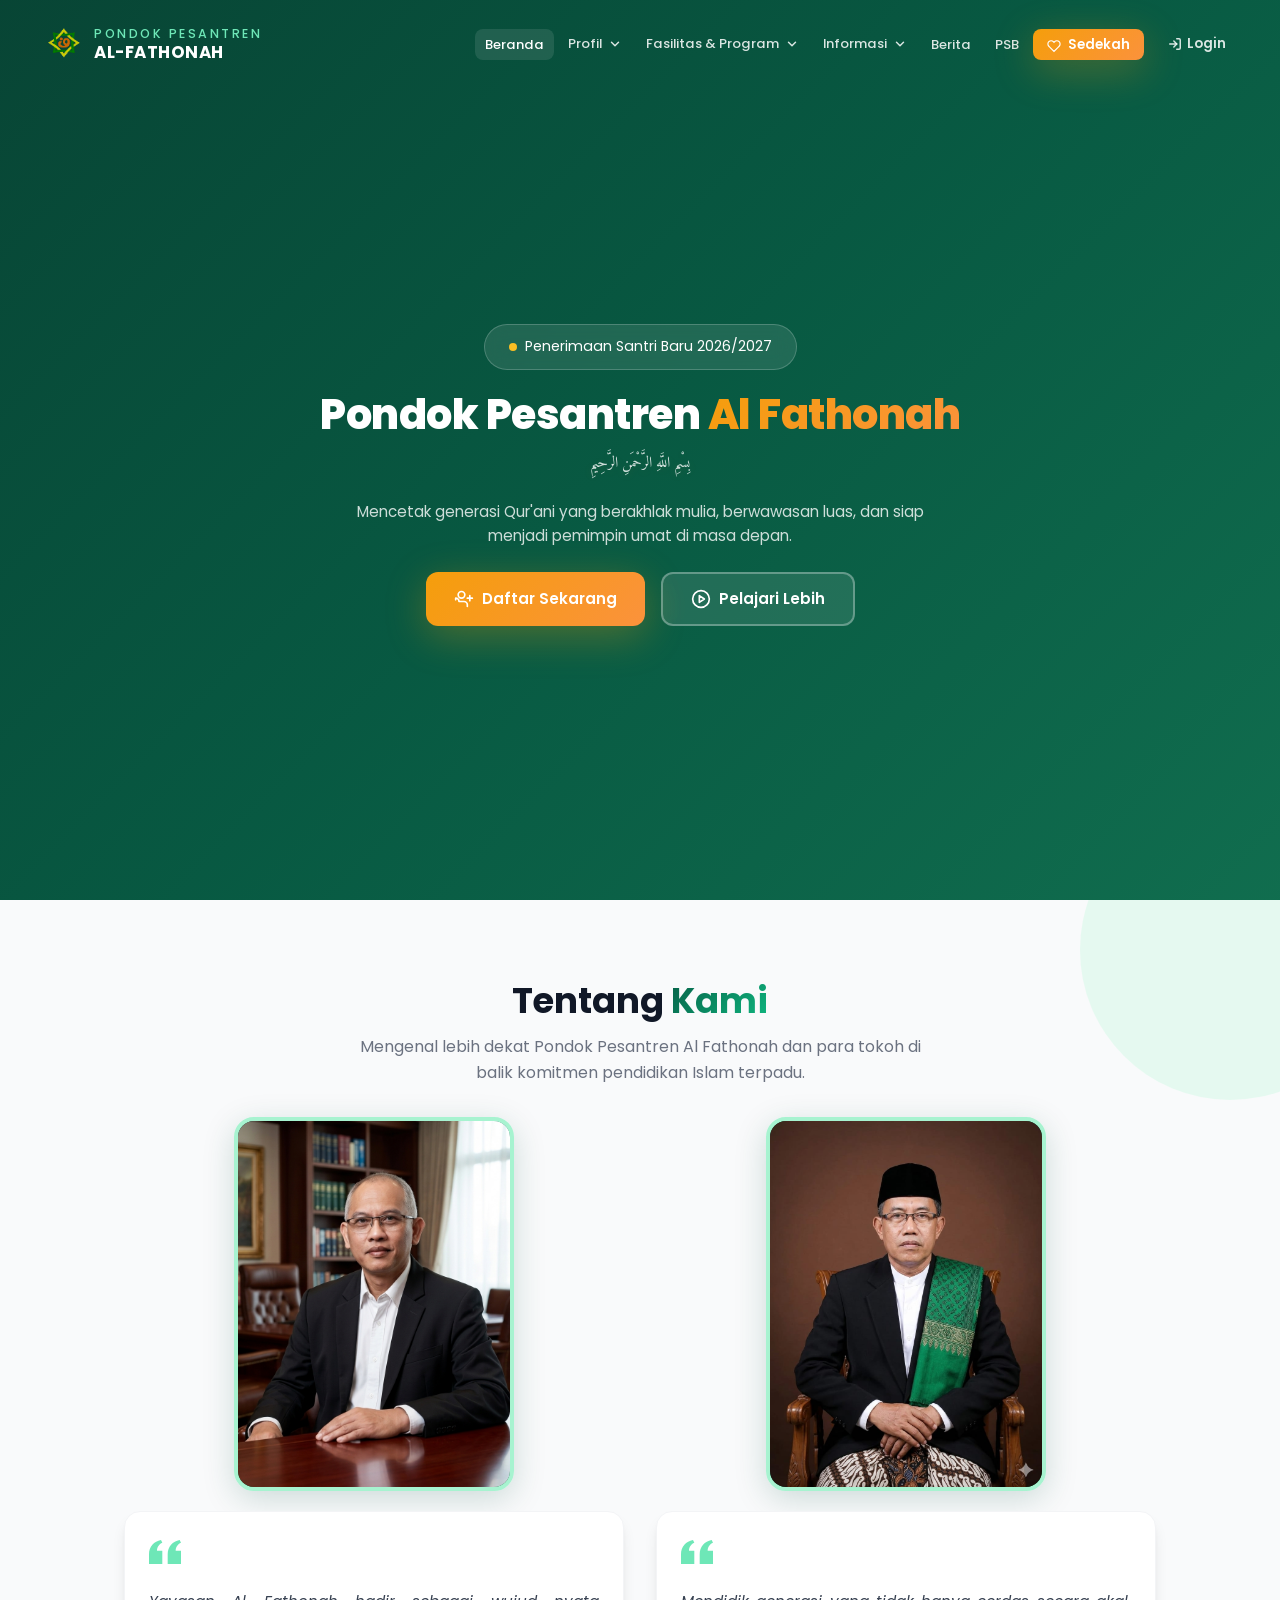
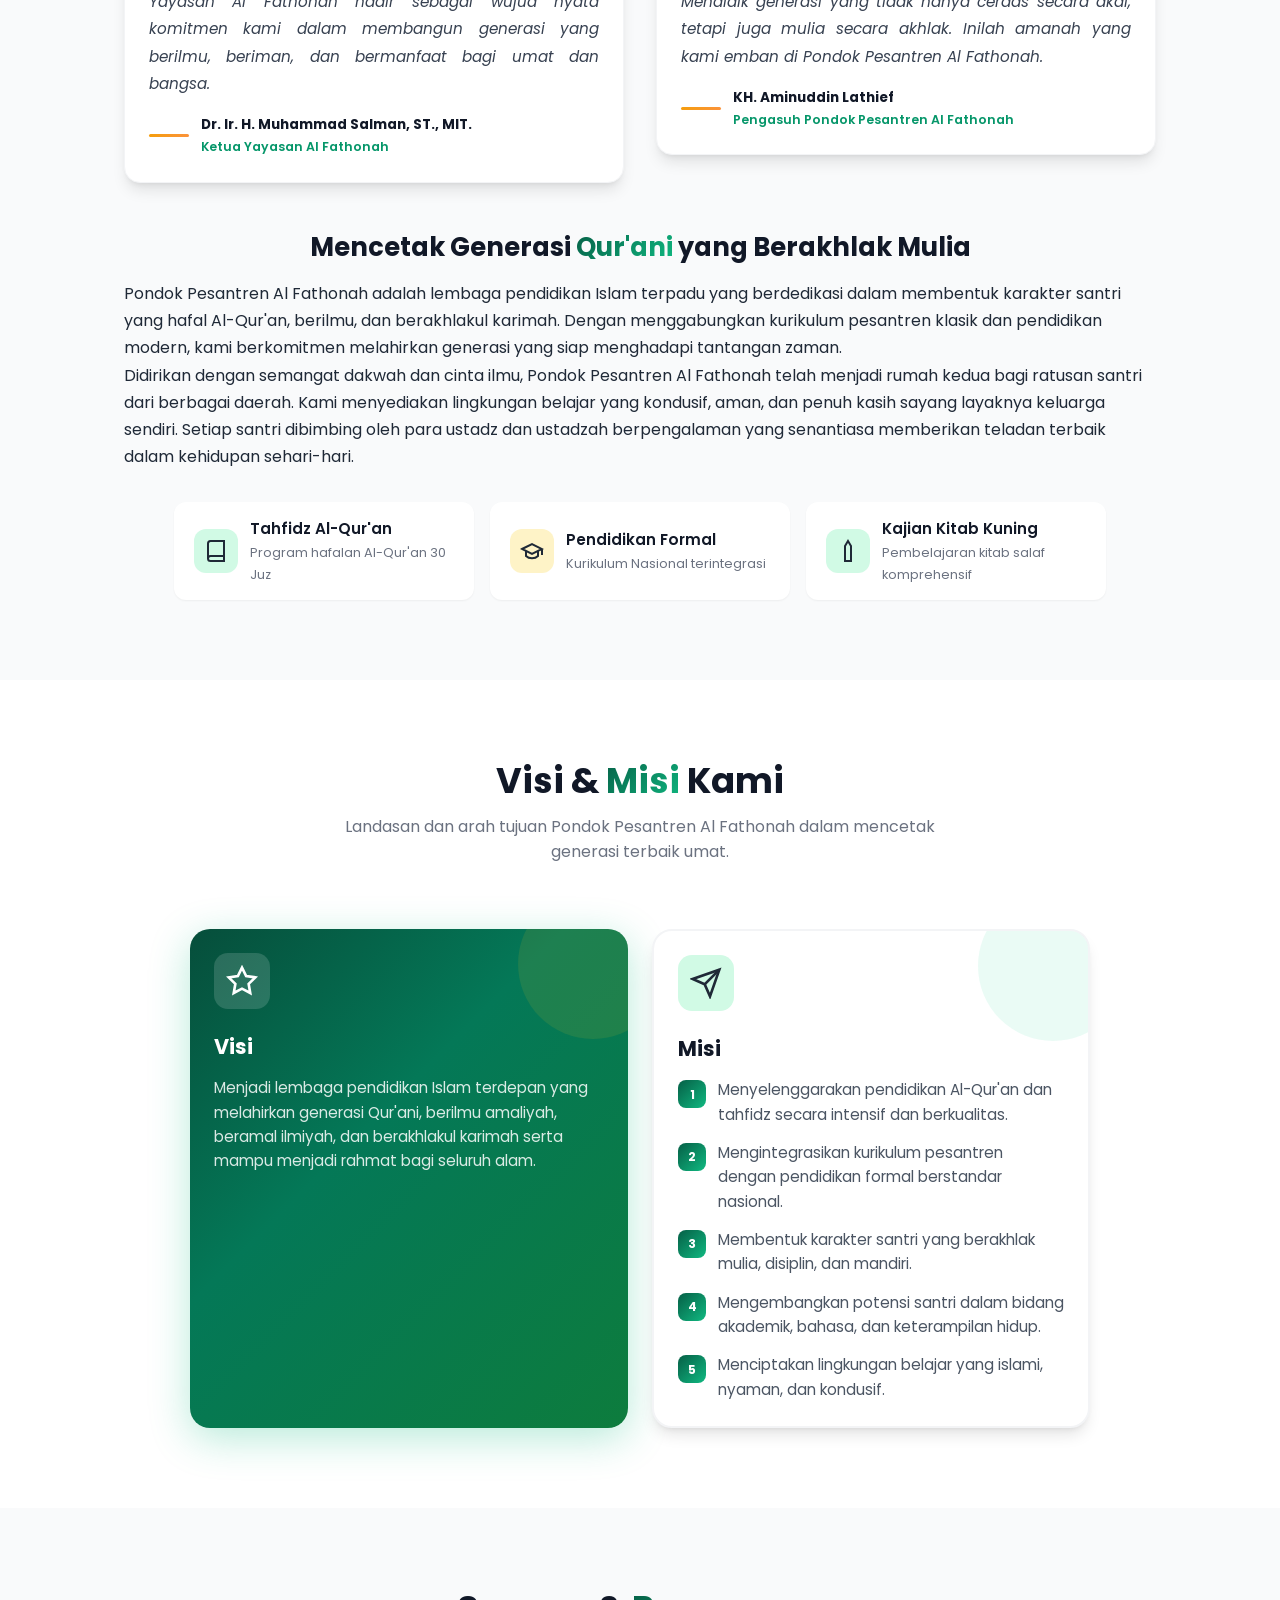
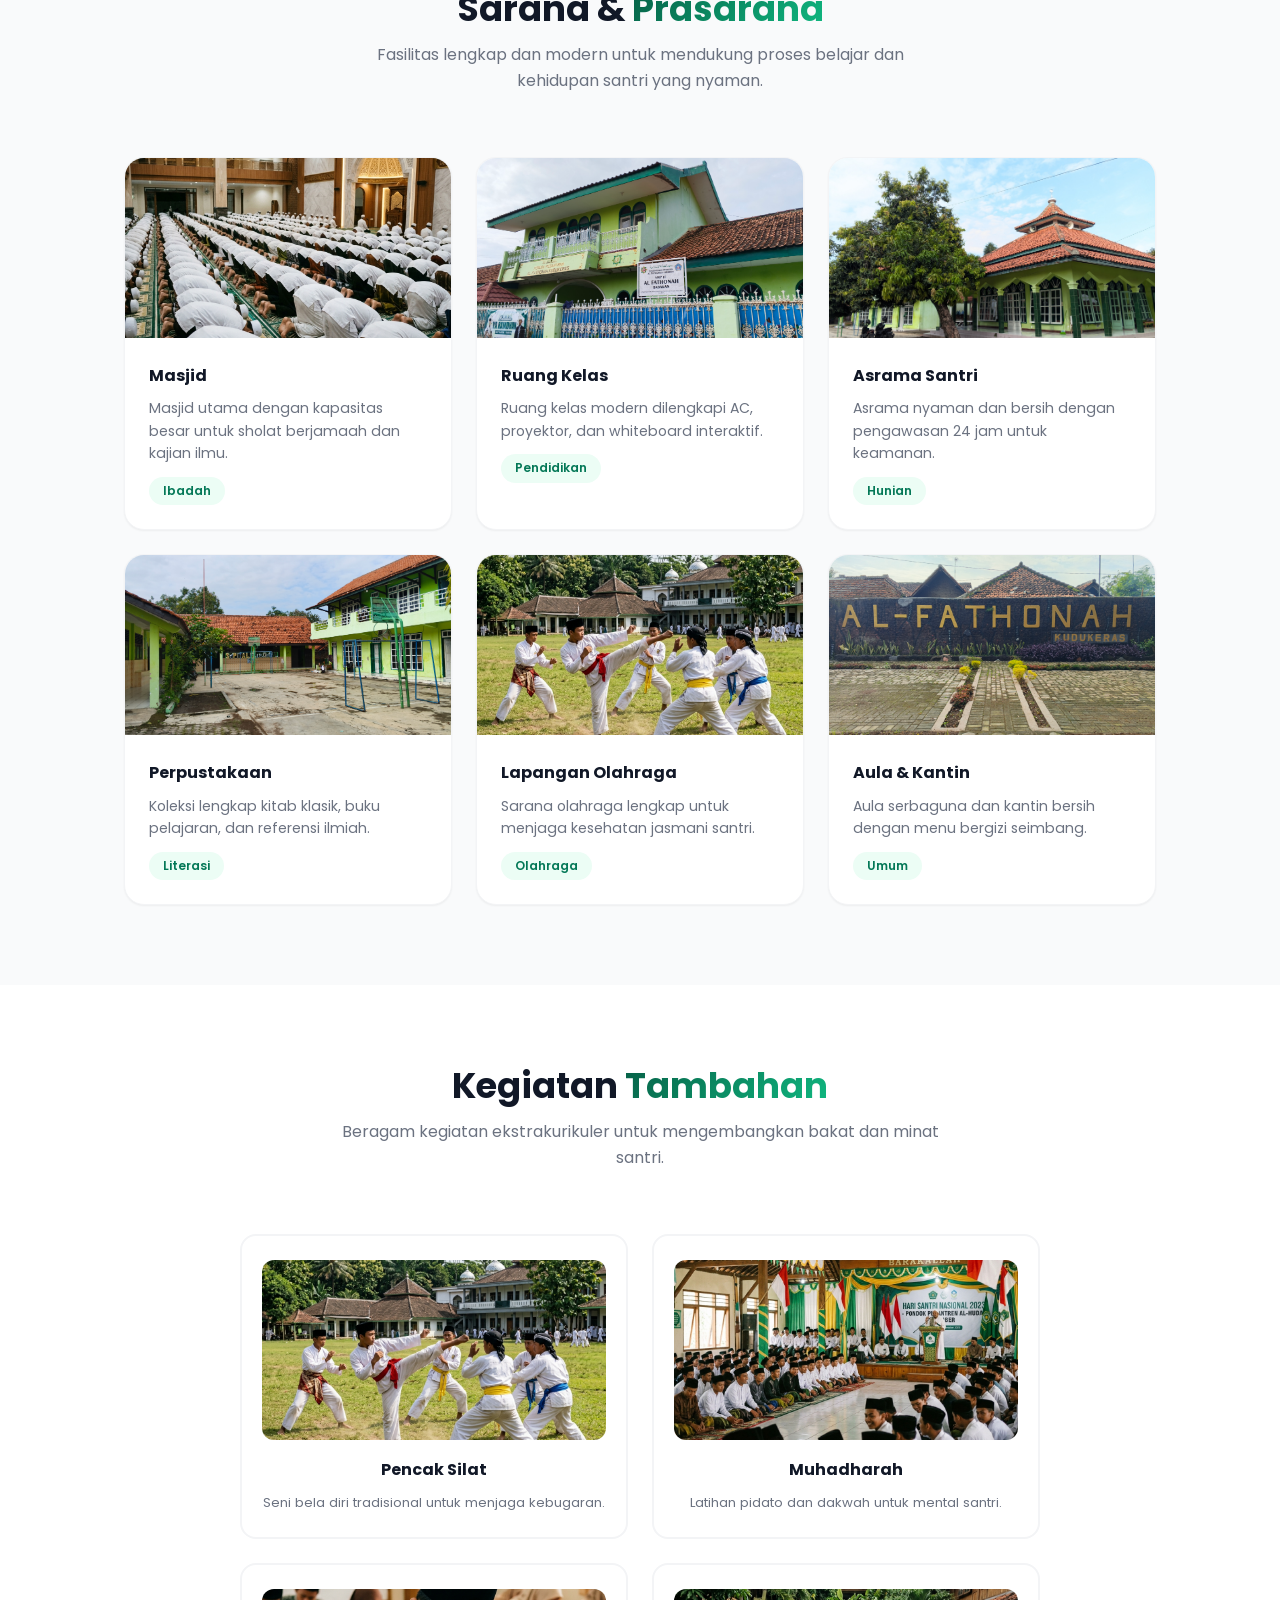
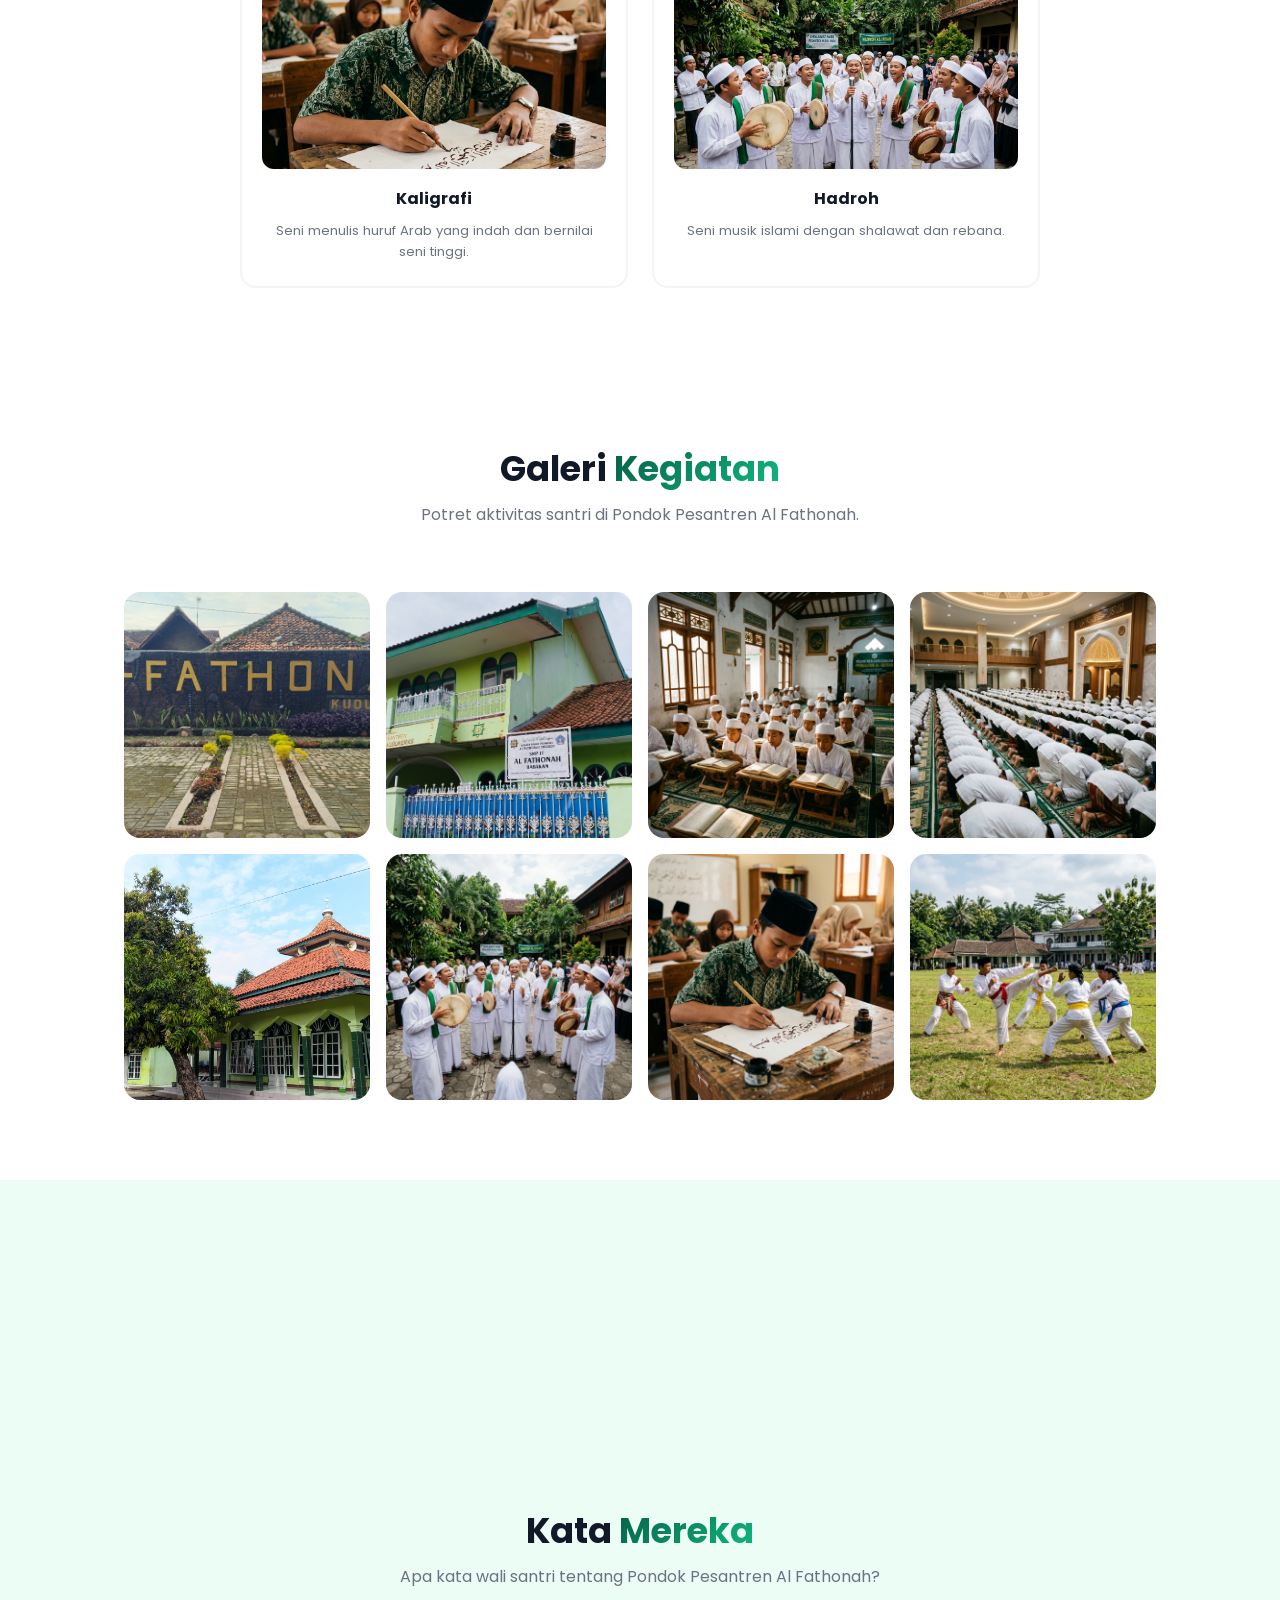
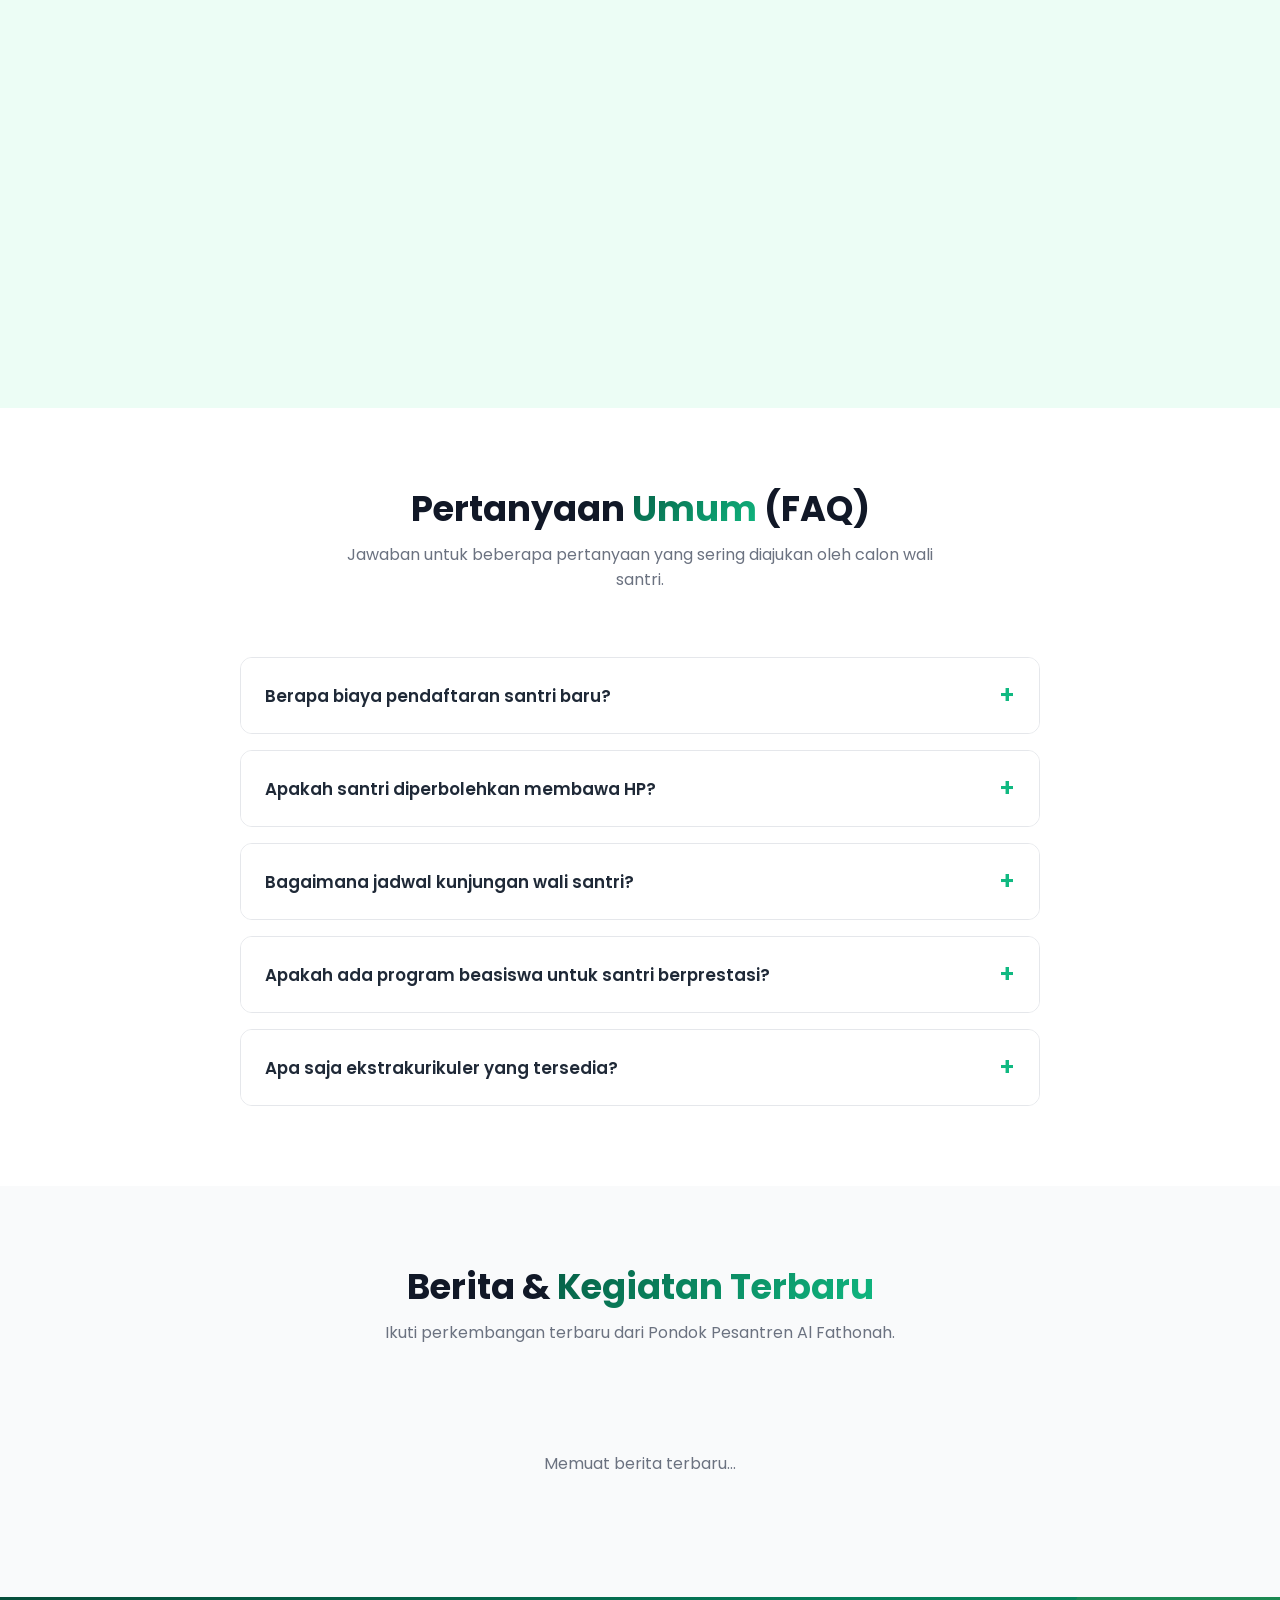
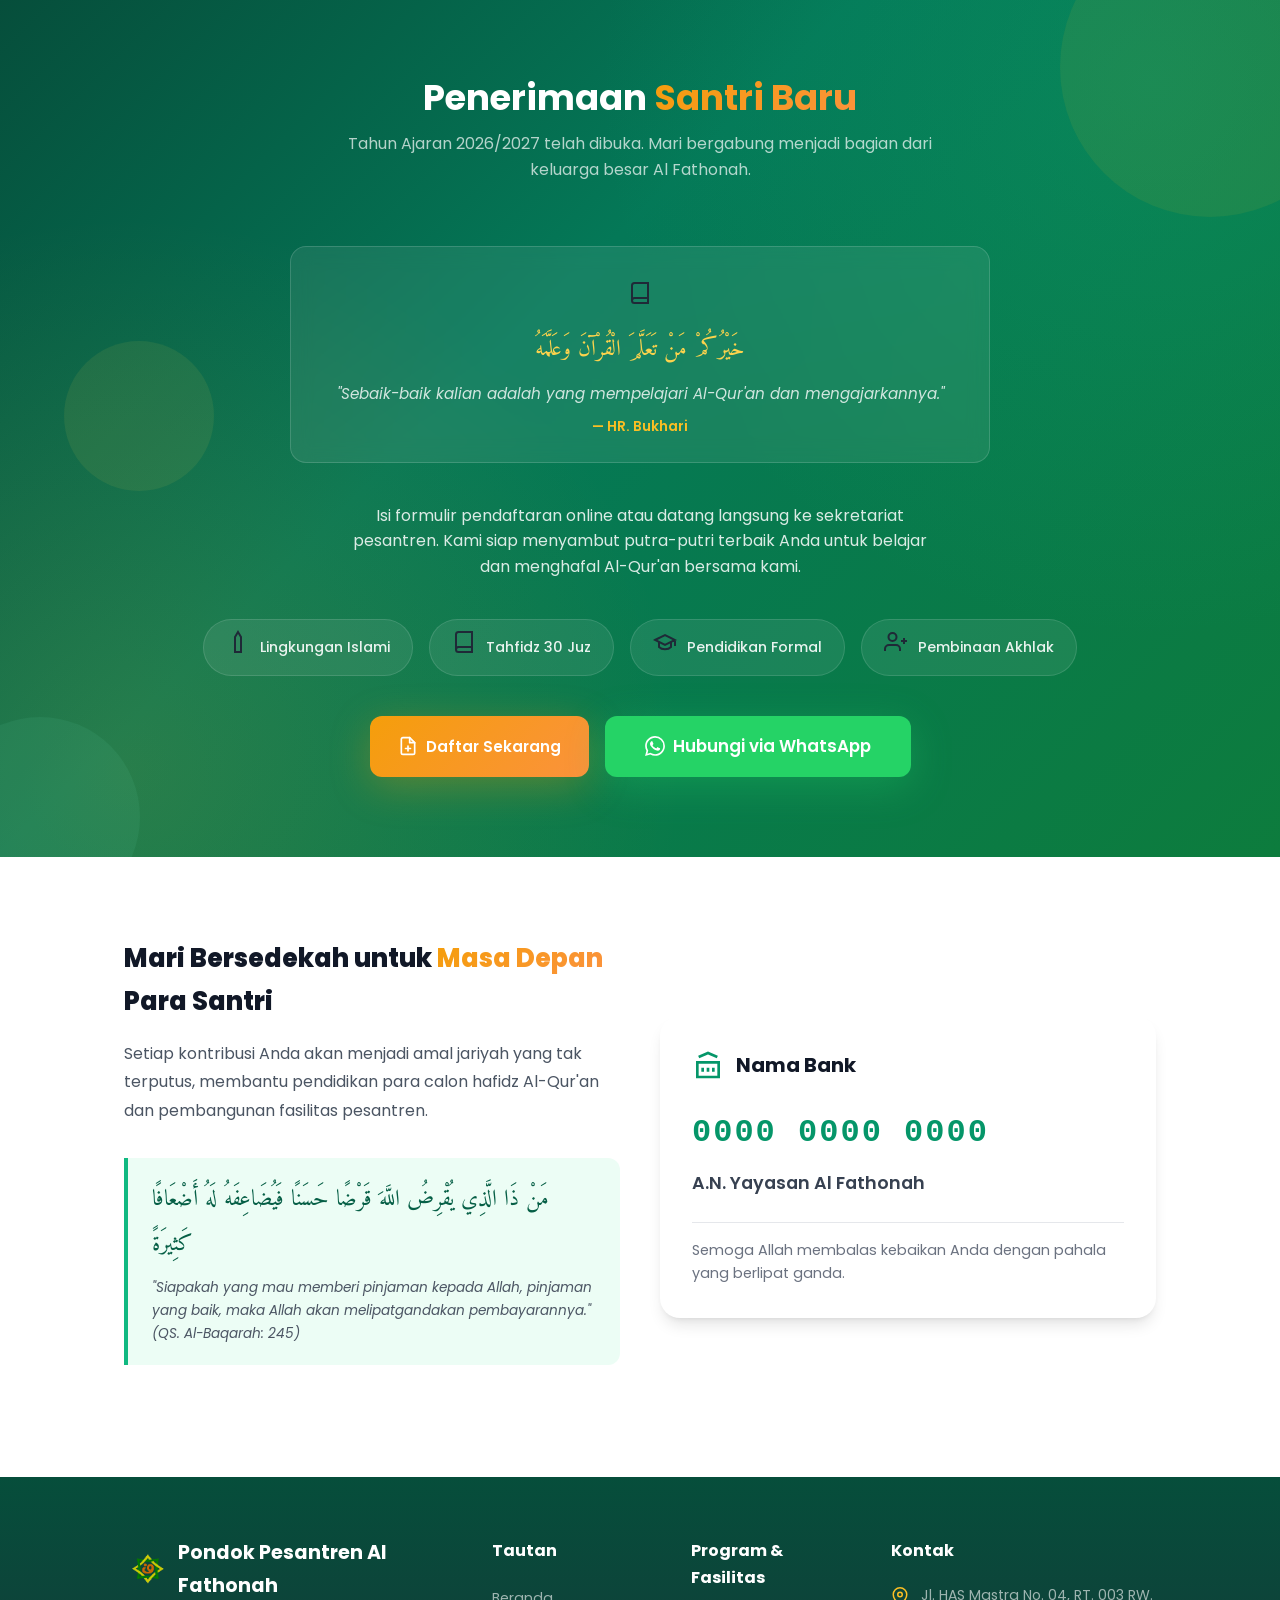
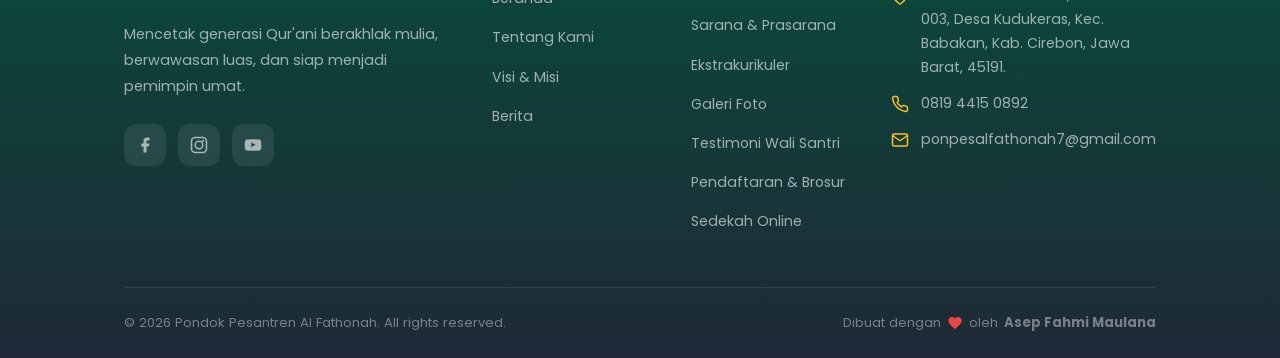
==== index.html @ f6998273 "Update index.html" ====
<!DOCTYPE html>
<html lang="id">

<head>
  <meta charset="UTF-8">
  <meta name="viewport" content="width=device-width, initial-scale=1.0">
  <title>Pondok Pesantren Al Fathonah - Mencetak Generasi Qur'ani Berakhlak Mulia</title>
  <meta name="description"
    content="Pondok Pesantren Al Fathonah - Lembaga pendidikan Islam terpadu yang mencetak generasi Qur'ani berakhlak mulia dengan kurikulum modern dan fasilitas lengkap.">
  <link rel="stylesheet" href="styles.css">
  <link rel="icon" type="image/png" href="img/logo.png">
</head>

<body>

  <!-- PRELOADER -->
  <div id="preloader">
    <div class="loader">
      <div class="loader-logo">
        <img src="img/logo.png" alt="Loading">
      </div>
    </div>
  </div>

  <!-- SCROLL PROGRESS BAR -->
  <div class="scroll-progress-container">
    <div class="scroll-progress-bar" id="scrollProgressBar"></div>
  </div>

  <!-- NAVBAR -->
  <div class="nav-overlay" id="navOverlay"></div>
  <nav class="navbar" id="navbar">
    <div class="container">
      <a href="#beranda" class="nav-logo">
        <img src="img/logo.png" alt="Logo Al Fathonah" class="nav-logo-img">
        <div class="nav-logo-text">
          <span class="tagline">Pondok Pesantren</span>
          <span class="name">AL-FATHONAH</span>
        </div>
      </a>
      <ul class="nav-links" id="navLinks">
        <li>
          <a href="#beranda" class="nav-link active">
            <svg class="nav-link-icon" viewBox="0 0 24 24" fill="none" stroke="currentColor" stroke-width="2" stroke-linecap="round" stroke-linejoin="round"><path d="M3 9l9-7 9 7v11a2 2 0 0 1-2 2H5a2 2 0 0 1-2-2z"/><polyline points="9 22 9 12 15 12 15 22"/></svg>
            Beranda
          </a>
        </li>
        <li class="nav-dropdown">
          <a class="nav-link nav-dropdown-toggle">
            <svg class="nav-link-icon" viewBox="0 0 24 24" fill="none" stroke="currentColor" stroke-width="2" stroke-linecap="round" stroke-linejoin="round"><circle cx="12" cy="12" r="10"/><path d="M12 16v-4M12 8h.01"/></svg>
            Profil
            <svg viewBox="0 0 24 24" fill="none" stroke="currentColor" stroke-width="2.5" stroke-linecap="round" stroke-linejoin="round"><polyline points="6 9 12 15 18 9" /></svg>
          </a>
          <div class="nav-dropdown-menu">
            <a href="#tentang" class="dropdown-item">
              <div class="dropdown-item-icon"><svg viewBox="0 0 24 24" fill="none" stroke="currentColor" stroke-width="2" width="16" height="16"><path d="M4 19.5v-15A2.5 2.5 0 0 1 6.5 2H20v20H6.5a2.5 2.5 0 0 1 0-5H20"></path></svg></div>
              <span>Profil Pesantren</span>
            </a>
            <a href="#visi-misi" class="dropdown-item">
              <div class="dropdown-item-icon"><svg viewBox="0 0 24 24" fill="none" stroke="currentColor" stroke-width="2" width="16" height="16"><circle cx="12" cy="12" r="10"></circle><circle cx="12" cy="12" r="6"></circle><circle cx="12" cy="12" r="2"></circle></svg></div>
              <span>Visi & Misi</span>
            </a>
          </div>
        </li>
        <li class="nav-dropdown">
          <a class="nav-link nav-dropdown-toggle">
            <svg class="nav-link-icon" viewBox="0 0 24 24" fill="none" stroke="currentColor" stroke-width="2" stroke-linecap="round" stroke-linejoin="round"><polygon points="12 2 2 7 12 12 22 7 12 2"/><polyline points="2 17 12 22 22 17"/><polyline points="2 12 12 17 22 12"/></svg>
            Fasilitas & Program
            <svg viewBox="0 0 24 24" fill="none" stroke="currentColor" stroke-width="2.5" stroke-linecap="round" stroke-linejoin="round"><polyline points="6 9 12 15 18 9" /></svg>
          </a>
          <div class="nav-dropdown-menu">
            <a href="#fasilitas" class="dropdown-item">
              <div class="dropdown-item-icon"><svg viewBox="0 0 24 24" fill="none" stroke="currentColor" stroke-width="2" width="16" height="16"><path d="M3 21h18"></path><path d="M9 8h1"></path><path d="M9 12h1"></path><path d="M9 16h1"></path><path d="M14 8h1"></path><path d="M14 12h1"></path><path d="M14 16h1"></path><path d="M5 21V5a2 2 0 0 1 2-2h10a2 2 0 0 1 2 2v16"></path></svg></div>
              <span>Sarana & Prasarana</span>
            </a>
            <a href="#kegiatan" class="dropdown-item">
              <div class="dropdown-item-icon"><svg viewBox="0 0 24 24" fill="none" stroke="currentColor" stroke-width="2" width="16" height="16"><path d="M13 4l-4 6 5 2-4 8"></path></svg></div>
              <span>Ekstrakurikuler</span>
            </a>
          </div>
        </li>
        <li class="nav-dropdown">
          <a class="nav-link nav-dropdown-toggle">
            <svg class="nav-link-icon" viewBox="0 0 24 24" fill="none" stroke="currentColor" stroke-width="2" stroke-linecap="round" stroke-linejoin="round"><circle cx="12" cy="12" r="10"/><line x1="12" y1="16" x2="12" y2="12"/><line x1="12" y1="8" x2="12.01" y2="8"/></svg>
            Informasi
            <svg viewBox="0 0 24 24" fill="none" stroke="currentColor" stroke-width="2.5" stroke-linecap="round" stroke-linejoin="round"><polyline points="6 9 12 15 18 9" /></svg>
          </a>
          <div class="nav-dropdown-menu">
            <a href="#galeri" class="dropdown-item">
              <div class="dropdown-item-icon"><svg viewBox="0 0 24 24" fill="none" stroke="currentColor" stroke-width="2" width="16" height="16"><rect x="3" y="3" width="18" height="18" rx="2" ry="2"></rect><circle cx="8.5" cy="8.5" r="1.5"></circle><polyline points="21 15 16 10 5 21"></polyline></svg></div>
              <span>Galeri Foto</span>
            </a>
            <a href="#testimoni" class="dropdown-item">
              <div class="dropdown-item-icon"><svg viewBox="0 0 24 24" fill="none" stroke="currentColor" stroke-width="2" width="16" height="16"><path d="M21 15a2 2 0 0 1-2 2H7l-4 4V5a2 2 0 0 1 2-2h14a2 2 0 0 1 2 2z"></path></svg></div>
              <span>Testimoni</span>
            </a>
            <a href="#faq" class="dropdown-item">
              <div class="dropdown-item-icon"><svg viewBox="0 0 24 24" fill="none" stroke="currentColor" stroke-width="2" width="16" height="16"><circle cx="12" cy="12" r="10"></circle><path d="M9.09 9a3 3 0 0 1 5.83 1c0 2-3 3-3 3"></path><line x1="12" y1="17" x2="12.01" y2="17"></line></svg></div>
              <span>FAQ</span>
            </a>
          </div>
        </li>
        <li>
          <a href="#berita" class="nav-link">
            <svg class="nav-link-icon" viewBox="0 0 24 24" fill="none" stroke="currentColor" stroke-width="2" stroke-linecap="round" stroke-linejoin="round"><path d="M14 2H6a2 2 0 0 0-2 2v16a2 2 0 0 0 2 2h12a2 2 0 0 0 2-2V8z"/><polyline points="14 2 14 8 20 8"/><line x1="16" y1="13" x2="8" y2="13"/><line x1="16" y1="17" x2="8" y2="17"/></svg>
            Berita
          </a>
        </li>
        <li>
          <a href="#psb" class="nav-link">
            <svg class="nav-link-icon" viewBox="0 0 24 24" fill="none" stroke="currentColor" stroke-width="2" stroke-linecap="round" stroke-linejoin="round"><path d="M16 21v-2a4 4 0 0 0-4-4H6a4 4 0 0 0-4-4v2"/><circle cx="9" cy="7" r="4"/><line x1="19" y1="8" x2="19" y2="14"/><line x1="22" y1="11" x2="16" y2="11"/></svg>
            PSB
          </a>
        </li>
        <li class="nav-mobile-cta">
          <a href="#" class="nav-link nav-login-mobile" onclick="openLoginModal(event)">
            <svg viewBox="0 0 24 24" fill="none" stroke="currentColor" stroke-width="2.5" stroke-linecap="round" stroke-linejoin="round" width="16" height="16"><path d="M15 3h4a2 2 0 012 2v14a2 2 0 01-2 2h-4"/><polyline points="10 17 15 12 10 7"/><line x1="15" y1="12" x2="3" y2="12"/></svg>
            Masuk
          </a>
        </li>
        <li class="nav-mobile-close">
          <button class="nav-close-btn" onclick="closeMenu()" aria-label="Tutup">Tutup</button>
        </li>
        <!-- Desktop-only items -->
        <li class="desktop-only"><a href="#sedekah" class="nav-link nav-cta"><svg viewBox="0 0 24 24" fill="none" stroke="currentColor" stroke-width="2" width="14" height="14" style="vertical-align:middle;margin-right:4px;"><path d="M20.84 4.61a5.5 5.5 0 0 0-7.78 0L12 5.67l-1.06-1.06a5.5 5.5 0 0 0-7.78 7.78l1.06 1.06L12 21.23l7.78-7.78 1.06-1.06a5.5 5.5 0 0 0 0-7.78z"></path></svg> Sedekah</a></li>
        <li class="desktop-only">
          <a href="#" class="nav-link nav-login" onclick="openLoginModal(event)" style="display: inline-flex; align-items: center; gap: 5px; color: rgba(255,255,255,0.85);">
            <svg viewBox="0 0 24 24" fill="none" stroke="currentColor" stroke-width="2.5" stroke-linecap="round" stroke-linejoin="round" width="14" height="14"><path d="M15 3h4a2 2 0 012 2v14a2 2 0 01-2 2h-4"/><polyline points="10 17 15 12 10 7"/><line x1="15" y1="12" x2="3" y2="12"/></svg>
            Login
          </a>
        </li>
      </ul>
      <div class="nav-hamburger" id="navHamburger">
        <span></span><span></span><span></span>
      </div>
    </div>
  </nav>

  <!-- HERO -->
  <section class="hero" id="beranda" style="position: relative; z-index: 1; overflow: hidden;">
    <div class="hero-slider-bg" id="heroSlider">
      <div class="hero-overlay"></div>
    </div>
    <!-- Particles Decoration -->
    <div class="hero-particles">
      <div class="particle p1"></div><div class="particle p2"></div><div class="particle p3"></div><div class="particle p4"></div><div class="particle p5"></div>
      <div class="particle p6"></div><div class="particle p7"></div><div class="particle p8"></div>
    </div>
    <div class="container">
      <div class="hero-content">
        <div class="hero-badge" id="web_hero_psb_badge"><span class="dot"></span> Penerimaan Santri Baru 2026/2027</div>
        <h1>Pondok Pesantren <span class="highlight">Al Fathonah</span></h1>
        <p class="hero-arabic">بِسْمِ اللَّهِ الرَّحْمَنِ الرَّحِيمِ</p>
        <p>Mencetak generasi Qur'ani yang berakhlak mulia, berwawasan luas, dan siap menjadi pemimpin umat di masa
          depan.</p>
        <div class="hero-buttons">
          <a href="#psb" class="btn btn-primary" id="heroBtnDaftar">
            <svg viewBox="0 0 24 24" fill="none" stroke="currentColor" stroke-width="2" stroke-linecap="round"
              stroke-linejoin="round">
              <path d="M16 21v-2a4 4 0 00-4-4H6a4 4 0 00-4-4v2" />
              <circle cx="9" cy="7" r="4" />
              <line x1="19" y1="8" x2="19" y2="14" />
              <line x1="22" y1="11" x2="16" y2="11" />
            </svg>
            Daftar Sekarang
          </a>
          <a href="#tentang" class="btn btn-secondary">
            <svg viewBox="0 0 24 24" fill="none" stroke="currentColor" stroke-width="2" stroke-linecap="round"
              stroke-linejoin="round">
              <circle cx="12" cy="12" r="10" />
              <polygon points="10 8 16 12 10 16 10 8" />
            </svg>
            Pelajari Lebih
          </a>
      </div>
    </div>
    </div>
  </section>

  <!-- TENTANG KAMI -->
  <section class="about" id="tentang">
    <div class="container">
      <div class="section-header reveal" style="text-align: center; margin-bottom: 2rem;">
        <h2 class="section-title">Tentang <span>Kami</span></h2>
        <p class="section-subtitle">Mengenal lebih dekat Pondok Pesantren Al Fathonah dan para tokoh di balik komitmen pendidikan Islam terpadu.</p>
      </div>

      <!-- Baris Atas: 2 Tokoh Sambutan -->
      <div class="about-tokoh-grid reveal">
        <!-- Ketua Yayasan -->
        <div class="tokoh-card">
          <div class="tokoh-photo-frame">
            <img src="img/ketua-yayasan-duduk.png" alt="" class="tokoh-photo" id="web_ketua_foto">
          </div>
          <div class="tokoh-sambutan">
            <div class="sambutan-quote">
              <svg class="quote-icon" viewBox="0 0 24 24" fill="currentColor" width="24" height="24">
                <path d="M14.017 21v-7.391c0-5.704 3.731-9.57 8.983-10.609l.995 2.151c-2.432.917-3.995 3.638-3.995 5.849h4v10h-9.983zm-14.017 0v-7.391c0-5.704 3.748-9.57 9-10.609l.996 2.151c-2.433.917-3.996 3.638-3.996 5.849h3.983v10h-9.983z" />
              </svg>
              <p class="sambutan-text" id="web_ketua_sambutan">Yayasan Al Fathonah hadir sebagai wujud nyata komitmen kami dalam membangun generasi yang berilmu, beriman, dan bermanfaat bagi umat dan bangsa.</p>
              <div class="sambutan-author">
                <div class="sambutan-line"></div>
                <div>
                  <p class="sambutan-name" id="web_ketua_nama">Dr. Ir. H. Muhammad Salman, ST., MIT.</p>
                  <p class="sambutan-title" id="web_ketua_jabatan">Ketua Yayasan Al Fathonah</p>
                </div>
              </div>
            </div>
          </div>
        </div>

        <!-- Pengasuh Ponpes -->
        <div class="tokoh-card">
          <div class="tokoh-photo-frame">
            <img src="img/pengasuh.jpeg" alt="KH. Aminuddin Lathief" class="tokoh-photo" id="web_pengasuh_foto">
          </div>
          <div class="tokoh-sambutan">
            <div class="sambutan-quote">
              <svg class="quote-icon" viewBox="0 0 24 24" fill="currentColor" width="24" height="24">
                <path d="M14.017 21v-7.391c0-5.704 3.731-9.57 8.983-10.609l.995 2.151c-2.432.917-3.995 3.638-3.995 5.849h4v10h-9.983zm-14.017 0v-7.391c0-5.704 3.748-9.57 9-10.609l.996 2.151c-2.433.917-3.996 3.638-3.996 5.849h3.983v10h-9.983z" />
              </svg>
              <p class="sambutan-text" id="web_pengasuh_sambutan">Mendidik generasi yang tidak hanya cerdas secara akal, tetapi juga mulia secara akhlak. Inilah amanah yang kami emban di Pondok Pesantren Al Fathonah.</p>
              <div class="sambutan-author">
                <div class="sambutan-line"></div>
                <div>
                  <p class="sambutan-name" id="web_pengasuh_nama">KH. Aminuddin Lathief</p>
                  <p class="sambutan-title" id="web_pengasuh_jabatan">Pengasuh Pondok Pesantren Al Fathonah</p>
                </div>
              </div>
            </div>
          </div>
        </div>
      </div>

      <!-- Baris Bawah: Profil & Keunggulan Pesantren -->
      <div class="about-content-full reveal" style="margin-top: 48px;">
        <h3>Mencetak Generasi <span>Qur'ani</span> yang Berakhlak Mulia</h3>
        <div id="web_tentang_teks">
          <p>Pondok Pesantren Al Fathonah adalah lembaga pendidikan Islam terpadu yang berdedikasi dalam membentuk
            karakter santri yang hafal Al-Qur'an, berilmu, dan berakhlakul karimah. Dengan menggabungkan kurikulum
            pesantren klasik dan pendidikan modern, kami berkomitmen melahirkan generasi yang siap menghadapi tantangan zaman.</p>
          <p>Didirikan dengan semangat dakwah dan cinta ilmu, Pondok Pesantren Al Fathonah telah menjadi rumah kedua
            bagi ratusan santri dari berbagai daerah. Kami menyediakan lingkungan belajar yang kondusif, aman, dan
            penuh kasih sayang layaknya keluarga sendiri. Setiap santri dibimbing oleh para ustadz dan ustadzah
            berpengalaman yang senantiasa memberikan teladan terbaik dalam kehidupan sehari-hari.</p>
        </div>
        <div class="about-features-row" id="web_program_unggulan_list">
          <div class="about-feature">
            <div class="about-feature-icon"><svg viewBox="0 0 24 24" fill="none" stroke="currentColor" stroke-width="2" width="24" height="24"><path d="M4 19.5v-15A2.5 2.5 0 0 1 6.5 2H20v20H6.5a2.5 2.5 0 0 1 0-5H20"></path></svg></div>
            <div class="about-feature-text">
              <h4>Tahfidz Al-Qur'an</h4>
              <p>Program hafalan Al-Qur'an 30 Juz</p>
            </div>
          </div>
          <div class="about-feature">
            <div class="about-feature-icon"><svg viewBox="0 0 24 24" fill="none" stroke="currentColor" stroke-width="2" width="24" height="24"><path d="M22 10v6M2 10l10-5 10 5-10 5z"></path><path d="M6 12v5c3 3 9 3 12 0v-5"></path></svg></div>
            <div class="about-feature-text">
              <h4>Pendidikan Formal</h4>
              <p>Kurikulum Nasional terintegrasi</p>
            </div>
          </div>
          <div class="about-feature">
            <div class="about-feature-icon"><svg viewBox="0 0 24 24" fill="none" stroke="currentColor" stroke-width="2" width="24" height="24"><path d="M12 2l3 5v15H9V7z"></path></svg></div>
            <div class="about-feature-text">
              <h4>Kajian Kitab Kuning</h4>
              <p>Pembelajaran kitab salaf komprehensif</p>
            </div>
          </div>
        </div>
      </div>
    </div>
  </section>

  <!-- VISI & MISI -->
  <section class="visi-misi" id="visi-misi">
    <div class="container">
      <div class="section-header reveal">
        <h2 class="section-title">Visi & <span>Misi</span> Kami</h2>
        <p class="section-subtitle">Landasan dan arah tujuan Pondok Pesantren Al Fathonah dalam mencetak generasi
          terbaik umat.</p>
      </div>
      <div class="visi-misi-grid">
        <div class="vm-card vm-card-visi reveal delay-1">
          <div class="vm-card-decor"></div>
          <div class="vm-card-icon"><svg viewBox="0 0 24 24" fill="none" stroke="currentColor" stroke-width="2" width="32" height="32"><polygon points="12 2 15.09 8.26 22 9.27 17 14.14 18.18 21.02 12 17.77 5.82 21.02 7 14.14 2 9.27 8.91 8.26 12 2"></polygon></svg></div>
          <h3>Visi</h3>
          <p id="web_visi_teks">Menjadi lembaga pendidikan Islam terdepan yang melahirkan generasi Qur'ani, berilmu amaliyah, beramal
            ilmiyah, dan berakhlakul karimah serta mampu menjadi rahmat bagi seluruh alam.</p>
        </div>
        <div class="vm-card vm-card-misi reveal delay-2">
          <div class="vm-card-decor"></div>
          <div class="vm-card-icon"><svg viewBox="0 0 24 24" fill="none" stroke="currentColor" stroke-width="2" width="32" height="32"><path d="M22 2L11 13"></path><path d="M22 2l-7 20-4-9-9-4 20-7z"></path></svg></div>
          <h3>Misi</h3>
          <div class="misi-list" id="web_misi_list">
            <div class="misi-item"><span class="misi-item-num">1</span><span>Menyelenggarakan pendidikan Al-Qur'an dan
                tahfidz secara intensif dan berkualitas.</span></div>
            <div class="misi-item"><span class="misi-item-num">2</span><span>Mengintegrasikan kurikulum pesantren dengan
                pendidikan formal berstandar nasional.</span></div>
            <div class="misi-item"><span class="misi-item-num">3</span><span>Membentuk karakter santri yang berakhlak
                mulia, disiplin, dan mandiri.</span></div>
            <div class="misi-item"><span class="misi-item-num">4</span><span>Mengembangkan potensi santri dalam bidang
                akademik, bahasa, dan keterampilan hidup.</span></div>
            <div class="misi-item"><span class="misi-item-num">5</span><span>Menciptakan lingkungan belajar yang islami,
                nyaman, dan kondusif.</span></div>
          </div>
        </div>
      </div>
    </div>
  </section>

  <!-- SARANA & PRASARANA -->
  <section class="fasilitas" id="fasilitas">
    <div class="container">
      <div class="section-header reveal">
        <h2 class="section-title">Sarana & <span>Prasarana</span></h2>
        <p class="section-subtitle">Fasilitas lengkap dan modern untuk mendukung proses belajar dan kehidupan santri
          yang nyaman.</p>
      </div>
      <!-- GRID FASILITAS DARI DATABASE -->
      <div class="fasilitas-grid" id="web_sarana_grid">
        <div class="fasilitas-card reveal delay-1">
          <div class="fasilitas-card-image">
            <img src="img/galeri2.png" alt="Masjid" class="facility-visual" style="width: 100%; height: 100%; object-fit: cover; border-radius: 0;">
            <div class="overlay"></div>
          </div>
          <div class="fasilitas-card-body">
            <h4>Masjid</h4>
            <p>Masjid utama dengan kapasitas besar untuk sholat berjamaah dan kajian ilmu.</p><span
              class="tag">Ibadah</span>
          </div>
        </div>
        <div class="fasilitas-card reveal delay-2">
          <div class="fasilitas-card-image">
            <img src="img/hero2.jpg" alt="Ruang Kelas" class="facility-visual" style="width: 100%; height: 100%; object-fit: cover; border-radius: 0;">
            <div class="overlay"></div>
          </div>
          <div class="fasilitas-card-body">
            <h4>Ruang Kelas</h4>
            <p>Ruang kelas modern dilengkapi AC, proyektor, dan whiteboard interaktif.</p><span
              class="tag">Pendidikan</span>
          </div>
        </div>
        <div class="fasilitas-card reveal delay-3">
          <div class="fasilitas-card-image">
            <img src="img/hero3.jpg" alt="Asrama" class="facility-visual" style="width: 100%; height: 100%; object-fit: cover; border-radius: 0;">
            <div class="overlay"></div>
          </div>
          <div class="fasilitas-card-body">
            <h4>Asrama Santri</h4>
            <p>Asrama nyaman dan bersih dengan pengawasan 24 jam untuk keamanan.</p><span class="tag">Hunian</span>
          </div>
        </div>
        <div class="fasilitas-card reveal delay-4">
          <div class="fasilitas-card-image">
            <img src="img/hero4.jpg" alt="Perpustakaan" class="facility-visual" style="width: 100%; height: 100%; object-fit: cover; border-radius: 0;">
            <div class="overlay"></div>
          </div>
          <div class="fasilitas-card-body">
            <h4>Perpustakaan</h4>
            <p>Koleksi lengkap kitab klasik, buku pelajaran, dan referensi ilmiah.</p><span class="tag">Literasi</span>
          </div>
        </div>
        <div class="fasilitas-card reveal delay-5">
          <div class="fasilitas-card-image">
            <img src="img/galeri5.png" alt="Lapangan" class="facility-visual" style="width: 100%; height: 100%; object-fit: cover; border-radius: 0;">
            <div class="overlay"></div>
          </div>
          <div class="fasilitas-card-body">
            <h4>Lapangan Olahraga</h4>
            <p>Sarana olahraga lengkap untuk menjaga kesehatan jasmani santri.</p><span class="tag">Olahraga</span>
          </div>
        </div>
        <div class="fasilitas-card reveal delay-6">
          <div class="fasilitas-card-image">
            <img src="img/hero1.jpg" alt="Aula" class="facility-visual" style="width: 100%; height: 100%; object-fit: cover; border-radius: 0;">
            <div class="overlay"></div>
          </div>
          <div class="fasilitas-card-body">
            <h4>Aula & Kantin</h4>
            <p>Aula serbaguna dan kantin bersih dengan menu bergizi seimbang.</p><span class="tag">Umum</span>
          </div>
        </div>
      </div>
    </div>
  </section>

  <!-- KEGIATAN TAMBAHAN -->
  <section class="kegiatan" id="kegiatan">
    <div class="container">
      <div class="section-header reveal">
        <h2 class="section-title">Kegiatan <span>Tambahan</span></h2>
        <p class="section-subtitle">Beragam kegiatan ekstrakurikuler untuk mengembangkan bakat dan minat santri.</p>
      </div>
      <!-- GRID KEGIATAN DARI DATABASE -->
      <div class="kegiatan-grid" id="web_ekstra_grid">

        <div class="kegiatan-card reveal delay-3">
          <img src="img/galeri5.png" alt="Pencak Silat" style="width: 100%; height: 180px; object-fit: cover; border-radius: 12px; margin-bottom: 16px;">
          <h4>Pencak Silat</h4>
          <p>Seni bela diri tradisional untuk menjaga kebugaran.</p>
        </div>
        <div class="kegiatan-card reveal delay-4">
          <img src="img/galeri6.png" alt="Muhadharah" style="width: 100%; height: 180px; object-fit: cover; border-radius: 12px; margin-bottom: 16px;">
          <h4>Muhadharah</h4>
          <p>Latihan pidato dan dakwah untuk mental santri.</p>
        </div>
        <div class="kegiatan-card reveal delay-1">
          <img src="img/galeri4.png" alt="Kaligrafi" style="width: 100%; height: 180px; object-fit: cover; border-radius: 12px; margin-bottom: 16px;">
          <h4>Kaligrafi</h4>
          <p>Seni menulis huruf Arab yang indah dan bernilai seni tinggi.</p>
        </div>
        <div class="kegiatan-card reveal delay-2">
          <img src="img/galeri3.png" alt="Hadroh" style="width: 100%; height: 180px; object-fit: cover; border-radius: 12px; margin-bottom: 16px;">
          <h4>Hadroh</h4>
          <p>Seni musik islami dengan shalawat dan rebana.</p>
        </div>

      </div>
    </div>
  </section>

  <!-- GALERI FOTO -->
  <section class="galeri" id="galeri">
    <div class="container">
      <div class="section-header reveal">
        <h2 class="section-title">Galeri <span>Kegiatan</span></h2>
        <p class="section-subtitle">Potret aktivitas santri di Pondok Pesantren Al Fathonah.</p>
      </div>
      <!-- GRID GALERI DARI DATABASE -->
      <div class="galeri-grid" id="web_galeri_grid">
        <div class="galeri-item reveal delay-1">
          <img src="img/hero1.jpg" alt="Kegiatan Santri 1" loading="lazy">
          <div class="galeri-overlay">
            <span>Kegiatan Belajar</span>
          </div>
        </div>
        <div class="galeri-item reveal delay-2">
          <img src="img/hero2.jpg" alt="Kegiatan Santri 2" loading="lazy">
          <div class="galeri-overlay">
            <span>Menghafal Al-Qur'an</span>
          </div>
        </div>
        <div class="galeri-item reveal delay-3">
          <img src="img/galeri1.png" alt="Mengaji Bersama" loading="lazy">
          <div class="galeri-overlay">
            <span>Mengaji Bersama</span>
          </div>
        </div>
        <div class="galeri-item reveal delay-4">
          <img src="img/galeri2.png" alt="Sholat Berjamaah" loading="lazy">
          <div class="galeri-overlay">
            <span>Sholat Berjamaah</span>
          </div>
        </div>
        <div class="galeri-item reveal delay-1">
          <img src="img/hero3.jpg" alt="Ekstrakurikuler" loading="lazy">
          <div class="galeri-overlay">
            <span>Ekstrakurikuler</span>
          </div>
        </div>
        <div class="galeri-item reveal delay-2">
          <img src="img/galeri3.png" alt="Hadroh" loading="lazy">
          <div class="galeri-overlay">
            <span>Seni Hadroh</span>
          </div>
        </div>
        <div class="galeri-item reveal delay-3">
          <img src="img/galeri4.png" alt="Kaligrafi" loading="lazy">
          <div class="galeri-overlay">
            <span>Latihan Kaligrafi</span>
          </div>
        </div>
        <div class="galeri-item reveal delay-4">
          <img src="img/galeri5.png" alt="Pencak Silat" loading="lazy">
          <div class="galeri-overlay">
            <span>Pencak Silat</span>
          </div>
        </div>
      </div>
    </div>
  </section>

  <!-- TESTIMONI WALI SANTRI -->
  <section class="testimoni" id="testimoni">
    <div class="container">
      <div class="section-header reveal">
        <h2 class="section-title">Kata <span>Mereka</span></h2>
        <p class="section-subtitle">Apa kata wali santri tentang Pondok Pesantren Al Fathonah?</p>
      </div>
      <div class="testimoni-carousel-container">
        <div class="testimoni-carousel" id="web_testimoni_track">
          <!-- Data akan dimuat dari database -->
        </div>
        <div class="carousel-indicators" id="carouselIndicators"></div>
      </div>
    </div>
  </section>

  <!-- FAQ / PERTANYAAN UMUM -->
  <section class="faq" id="faq">
    <div class="container">
      <div class="section-header reveal">
        <h2 class="section-title">Pertanyaan <span>Umum</span> (FAQ)</h2>
        <p class="section-subtitle">Jawaban untuk beberapa pertanyaan yang sering diajukan oleh calon wali santri.</p>
      </div>
      <div class="faq-container reveal delay-2" id="web_faq_list">
        <div class="faq-item">
          <button class="faq-question">Berapa biaya pendaftaran santri baru?</button>
          <div class="faq-answer">
            <p>Untuk rincian biaya pendaftaran, Anda dapat mengunduh brosur di bagian PSB atau menghubungi kami secara langsung melalui WhatsApp agar mendapatkan informasi terbaru.</p>
          </div>
        </div>
        <div class="faq-item">
          <button class="faq-question">Apakah santri diperbolehkan membawa HP?</button>
          <div class="faq-answer">
            <p>Tidak. Untuk menjaga fokus hafalan dan belajar, santri tidak diperkenankan membawa alat komunikasi. Namun, wali santri disediakan jadwal khusus untuk menelepon via nomor pengurus asrama.</p>
          </div>
        </div>
        <div class="faq-item">
          <button class="faq-question">Bagaimana jadwal kunjungan wali santri?</button>
          <div class="faq-answer">
            <p>Wali santri dapat berkunjung satu bulan sekali. Bagi santri baru, hanya boleh dijenguk setelah melewati masa orientasi selama 40 hari.</p>
          </div>
        </div>
        <div class="faq-item">
          <button class="faq-question">Apakah ada program beasiswa untuk santri berprestasi?</button>
          <div class="faq-answer">
            <p>Ya, Pondok Pesantren Al Fathonah menyediakan beasiswa khusus bagi santri yatim piatu dan santri berprestasi yang mampu menyelesaikan hafalan 30 Juz.</p>
          </div>
        </div>
        <div class="faq-item">
          <button class="faq-question">Apa saja ekstrakurikuler yang tersedia?</button>
          <div class="faq-answer">
            <p>Kami memiliki berbagai ekstrakurikuler unggulan seperti Pencak Silat, Seni Hadroh, Kaligrafi, Muhadharah (latihan pidato), dan kegiatan olahraga lainnya.</p>
          </div>
        </div>
      </div>
    </div>
  </section>

  <!-- BERITA / KEGIATAN TERBARU -->
  <section class="berita" id="berita">
    <div class="container">
      <div class="section-header reveal">
        <h2 class="section-title">Berita & <span>Kegiatan Terbaru</span></h2>
        <p class="section-subtitle">Ikuti perkembangan terbaru dari Pondok Pesantren Al Fathonah.</p>
      </div>
      <div class="berita-grid" id="beritaContainer">
        <!-- Berita akan dimuat melalui JavaScript dari Supabase -->
        <div style="grid-column: 1 / -1; text-align: center; color: var(--gray-500); padding: 40px;">
          Memuat berita terbaru...
        </div>
      </div>
    </div>
  </section>

  <!-- PSB -->
  <section class="psb" id="psb">
    <div class="psb-decor psb-decor-1"></div>
    <div class="psb-decor psb-decor-2"></div>
    <div class="psb-decor psb-decor-3"></div>
    <div class="container psb-content">
      <div class="section-header reveal">
        <h2 class="section-title">Penerimaan <span>Santri Baru</span></h2>
        <p class="section-subtitle">Tahun Ajaran <span id="web_psb_tahun">2026/2027</span> telah dibuka. Mari bergabung menjadi bagian dari keluarga
          besar Al Fathonah.</p>
      </div>
      <div class="psb-quote-card reveal">
        <div class="psb-quote-icon"><svg viewBox="0 0 24 24" fill="none" stroke="currentColor" stroke-width="2" width="24" height="24"><path d="M4 19.5v-15A2.5 2.5 0 0 1 6.5 2H20v20H6.5a2.5 2.5 0 0 1 0-5H20"></path></svg></div>
        <p class="psb-quote-text arabic-accent">خَيْرُكُمْ مَنْ تَعَلَّمَ الْقُرْآنَ وَعَلَّمَهُ</p>
        <p class="psb-quote-translation">"Sebaik-baik kalian adalah yang mempelajari Al-Qur'an dan mengajarkannya."</p>
        <p class="psb-quote-source">— HR. Bukhari</p>
      </div>
      <div class="psb-simple reveal">
        <p class="psb-desc">Isi formulir pendaftaran online atau datang langsung ke sekretariat pesantren. Kami siap
          menyambut putra-putri terbaik Anda untuk belajar dan menghafal Al-Qur'an bersama kami.</p>
      </div>
      <div class="psb-features reveal">
        <div class="psb-feature">
          <div class="psb-feature-icon"><svg viewBox="0 0 24 24" fill="none" stroke="currentColor" stroke-width="2" width="24" height="24"><path d="M12 2l3 5v15H9V7z"></path></svg></div>
          <span>Lingkungan Islami</span>
        </div>
        <div class="psb-feature">
          <div class="psb-feature-icon"><svg viewBox="0 0 24 24" fill="none" stroke="currentColor" stroke-width="2" width="24" height="24"><path d="M4 19.5v-15A2.5 2.5 0 0 1 6.5 2H20v20H6.5a2.5 2.5 0 0 1 0-5H20"></path></svg></div>
          <span>Tahfidz 30 Juz</span>
        </div>
        <div class="psb-feature">
          <div class="psb-feature-icon"><svg viewBox="0 0 24 24" fill="none" stroke="currentColor" stroke-width="2" width="24" height="24"><path d="M22 10v6M2 10l10-5 10 5-10 5z"></path><path d="M6 12v5c3 3 9 3 12 0v-5"></path></svg></div>
          <span>Pendidikan Formal</span>
        </div>
        <div class="psb-feature">
          <div class="psb-feature-icon"><svg viewBox="0 0 24 24" fill="none" stroke="currentColor" stroke-width="2" width="24" height="24"><path d="M16 21v-2a4 4 0 0 0-4-4H5a4 4 0 0 0-4 4v2"></path><circle cx="8.5" cy="7" r="4"></circle><line x1="20" y1="8" x2="20" y2="14"></line><line x1="23" y1="11" x2="17" y2="11"></line></svg></div>
          <span>Pembinaan Akhlak</span>
        </div>
      </div>
      <div class="psb-cta reveal">
        <button class="btn btn-primary" id="btnOpenModal" onclick="openModal()">
          <svg viewBox="0 0 24 24" fill="none" stroke="currentColor" stroke-width="2" stroke-linecap="round"
            stroke-linejoin="round">
            <path d="M14 2H6a2 2 0 00-2 2v16a2 2 0 002 2h12a2 2 0 002-2V8z" />
            <polyline points="14 2 14 8 20 8" />
            <line x1="12" y1="18" x2="12" y2="12" />
            <line x1="9" y1="15" x2="15" y2="15" />
          </svg>
          Daftar Sekarang
        </button>
        <a href="https://wa.me/6281234567890?text=Assalamu'alaikum,%20saya%20ingin%20mendaftar%20di%20Pondok%20Pesantren%20Al%20Fathonah"
          target="_blank" class="btn btn-wa">
          <svg width="22" height="22" viewBox="0 0 24 24" fill="currentColor">
            <path
              d="M17.472 14.382c-.297-.149-1.758-.867-2.03-.967-.273-.099-.471-.148-.67.15-.197.297-.767.966-.94 1.164-.173.199-.347.223-.644.075-.297-.15-1.255-.463-2.39-1.475-.883-.788-1.48-1.761-1.653-2.059-.173-.297-.018-.458.13-.606.134-.133.298-.347.446-.52.149-.174.198-.298.298-.497.099-.198.05-.371-.025-.52-.075-.149-.669-1.612-.916-2.207-.242-.579-.487-.5-.669-.51-.173-.008-.371-.01-.57-.01-.198 0-.52.074-.792.372-.272.297-1.04 1.016-1.04 2.479 0 1.462 1.065 2.875 1.213 3.074.149.198 2.096 3.2 5.077 4.487.709.306 1.262.489 1.694.625.712.227 1.36.195 1.871.118.571-.085 1.758-.719 2.006-1.413.248-.694.248-1.289.173-1.413-.074-.124-.272-.198-.57-.347m-5.421 7.403h-.004a9.87 9.87 0 01-5.031-1.378l-.361-.214-3.741.982.998-3.648-.235-.374a9.86 9.86 0 01-1.51-5.26c.001-5.45 4.436-9.884 9.888-9.884 2.64 0 5.122 1.03 6.988 2.898a9.825 9.825 0 012.893 6.994c-.003 5.45-4.437 9.884-9.885 9.884m8.413-18.297A11.815 11.815 0 0012.05 0C5.495 0 .16 5.335.157 11.892c0 2.096.547 4.142 1.588 5.945L.057 24l6.305-1.654a11.882 11.882 0 005.683 1.448h.005c6.554 0 11.89-5.335 11.893-11.893a11.821 11.821 0 00-3.48-8.413z" />
          </svg>
          Hubungi via WhatsApp
        </a>
      </div>
    </div>
  </section>

  <!-- SEDEKAH ONLINE -->
  <section class="sedekah" id="sedekah">
    <div class="container">
      <div class="sedekah-grid">
        <div class="sedekah-content reveal-left">
          <h3>Mari Bersedekah untuk <span>Masa Depan</span> Para Santri</h3>
          <p>Setiap kontribusi Anda akan menjadi amal jariyah yang tak terputus, membantu pendidikan para calon hafidz
            Al-Qur'an dan pembangunan fasilitas pesantren.</p>
          <div class="sedekah-verse">
            <p class="arabic">مَنْ ذَا الَّذِي يُقْرِضُ اللَّهَ قَرْضًا حَسَنًا فَيُضَاعِفَهُ لَهُ أَضْعَافًا كَثِيرَةً
            </p>
            <p class="translation">"Siapakah yang mau memberi pinjaman kepada Allah, pinjaman yang baik, maka Allah akan
              melipatgandakan pembayarannya." (QS. Al-Baqarah: 245)</p>
          </div>
        </div>
        <div class="sedekah-cards reveal-right">
          <div class="sedekah-account-card">
            <div class="account-header">
              <svg id="web_sedekah_default_svg" viewBox="0 0 24 24" fill="none" stroke="currentColor" stroke-width="2" width="32" height="32" style="color: var(--green-600);"><path d="M3 21h18M3 10h18M5 6l7-3 7 3M4 10v11m16-11v11M8 14v3m4-3v3m4-3v3"/></svg>
              <img id="web_sedekah_logo" src="" alt="Bank Logo" style="height: 32px; display: none;">
              <h4 id="web_sedekah_bank">Nama Bank</h4>
            </div>
            <div class="account-number" id="web_sedekah_rek">
              0000 0000 0000
            </div>
            <div class="account-name" id="web_sedekah_nama">
              A.N. Yayasan Al Fathonah
            </div>
            <p class="account-note">Semoga Allah membalas kebaikan Anda dengan pahala yang berlipat ganda.</p>
          </div>
        </div>
      </div>
    </div>
  </section>

  <!-- FOOTER -->
  <footer class="footer">
    <div class="container">
      <div class="footer-grid">
        <div class="footer-brand">
          <div class="footer-logo">
            <img src="img/logo.png" alt="Logo Al Fathonah" class="footer-logo-img">
            <div class="footer-logo-text">Pondok Pesantren Al Fathonah</div>
          </div>
          <p>Mencetak generasi Qur'ani berakhlak mulia, berwawasan luas, dan siap menjadi pemimpin umat.</p>
          <div class="footer-socials">
            <a href="#" class="footer-social-link" id="web_sosmed_facebook" aria-label="Facebook">
              <svg width="18" height="18" viewBox="0 0 24 24" fill="currentColor">
                <path d="M18 2h-3a5 5 0 00-5 5v3H7v4h3v8h4v-8h3l1-4h-4V7a1 1 0 011-1h3z" />
              </svg>
            </a>
            <a href="#" class="footer-social-link" id="web_sosmed_instagram" aria-label="Instagram">
              <svg width="18" height="18" viewBox="0 0 24 24" fill="none" stroke="currentColor" stroke-width="2"
                stroke-linecap="round" stroke-linejoin="round">
                <rect x="2" y="2" width="20" height="20" rx="5" />
                <circle cx="12" cy="12" r="5" />
                <circle cx="17.5" cy="6.5" r="1.5" fill="currentColor" stroke="none" />
              </svg>
            </a>
            <a href="#" class="footer-social-link" id="web_sosmed_youtube" aria-label="YouTube">
              <svg width="18" height="18" viewBox="0 0 24 24" fill="currentColor">
                <path
                  d="M23 9.71a8.5 8.5 0 00-.91-4.13 2.92 2.92 0 00-1.72-1A78 78 0 0012 4.2a78 78 0 00-8.37.38 2.92 2.92 0 00-1.72 1A8.5 8.5 0 001 9.71a57 57 0 000 4.58 8.5 8.5 0 00.91 4.13 2.92 2.92 0 001.72 1A78 78 0 0012 19.8a78 78 0 008.37-.38 2.92 2.92 0 001.72-1 8.5 8.5 0 00.91-4.13 57 57 0 000-4.58zM9.74 14.85V8.55l5.57 3.15z" />
              </svg>
            </a>
          </div>
        </div>
        <div class="footer-col">
          <h4>Tautan</h4>
          <ul>
            <li><a href="#beranda">Beranda</a></li>
            <li><a href="#tentang">Tentang Kami</a></li>
            <li><a href="#visi-misi">Visi & Misi</a></li>

            <li><a href="#berita">Berita</a></li>
          </ul>
        </div>
        <div class="footer-col">
          <h4>Program & Fasilitas</h4>
          <ul>
            <li><a href="#fasilitas">Sarana & Prasarana</a></li>
            <li><a href="#kegiatan">Ekstrakurikuler</a></li>
            <li><a href="#galeri">Galeri Foto</a></li>
            <li><a href="#testimoni">Testimoni Wali Santri</a></li>
            <li><a href="#psb">Pendaftaran & Brosur</a></li>
            <li><a href="#sedekah">Sedekah Online</a></li>
          </ul>
        </div>
        <div class="footer-col">
          <h4>Kontak</h4>
          <ul class="footer-contact">
            <li>
              <svg viewBox="0 0 24 24" fill="none" stroke="currentColor" stroke-width="2" stroke-linecap="round"
                stroke-linejoin="round">
                <path d="M21 10c0 7-9 13-9 13s-9-6-9-13a9 9 0 0118 0z" />
                <circle cx="12" cy="10" r="3" />
              </svg>
              <span>Jl. HAS Mastra No. 04, RT. 003 RW. 003, Desa Kudukeras, Kec. Babakan, Kab. Cirebon, Jawa Barat, 45191.</span>
            </li>
            <li>
              <svg viewBox="0 0 24 24" fill="none" stroke="currentColor" stroke-width="2" stroke-linecap="round"
                stroke-linejoin="round">
                <path
                  d="M22 16.92v3a2 2 0 01-2.18 2 19.79 19.79 0 01-8.63-3.07 19.5 19.5 0 01-6-6A19.79 19.79 0 012.12 4.18 2 2 0 014.11 2h3a2 2 0 012 1.72c.127.96.361 1.903.7 2.81a2 2 0 01-.45 2.11L8.09 9.91a16 16 0 006 6l1.27-1.27a2 2 0 012.11-.45c.907.339 1.85.573 2.81.7A2 2 0 0122 16.92z" />
              </svg>
              <span>0819 4415 0892</span>
            </li>
            <li>
              <svg viewBox="0 0 24 24" fill="none" stroke="currentColor" stroke-width="2" stroke-linecap="round"
                stroke-linejoin="round">
                <path d="M4 4h16c1.1 0 2 .9 2 2v12c0 1.1-.9 2-2 2H4c-1.1 0-2-.9-2-2V6c0-1.1.9-2 2-2z" />
                <polyline points="22,6 12,13 2,6" />
              </svg>
              <span>ponpesalfathonah7@gmail.com</span>
            </li>
          </ul>
        </div>
      </div>
      <div class="footer-bottom">
        <p>&copy; 2026 Pondok Pesantren Al Fathonah. All rights reserved.</p>
        <p class="footer-credit">Dibuat dengan <svg class="heart-icon pulse" viewBox="0 0 24 24" fill="currentColor"><path d="M12 21.35l-1.45-1.32C5.4 15.36 2 12.28 2 8.5 2 5.42 4.42 3 7.5 3c1.74 0 3.41.81 4.5 2.09C13.09 3.81 14.76 3 16.5 3 19.58 3 22 5.42 22 8.5c0 3.78-3.4 6.86-8.55 11.54L12 21.35z"/></svg> oleh <strong>Asep Fahmi Maulana</strong></p>
      </div>
    </div>
  </footer>

  <!-- Main Content End -->

  <!-- Back to Top -->
  <button class="back-to-top" id="backToTop" aria-label="Back to top">
    <svg viewBox="0 0 24 24" fill="none" stroke="currentColor" stroke-width="2.5" stroke-linecap="round"
      stroke-linejoin="round">
      <polyline points="18 15 12 9 6 15" />
    </svg>
  </button>

  <!-- BERITA MODAL -->
  <div class="modal-overlay" id="beritaModalOverlay">
    <div class="modal" id="beritaModal" style="max-width: 600px; padding: 0; overflow: hidden;">
      <button class="modal-close" onclick="closeBeritaModal()" aria-label="Tutup" style="z-index: 10; background: rgba(0,0,0,0.5); color: white; border-radius: 50%; padding: 8px; top: 16px; right: 16px; position: absolute; border: none; cursor: pointer;">
        <svg viewBox="0 0 24 24" fill="none" stroke="currentColor" stroke-width="2.5" stroke-linecap="round" stroke-linejoin="round" style="width: 20px; height: 20px;">
          <line x1="18" y1="6" x2="6" y2="18" />
          <line x1="6" y1="6" x2="18" y2="18" />
        </svg>
      </button>
      <div id="beritaModalImage" style="height: 250px; background: #e5e7eb; display: flex; align-items: center; justify-content: center; position: relative; background-size: cover; background-position: center;">
        <!-- Image or Icon will go here -->
      </div>
      <div style="padding: 24px;">
        <div style="display: flex; justify-content: space-between; align-items: center; margin-bottom: 12px;">
          <span id="beritaModalKategori" class="berita-card-tag" style="margin: 0; display: inline-block; padding: 4px 14px; background: var(--green-50); color: var(--green-700); border-radius: 50px; font-size: 0.72rem; font-weight: 600;">Kategori</span>
          <span id="beritaModalTanggal" style="font-size: 0.85rem; color: var(--gray-500); font-weight: 500;">Tanggal</span>
        </div>
        <h3 id="beritaModalJudul" style="font-size: 1.4rem; color: var(--gray-900); margin-bottom: 16px; line-height: 1.4; font-weight: 700;">Judul Berita</h3>
        <div id="beritaModalKonten" style="font-size: 0.95rem; color: var(--gray-600); line-height: 1.8;">
          Konten berita akan tampil di sini.
        </div>
      </div>
    </div>
  </div>

  <!-- REGISTRATION MODAL -->
  <div class="modal-overlay" id="modalOverlay">
    <div class="modal" id="registrationModal">
      <button class="modal-close" onclick="closeModal()" aria-label="Tutup">
        <svg viewBox="0 0 24 24" fill="none" stroke="currentColor" stroke-width="2.5" stroke-linecap="round"
          stroke-linejoin="round">
          <line x1="18" y1="6" x2="6" y2="18" />
          <line x1="6" y1="6" x2="18" y2="18" />
        </svg>
      </button>
      <div class="modal-header">
        <div class="modal-icon"><svg viewBox="0 0 24 24" fill="none" stroke="currentColor" stroke-width="2" width="32" height="32"><path d="M11 4H4a2 2 0 0 0-2 2v14a2 2 0 0 0 2 2h14a2 2 0 0 0 2-2v-7"></path><path d="M18.5 2.5a2.121 2.121 0 0 1 3 3L12 15l-4 1 1-4 9.5-9.5z"></path></svg></div>
        <h3>Formulir Pendaftaran Santri Baru</h3>
        <p>Pondok Pesantren Al Fathonah â€” T.A. 2026/2027</p>
      </div>
      <form class="modal-form" id="registrationForm" onsubmit="submitForm(event)">
        <div class="form-row">
          <div class="form-group">
            <label for="regNamaLengkap">1. Nama Lengkap <span style="color:#EF4444">*</span></label>
            <input type="text" id="regNamaLengkap" placeholder="Masukkan nama lengkap" required>
          </div>
          <div class="form-group">
            <label for="regNamaPanggilan">2. Nama Panggilan</label>
            <input type="text" id="regNamaPanggilan" placeholder="Nama panggilan sehari-hari">
          </div>
        </div>
        <div class="form-row">
          <div class="form-group">
            <label for="regJenisKelamin">3. Jenis Kelamin <span style="color:#EF4444">*</span></label>
            <select id="regJenisKelamin" required>
              <option value="" disabled selected>Pilih jenis kelamin</option>
              <option value="Laki-laki">Laki-laki</option>
              <option value="Perempuan">Perempuan</option>
            </select>
          </div>
          <div class="form-group">
            <label for="regTempatTglLahir">4. Tempat, Tanggal Lahir <span style="color:#EF4444">*</span></label>
            <input type="text" id="regTempatTglLahir" placeholder="Contoh: Cirebon, 01 Januari 2012" required>
          </div>
        </div>
        <div class="form-row">
          <div class="form-group">
            <label for="regAnakKe">5. Anak Ke-</label>
            <input type="number" id="regAnakKe" placeholder="Contoh: 2" min="1">
          </div>
          <div class="form-group">
            <label for="regJmlSaudara">6. Jumlah Saudara Kandung</label>
            <input type="number" id="regJmlSaudara" placeholder="Contoh: 3" min="0">
          </div>
        </div>
        <h4 style="margin: 12px 0 8px; color: var(--gray-700); font-size: 0.95rem;">7. Nama Orang Tua</h4>
        <div class="form-row">
          <div class="form-group">
            <label for="regNamaAyah">a. Ayah <span style="color:#EF4444">*</span></label>
            <input type="text" id="regNamaAyah" placeholder="Nama lengkap ayah" required>
          </div>
          <div class="form-group">
            <label for="regNamaIbu">b. Ibu <span style="color:#EF4444">*</span></label>
            <input type="text" id="regNamaIbu" placeholder="Nama lengkap ibu" required>
          </div>
        </div>
        <h4 style="margin: 12px 0 8px; color: var(--gray-700); font-size: 0.95rem;">8. Pekerjaan Orang Tua</h4>
        <div class="form-row">
          <div class="form-group">
            <label for="regPekerjaanAyah">a. Ayah</label>
            <input type="text" id="regPekerjaanAyah" placeholder="Pekerjaan ayah">
          </div>
          <div class="form-group">
            <label for="regPekerjaanIbu">b. Ibu</label>
            <input type="text" id="regPekerjaanIbu" placeholder="Pekerjaan ibu">
          </div>
        </div>
        <h4 style="margin: 12px 0 8px; color: var(--gray-700); font-size: 0.95rem;">9. Alamat Rumah</h4>
        <div class="form-group">
          <label for="regJalan">a. Jalan <span style="color:#EF4444">*</span></label>
          <input type="text" id="regJalan" placeholder="Nama jalan dan nomor rumah" required>
        </div>
        <div class="form-row">
          <div class="form-group">
            <label for="regDesa">b. Desa / Kelurahan</label>
            <input type="text" id="regDesa" placeholder="Desa / Kelurahan">
          </div>
          <div class="form-group">
            <label for="regKecamatan">c. Kecamatan</label>
            <input type="text" id="regKecamatan" placeholder="Kecamatan">
          </div>
        </div>
        <div class="form-row">
          <div class="form-group">
            <label for="regKabProvinsi">d. Kab. / Provinsi</label>
            <input type="text" id="regKabProvinsi" placeholder="Kabupaten / Provinsi">
          </div>
          <div class="form-group">
            <label for="regNoTelp">e. No. Telp / WA <span style="color:#EF4444">*</span></label>
            <input type="tel" id="regNoTelp" placeholder="08xxxxxxxxxx" required>
          </div>
        </div>
        <h4 style="margin: 12px 0 8px; color: var(--gray-700); font-size: 0.95rem;">10. Asal Sekolah</h4>
        <div class="form-group">
          <label for="regNamaSekolah">a. Nama Sekolah</label>
          <input type="text" id="regNamaSekolah" placeholder="Nama sekolah asal">
        </div>
        <div class="form-row">
          <div class="form-group">
            <label for="regKelasSekolah">b. Kelas</label>
            <input type="text" id="regKelasSekolah" placeholder="Contoh: 6 SD">
          </div>
          <div class="form-group">
            <label for="regAlamatSekolah">c. Alamat Sekolah</label>
            <input type="text" id="regAlamatSekolah" placeholder="Alamat sekolah asal">
          </div>
        </div>
        <button type="submit" class="btn btn-primary btn-submit" style="margin-top: 16px;">
          <svg viewBox="0 0 24 24" fill="none" stroke="currentColor" stroke-width="2" stroke-linecap="round"
            stroke-linejoin="round">
            <path d="M22 2L11 13" />
            <polygon points="22 2 15 22 11 13 2 9 22 2" />
          </svg>
          Kirim Pendaftaran
        </button>
      </form>
      <div class="modal-success" id="modalSuccess" style="display:none;">
        <div class="success-icon"><svg viewBox="0 0 24 24" fill="none" stroke="currentColor" stroke-width="2" width="48" height="48"><path d="M22 11.08V12a10 10 0 1 1-5.93-9.14"></path><polyline points="22 4 12 14.01 9 11.01"></polyline></svg></div>
        <h3>Pendaftaran Berhasil!</h3>
        <p>Terima kasih telah mendaftar. Tim kami akan menghubungi Anda melalui WhatsApp untuk informasi selanjutnya.
        </p>
        <button class="btn btn-green" onclick="closeModal()">Tutup</button>
      </div>
    </div>
  </div>

  <!-- LOGIN MODAL -->
  <div class="modal-overlay" id="loginModalOverlay">
    <div class="modal" id="loginModal" style="max-width: 420px; padding: 32px; background: rgba(255, 255, 255, 0.95); backdrop-filter: blur(12px);">
      <button class="modal-close" onclick="closeLoginModal()" aria-label="Tutup" style="top: 16px; right: 16px;">
        <svg viewBox="0 0 24 24" fill="none" stroke="currentColor" stroke-width="2.5" stroke-linecap="round" stroke-linejoin="round">
          <line x1="18" y1="6" x2="6" y2="18" />
          <line x1="6" y1="6" x2="18" y2="18" />
        </svg>
      </button>
      <div class="modal-header" style="margin-bottom: 24px;">
        <div class="modal-icon" style="background: var(--green-100); color: var(--green-600); border-radius: 16px; width: 56px; height: 56px; display: flex; align-items: center; justify-content: center; margin: 0 auto 16px;">
          <svg viewBox="0 0 24 24" width="28" height="28" fill="none" stroke="currentColor" stroke-width="2.2" stroke-linecap="round" stroke-linejoin="round">
            <rect x="3" y="11" width="18" height="11" rx="2" ry="2"></rect>
            <path d="M7 11V7a5 5 0 0 1 10 0v4"></path>
          </svg>
        </div>
        <h3 id="authModalTitle" style="font-size: 1.4rem; color: var(--gray-900);">Selamat Datang</h3>
        <p id="authModalSubtitle" style="color: var(--gray-500); font-size: 0.95rem;">Silakan masuk untuk melanjutkan</p>
      </div>

      <!-- FORM LOGIN -->
      <form class="modal-form" id="loginForm" onsubmit="submitLogin(event)">
        <div class="form-group" style="margin-bottom: 16px;">
          <input type="text" id="loginUsername" placeholder="Email atau Username" required style="width: 100%; padding: 14px 16px; border: 1px solid var(--gray-200); border-radius: 12px; font-size: 0.95rem; background: var(--gray-50); outline: none; transition: all 0.2s;">
        </div>
        <div class="form-group" style="margin-bottom: 16px;">
          <div style="position: relative;">
            <input type="password" id="loginPassword" placeholder="Password" required style="width: 100%; padding: 14px 40px 14px 16px; border: 1px solid var(--gray-200); border-radius: 12px; font-size: 0.95rem; background: var(--gray-50); outline: none; transition: all 0.2s;">
            <span onclick="togglePasswordVisibility('loginPassword', this)" style="position: absolute; right: 14px; top: 50%; transform: translateY(-50%); cursor: pointer; color: var(--gray-400);">
              <svg viewBox="0 0 24 24" width="18" height="18" fill="none" stroke="currentColor" stroke-width="2" stroke-linecap="round" stroke-linejoin="round">
                <path d="M1 12s4-8 11-8 11 8 11 8-4 8-11 8-11-8-11-8z"></path>
                <circle cx="12" cy="12" r="3"></circle>
              </svg>
            </span>
          </div>
        </div>
        
        <div style="display: flex; justify-content: space-between; align-items: center; margin-bottom: 24px; font-size: 0.85rem;">
          <label style="display: flex; align-items: center; gap: 8px; cursor: pointer; color: var(--gray-600); font-weight: normal; margin: 0;">
            <input type="checkbox" style="width: 16px; height: 16px; accent-color: var(--green-600);"> Ingat Saya
          </label>
          <a href="#" onclick="forgotPassword(event)" style="color: var(--green-600); font-weight: 500; text-decoration: none;">Lupa Password?</a>
        </div>

        <button type="submit" class="btn btn-primary btn-submit" style="width: 100%; background: var(--green-600); padding: 14px; border-radius: 12px; font-weight: 600; font-size: 1rem; border: none; margin-bottom: 20px;">
          Masuk
        </button>

        <div style="display: flex; align-items: center; margin-bottom: 20px;">
          <hr style="flex: 1; border: none; border-top: 1px solid var(--gray-200);">
          <span style="padding: 0 16px; font-size: 0.8rem; color: var(--gray-400);">atau masuk dengan</span>
          <hr style="flex: 1; border: none; border-top: 1px solid var(--gray-200);">
        </div>

        <button type="button" class="btn btn-secondary" style="width: 100%; background: white; color: #374151; border: 1px solid #E5E7EB; border-radius: 12px; display: flex; justify-content: center; padding: 12px; gap: 10px; margin-bottom: 24px; font-weight: 500;" onclick="loginWithGoogle()">
          <svg viewBox="0 0 24 24" width="20" height="20" xmlns="http://www.w3.org/2000/svg">
            <path d="M22.56 12.25c0-.78-.07-1.53-.2-2.25H12v4.26h5.92c-.26 1.37-1.04 2.53-2.21 3.31v2.77h3.57c2.08-1.92 3.28-4.74 3.28-8.09z" fill="#4285F4"/>
            <path d="M12 23c2.97 0 5.46-.98 7.28-2.66l-3.57-2.77c-.98.66-2.23 1.06-3.71 1.06-2.86 0-5.29-1.93-6.16-4.53H2.18v2.84C3.99 20.53 7.7 23 12 23z" fill="#34A853"/>
            <path d="M5.84 14.09c-.22-.66-.35-1.36-.35-2.09s.13-1.43.35-2.09V7.07H2.18C1.43 8.55 1 10.22 1 12s.43 3.45 1.18 4.93l2.85-2.22.81-.62z" fill="#FBBC05"/>
            <path d="M12 5.38c1.62 0 3.06.56 4.21 1.64l3.15-3.15C17.45 2.09 14.97 1 12 1 7.7 1 3.99 3.47 2.18 7.07l3.66 2.84c.87-2.6 3.3-4.53 6.16-4.53z" fill="#EA4335"/>
            <path d="M1 1h22v22H1z" fill="none"/>
          </svg>
          Lanjutkan dengan Google
        </button>

        <div style="text-align: center; font-size: 0.9rem; color: var(--gray-600);">
          Belum punya akun? 
          <a href="#" onclick="switchAuthTab('register')" style="color: var(--green-600); font-weight: 600; text-decoration: none;">Daftar Sekarang</a>
        </div>
      </form>

      <!-- FORM REGISTER (Sembunyi by default) -->
      <form class="modal-form" id="registerForm" onsubmit="submitRegister(event)" style="display: none;">
        <div class="form-group">
          <label for="registerNama">Nama Lengkap</label>
          <input type="text" id="registerNama" placeholder="Masukkan nama lengkap" required>
        </div>
        <div class="form-group">
          <label for="registerEmail">Email</label>
          <input type="email" id="registerEmail" placeholder="Masukkan email aktif" required>
        </div>
        <div class="form-group">
          <label for="registerPassword">Password</label>
          <div style="position: relative;">
            <input type="password" id="registerPassword" placeholder="Minimal 6 karakter" minlength="6" required style="width: 100%; padding-right: 36px; box-sizing: border-box;">
            <span onclick="togglePasswordVisibility('registerPassword', this)" style="position: absolute; right: 10px; top: 50%; transform: translateY(-50%); cursor: pointer; color: var(--gray-500); display: flex; align-items: center;">
              <svg viewBox="0 0 24 24" width="18" height="18" fill="none" stroke="currentColor" stroke-width="2" stroke-linecap="round" stroke-linejoin="round">
                <path d="M1 12s4-8 11-8 11 8 11 8-4 8-11 8-11-8-11-8z"></path>
                <circle cx="12" cy="12" r="3"></circle>
              </svg>
            </span>
          </div>
        </div>

        <button type="submit" class="btn btn-primary btn-submit" style="align-self: center; width: 140px; background: #3B82F6; color: white; border: none; margin-top: 0; margin-bottom: 5px; display: flex; justify-content: center; gap: 8px;">
          <svg viewBox="0 0 24 24" width="20" height="20" fill="none" stroke="currentColor" stroke-width="2" stroke-linecap="round" stroke-linejoin="round">
            <path d="M16 21v-2a4 4 0 00-4-4H6a4 4 0 00-4-4v2" />
            <circle cx="9" cy="7" r="4" />
            <line x1="19" y1="8" x2="19" y2="14" />
            <line x1="22" y1="11" x2="16" y2="11" />
          </svg>
          Daftar
        </button>

        <button type="button" class="btn btn-secondary" style="align-self: center; width: auto; background: white; color: #374151; border: 1px solid #D1D5DB; display: flex; justify-content: center; padding: 10px 24px; gap: 10px; margin-bottom: 5px;" onclick="loginWithGoogle()">
          <svg viewBox="0 0 24 24" width="20" height="20" xmlns="http://www.w3.org/2000/svg">
            <path d="M22.56 12.25c0-.78-.07-1.53-.2-2.25H12v4.26h5.92c-.26 1.37-1.04 2.53-2.21 3.31v2.77h3.57c2.08-1.92 3.28-4.74 3.28-8.09z" fill="#4285F4"/>
            <path d="M12 23c2.97 0 5.46-.98 7.28-2.66l-3.57-2.77c-.98.66-2.23 1.06-3.71 1.06-2.86 0-5.29-1.93-6.16-4.53H2.18v2.84C3.99 20.53 7.7 23 12 23z" fill="#34A853"/>
            <path d="M5.84 14.09c-.22-.66-.35-1.36-.35-2.09s.13-1.43.35-2.09V7.07H2.18C1.43 8.55 1 10.22 1 12s.43 3.45 1.18 4.93l2.85-2.22.81-.62z" fill="#FBBC05"/>
            <path d="M12 5.38c1.62 0 3.06.56 4.21 1.64l3.15-3.15C17.45 2.09 14.97 1 12 1 7.7 1 3.99 3.47 2.18 7.07l3.66 2.84c.87-2.6 3.3-4.53 6.16-4.53z" fill="#EA4335"/>
            <path d="M1 1h22v22H1z" fill="none"/>
          </svg>
          Daftar menggunakan Google
        </button>

        <div style="text-align: center; margin-top: 10px; margin-bottom: 5px; font-size: 0.9rem; color: var(--gray-500);">
          Sudah memiliki akun?
        </div>
        <button type="button" class="btn btn-secondary" style="align-self: center; width: 140px; background: #10B981; color: white; border: none; font-weight: 600; padding: 12px; display: flex; justify-content: center;" onclick="switchAuthTab('login')">
          Login
        </button>
      </form>

      <!-- FORM LUPA PASSWORD -->
      <form class="modal-form" id="forgotPasswordForm" onsubmit="submitForgotPassword(event)" style="display: none;">
        <div class="form-group" style="margin-bottom: 24px;">
          <input type="email" id="forgotEmail" placeholder="Masukkan email terdaftar" required style="width: 100%; padding: 14px 16px; border: 1px solid var(--gray-200); border-radius: 12px; font-size: 0.95rem; background: var(--gray-50); outline: none; box-sizing: border-box; transition: all 0.2s;">
        </div>
        
        <button type="submit" class="btn btn-primary btn-submit" style="width: 100%; background: var(--green-600); padding: 14px; border-radius: 12px; font-weight: 600; font-size: 1rem; border: none; margin-bottom: 20px;">
          Kirim Link Pemulihan
        </button>

        <div style="text-align: center; font-size: 0.9rem; color: var(--gray-600);">
          Kembali ke 
          <a href="#" onclick="switchAuthTab('login')" style="color: var(--green-600); font-weight: 600; text-decoration: none;">Halaman Login</a>
        </div>
      </form>
    </div>
  </div>

  <script src="https://cdn.jsdelivr.net/npm/@supabase/supabase-js@2"></script>
  <script src="script.js"></script>
  <script src="fetch-cms.js"></script>
</body>
</html>
---- styles.css ----
/* ===== GOOGLE FONTS ===== */
@import url('https://fonts.googleapis.com/css2?family=Poppins:wght@300;400;500;600;700;800;900&family=Amiri:wght@400;700&display=swap');

/* ===== CSS VARIABLES ===== */
:root {
  /* Primary - Green */
  --green-50: #ECFDF5;
  --green-100: #D1FAE5;
  --green-200: #A7F3D0;
  --green-300: #6EE7B7;
  --green-400: #34D399;
  --green-500: #10B981;
  --green-600: #059669;
  --green-700: #047857;
  --green-800: #065F46;
  --green-900: #064E3B;
  --green-dark: #0D7C3D;

  /* Secondary - Orange */
  --orange-50: #FFFBEB;
  --orange-100: #FEF3C7;
  --orange-200: #FDE68A;
  --orange-300: #FCD34D;
  --orange-400: #FBBF24;
  --orange-500: #F59E0B;
  --orange-600: #D97706;
  --orange-700: #B45309;
  --orange-800: #92400E;
  --orange-900: #78350F;

  /* Neutrals */
  --white: #FFFFFF;
  --gray-50: #F9FAFB;
  --gray-100: #F3F4F6;
  --gray-200: #E5E7EB;
  --gray-300: #D1D5DB;
  --gray-400: #9CA3AF;
  --gray-500: #6B7280;
  --gray-600: #4B5563;
  --gray-700: #374151;
  --gray-800: #1F2937;
  --gray-900: #111827;

  /* Gradients */
  --gradient-green: linear-gradient(135deg, #065F46 0%, #10B981 100%);
  --gradient-orange: linear-gradient(135deg, #F59E0B 0%, #FB923C 100%);
  --gradient-hero: linear-gradient(135deg, #064E3B 0%, #047857 40%, #0D7C3D 100%);
  --gradient-dark: linear-gradient(180deg, #064E3B 0%, #1F2937 100%);

  /* Shadows */
  --shadow-sm: 0 1px 2px rgba(0, 0, 0, 0.05);
  --shadow-md: 0 4px 6px -1px rgba(0, 0, 0, 0.1), 0 2px 4px -2px rgba(0, 0, 0, 0.1);
  --shadow-lg: 0 10px 15px -3px rgba(0, 0, 0, 0.1), 0 4px 6px -4px rgba(0, 0, 0, 0.1);
  --shadow-xl: 0 20px 25px -5px rgba(0, 0, 0, 0.1), 0 8px 10px -6px rgba(0, 0, 0, 0.1);
  --shadow-green: 0 10px 40px rgba(16, 185, 129, 0.3);
  --shadow-orange: 0 10px 40px rgba(245, 158, 11, 0.3);

  /* Spacing */
  --section-padding: 80px 0;
  --container-width: 1080px;

  /* Transitions */
  --transition-fast: 0.2s ease;
  --transition-base: 0.3s ease;
  --transition-slow: 0.5s ease;
  --transition-bounce: 0.4s cubic-bezier(0.68, -0.55, 0.265, 1.55);
}

/* ===== RESET & BASE ===== */
*,
*::before,
*::after {
  margin: 0;
  padding: 0;
  box-sizing: border-box;
}

html {
  scroll-behavior: smooth;
  scroll-padding-top: 72px;
}

body {
  font-family: 'Poppins', sans-serif;
  color: var(--gray-800);
  background: var(--white);
  overflow-x: hidden;
  line-height: 1.7;
}

a {
  text-decoration: none;
  color: inherit;
}

img {
  max-width: 100%;
  display: block;
}

ul {
  list-style: none;
}

.container {
  max-width: var(--container-width);
  margin: 0 auto;
  padding: 0 24px;
}

/* ===== TYPOGRAPHY ===== */
.section-header {
  text-align: center;
  margin-bottom: 64px;
}

.section-badge {
  display: inline-flex;
  align-items: center;
  gap: 8px;
  background: var(--green-50);
  color: var(--green-700);
  padding: 8px 20px;
  border-radius: 50px;
  font-size: 0.85rem;
  font-weight: 600;
  margin-bottom: 16px;
  border: 1px solid var(--green-200);
}

.section-badge svg {
  width: 16px;
  height: 16px;
}

.section-title {
  font-size: 2.2rem;
  font-weight: 700;
  color: var(--gray-900);
  margin-bottom: 12px;
  line-height: 1.2;
}

.section-title span {
  background: var(--gradient-green);
  -webkit-background-clip: text;
  -webkit-text-fill-color: transparent;
  background-clip: text;
}

.section-subtitle {
  font-size: 1rem;
  color: var(--gray-500);
  max-width: 600px;
  margin: 0 auto;
  line-height: 1.6;
}

.arabic-accent {
  font-family: 'Amiri', serif;
}

/* ===== NAVBAR ===== */
.navbar {
  position: fixed;
  top: 0;
  left: 0;
  right: 0;
  z-index: 9999;
  padding: 20px 0;
  transition: all var(--transition-base);
}

.navbar.scrolled {
  padding: 12px 0;
  background: rgba(6, 78, 59, 0.92);
  backdrop-filter: blur(20px);
  -webkit-backdrop-filter: blur(20px);
  box-shadow: 0 4px 30px rgba(0, 0, 0, 0.15);
}

.navbar .container {
  display: flex;
  align-items: center;
  justify-content: space-between;
  max-width: 100%;
  padding: 0 40px;
}

.nav-logo {
  display: flex;
  align-items: center;
  gap: 6px;
  z-index: 1001;
}

.nav-logo-img {
  width: 48px;
  height: 48px;
  border-radius: 10px;
  object-fit: contain;
  transition: transform var(--transition-bounce);
}

.nav-logo:hover .nav-logo-img {
  transform: rotate(-10deg) scale(1.05);
}

.nav-logo-text {
  display: flex;
  flex-direction: column;
}

.nav-logo-text .tagline {
  color: var(--green-300);
  font-size: 0.78rem;
  font-weight: 500;
  letter-spacing: 2.5px;
  text-transform: uppercase;
  line-height: 1.3;
}

.nav-logo-text .name {
  color: var(--white);
  font-weight: 700;
  font-size: 1.05rem;
  line-height: 1.2;
  letter-spacing: 0.5px;
}

/* Nav Links */
.nav-links {
  display: flex;
  align-items: center;
  gap: 4px;
}

.nav-link {
  color: rgba(255, 255, 255, 0.85);
  font-size: 0.82rem;
  font-weight: 500;
  padding: 6px 10px;
  border-radius: 8px;
  transition: all var(--transition-base);
  position: relative;
  white-space: nowrap;
}

.nav-link:hover,
.nav-link.active {
  color: var(--white);
  background: rgba(255, 255, 255, 0.1);
}

/* Dropdown */
.nav-dropdown {
  position: relative;
}

.nav-dropdown-toggle {
  display: flex;
  align-items: center;
  gap: 6px;
  cursor: pointer;
}

.nav-dropdown-toggle svg {
  width: 14px;
  height: 14px;
  transition: transform var(--transition-base);
}

.nav-dropdown.open .nav-dropdown-toggle svg {
  transform: rotate(180deg);
}

.nav-dropdown-menu {
  position: absolute;
  top: calc(100% + 12px);
  left: 50%;
  transform: translateX(-50%) translateY(10px);
  min-width: 240px;
  background: var(--white);
  border-radius: 16px;
  box-shadow: 0 20px 60px rgba(0, 0, 0, 0.15);
  padding: 8px;
  opacity: 0;
  visibility: hidden;
  transition: all var(--transition-base);
  border: 1px solid var(--gray-100);
}

.nav-dropdown-menu::before {
  content: '';
  position: absolute;
  top: -8px;
  left: 50%;
  transform: translateX(-50%) rotate(45deg);
  width: 16px;
  height: 16px;
  background: var(--white);
  border-left: 1px solid var(--gray-100);
  border-top: 1px solid var(--gray-100);
}

.nav-dropdown.open .nav-dropdown-menu {
  opacity: 1;
  visibility: visible;
  transform: translateX(-50%) translateY(0);
}

.dropdown-item {
  display: flex;
  align-items: center;
  gap: 10px;
  padding: 10px 14px;
  border-radius: 8px;
  color: var(--gray-700);
  font-size: 0.85rem;
  font-weight: 500;
  transition: all var(--transition-base);
}

.dropdown-item:hover {
  background: var(--green-50);
  color: var(--green-700);
  transform: translateX(4px);
}

.dropdown-item-icon {
  width: 36px;
  height: 36px;
  border-radius: 10px;
  display: flex;
  align-items: center;
  justify-content: center;
  font-size: 1.1rem;
  flex-shrink: 0;
}

.dropdown-item:nth-child(1) .dropdown-item-icon {
  background: var(--green-100);
}

.dropdown-item:nth-child(2) .dropdown-item-icon {
  background: var(--orange-100);
}

.dropdown-item:nth-child(3) .dropdown-item-icon {
  background: var(--green-100);
}

.dropdown-item:nth-child(4) .dropdown-item-icon {
  background: var(--orange-100);
}

/* Nav CTA */
.nav-cta {
  background: var(--gradient-orange);
  color: var(--white) !important;
  padding: 6px 14px !important;
  border-radius: 8px !important;
  font-size: 0.82rem !important;
  font-weight: 600 !important;
  box-shadow: var(--shadow-orange);
  transition: all var(--transition-base) !important;
}

/* Nav Login */
.nav-login {
  font-size: 0.82rem !important;
  padding: 6px 14px !important;
  border-radius: 8px !important;
  font-weight: 600 !important;
  margin-left: 6px;
  box-sizing: border-box;
}

.nav-cta:hover {
  transform: translateY(-2px);
  box-shadow: 0 15px 40px rgba(245, 158, 11, 0.4) !important;
  background: rgba(255, 255, 255, 0.1) !important;
  background: var(--gradient-orange) !important;
}

/* Hamburger */
.nav-hamburger {
  display: none;
  flex-direction: column;
  gap: 5px;
  cursor: pointer;
  z-index: 1001;
  padding: 8px;
}

.nav-hamburger span {
  display: block;
  width: 28px;
  height: 2.5px;
  background: var(--white);
  border-radius: 4px;
  transition: all var(--transition-base);
}

.nav-hamburger.active span:nth-child(1) {
  transform: rotate(45deg) translate(5px, 5px);
}

.nav-hamburger.active span:nth-child(2) {
  opacity: 0;
  transform: translateX(-10px);
}

.nav-hamburger.active span:nth-child(3) {
  transform: rotate(-45deg) translate(6px, -6px);
}

/* ===== HERO SLIDER BACKGROUND ===== */
.hero-pattern {
  position: absolute;
  inset: 0;
  z-index: 1;
  opacity: 0.15;
  background-size: 400px;
}

.hero-slider-bg {
  position: absolute;
  inset: 0;
  z-index: 0;
}

.hero-slide {
  position: absolute;
  inset: 0;
  opacity: 0;
  transition: opacity 1.5s ease-in-out;
}

.hero-slide.active {
  opacity: 1;
}

.hero-slide picture,
.hero-slide img {
  display: block;
  width: 100%;
  height: 100%;
  object-fit: cover;
}

.hero-overlay {
  position: absolute;
  inset: 0;
  /* Gradien hijau elegan menutupi gambar */
  background: linear-gradient(135deg, rgba(6, 78, 59, 0.85) 0%, rgba(4, 120, 87, 0.7) 50%, rgba(16, 185, 129, 0.55) 100%);
  z-index: 1;
}

/* ===== HERO SECTION ===== */
.hero {
  min-height: 100vh;
  display: flex;
  align-items: center;
  position: relative;
  overflow: hidden;
  background: #111; /* Fallback dark background */
}

/* PARTICLES DECORATION */
.hero-particles {
  position: absolute;
  top: 0; left: 0; width: 100%; height: 100%;
  pointer-events: none;
  z-index: 2; /* Di atas overlay, di bawah konten */
  overflow: hidden;
}

.particle {
  position: absolute;
  background: rgba(255, 255, 255, 0.15); /* Putih transparan */
  border-radius: 50%;
  animation: floatUp linear infinite;
}

.particle.p1 { width: 40px; height: 40px; left: 10%; bottom: -40px; animation-duration: 15s; }
.particle.p2 { width: 80px; height: 80px; left: 30%; bottom: -80px; animation-duration: 25s; animation-delay: 2s; }
.particle.p3 { width: 50px; height: 50px; left: 50%; bottom: -50px; animation-duration: 20s; animation-delay: 4s; }
.particle.p4 { width: 30px; height: 30px; left: 70%; bottom: -30px; animation-duration: 12s; animation-delay: 1s; }
.particle.p5 { width: 60px; height: 60px; left: 85%; bottom: -60px; animation-duration: 18s; animation-delay: 3s; }
.particle.p6 { width: 45px; height: 45px; left: 20%; bottom: -50px; animation-duration: 22s; animation-delay: 5s; }
.particle.p7 { width: 70px; height: 70px; left: 60%; bottom: -70px; animation-duration: 19s; animation-delay: 7s; }
.particle.p8 { width: 35px; height: 35px; left: 90%; bottom: -35px; animation-duration: 16s; animation-delay: 0s; }

@keyframes floatUp {
  0% { transform: translateY(0) rotate(0deg); opacity: 1; }
  100% { transform: translateY(-1000px) rotate(360deg); opacity: 0; }
}

@keyframes gradientBg {
  0% { background-position: 0% 50%; }
  50% { background-position: 100% 50%; }
  100% { background-position: 0% 50%; }
}

/* Islamic Pattern Overlay - Disabled to remove lines */
.hero::after {
  content: '';
  position: absolute;
  inset: 0;
  z-index: 1;
  opacity: 0;
}




.hero .container {
  position: relative;
  z-index: 2;
  display: flex;
  flex-direction: column;
  align-items: center;
  justify-content: center;
  text-align: center;
  padding-top: 100px;
  padding-bottom: 50px;
  min-height: 100vh;
}

.hero-content {
  color: var(--white);
  display: flex;
  flex-direction: column;
  align-items: center;
  max-width: 800px;
}

.hero-badge {
  display: inline-flex;
  align-items: center;
  gap: 8px;
  background: rgba(255, 255, 255, 0.1);
  backdrop-filter: blur(10px);
  border: 1px solid rgba(255, 255, 255, 0.2);
  padding: 10px 24px;
  border-radius: 50px;
  font-size: 0.88rem;
  margin-bottom: 20px;
  animation: fadeInUp 0.8s ease forwards;
  width: fit-content;
}

.hero-badge .dot {
  width: 8px;
  height: 8px;
  border-radius: 50%;
  background: var(--orange-400);
  animation: pulse 2s ease-in-out infinite;
}

@keyframes pulse {

  0%,
  100% {
    opacity: 1;
    transform: scale(1);
  }

  50% {
    opacity: 0.5;
    transform: scale(1.5);
  }
}

.hero h1 {
  font-size: 2.6rem;
  font-weight: 800;
  line-height: 1.2;
  margin-bottom: 10px;
  animation: fadeInUp 0.8s ease 0.1s forwards;
  opacity: 0;
  letter-spacing: -0.5px;
}

.hero h1 .highlight {
  background: var(--gradient-orange);
  -webkit-background-clip: text;
  -webkit-text-fill-color: transparent;
  background-clip: text;
}

.hero-arabic {
  font-family: 'Amiri', serif;
  font-size: 1.4rem;
  color: var(--orange-300);
  margin-top: 2px;
  margin-bottom: 10px;
  animation: fadeInUp 0.8s ease 0.2s forwards;
  opacity: 0;
  text-shadow: 0 2px 10px rgba(245, 158, 11, 0.2);
}

.hero p {
  font-size: 0.95rem;
  color: rgba(255, 255, 255, 0.8);
  line-height: 1.6;
  margin-bottom: 24px;
  max-width: 580px;
  animation: fadeInUp 0.8s ease 0.3s forwards;
  opacity: 0;
}

.hero-buttons {
  display: flex;
  gap: 16px;
  flex-wrap: wrap;
  animation: fadeInUp 0.8s ease 0.4s forwards;
  opacity: 0;
}

@keyframes fadeInUp {
  from {
    opacity: 0;
    transform: translateY(30px);
  }

  to {
    opacity: 1;
    transform: translateY(0);
  }
}

/* Buttons */
.btn {
  display: inline-flex;
  align-items: center;
  gap: 8px;
  padding: 12px 28px;
  border-radius: 12px;
  font-family: 'Poppins', sans-serif;
  font-size: 0.95rem;
  font-weight: 600;
  border: none;
  cursor: pointer;
  transition: all var(--transition-base);
  position: relative;
  overflow: hidden;
}

.btn-primary {
  background: var(--gradient-orange);
  color: var(--white);
  box-shadow: var(--shadow-orange);
}

.btn-primary:hover {
  transform: translateY(-3px);
  box-shadow: 0 20px 40px rgba(245, 158, 11, 0.4);
}

.btn-secondary {
  background: rgba(255, 255, 255, 0.1);
  color: var(--white);
  border: 2px solid rgba(255, 255, 255, 0.3);
  backdrop-filter: blur(10px);
}

.btn-secondary:hover {
  background: rgba(255, 255, 255, 0.2);
  border-color: rgba(255, 255, 255, 0.5);
  transform: translateY(-3px);
}

.btn-green {
  background: var(--gradient-green);
  color: var(--white);
  box-shadow: var(--shadow-green);
}

.btn-green:hover {
  transform: translateY(-3px);
  box-shadow: 0 20px 40px rgba(16, 185, 129, 0.4);
}

.btn-wa {
  background: #25D366;
  color: var(--white);
  box-shadow: 0 10px 40px rgba(37, 211, 102, 0.3);
  padding: 16px 40px;
  font-size: 1.05rem;
}

.btn-wa:hover {
  transform: translateY(-3px);
  box-shadow: 0 20px 40px rgba(37, 211, 102, 0.4);
  background: #20bd5a;
}

.btn svg {
  width: 20px;
  height: 20px;
}

/* Hero Visual */
.hero-visual {
  position: absolute;
  top: 50%;
  left: 50%;
  transform: translate(-50%, -50%);
  opacity: 0.15;
  pointer-events: none;
  z-index: 0;
  width: 100%;
  max-width: 550px;
  display: flex;
  justify-content: center;
}

.hero-mosque-svg {
  width: 100%;
  max-width: 500px;
  filter: drop-shadow(0 20px 60px rgba(0, 0, 0, 0.3));
}

/* Hero Stats */
.hero-stats {
  display: flex;
  gap: 40px;
  margin-top: 48px;
  animation: fadeInUp 0.8s ease 0.5s forwards;
  opacity: 0;
}

.hero-stat {
  text-align: center;
}

.hero-stat-number {
  font-size: 2rem;
  font-weight: 800;
  color: var(--orange-400);
  line-height: 1;
}

.hero-stat-label {
  font-size: 0.8rem;
  color: rgba(255, 255, 255, 0.6);
  margin-top: 4px;
  text-transform: uppercase;
  letter-spacing: 1px;
}

/* ===== ABOUT / TENTANG KAMI SECTION ===== */
.about {
  padding: var(--section-padding);
  background: var(--gray-50);
  position: relative;
  overflow: hidden;
}

.about::before {
  content: '';
  position: absolute;
  top: -100px;
  right: -100px;
  width: 300px;
  height: 300px;
  border-radius: 50%;
  background: var(--green-100);
  opacity: 0.5;
}

/* Tokoh Grid - 2 sambutan berdampingan */
.about-tokoh-grid {
  display: grid;
  grid-template-columns: 1fr 1fr;
  gap: 32px;
  align-items: start;
}

.tokoh-card {
  display: flex;
  flex-direction: column;
  align-items: center;
  gap: 20px;
}

.tokoh-photo-frame {
  position: relative;
  width: 280px;
  aspect-ratio: 3/4;
  border-radius: 20px;
  overflow: hidden;
  box-shadow: 0 8px 32px rgba(6, 78, 59, 0.18);
  border: 4px solid var(--green-200);
  background: var(--gradient-hero);
  flex-shrink: 0;
}

.tokoh-photo {
  width: 100%;
  height: 100%;
  object-fit: cover;
}

.tokoh-sambutan {
  width: 100%;
}

/* Sambutan Quote - shared styling */
.sambutan-quote {
  background: var(--white);
  padding: 24px;
  border-radius: 16px;
  box-shadow: var(--shadow-lg);
  border: 1px solid var(--gray-100);
  position: relative;
}

.sambutan-quote .quote-icon {
  width: 32px;
  height: 32px;
  color: var(--green-300);
  margin-bottom: 12px;
}

.sambutan-text {
  font-size: 0.95rem;
  color: var(--gray-700);
  line-height: 1.8;
  font-style: italic;
  margin-bottom: 16px;
  text-align: justify;
}

.sambutan-author {
  display: flex;
  align-items: center;
  gap: 12px;
}

.sambutan-line {
  width: 40px;
  height: 3px;
  background: var(--gradient-orange);
  border-radius: 4px;
}

.sambutan-name {
  font-size: 0.85rem;
  font-weight: 700;
  color: var(--gray-900);
  font-style: normal;
}

.sambutan-title {
  font-size: 0.78rem;
  color: var(--green-600);
  font-weight: 600;
  font-style: normal;
}

/* About Content Full Width (Profil teks di bawah tokoh) */
.about-content-full h3 {
  font-size: 1.6rem;
  font-weight: 700;
  color: var(--gray-900);
  margin-bottom: 16px;
  line-height: 1.3;
  margin-top: 0;
  text-align: center;
}

.about-content-full h3 span {
  background: var(--gradient-green);
  -webkit-background-clip: text;
  -webkit-text-fill-color: transparent;
  background-clip: text;
}

.about-content-full>p {
  color: var(--gray-600);
  margin-bottom: 20px;
  line-height: 1.8;
  font-size: 0.95rem;
  text-align: justify;
  max-width: 800px;
  margin-inline: auto;
}

.about-features-row {
  display: flex;
  gap: 16px;
  margin-top: 32px;
  justify-content: center;
  flex-wrap: wrap;
}

.about-feature {
  display: flex;
  align-items: center;
  gap: 12px;
  padding: 14px 20px;
  background: var(--white);
  border-radius: 12px;
  box-shadow: var(--shadow-sm);
  transition: all var(--transition-base);
  flex: 1;
  min-width: 220px;
  max-width: 300px;
}

.about-feature:hover {
  transform: translateY(-4px);
  box-shadow: var(--shadow-md);
}

.about-feature-icon {
  width: 44px;
  height: 44px;
  border-radius: 12px;
  display: flex;
  align-items: center;
  justify-content: center;
  font-size: 1.2rem;
  flex-shrink: 0;
}

.about-feature:nth-child(1) .about-feature-icon {
  background: var(--green-100);
}

.about-feature:nth-child(2) .about-feature-icon {
  background: var(--orange-100);
}

.about-feature:nth-child(3) .about-feature-icon {
  background: var(--green-100);
}

.about-feature-text h4 {
  font-size: 0.95rem;
  font-weight: 600;
  color: var(--gray-900);
}

.about-feature-text p {
  font-size: 0.8rem;
  color: var(--gray-500);
}

/* ===== VISI MISI SECTION ===== */
.visi-misi {
  padding: var(--section-padding);
  background: var(--white);
}

.visi-misi-grid {
  display: grid;
  grid-template-columns: 1fr 1fr;
  gap: 24px;
  max-width: 900px;
  margin-inline: auto;
}

.vm-card {
  padding: 24px;
  border-radius: 20px;
  position: relative;
  overflow: hidden;
  transition: all var(--transition-slow);
}

.vm-card:hover {
  transform: translateY(-8px);
}

.vm-card-visi {
  background: var(--gradient-hero);
  color: var(--white);
  box-shadow: var(--shadow-green);
}

.vm-card-misi {
  background: var(--white);
  border: 2px solid var(--gray-100);
  box-shadow: var(--shadow-lg);
}

.vm-card-misi:hover {
  border-color: var(--green-200);
}

.vm-card-decor {
  position: absolute;
  top: -40px;
  right: -40px;
  width: 150px;
  height: 150px;
  border-radius: 50%;
  opacity: 0.1;
}

.vm-card-visi .vm-card-decor {
  background: var(--orange-400);
}

.vm-card-misi .vm-card-decor {
  background: var(--green-400);
}

.vm-card-icon {
  width: 56px;
  height: 56px;
  border-radius: 14px;
  display: flex;
  align-items: center;
  justify-content: center;
  font-size: 1.5rem;
  margin-bottom: 20px;
}

.vm-card-visi .vm-card-icon {
  background: rgba(255, 255, 255, 0.15);
}

.vm-card-misi .vm-card-icon {
  background: var(--green-100);
}

.vm-card h3 {
  font-size: 1.3rem;
  font-weight: 700;
  margin-bottom: 12px;
}

.vm-card-visi h3 {
  color: var(--white);
}

.vm-card-misi h3 {
  color: var(--gray-900);
}

.vm-card-visi p {
  color: rgba(255, 255, 255, 0.85);
  line-height: 1.6;
  font-size: 0.95rem;
}

.vm-card-misi .misi-list {
  display: flex;
  flex-direction: column;
  gap: 14px;
}

.misi-item {
  display: flex;
  align-items: flex-start;
  gap: 12px;
  color: var(--gray-600);
  font-size: 0.95rem;
  line-height: 1.6;
}

.misi-item-num {
  width: 28px;
  height: 28px;
  min-width: 28px;
  border-radius: 8px;
  background: var(--gradient-green);
  color: var(--white);
  display: flex;
  align-items: center;
  justify-content: center;
  font-size: 0.75rem;
  font-weight: 700;
  margin-top: 2px;
}

/* ===== SARANA & PRASARANA ===== */
/* ===== KELUARGA BESAR YAYASAN ===== */
.keluarga-yayasan {
  padding: var(--section-padding);
  background: var(--white);
  position: relative;
  overflow: hidden;
}

.family-tree {
  display: flex;
  flex-direction: column;
  align-items: center;
  width: 100%;
  overflow-x: auto; /* Allow horizontal scroll for many children */
  padding: 40px 20px;
}

/* Base Tree Structure */
.tree-level {
  display: flex;
  justify-content: center;
  position: relative;
  padding-top: 20px;
  gap: 40px;
}

/* Connecting Lines (Vertical) */
.tree-level::before {
  content: '';
  position: absolute;
  top: 0;
  left: 50%;
  transform: translateX(-50%);
  width: 2px;
  height: 20px;
  background-color: var(--green-300);
}

/* No vertical line for top level */
.tree-level.level-1::before {
  display: none;
}

/* Node Container */
.tree-node-container {
  display: flex;
  flex-direction: column;
  align-items: center;
  position: relative;
  padding-top: 20px;
}

/* Connecting Lines (Horizontal) */
.tree-level > .tree-node-container::before {
  content: '';
  position: absolute;
  top: 0;
  right: 50%;
  width: 50%;
  height: 2px;
  background-color: var(--green-300);
}
.tree-level > .tree-node-container::after {
  content: '';
  position: absolute;
  top: 0;
  left: 50%;
  width: 50%;
  height: 2px;
  background-color: var(--green-300);
}

/* Connecting Lines (Vertical to Child) */
.tree-level > .tree-node-container > .tree-node::before {
  content: '';
  position: absolute;
  top: 0;
  left: 50%;
  transform: translateX(-50%);
  width: 2px;
  height: 20px;
  background-color: var(--green-300);
}

/* Fix for first/last children horizontal lines */
.tree-level > .tree-node-container:first-child::before,
.tree-level > .tree-node-container:last-child::after {
  display: none;
}
/* If there's only 1 child, don't show horizontal lines */
.tree-level > .tree-node-container:only-child::before,
.tree-level > .tree-node-container:only-child::after {
  display: none;
}

/* The Node Card */
.tree-node {
  display: flex;
  flex-direction: column;
  align-items: center;
  position: relative;
  text-align: center;
  z-index: 2;
  width: 120px;
}

.tree-node:hover .tree-avatar-frame {
  transform: translateY(-5px);
  box-shadow: var(--shadow-lg);
  border-color: var(--green-400);
}

.tree-avatar-frame {
  width: 100px;
  height: 100px;
  border-radius: 50%;
  border: 3px solid var(--green-300);
  overflow: hidden;
  background: var(--gray-100);
  display: flex;
  align-items: center;
  justify-content: center;
  box-shadow: var(--shadow-md);
  transition: all var(--transition-base);
  flex-shrink: 0;
}

.tree-avatar {
  width: 100%;
  height: 100%;
  object-fit: cover;
}

.tree-name {
  font-size: 0.82rem;
  font-weight: 700;
  color: var(--gray-900);
  margin-top: 10px;
  margin-bottom: 4px;
  line-height: 1.3;
  word-break: break-word;
}

.tree-status {
  font-size: 0.72rem;
  color: var(--green-600);
  font-weight: 600;
  background: var(--green-50);
  padding: 3px 10px;
  border-radius: 20px;
}

/* Loading State */
.tree-loading {
  display: flex;
  flex-direction: column;
  align-items: center;
  gap: 16px;
  padding: 40px;
}
.tree-loading-spinner {
  width: 40px;
  height: 40px;
  border: 4px solid var(--green-100);
  border-top: 4px solid var(--green-500);
  border-radius: 50%;
  animation: spin 1s linear infinite;
}

/* Hide scrollbar for webkit but keep it scrollable */
.family-tree::-webkit-scrollbar {
  height: 8px;
}
.family-tree::-webkit-scrollbar-track {
  background: var(--gray-100);
  border-radius: 4px;
}
.family-tree::-webkit-scrollbar-thumb {
  background: var(--green-200);
  border-radius: 4px;
}

/* Pendiri Khusus (Level 1) */
.level-1 .tree-node {
  width: 140px;
}
.level-1 .tree-avatar-frame {
  width: 120px;
  height: 120px;
  border-width: 4px;
  border-color: var(--green-400);
}

/* ===== FASILITAS ===== */
.fasilitas {
  padding: var(--section-padding);
  background: var(--gray-50);
}

.fasilitas-grid {
  display: grid;
  grid-template-columns: repeat(3, 1fr);
  gap: 24px;
}

.fasilitas-card {
  background: var(--white);
  border-radius: 20px;
  overflow: hidden;
  box-shadow: var(--shadow-sm);
  transition: all var(--transition-slow);
  border: 1px solid var(--gray-100);
}

.fasilitas-card:hover {
  transform: translateY(-10px);
  box-shadow: var(--shadow-xl);
  border-color: var(--green-200);
}

.fasilitas-card-image {
  height: 180px;
  position: relative;
  overflow: hidden;
}

.fasilitas-card-image .facility-visual {
  width: 100%;
  height: 100%;
  display: flex;
  align-items: center;
  justify-content: center;
  font-size: 2.5rem;
  transition: transform var(--transition-slow);
}

.fasilitas-card:hover .facility-visual {
  transform: scale(1.08);
}

.fasilitas-card-image .overlay {
  position: absolute;
  inset: 0;
  background: linear-gradient(to top, rgba(0, 0, 0, 0.4), transparent);
  opacity: 0;
  transition: opacity var(--transition-base);
}

.fasilitas-card:hover .overlay {
  opacity: 1;
}

.fasilitas-card-body {
  padding: 24px;
}

.fasilitas-card-body h4 {
  font-size: 1rem;
  font-weight: 700;
  color: var(--gray-900);
  margin-bottom: 8px;
}

.fasilitas-card-body p {
  font-size: 0.88rem;
  color: var(--gray-500);
  line-height: 1.6;
}

.fasilitas-card-body .tag {
  display: inline-block;
  margin-top: 12px;
  padding: 4px 14px;
  background: var(--green-50);
  color: var(--green-700);
  border-radius: 50px;
  font-size: 0.75rem;
  font-weight: 600;
}

/* ===== KEGIATAN SECTION ===== */
.kegiatan {
  padding: var(--section-padding);
  background: var(--white);
}

.kegiatan-grid {
  display: grid;
  grid-template-columns: repeat(2, 1fr);
  gap: 24px;
  max-width: 800px;
  margin: 0 auto;
}

.kegiatan-card {
  background: var(--white);
  border-radius: 16px;
  padding: 24px 20px;
  text-align: center;
  border: 2px solid var(--gray-100);
  transition: all var(--transition-slow);
  position: relative;
  overflow: hidden;
}

.kegiatan-card::before {
  content: '';
  position: absolute;
  inset: 0;
  background: var(--gradient-green);
  opacity: 0;
  transition: opacity var(--transition-base);
}

.kegiatan-card:hover {
  transform: translateY(-8px);
  border-color: transparent;
  box-shadow: var(--shadow-green);
}

.kegiatan-card:hover::before {
  opacity: 1;
}

.kegiatan-card>* {
  position: relative;
  z-index: 1;
}

.kegiatan-icon {
  width: 60px;
  height: 60px;
  border-radius: 16px;
  display: flex;
  align-items: center;
  justify-content: center;
  font-size: 1.6rem;
  margin: 0 auto 16px;
  transition: all var(--transition-base);
}

.kegiatan-card:nth-child(odd) .kegiatan-icon {
  background: var(--green-100);
}

.kegiatan-card:nth-child(even) .kegiatan-icon {
  background: var(--orange-100);
}

.kegiatan-card:hover .kegiatan-icon {
  background: rgba(255, 255, 255, 0.2);
}

.kegiatan-card h4 {
  font-size: 1rem;
  font-weight: 700;
  color: var(--gray-900);
  margin-bottom: 8px;
  transition: color var(--transition-base);
}

.kegiatan-card p {
  font-size: 0.82rem;
  color: var(--gray-500);
  line-height: 1.6;
  transition: color var(--transition-base);
}

.kegiatan-card:hover h4 {
  color: var(--white);
}

.kegiatan-card:hover p {
  color: rgba(255, 255, 255, 0.8);
}

/* ===== BERITA / NEWS SECTION ===== */
.berita {
  padding: var(--section-padding);
  background: var(--gray-50);
}

.berita-grid {
  display: grid;
  grid-template-columns: repeat(4, 1fr);
  gap: 24px;
}

.berita-card {
  background: var(--white);
  border-radius: 20px;
  overflow: hidden;
  border: 1px solid var(--gray-100);
  box-shadow: var(--shadow-sm);
  transition: all var(--transition-slow);
  display: flex;
  flex-direction: column;
}

.berita-card:hover {
  transform: translateY(-8px);
  box-shadow: var(--shadow-xl);
  border-color: var(--green-200);
}

.berita-card-featured {
  grid-column: 1;
  grid-row: 1 / 3;
}

.berita-card-featured .berita-card-image {
  height: 180px;
}

.berita-card-featured .berita-card-body h4 {
  font-size: 1.15rem;
}

.berita-card-image {
  height: 180px;
  position: relative;
  display: flex;
  align-items: center;
  justify-content: center;
  overflow: hidden;
}

.berita-card-image-icon {
  font-size: 2.5rem;
  opacity: 0.6;
  transition: transform var(--transition-slow);
}

.berita-card:hover .berita-card-image-icon {
  transform: scale(1.2);
}

.berita-card-date {
  position: absolute;
  top: 14px;
  right: 14px;
  background: rgba(255, 255, 255, 0.95);
  border-radius: 12px;
  padding: 8px 12px;
  text-align: center;
  box-shadow: var(--shadow-md);
}

.berita-card-date .day {
  display: block;
  font-size: 1.2rem;
  font-weight: 800;
  color: var(--green-700);
  line-height: 1;
}

.berita-card-date .month {
  display: block;
  font-size: 0.7rem;
  font-weight: 600;
  color: var(--gray-500);
  text-transform: uppercase;
}

.berita-card-body {
  padding: 24px;
  flex: 1;
  display: flex;
  flex-direction: column;
}

.berita-card-tag {
  display: inline-block;
  padding: 4px 14px;
  background: var(--green-50);
  color: var(--green-700);
  border-radius: 50px;
  font-size: 0.72rem;
  font-weight: 600;
  margin-bottom: 12px;
  width: fit-content;
}

.berita-card-body h4 {
  font-size: 1.05rem;
  font-weight: 700;
  color: var(--gray-900);
  margin-bottom: 8px;
  line-height: 1.4;
}

.berita-card-body p {
  font-size: 0.85rem;
  color: var(--gray-500);
  line-height: 1.7;
}

/* ===== PSB SECTION ===== */
.psb {
  padding: var(--section-padding);
  background: var(--gradient-hero);
  position: relative;
  overflow: hidden;
}

.psb::before {
  content: '';
  position: absolute;
  inset: 0;
  background:
    radial-gradient(circle at 10% 90%, rgba(245, 158, 11, 0.15) 0%, transparent 40%),
    radial-gradient(circle at 90% 10%, rgba(16, 185, 129, 0.2) 0%, transparent 40%);
}

.psb .section-title {
  color: var(--white);
}

.psb .section-title span {
  background: var(--gradient-orange);
  -webkit-background-clip: text;
  -webkit-text-fill-color: transparent;
  background-clip: text;
}

.psb .section-subtitle {
  color: rgba(255, 255, 255, 0.7);
}

.psb .section-badge {
  background: rgba(255, 255, 255, 0.1);
  color: var(--green-300);
  border-color: rgba(255, 255, 255, 0.2);
}

.psb-content {
  position: relative;
  z-index: 2;
}

.psb-timeline {
  display: grid;
  grid-template-columns: repeat(4, 1fr);
  gap: 24px;
  margin-bottom: 48px;
}

.psb-step {
  background: rgba(255, 255, 255, 0.08);
  backdrop-filter: blur(10px);
  border: 1px solid rgba(255, 255, 255, 0.1);
  border-radius: 20px;
  padding: 32px 24px;
  text-align: center;
  transition: all var(--transition-slow);
  position: relative;
}

.psb-step:hover {
  background: rgba(255, 255, 255, 0.15);
  transform: translateY(-8px);
  box-shadow: 0 20px 40px rgba(0, 0, 0, 0.2);
}

.psb-step-number {
  width: 48px;
  height: 48px;
  border-radius: 14px;
  background: var(--gradient-orange);
  color: var(--white);
  display: flex;
  align-items: center;
  justify-content: center;
  font-size: 1.2rem;
  font-weight: 800;
  margin: 0 auto 16px;
  box-shadow: var(--shadow-orange);
}

.psb-step h4 {
  color: var(--white);
  font-size: 1rem;
  font-weight: 700;
  margin-bottom: 8px;
}

.psb-step p {
  color: rgba(255, 255, 255, 0.6);
  font-size: 0.82rem;
  line-height: 1.6;
}

.psb-info {
  display: grid;
  grid-template-columns: repeat(3, 1fr);
  gap: 24px;
  margin-bottom: 48px;
}

.psb-info-card {
  background: rgba(255, 255, 255, 0.06);
  border: 1px solid rgba(255, 255, 255, 0.1);
  border-radius: 16px;
  padding: 24px;
  display: flex;
  align-items: center;
  gap: 16px;
}

.psb-info-icon {
  width: 52px;
  height: 52px;
  border-radius: 14px;
  display: flex;
  align-items: center;
  justify-content: center;
  font-size: 1.5rem;
  flex-shrink: 0;
}

.psb-info-card:nth-child(1) .psb-info-icon {
  background: rgba(245, 158, 11, 0.2);
}

.psb-info-card:nth-child(2) .psb-info-icon {
  background: rgba(16, 185, 129, 0.2);
}

.psb-info-card:nth-child(3) .psb-info-icon {
  background: rgba(245, 158, 11, 0.2);
}

.psb-info-text h4 {
  color: var(--white);
  font-size: 0.95rem;
  font-weight: 600;
}

.psb-info-text p {
  color: rgba(255, 255, 255, 0.6);
  font-size: 0.82rem;
}

.psb-cta {
  text-align: center;
}

.psb-simple {
  text-align: center;
  margin-bottom: 40px;
}

.psb-desc {
  font-size: 1rem;
  color: rgba(255, 255, 255, 0.85);
  line-height: 1.6;
  max-width: 600px;
  margin: 0 auto;
}

/* PSB Decorative Elements */
.psb-decor {
  position: absolute;
  border-radius: 50%;
  opacity: 0.08;
  animation: float 8s ease-in-out infinite;
}

.psb-decor-1 {
  width: 300px;
  height: 300px;
  background: var(--orange-400);
  top: -80px;
  right: -80px;
}

.psb-decor-2 {
  width: 200px;
  height: 200px;
  background: var(--green-300);
  bottom: -60px;
  left: -60px;
  animation-delay: 3s;
}

.psb-decor-3 {
  width: 150px;
  height: 150px;
  background: var(--orange-300);
  top: 40%;
  left: 5%;
  animation-delay: 5s;
}

/* PSB Quote Card */
.psb-quote-card {
  background: rgba(255, 255, 255, 0.08);
  backdrop-filter: blur(10px);
  border: 1px solid rgba(255, 255, 255, 0.15);
  border-radius: 16px;
  padding: 24px 32px;
  text-align: center;
  max-width: 700px;
  margin: 0 auto 40px;
}

.psb-quote-icon {
  font-size: 1.8rem;
  margin-bottom: 10px;
}

.psb-quote-text {
  font-size: 1.4rem;
  color: var(--orange-300);
  margin-bottom: 10px;
  line-height: 1.8;
}

.psb-quote-translation {
  color: rgba(255, 255, 255, 0.8);
  font-size: 0.95rem;
  font-style: italic;
  margin-bottom: 8px;
}

.psb-quote-source {
  color: var(--orange-400);
  font-size: 0.85rem;
  font-weight: 600;
}

/* PSB Feature Badges */
.psb-features {
  display: flex;
  justify-content: center;
  flex-wrap: wrap;
  gap: 16px;
  margin-bottom: 40px;
}

.psb-feature {
  display: flex;
  align-items: center;
  gap: 10px;
  background: rgba(255, 255, 255, 0.08);
  border: 1px solid rgba(255, 255, 255, 0.12);
  border-radius: 50px;
  padding: 10px 22px;
  transition: all var(--transition-base);
}

.psb-feature:hover {
  background: rgba(255, 255, 255, 0.15);
  transform: translateY(-3px);
}

.psb-feature-icon {
  font-size: 1.2rem;
}

.psb-feature span {
  color: rgba(255, 255, 255, 0.9);
  font-size: 0.88rem;
  font-weight: 500;
}

/* PSB CTA Buttons */
.psb-cta {
  text-align: center;
  display: flex;
  justify-content: center;
  gap: 16px;
  flex-wrap: wrap;
}

.sedekah {
  padding: var(--section-padding);
  background: var(--white);
}

/* ===== REGISTRATION MODAL ===== */
.modal-overlay {
  position: fixed;
  inset: 0;
  background: rgba(0, 0, 0, 0.6);
  backdrop-filter: blur(8px);
  z-index: 10000; /* Above navbar (9999) */
  display: flex;
  align-items: center;
  justify-content: center;
  opacity: 0;
  visibility: hidden;
  transition: all var(--transition-base);
  padding: 20px;
}

.modal-overlay.active {
  opacity: 1;
  visibility: visible;
}

.modal {
  background: var(--white);
  border-radius: 20px;
  max-width: 580px;
  width: 100%;
  max-height: 90vh;
  overflow-y: auto;
  /* Hide scrollbar for cleaner look */
  scrollbar-width: none; /* Firefox */
  -ms-overflow-style: none; /* IE and Edge */
  padding: 40px;
  position: relative;
  box-shadow: 0 40px 80px rgba(0, 0, 0, 0.3);
  transform: translateY(30px) scale(0.95);
  transition: all var(--transition-base);
}

.modal::-webkit-scrollbar {
  display: none; /* Chrome, Safari, Opera */
}

.modal-overlay.active .modal {
  transform: translateY(0) scale(1);
}

#loginModal {
  max-width: 360px;
  padding: 24px 24px;
}

#loginModal .modal-header {
  margin-bottom: 8px;
}

#loginModal .modal-header h3 {
  font-size: 1.1rem;
  margin-bottom: 2px;
}

#loginModal .modal-header p {
  font-size: 0.75rem;
}

#loginModal .modal-icon {
  width: 36px !important;
  height: 36px !important;
  margin: 0 auto 6px !important;
}
#loginModal .modal-icon svg {
  width: 18px !important;
  height: 18px !important;
}

#loginModal .modal-form {
  gap: 10px;
}

#loginModal .form-group {
  gap: 4px;
}

#loginModal .form-group label {
  font-size: 0.75rem;
}

#loginModal .form-group input {
  padding: 6px 10px;
  font-size: 0.8rem;
}

#loginModal .btn,
#loginModal .btn-submit,
#loginModal .btn-secondary {
  padding: 8px 16px !important;
  font-size: 0.85rem !important;
  min-height: 36px;
}

#loginModal .modal-close {
  top: 10px;
  right: 10px;
  width: 32px;
  height: 32px;
}

.modal-close {
  position: absolute;
  top: 16px;
  right: 16px;
  width: 40px;
  height: 40px;
  border: none;
  background: var(--gray-100);
  border-radius: 12px;
  cursor: pointer;
  display: flex;
  align-items: center;
  justify-content: center;
  color: var(--gray-500);
  transition: all var(--transition-base);
}

.modal-close:hover {
  background: var(--gray-200);
  color: var(--gray-800);
  transform: rotate(90deg);
}

.modal-close svg {
  width: 20px;
  height: 20px;
}

.modal-header {
  text-align: center;
  margin-bottom: 32px;
}

.modal-icon {
  font-size: 2.5rem;
  margin-bottom: 12px;
}

.modal-header h3 {
  font-size: 1.3rem;
  font-weight: 700;
  color: var(--gray-900);
  margin-bottom: 6px;
}

.modal-header p {
  font-size: 0.88rem;
  color: var(--gray-500);
}

.modal-form {
  display: flex;
  flex-direction: column;
  gap: 14px;
}

.form-row {
  display: grid;
  grid-template-columns: 1fr 1fr;
  gap: 16px;
}

.form-group {
  display: flex;
  flex-direction: column;
  gap: 6px;
}

.form-group label {
  font-size: 0.85rem;
  font-weight: 600;
  color: var(--gray-700);
}

.form-group input,
.form-group select,
.form-group textarea {
  padding: 10px 14px;
  border: 2px solid var(--gray-200);
  border-radius: 10px;
  font-family: 'Poppins', sans-serif;
  font-size: 0.9rem;
  color: var(--gray-800);
  outline: none;
  transition: border-color var(--transition-base);
  background: var(--gray-50);
}

.form-group input:focus,
.form-group select:focus,
.form-group textarea:focus {
  border-color: var(--green-500);
  background: var(--white);
}

.form-group textarea {
  resize: vertical;
}

.btn-submit {
  width: 100%;
  justify-content: center;
  padding: 12px;
  font-size: 0.95rem;
  margin-top: 8px;
}

/* Modal Success */
.modal-success {
  text-align: center;
  padding: 40px 20px;
}

.success-icon {
  font-size: 3.5rem;
  margin-bottom: 16px;
}

.modal-success h3 {
  font-size: 1.5rem;
  font-weight: 800;
  color: var(--gray-900);
  margin-bottom: 12px;
}

.modal-success p {
  color: var(--gray-600);
  line-height: 1.8;
  margin-bottom: 24px;
}

/* PSB/Modal 768px rules merged into main responsive block below */

.sedekah-grid {
  display: grid;
  grid-template-columns: 1fr 1fr;
  gap: 40px;
  align-items: center;
}

.sedekah-content h3 {
  font-size: 1.6rem;
  font-weight: 800;
  color: var(--gray-900);
  margin-bottom: 16px;
}

.sedekah-content h3 span {
  background: var(--gradient-orange);
  -webkit-background-clip: text;
  -webkit-text-fill-color: transparent;
  background-clip: text;
}

.sedekah-content>p {
  color: var(--gray-600);
  line-height: 1.8;
  margin-bottom: 32px;
}

.sedekah-verse {
  background: var(--green-50);
  border-left: 4px solid var(--green-500);
  padding: 20px 24px;
  border-radius: 0 12px 12px 0;
  margin-bottom: 32px;
}

.sedekah-verse .arabic {
  font-family: 'Amiri', serif;
  font-size: 1.4rem;
  color: var(--green-800);
  margin-bottom: 8px;
  line-height: 2;
}

.sedekah-verse .translation {
  font-size: 0.85rem;
  color: var(--gray-600);
  font-style: italic;
}

.sedekah-cards {
  display: flex;
  flex-direction: column;
  gap: 16px;
}

.sedekah-card {
  background: var(--white);
  border: 2px solid var(--gray-100);
  border-radius: 18px;
  padding: 24px;
  display: flex;
  align-items: center;
  justify-content: space-between;
  transition: all var(--transition-base);
}

.sedekah-card:hover {
  border-color: var(--green-300);
  box-shadow: var(--shadow-md);
}

.sedekah-card-info {
  display: flex;
  align-items: center;
  gap: 16px;
}

.sedekah-bank-logo {
  width: 56px;
  height: 56px;
  border-radius: 14px;
  display: flex;
  align-items: center;
  justify-content: center;
  font-weight: 800;
  font-size: 0.7rem;
  color: var(--white);
}

.sedekah-card:nth-child(1) .sedekah-bank-logo {
  background: #003d79;
}

.sedekah-card:nth-child(2) .sedekah-bank-logo {
  background: #f5a623;
}

.sedekah-card:nth-child(3) .sedekah-bank-logo {
  background: #00a650;
}

.sedekah-card-details h4 {
  font-size: 1rem;
  font-weight: 700;
  color: var(--gray-900);
}

.sedekah-card-details .account-number {
  font-size: 1.1rem;
  font-weight: 600;
  color: var(--green-600);
  letter-spacing: 2px;
  font-family: 'Poppins', monospace;
}

.sedekah-card-details .account-name {
  font-size: 0.8rem;
  color: var(--gray-500);
}

.btn-copy {
  display: flex;
  align-items: center;
  gap: 8px;
  padding: 10px 20px;
  background: var(--green-50);
  color: var(--green-700);
  border: 1px solid var(--green-200);
  border-radius: 12px;
  cursor: pointer;
  font-family: 'Poppins', sans-serif;
  font-size: 0.82rem;
  font-weight: 600;
  transition: all var(--transition-base);
}

.btn-copy:hover {
  background: var(--green-100);
}

.btn-copy.copied {
  background: var(--green-600);
  color: var(--white);
  border-color: var(--green-600);
}

.btn-copy svg {
  width: 16px;
  height: 16px;
}

/* ===== FOOTER ===== */
.footer {
  background: var(--gradient-dark);
  padding: 60px 0 0;
  color: var(--white);
}

.footer-grid {
  display: grid;
  grid-template-columns: 2fr 1fr 1fr 1.5fr;
  gap: 32px;
  margin-bottom: 40px;
}

.footer-brand .footer-logo {
  display: flex;
  align-items: center;
  gap: 6px;
  margin-bottom: 20px;
}

.footer-brand .footer-logo-img {
  width: 48px;
  height: 48px;
  border-radius: 14px;
  object-fit: cover;
}

.footer-brand .footer-logo-text {
  font-size: 1.2rem;
  font-weight: 700;
}

.footer-brand p {
  color: rgba(255, 255, 255, 0.6);
  font-size: 0.9rem;
  line-height: 1.8;
  margin-bottom: 24px;
}

.footer-socials {
  display: flex;
  gap: 12px;
}

.footer-social-link {
  width: 42px;
  height: 42px;
  border-radius: 12px;
  background: rgba(255, 255, 255, 0.08);
  display: flex;
  align-items: center;
  justify-content: center;
  color: rgba(255, 255, 255, 0.6);
  transition: all var(--transition-base);
}

.footer-social-link:hover {
  background: var(--gradient-orange);
  color: var(--white);
  transform: translateY(-4px);
}

.footer-col h4 {
  font-size: 1rem;
  font-weight: 700;
  margin-bottom: 20px;
  color: var(--white);
}

.footer-col ul li {
  margin-bottom: 12px;
}

.footer-col ul li a {
  color: rgba(255, 255, 255, 0.6);
  font-size: 0.88rem;
  transition: all var(--transition-base);
}

.footer-col ul li a:hover {
  color: var(--orange-400);
  padding-left: 6px;
}

.footer-contact li {
  display: flex;
  align-items: flex-start;
  gap: 12px;
  margin-bottom: 16px;
  color: rgba(255, 255, 255, 0.6);
  font-size: 0.88rem;
}

.footer-contact li svg {
  width: 18px;
  height: 18px;
  margin-top: 3px;
  color: var(--orange-400);
  flex-shrink: 0;
}

.footer-bottom {
  border-top: 1px solid rgba(255, 255, 255, 0.08);
  padding: 24px 0;
  display: flex;
  align-items: center;
  justify-content: space-between;
}

.footer-bottom p {
  color: rgba(255, 255, 255, 0.4);
  font-size: 0.82rem;
}

/* ===== SCROLL ANIMATIONS ===== */
.reveal {
  opacity: 0;
  transform: translateY(40px);
  transition: all 0.8s cubic-bezier(0.16, 1, 0.3, 1);
}

.reveal.revealed {
  opacity: 1;
  transform: translateY(0);
}

.reveal-left {
  opacity: 0;
  transform: translateX(-40px);
  transition: all 0.8s cubic-bezier(0.16, 1, 0.3, 1);
}

.reveal-left.revealed {
  opacity: 1;
  transform: translateX(0);
}

.reveal-right {
  opacity: 0;
  transform: translateX(40px);
  transition: all 0.8s cubic-bezier(0.16, 1, 0.3, 1);
}

.reveal-right.revealed {
  opacity: 1;
  transform: translateX(0);
}

.reveal-scale {
  opacity: 0;
  transform: scale(0.9);
  transition: all 0.8s cubic-bezier(0.16, 1, 0.3, 1);
}

.reveal-scale.revealed {
  opacity: 1;
  transform: scale(1);
}

/* Stagger delays */
.delay-1 {
  transition-delay: 0.1s;
}

.delay-2 {
  transition-delay: 0.2s;
}

.delay-3 {
  transition-delay: 0.3s;
}

.delay-4 {
  transition-delay: 0.4s;
}

.delay-5 {
  transition-delay: 0.5s;
}

.delay-6 {
  transition-delay: 0.6s;
}

/* ===== BACK TO TOP ===== */
.back-to-top {
  position: fixed;
  bottom: 30px;
  right: 30px;
  width: 48px;
  height: 48px;
  background: var(--gradient-green);
  color: var(--white);
  border: none;
  border-radius: 14px;
  display: flex;
  align-items: center;
  justify-content: center;
  cursor: pointer;
  box-shadow: var(--shadow-green);
  opacity: 0;
  visibility: hidden;
  transform: translateY(20px);
  transition: all var(--transition-base);
  z-index: 999;
}

.back-to-top.visible {
  opacity: 1;
  visibility: visible;
  transform: translateY(0);
}

.back-to-top:hover {
  transform: translateY(-4px);
  box-shadow: 0 15px 40px rgba(16, 185, 129, 0.4);
}

.back-to-top svg {
  width: 22px;
  height: 22px;
}

/* ===== NAV LINK ICONS (visible on mobile only) ===== */
.nav-link-icon {
  display: none;
  width: 20px;
  height: 20px;
  flex-shrink: 0;
}

/* ===== MOBILE / DESKTOP VISIBILITY ===== */
.nav-mobile-cta,
.nav-mobile-close {
  display: none;
}

.desktop-only {
  display: list-item;
}

/* ===== SEDEKAH COMING SOON ===== */
.sedekah-account-card {
  background: var(--white);
  border-radius: 20px;
  padding: 32px;
  box-shadow: var(--shadow-lg);
  color: var(--gray-900);
}

.account-header {
  display: flex;
  align-items: center;
  gap: 12px;
  margin-bottom: 24px;
}

.account-header h4 {
  font-size: 1.25rem;
  font-weight: 700;
  color: var(--gray-900);
}

.account-number {
  font-family: monospace;
  font-size: 2rem;
  font-weight: 700;
  color: var(--green-600);
  letter-spacing: 2px;
  margin-bottom: 8px;
}

.account-name {
  font-size: 1.1rem;
  font-weight: 600;
  color: var(--gray-700);
  margin-bottom: 24px;
}

.account-note {
  font-size: 0.9rem;
  color: var(--gray-500);
  line-height: 1.6;
  border-top: 1px solid var(--gray-200);
  padding-top: 16px;
}

.coming-soon-badge svg {
  color: var(--orange-300);
}

/* ===== PRELOADER ===== */
#preloader {
  position: fixed;
  inset: 0;
  background: var(--white);
  z-index: 99999;
  display: flex;
  align-items: center;
  justify-content: center;
  transition: opacity 0.5s ease;
}

.loader {
  display: flex;
  flex-direction: column;
  align-items: center;
  gap: 16px;
}

.loader-logo img {
  width: 80px;
  height: 80px;
  animation: pulse 2s infinite;
}

.loader-spinner {
  width: 40px;
  height: 40px;
  border: 4px solid var(--green-100);
  border-top-color: var(--green-500);
  border-radius: 50%;
  animation: spin 1s linear infinite;
}

@keyframes spin {
  to { transform: rotate(360deg); }
}

/* ===== SCROLL PROGRESS BAR ===== */
.scroll-progress-container {
  position: fixed;
  top: 0;
  left: 0;
  width: 100%;
  height: 4px;
  background: transparent;
  z-index: 10000;
}

.scroll-progress-bar {
  height: 100%;
  background: var(--gradient-orange);
  width: 0%;
  transition: width 0.1s ease;
}

/* ===== GALERI FOTO ===== */
.galeri {
  padding: var(--section-padding);
  background: var(--white);
}

.galeri-grid {
  display: grid;
  grid-template-columns: repeat(4, 1fr);
  gap: 16px;
}

.galeri-item {
  position: relative;
  border-radius: 16px;
  overflow: hidden;
  aspect-ratio: 1;
  cursor: pointer;
}

.galeri-item img {
  width: 100%;
  height: 100%;
  object-fit: cover;
  transition: transform 0.5s ease;
}

.galeri-overlay {
  position: absolute;
  inset: 0;
  background: linear-gradient(to top, rgba(0,0,0,0.8), transparent);
  display: flex;
  align-items: flex-end;
  padding: 20px;
  opacity: 0;
  transition: opacity 0.3s ease;
}

.galeri-overlay span {
  color: var(--white);
  font-weight: 600;
  font-size: 1.1rem;
  transform: translateY(20px);
  transition: transform 0.3s ease;
}

.galeri-item:hover img {
  transform: scale(1.1);
}

.galeri-item:hover .galeri-overlay {
  opacity: 1;
}

.galeri-item:hover .galeri-overlay span {
  transform: translateY(0);
}

/* ===== TESTIMONI ===== */
.testimoni {
  padding: var(--section-padding);
  background: var(--green-50);
}

@media (min-width: 992px) {
  .testimoni {
    min-height: calc(100vh - 72px);
    display: flex;
    flex-direction: column;
    justify-content: center;
  }
}

.testimoni-carousel-container {
  position: relative;
  width: 100%;
  max-width: 800px;
  margin: 0 auto;
  overflow: hidden;
  padding: 0 20px;
  box-sizing: border-box;
}

.testimoni-carousel {
  display: flex;
  transition: transform 0.5s ease-in-out;
}

.testimoni-carousel .testimoni-card {
  flex: 0 0 100%;
  width: 100%;
  box-sizing: border-box;
  margin: 0;
  padding: 32px;
  animation: none;
  opacity: 1;
  visibility: visible;
  transform: none;
}

.carousel-indicators {
  display: flex;
  justify-content: center;
  gap: 8px;
  margin-top: 24px;
}

.carousel-dot {
  width: 10px;
  height: 10px;
  border-radius: 50%;
  background: var(--gray-300);
  cursor: pointer;
  transition: all 0.3s ease;
}

.carousel-dot.active {
  background: var(--green-500);
  width: 24px;
  border-radius: 5px;
}

.testimoni-card {
  background: var(--white);
  padding: 32px;
  border-radius: 20px;
  box-shadow: var(--shadow-md);
  position: relative;
}

.testimoni-card::before {
  content: '"';
  position: absolute;
  top: 10px;
  right: 24px;
  font-size: 5rem;
  color: var(--green-100);
  font-family: serif;
  line-height: 1;
}

.testimoni-quote {
  font-size: 1rem;
  color: var(--gray-700);
  font-style: italic;
  margin-bottom: 24px;
  position: relative;
  z-index: 1;
}

.testimoni-author {
  display: flex;
  align-items: center;
  gap: 12px;
}

.author-info h4 {
  font-size: 1rem;
  color: var(--gray-900);
}

.author-info p {
  font-size: 0.85rem;
  color: var(--gray-500);
}

/* ===== FAQ ===== */
.faq {
  padding: var(--section-padding);
  background: var(--white);
}

.faq-container {
  max-width: 800px;
  margin: 0 auto;
  display: flex;
  flex-direction: column;
  gap: 16px;
}

.faq-item {
  border: 1px solid var(--gray-200);
  border-radius: 12px;
  overflow: hidden;
}

.faq-question {
  width: 100%;
  text-align: left;
  padding: 20px 24px;
  background: var(--white);
  border: none;
  font-size: 1.05rem;
  font-weight: 600;
  color: var(--gray-800);
  cursor: pointer;
  display: flex;
  justify-content: space-between;
  align-items: center;
  font-family: 'Poppins', sans-serif;
}

.faq-question::after {
  content: '+';
  font-size: 1.5rem;
  color: var(--green-500);
  transition: transform 0.3s ease;
}

.faq-item.active .faq-question::after {
  transform: rotate(45deg);
}

.faq-item.active .faq-question {
  color: var(--green-700);
  background: var(--green-50);
}

.faq-answer {
  max-height: 0;
  overflow: hidden;
  transition: max-height 0.3s ease-out;
  background: var(--white);
}

.faq-answer p {
  padding: 0 24px 20px;
  color: var(--gray-600);
  font-size: 0.95rem;
  line-height: 1.7;
}

/* ===== PETA LOKASI ===== */
.peta-lokasi {
  padding: var(--section-padding);
  background: var(--gray-50);
}

/* ===== WA FLOAT ===== */
.wa-float {
  position: fixed;
  bottom: 90px;
  right: 30px;
  width: 56px;
  height: 56px;
  background: #25D366;
  color: white;
  border-radius: 50%;
  display: flex;
  align-items: center;
  justify-content: center;
  box-shadow: 0 10px 25px rgba(37, 211, 102, 0.4);
  z-index: 998;
  transition: all var(--transition-base);
}

.wa-float:hover {
  transform: scale(1.1);
  background: #1ebe59;
}

.wa-float svg {
  width: 32px;
  height: 32px;
}

/* ===== FOOTER CREDIT ===== */
.footer-credit {
  display: flex;
  align-items: center;
  gap: 6px;
  justify-content: center;
}

.heart-icon {
  width: 16px;
  height: 16px;
  color: #EF4444;
}

.heart-icon.pulse {
  animation: pulse-heart 1.5s infinite;
}

@keyframes pulse-heart {
  0% { transform: scale(1); }
  50% { transform: scale(1.2); }
  100% { transform: scale(1); }
}

/* ===== RESPONSIVE ===== */

/* --- Tablet / Small Laptop (≤1024px) --- */
@media (max-width: 1024px) {
  :root {
    --section-padding: 80px 0;
  }

  /* Navbar */
  .navbar .container {
    padding: 0 40px;
  }

  .nav-logo-img {
    width: 48px;
    height: 48px;
  }

  .nav-logo-text .name {
    font-size: 1rem;
  }

  .nav-logo-text .tagline {
    font-size: 0.7rem;
    letter-spacing: 1.5px;
  }

  .nav-links {
    position: fixed;
    top: 0;
    bottom: 0;
    right: -100%;
    width: 65%;
    max-width: 250px;
    height: 100%;
    background: #FFFFFF;
    flex-direction: column;
    align-items: stretch;
    justify-content: flex-start;
    padding: 40px 20px 30px;
    gap: 4px;
    transition: right 0.4s cubic-bezier(0.4, 0, 0.2, 1);
    box-shadow: -10px 0 40px rgba(0, 0, 0, 0.15);
    border-radius: 0;
    overflow-y: auto;
    z-index: 9999;
  }

  .nav-links.open {
    right: 0;
  }

  .nav-hamburger {
    display: flex;
  }

  /* Show icons on mobile */
  .nav-link-icon {
    display: block;
  }

  .nav-link {
    width: 100%;
    font-size: 0.88rem;
    font-weight: 500;
    padding: 12px 16px;
    color: #1E3A5F !important;
    display: flex;
    align-items: center;
    gap: 12px;
    border-radius: 12px;
    transition: all 0.2s;
  }

  .nav-link:hover,
  .nav-link.active {
    background: #F0F4FF;
    color: #1E3A5F !important;
  }

  .nav-link-icon {
    color: #1E3A5F;
    width: 22px;
    height: 22px;
  }

  /* Hide desktop items */
  .desktop-only {
    display: none !important;
  }

  /* Show mobile items */
  .nav-mobile-cta {
    display: block;
    margin-top: 12px;
  }
  .nav-mobile-close {
    display: block;
    margin-top: 4px;
  }

  /* Mobile Masuk button - Yellow/Orange */
  .nav-login-mobile {
    background: linear-gradient(135deg, #F59E0B, #FB923C) !important;
    color: #FFFFFF !important;
    font-weight: 600 !important;
    justify-content: center;
    padding: 12px 16px !important;
    border-radius: 12px !important;
    gap: 8px !important;
    box-shadow: 0 4px 15px rgba(245, 158, 11, 0.3);
  }

  .nav-login-mobile:hover {
    transform: translateY(-1px);
    box-shadow: 0 6px 20px rgba(245, 158, 11, 0.4) !important;
  }

  /* Close button - Red */
  .nav-close-btn {
    width: 100%;
    padding: 12px 16px;
    background: #EF4444;
    color: white;
    border: none;
    border-radius: 12px;
    font-family: 'Poppins', sans-serif;
    font-size: 0.88rem;
    font-weight: 600;
    cursor: pointer;
    transition: all 0.2s;
  }

  .nav-close-btn:hover {
    background: #DC2626;
    transform: translateY(-1px);
  }

  /* Dropdown in mobile */
  .nav-dropdown-toggle {
    color: #1E3A5F !important;
  }

  .nav-dropdown-toggle svg:last-child {
    width: 14px;
    height: 14px;
    margin-left: auto;
    color: #9CA3AF;
  }

  .nav-dropdown-menu {
    position: static;
    transform: none;
    width: 100%;
    box-shadow: none;
    background: #F8FAFC;
    border: 1px solid #E2E8F0;
    border-radius: 12px;
    max-height: 0;
    overflow: hidden;
    transition: max-height var(--transition-base), padding var(--transition-base);
    padding: 0 8px;
    opacity: 1;
    visibility: visible;
  }

  .nav-dropdown-menu::before {
    display: none;
  }

  .nav-dropdown.open .nav-dropdown-menu {
    max-height: 300px;
    padding: 8px;
    transform: none;
  }

  .dropdown-item {
    color: #374151;
    font-size: 0.82rem;
    padding: 10px 12px;
  }

  .dropdown-item:hover {
    background: #EFF6FF;
    color: #1E3A5F;
  }

  .dropdown-item-icon {
    background: #F0F4FF !important;
  }

  .nav-cta {
    width: 100%;
    text-align: center;
    justify-content: center;
    margin-top: 16px;
  }

  /* Mobile overlay */
  .nav-overlay {
    position: fixed;
    inset: 0;
    background: rgba(0, 0, 0, 0.5);
    z-index: 9998;
    opacity: 0;
    visibility: hidden;
    transition: all var(--transition-base);
  }

  .nav-overlay.active {
    opacity: 1;
    visibility: visible;
  }

  /* Hero */


  /* Hero */
  .hero .container {
    padding-top: 100px;
    padding-bottom: 48px;
  }

  .hero h1 {
    font-size: 2.8rem;
  }

  .hero p {
    margin: 0 auto 28px;
  }

  .hero-buttons {
    justify-content: center;
  }

  .hero-stats {
    justify-content: center;
  }

  .hero-visual {
    max-width: 400px;
    opacity: 0.1;
  }

  /* About */
  .about-tokoh-grid {
    grid-template-columns: 1fr 1fr;
    gap: 24px;
  }

  .tokoh-photo-frame {
    width: 200px;
  }

  .about-content-full h3 {
    font-size: 1.6rem;
  }

  /* Visi Misi */
  .visi-misi-grid {
    grid-template-columns: 1fr;
  }

  /* Fasilitas */
  .fasilitas-grid {
    grid-template-columns: repeat(2, 1fr);
  }

  /* Kegiatan */
  .kegiatan-grid {
    grid-template-columns: repeat(2, 1fr);
  }

  /* Berita */
  .berita-grid {
    grid-template-columns: 1fr 1fr;
  }

  .berita-card-featured {
    grid-column: 1 / -1;
    grid-row: auto;
  }

  .berita-card-featured .berita-card-image {
    height: 200px;
  }

  /* PSB */
  .psb-timeline {
    grid-template-columns: repeat(2, 1fr);
  }

  .psb-info {
    grid-template-columns: 1fr;
  }

  .psb-desc {
    font-size: 1.05rem;
  }

  /* Sedekah */
  .sedekah-grid {
    grid-template-columns: 1fr;
    gap: 40px;
  }

  /* Footer */
  .footer-grid {
    grid-template-columns: repeat(2, 1fr);
    gap: 36px;
  }

  /* Galeri & Testimoni */
  .galeri-grid {
    grid-template-columns: repeat(2, 1fr);
  }
  
  .testimoni-grid {
    grid-template-columns: repeat(2, 1fr);
  }

  /* Section Header */
  .section-header {
    margin-bottom: 48px;
  }

  .section-title {
    font-size: 2.2rem;
  }

  .section-subtitle {
    font-size: 1rem;
  }
}

/* --- Portrait Tablet / Large Phone (≤768px) --- */
@media (max-width: 768px) {
  :root {
    --section-padding: 60px 0;
  }

  /* Navbar */
  .navbar .container {
    padding: 0 20px;
  }

  .nav-logo-img {
    width: 48px;
    height: 48px;
  }

  .nav-logo-text .name {
    font-size: 1rem;
  }

  .nav-logo-text .tagline {
    font-size: 0.7rem;
    letter-spacing: 1.5px;
  }



  /* Hero */
  .hero {
    min-height: auto;
    padding-bottom: 60px;
  }

  .hero-slide {
    background-position: center 20%;
  }

  .hero .container {
    padding-top: 100px;
  }

  .hero h1 {
    font-size: 2.2rem;
  }

  .hero-arabic {
    font-size: 1.2rem;
  }

  .hero p {
    font-size: 1rem;
  }

  .hero-stats {
    flex-wrap: wrap;
    gap: 24px;
  }

  .hero-buttons {
    flex-direction: column;
    align-items: center;
    gap: 12px;
  }

  .hero-buttons .btn {
    width: 100%;
    max-width: 260px;
    justify-content: center;
  }

  /* Section Header */
  .section-header {
    margin-bottom: 40px;
  }

  .section-title {
    font-size: 1.8rem;
  }

  .section-subtitle {
    font-size: 0.95rem;
  }

  /* About */
  .about-tokoh-grid {
    grid-template-columns: 1fr;
    gap: 32px;
  }

  .tokoh-card {
    max-width: 400px;
    margin: 0 auto;
  }

  .tokoh-photo-frame {
    width: 240px;
  }

  .about-content-full h3 {
    font-size: 1.5rem;
  }

  .about-features-row {
    flex-direction: column;
    align-items: center;
  }

  .about-feature {
    max-width: 100%;
    width: 100%;
  }

  .sambutan-quote {
    padding: 22px;
  }

  /* Visi Misi */
  .vm-card {
    padding: 32px 24px;
  }

  .vm-card h3 {
    font-size: 1.3rem;
  }

  .vm-card-visi p {
    font-size: 0.95rem;
  }

  /* Fasilitas */
  .fasilitas-grid {
    grid-template-columns: 1fr;
  }

  .fasilitas-card-image {
    height: 180px;
  }

  /* Kegiatan */
  .kegiatan-grid {
    grid-template-columns: 1fr;
    max-width: 100%;
  }

  /* Galeri & Testimoni */
  .galeri-grid {
    grid-template-columns: 1fr 1fr;
  }
  
  .testimoni-grid {
    grid-template-columns: 1fr;
  }

  /* Berita */
  .berita-grid {
    grid-template-columns: 1fr;
  }

  .berita-card-featured {
    grid-column: auto;
    grid-row: auto;
  }

  .berita-card-featured .berita-card-image {
    height: 180px;
  }

  .berita-card-featured .berita-card-body h4 {
    font-size: 1.1rem;
  }

  /* PSB */
  .psb-timeline {
    grid-template-columns: 1fr;
  }

  .psb-cta {
    flex-direction: column;
    align-items: center;
    gap: 12px;
  }

  .psb-cta .btn {
    width: 100%;
    max-width: 260px;
    justify-content: center;
  }

  .psb-quote-text {
    font-size: 1.2rem;
  }

  .psb-quote-card {
    padding: 24px 20px;
  }

  .psb-desc {
    font-size: 1rem;
  }

  .psb-features {
    flex-direction: column;
    align-items: stretch;
    gap: 12px;
  }

  .psb-feature {
    padding: 8px 16px;
    font-size: 0.82rem;
  }

  /* Sedekah */
  .sedekah-content h3 {
    font-size: 1.5rem;
  }

  .sedekah-card {
    flex-direction: column;
    text-align: center;
    gap: 16px;
    padding: 20px;
  }

  .sedekah-card-info {
    flex-direction: column;
  }

  .sedekah-card-details .account-number {
    font-size: 1rem;
    letter-spacing: 1px;
  }

  .sedekah-verse .arabic {
    font-size: 1.2rem;
  }

  /* Footer */
  .footer {
    padding: 60px 0 0;
  }

  .footer-grid {
    grid-template-columns: 1fr;
    gap: 32px;
  }

  .footer-bottom {
    flex-direction: column;
    gap: 12px;
    text-align: center;
  }

  /* Modal */
  .modal {
    padding: 28px 20px;
    border-radius: 20px;
    max-height: 85vh;
  }

  .modal-header h3 {
    font-size: 1.25rem;
  }

  .form-row {
    grid-template-columns: 1fr;
  }
}

/* --- Phone (≤480px) --- */
@media (max-width: 480px) {
  :root {
    --section-padding: 48px 0;
  }

  .container {
    padding: 0 16px;
  }

  /* Navbar */
  .navbar .container {
    padding: 0 16px;
  }

  .nav-logo-img {
    width: 42px;
    height: 42px;
    border-radius: 10px;
  }

  .nav-logo-text .name {
    font-size: 0.95rem;
  }

  .nav-logo-text .tagline {
    font-size: 0.65rem;
    letter-spacing: 1px;
  }

  /* Hero */
  .hero .container {
    padding-top: 90px;
  }

  .hero h1 {
    font-size: 1.8rem;
  }

  .hero-badge {
    font-size: 0.75rem;
    padding: 6px 14px;
  }

  .hero-arabic {
    font-size: 1rem;
  }

  .hero p {
    font-size: 0.9rem;
    line-height: 1.7;
  }

  .hero-buttons {
    flex-direction: column;
    width: 100%;
  }

  .hero-buttons .btn {
    width: 100%;
    justify-content: center;
    padding: 12px 24px;
    font-size: 0.9rem;
  }

  .hero-stat-number {
    font-size: 1.8rem;
  }

  /* Section Header */
  .section-header {
    margin-bottom: 32px;
  }

  .section-title {
    font-size: 1.5rem;
  }

  .section-subtitle {
    font-size: 0.88rem;
  }

  .section-badge {
    font-size: 0.78rem;
    padding: 6px 16px;
  }

  /* About */
  .about-content-full h3 {
    font-size: 1.4rem;
  }

  .about-content-full>p {
    font-size: 0.9rem;
  }

  .tokoh-photo-frame {
    width: 200px;
  }

  .sambutan-quote {
    padding: 18px;
  }

  .sambutan-text {
    font-size: 0.88rem;
  }

  /* Visi Misi */
  .vm-card {
    padding: 24px 20px;
  }

  .vm-card h3 {
    font-size: 1.2rem;
  }

  .vm-card-visi p {
    font-size: 0.9rem;
  }

  .vm-card-icon {
    width: 52px;
    height: 52px;
    font-size: 1.5rem;
  }

  .misi-item {
    font-size: 0.88rem;
  }

  /* Kegiatan */
  .kegiatan-grid {
    grid-template-columns: 1fr;
    gap: 16px;
  }

  .kegiatan-card {
    padding: 24px 16px;
  }

  .kegiatan-icon {
    width: 56px;
    height: 56px;
    font-size: 1.6rem;
    margin-bottom: 14px;
  }

  /* Berita */
  .berita-card-body {
    padding: 18px;
  }

  .berita-card-body h4 {
    font-size: 0.95rem;
  }

  .berita-card-body p {
    font-size: 0.82rem;
  }

  /* PSB */
  .psb-quote-card {
    padding: 20px 16px;
  }

  .psb-quote-text {
    font-size: 1.1rem;
  }

  .psb-quote-translation {
    font-size: 0.88rem;
  }

  .psb-desc {
    font-size: 0.95rem;
  }

  .psb-feature {
    padding: 8px 14px;
  }

  .psb-feature span {
    font-size: 0.8rem;
  }

  .btn-wa {
    padding: 10px 18px;
    font-size: 0.85rem;
  }

  /* Sedekah */
  .sedekah-content h3 {
    font-size: 1.3rem;
  }

  .sedekah-content>p {
    font-size: 0.9rem;
  }

  .sedekah-verse .arabic {
    font-size: 1.1rem;
  }

  .sedekah-verse .translation {
    font-size: 0.8rem;
  }

  .sedekah-card {
    padding: 18px;
  }

  .sedekah-bank-logo {
    width: 48px;
    height: 48px;
  }

  .sedekah-card-details h4 {
    font-size: 0.9rem;
  }

  .sedekah-card-details .account-number {
    font-size: 0.9rem;
    letter-spacing: 1px;
  }

  .btn-copy {
    padding: 8px 16px;
    font-size: 0.78rem;
  }

  /* Footer */
  .footer {
    padding: 48px 0 0;
  }

  .footer-grid {
    gap: 28px;
  }

  .footer-brand .footer-logo-text {
    font-size: 1rem;
  }

  .footer-brand p {
    font-size: 0.85rem;
  }

  .footer-col h4 {
    font-size: 0.95rem;
    margin-bottom: 14px;
  }

  /* Modal */
  .modal {
    padding: 24px 16px;
    border-radius: 18px;
  }

  .modal-header h3 {
    font-size: 1.15rem;
  }

  .modal-header p {
    font-size: 0.8rem;
  }

  .modal-icon {
    font-size: 2rem;
  }

  .form-group label {
    font-size: 0.8rem;
  }

  .form-group input,
  .form-group select,
  .form-group textarea {
    padding: 10px 14px;
    font-size: 0.85rem;
  }

  .btn-submit {
    padding: 14px;
    font-size: 0.9rem;
  }

  /* Back to Top */
  .back-to-top {
    bottom: 20px;
    right: 20px;
    width: 42px;
    height: 42px;
    border-radius: 12px;
  }

  .back-to-top svg {
    width: 18px;
    height: 18px;
  }

  /* WA Float */
  .wa-float {
    bottom: 72px;
    right: 16px;
    width: 48px;
    height: 48px;
  }

  .wa-float svg {
    width: 26px;
    height: 26px;
  }

  /* Galeri */
  .galeri-grid {
    grid-template-columns: 1fr;
    gap: 10px;
  }

  /* Peta */
  .peta-container iframe {
    height: 280px;
    border-radius: 14px;
  }

  /* FAQ */
  .faq-question {
    font-size: 0.92rem;
    padding: 16px 18px;
  }

  .faq-answer p {
    padding: 0 18px 16px;
    font-size: 0.88rem;
  }

  /* Hero Stats */
  .hero-stats {
    gap: 12px;
    flex-wrap: nowrap;
    justify-content: space-between;
  }

  .hero-stat-number {
    font-size: 1.5rem;
  }

  .hero-stat-label {
    font-size: 0.7rem;
  }
}

/* --- Small Phone (≤360px) --- */
@media (max-width: 360px) {
  .hero h1 {
    font-size: 1.5rem;
  }

  .hero-badge {
    font-size: 0.7rem;
    padding: 5px 12px;
  }

  .hero-arabic {
    font-size: 0.9rem;
  }

  .hero p {
    font-size: 0.85rem;
  }

  .section-title {
    font-size: 1.3rem;
  }

  .section-subtitle {
    font-size: 0.82rem;
  }

  .about-content-full h3 {
    font-size: 1.25rem;
  }

  .tokoh-photo-frame {
    width: 170px;
    border-width: 3px;
  }

  .sedekah-content h3 {
    font-size: 1.15rem;
  }

  .vm-card {
    padding: 20px 16px;
  }

  .vm-card h3 {
    font-size: 1.1rem;
  }

  .kegiatan-grid {
    grid-template-columns: 1fr;
  }

  .galeri-grid {
    grid-template-columns: 1fr;
  }

  .kegiatan-card {
    padding: 24px 20px;
  }

  .psb-quote-text {
    font-size: 1rem;
    line-height: 1.8;
  }

  .psb-feature {
    padding: 6px 12px;
  }

  .psb-feature span {
    font-size: 0.75rem;
  }

  .psb-feature-icon {
    font-size: 1rem;
  }

  .nav-links {
    padding: 30px 16px 24px;
    width: 75%;
    max-width: 240px;
  }

  .nav-logo-img {
    width: 36px;
    height: 36px;
  }

  .nav-logo-text .name {
    font-size: 0.85rem;
  }

  .nav-logo-text .tagline {
    font-size: 0.6rem;
  }

  .modal {
    padding: 20px 14px;
  }

  .modal-header h3 {
    font-size: 1.05rem;
  }

  .hero-stats {
    gap: 8px;
    flex-wrap: nowrap;
    justify-content: space-between;
  }

  .hero-stat-number {
    font-size: 1.1rem;
  }
}

/* ===== PERFORMANCE: PREFERS-REDUCED-MOTION ===== */
@media (prefers-reduced-motion: reduce) {
  *,
  *::before,
  *::after {
    animation-duration: 0.01ms !important;
    animation-iteration-count: 1 !important;
    transition-duration: 0.01ms !important;
    scroll-behavior: auto !important;
  }

  .reveal,
  .reveal-left,
  .reveal-right,
  .reveal-scale {
    opacity: 1;
    transform: none;
    transition: none;
  }

  .hero-slide {
    transition: none;
  }

  .loader-spinner {
    animation: none;
  }

  .heart-icon.pulse {
    animation: none;
  }
}

/* ===== CUSTOM FIXES FOR CMS IMAGES ===== */

/* Kegiatan Tambahan Image Styles */
.kegiatan-img-wrapper {
  width: 100%;
  height: 180px;
  border-radius: 12px;
  overflow: hidden;
  margin-bottom: 20px;
  box-shadow: 0 4px 15px rgba(0,0,0,0.05);
  transition: transform var(--transition-slow);
}
.kegiatan-card:hover .kegiatan-img-wrapper {
  transform: translateY(-5px) scale(1.02);
  box-shadow: 0 8px 25px rgba(0,0,0,0.1);
}
.kegiatan-img-wrapper img {
  width: 100%;
  height: 100%;
  object-fit: cover;
  transition: transform var(--transition-slow);
}
.kegiatan-card:hover .kegiatan-img-wrapper img {
  transform: scale(1.1);
}

/* Ensure the tag inside fasilitas-card is positioned correctly over the image */
.fasilitas-card-image .tag {
  position: absolute;
  bottom: 12px;
  left: 12px;
  background: var(--green-500);
  color: white;
  padding: 4px 12px;
  border-radius: 50px;
  font-size: 0.75rem;
  font-weight: 600;
  z-index: 2;
  box-shadow: 0 2px 8px rgba(0,0,0,0.2);
  display: flex;
  align-items: center;
}
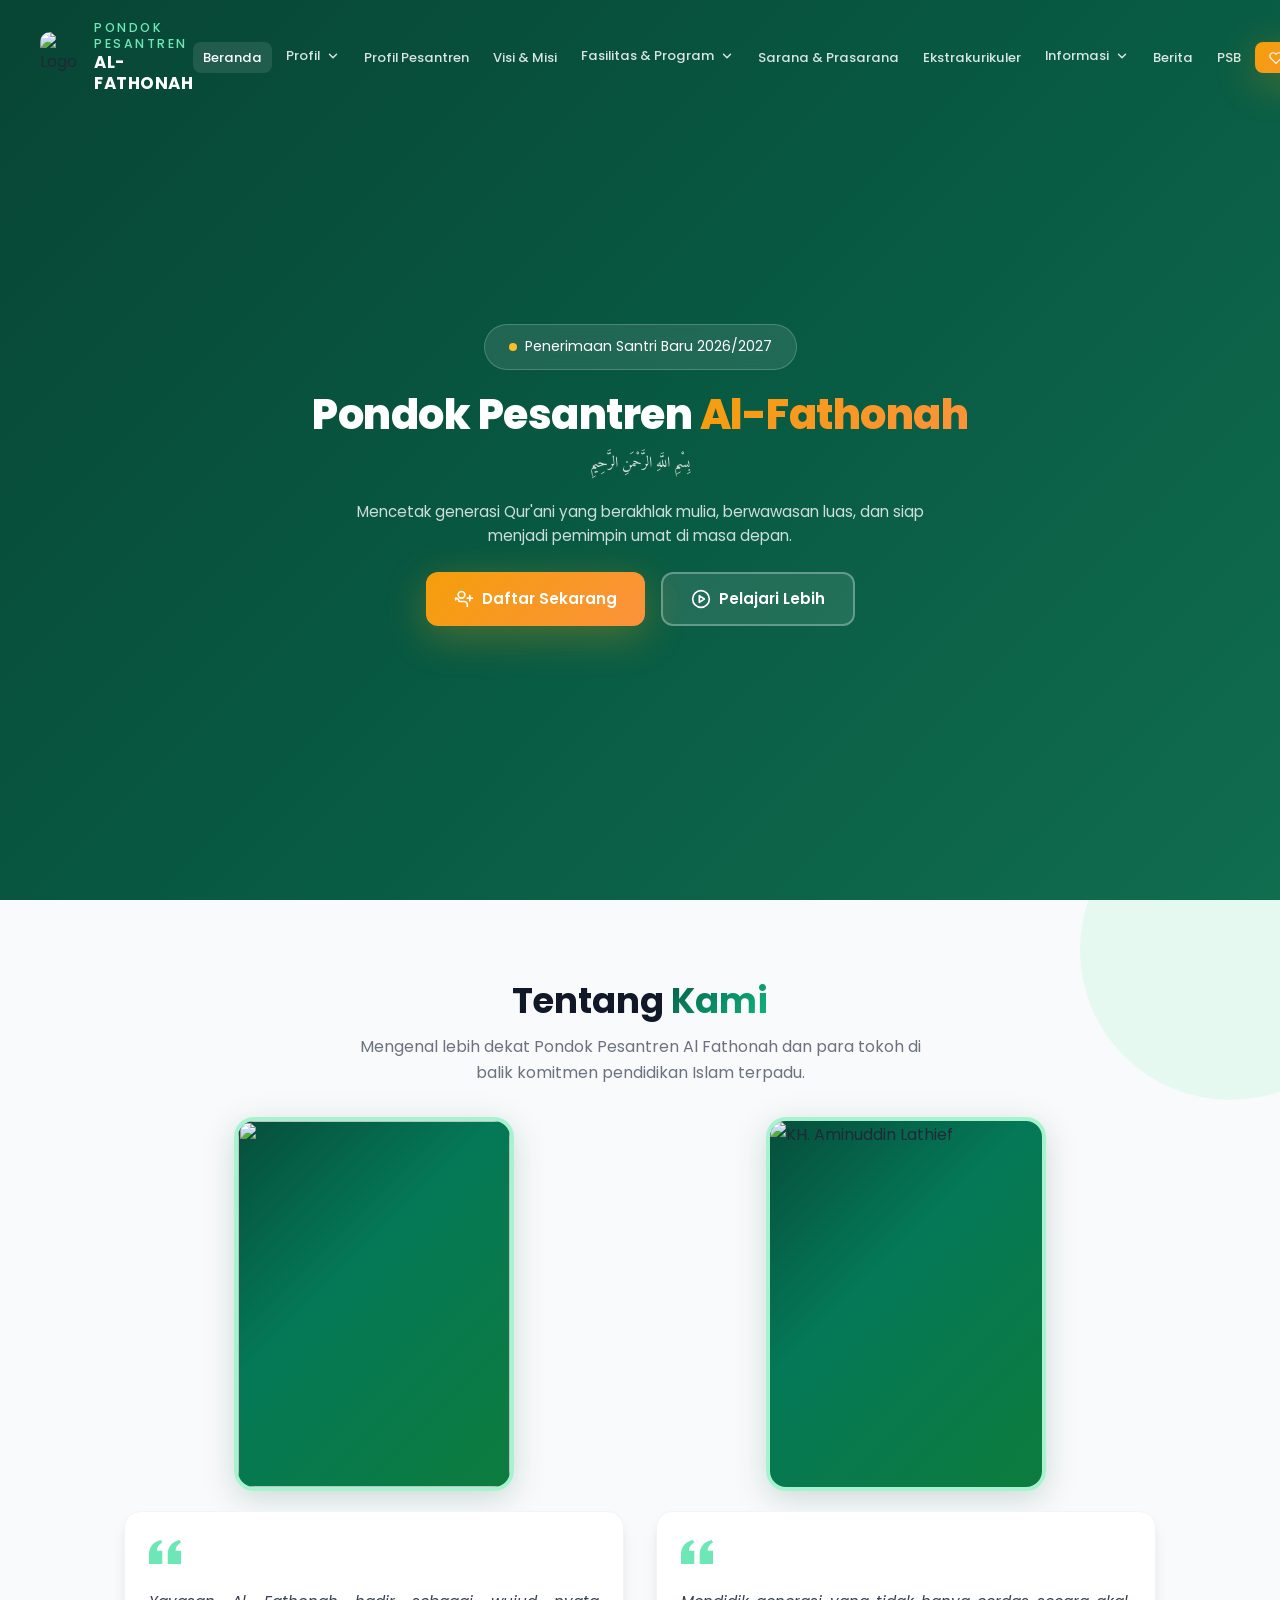
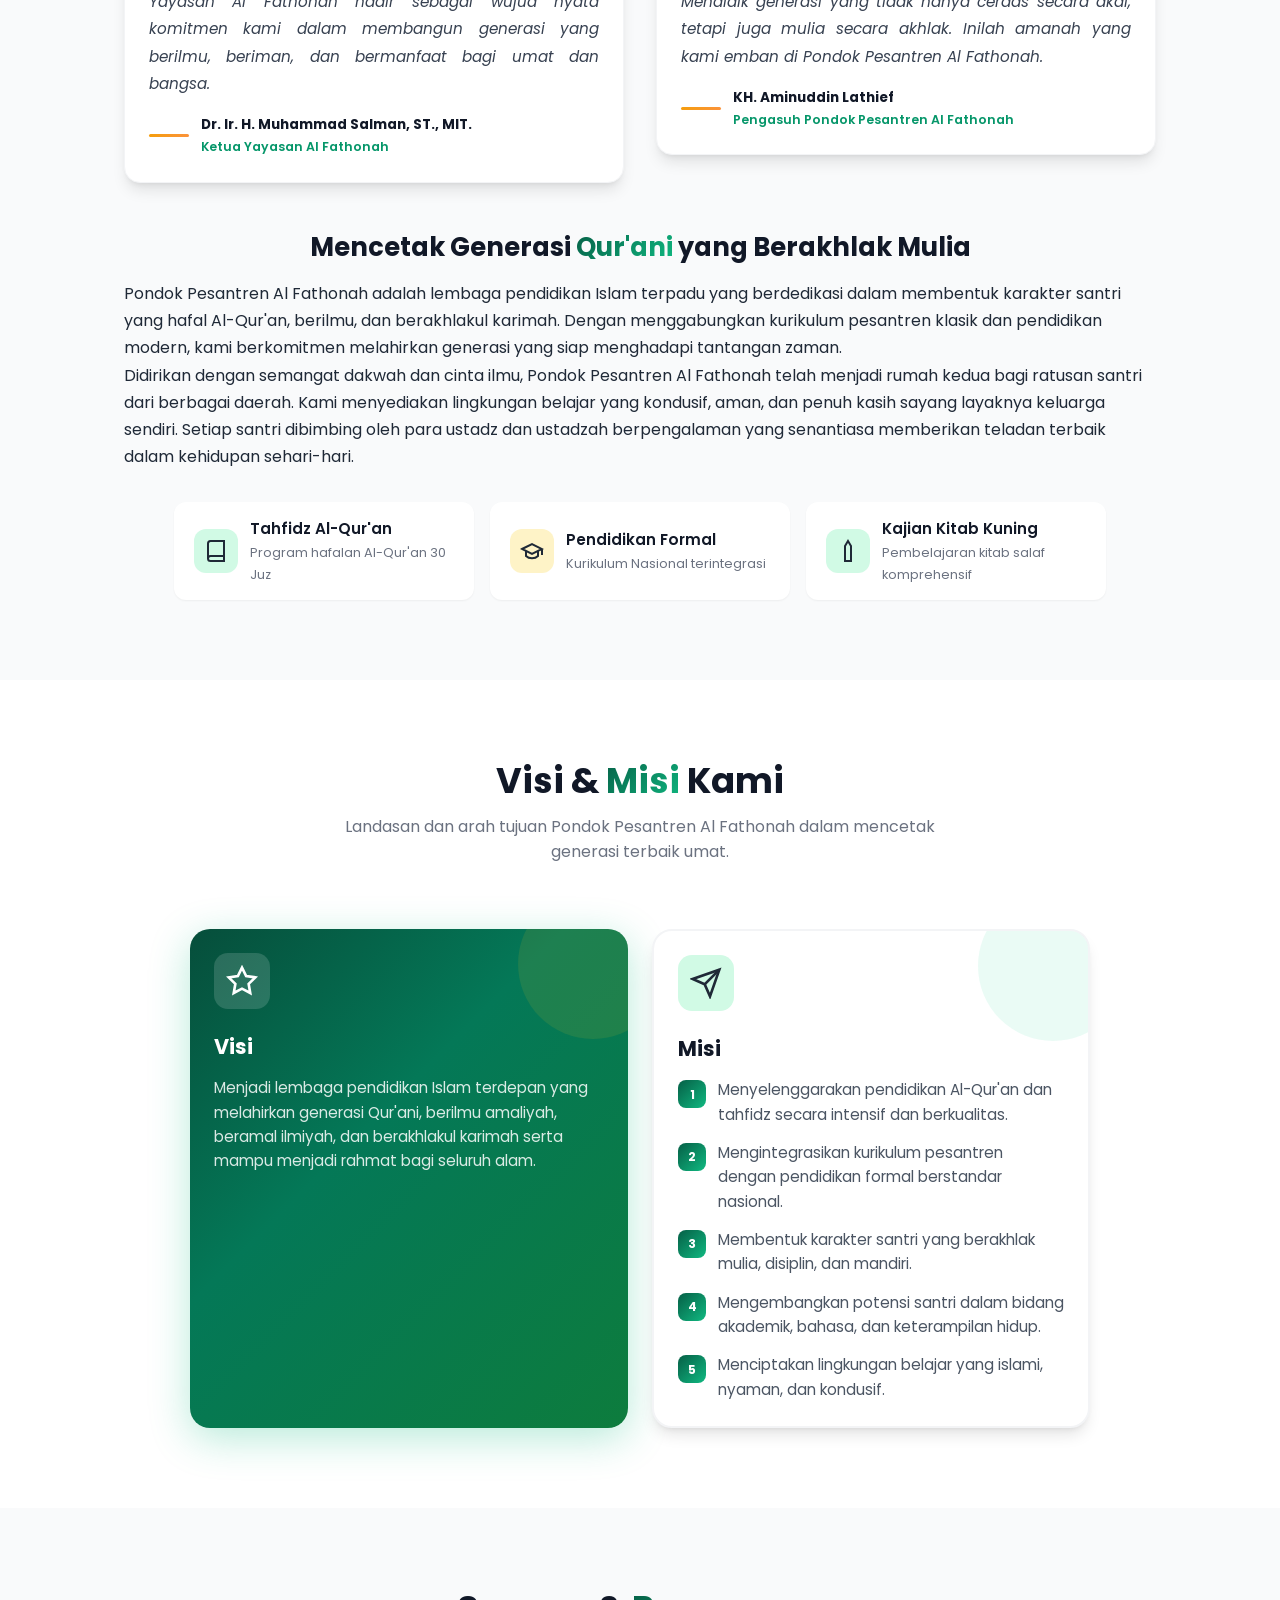
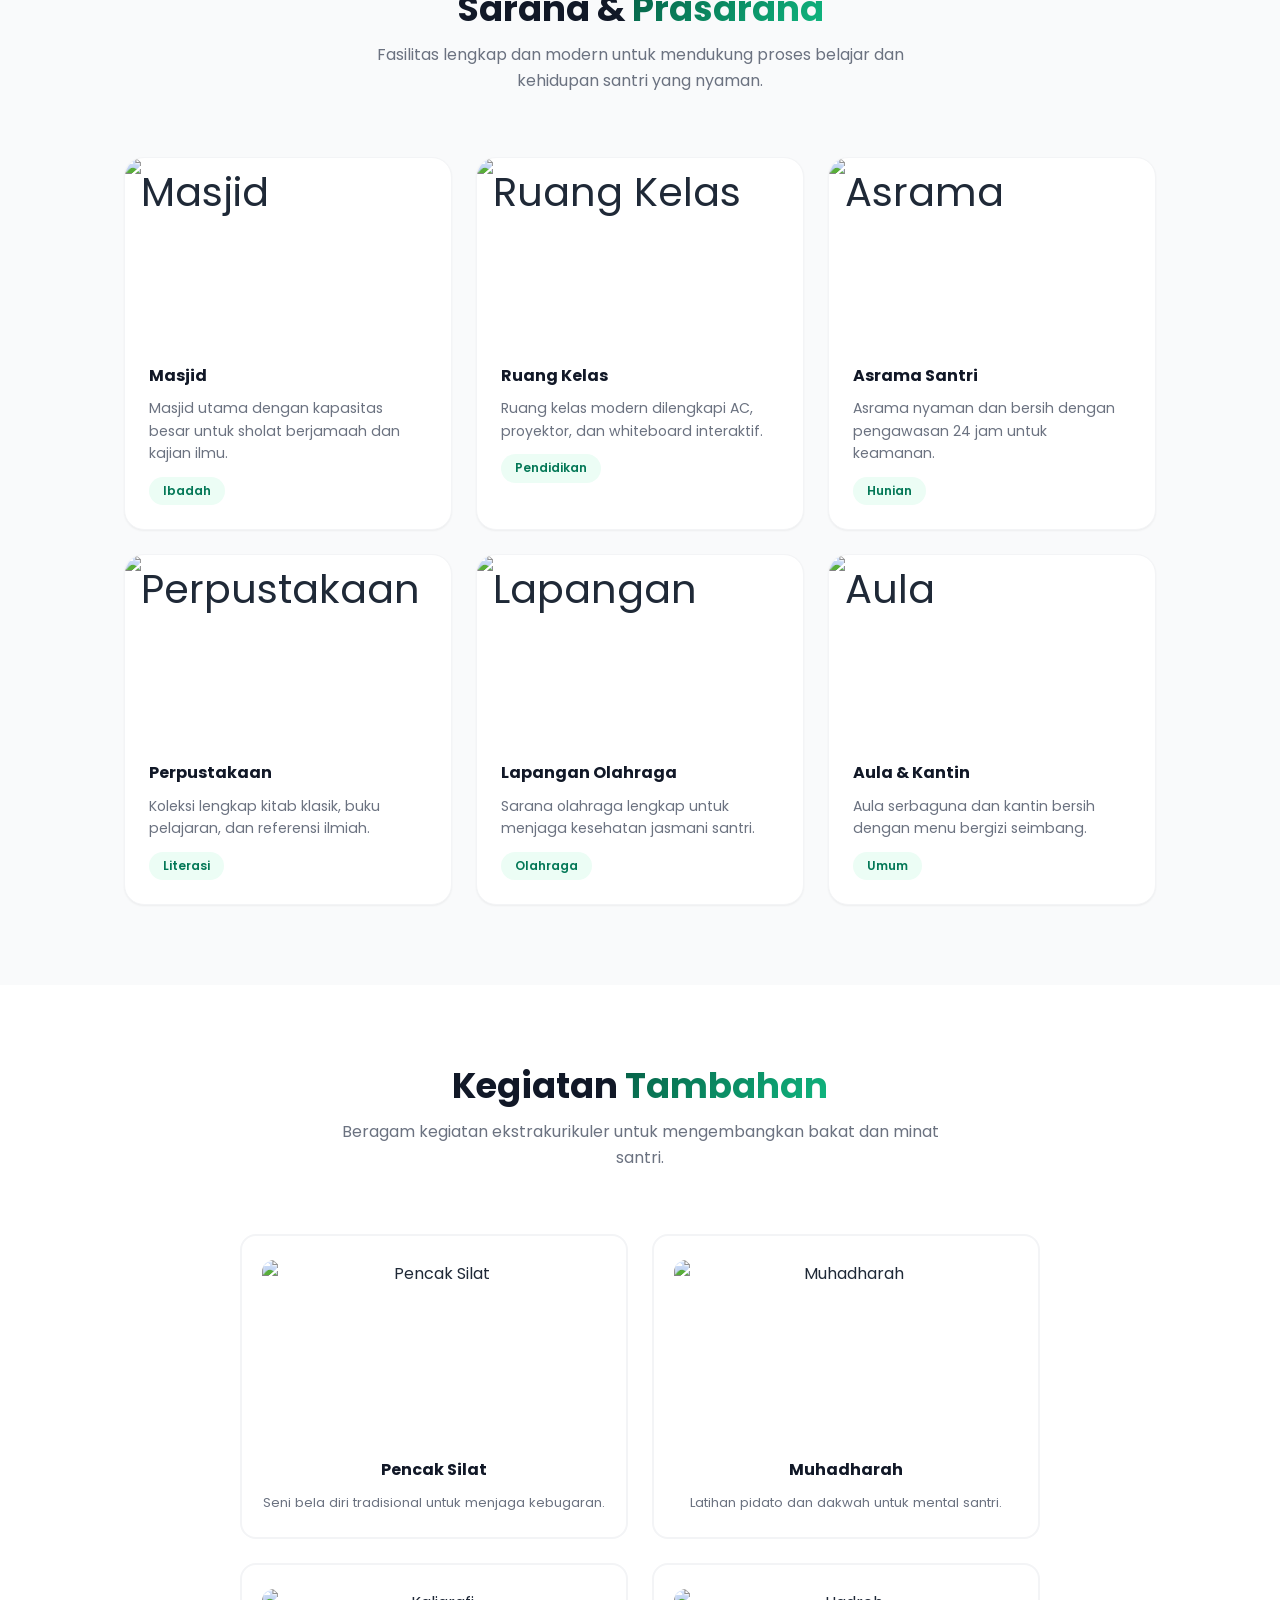
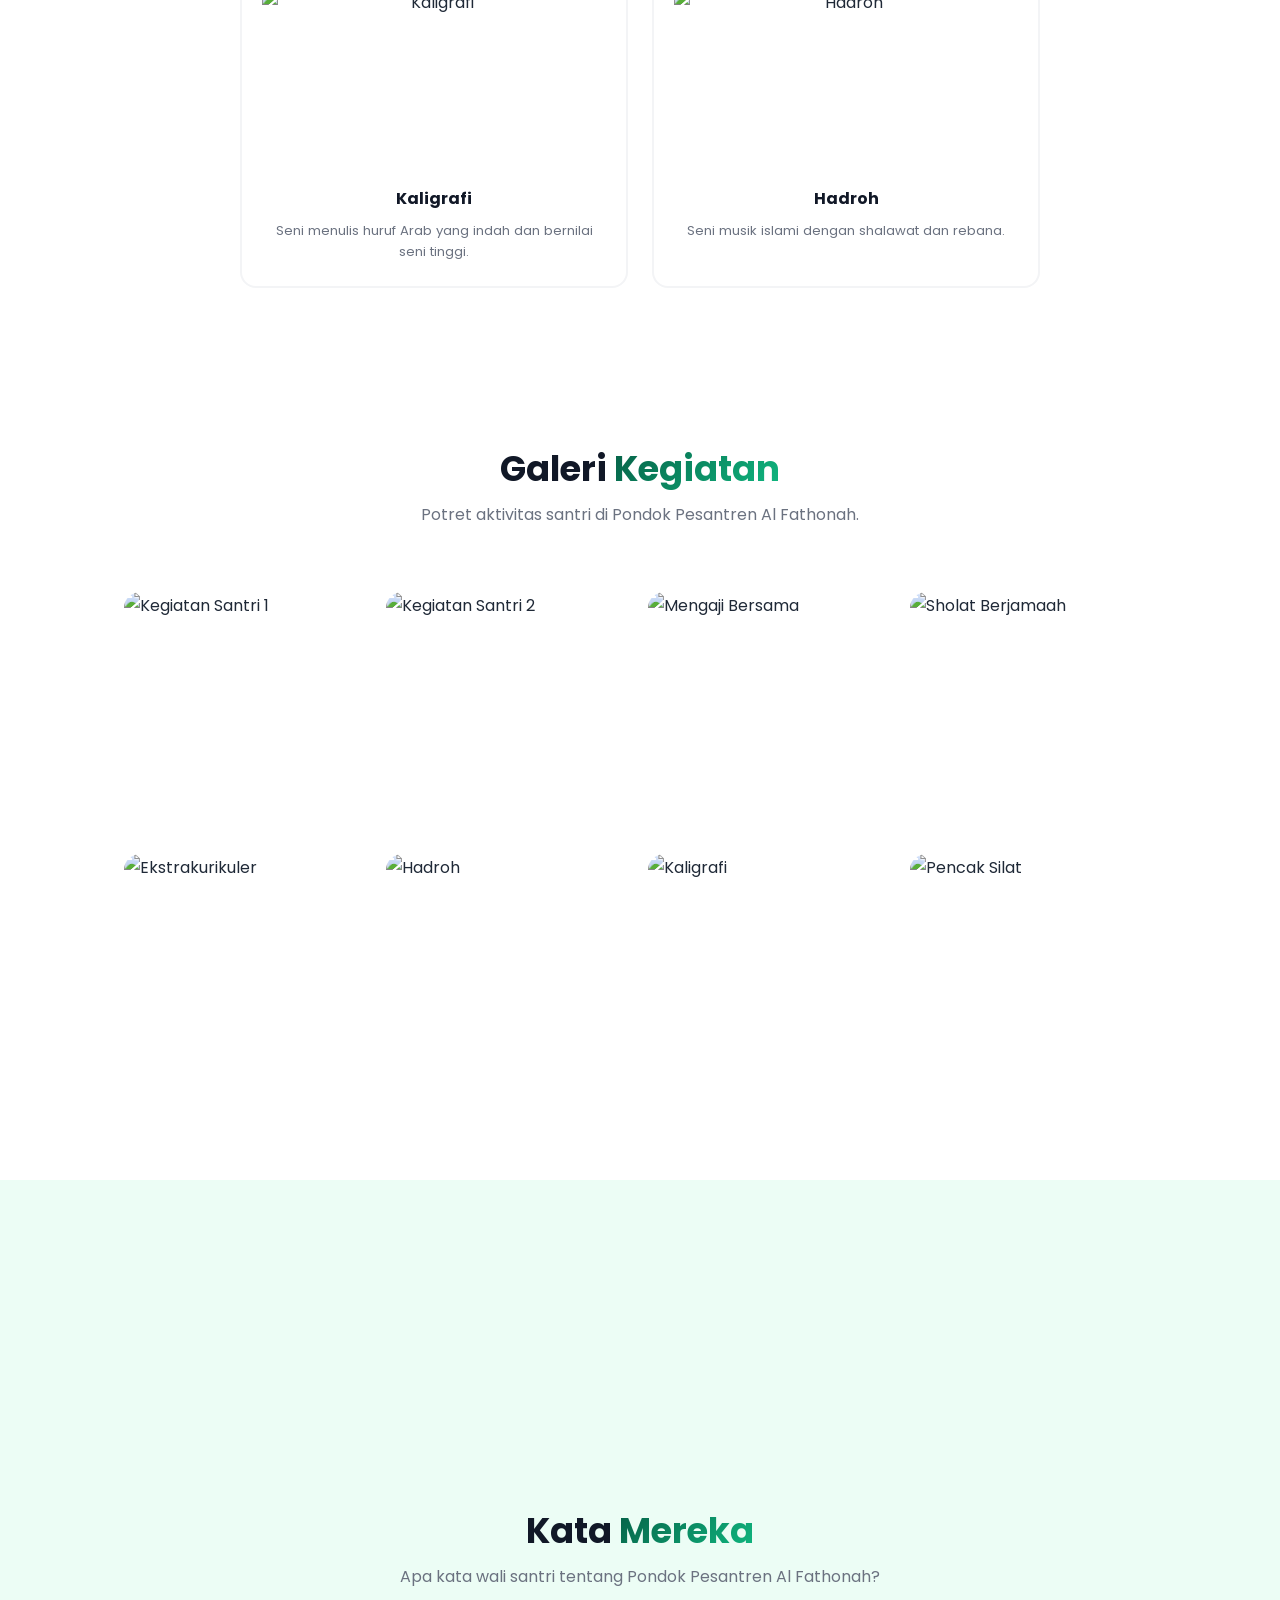
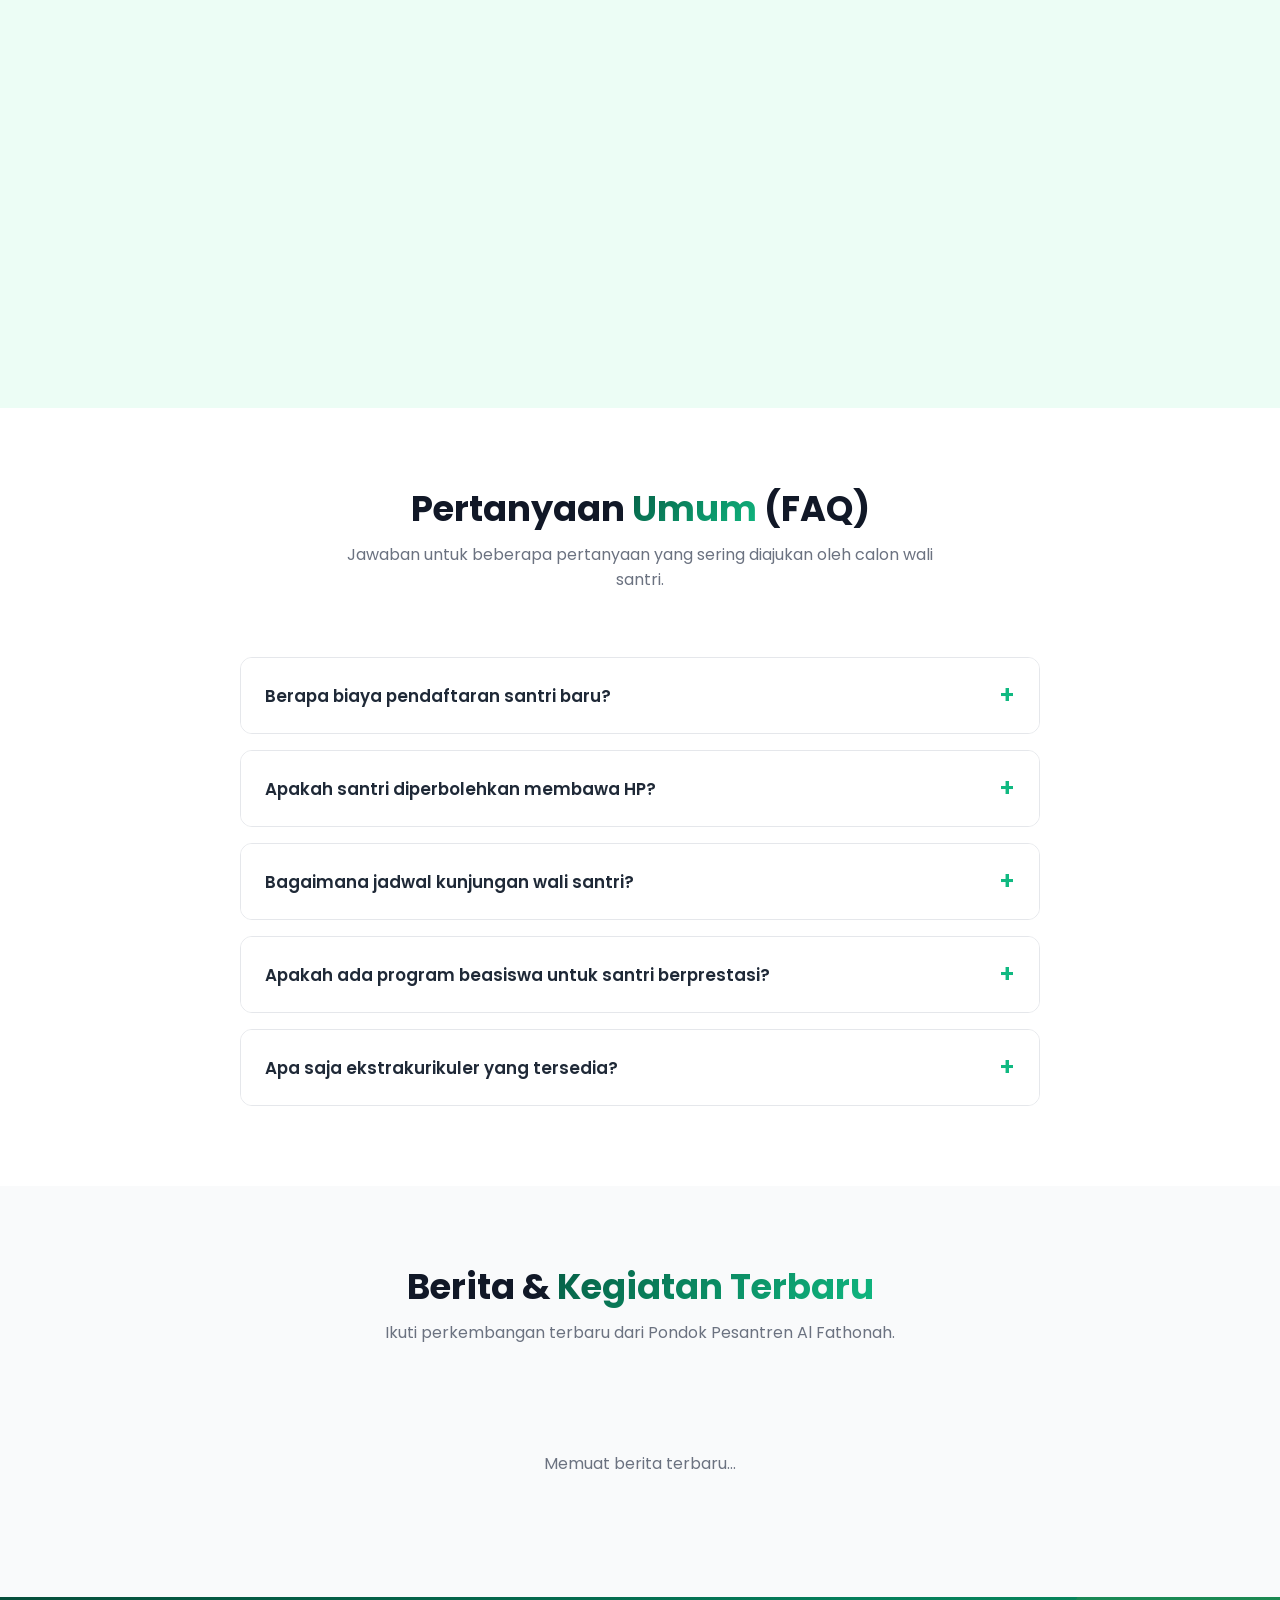
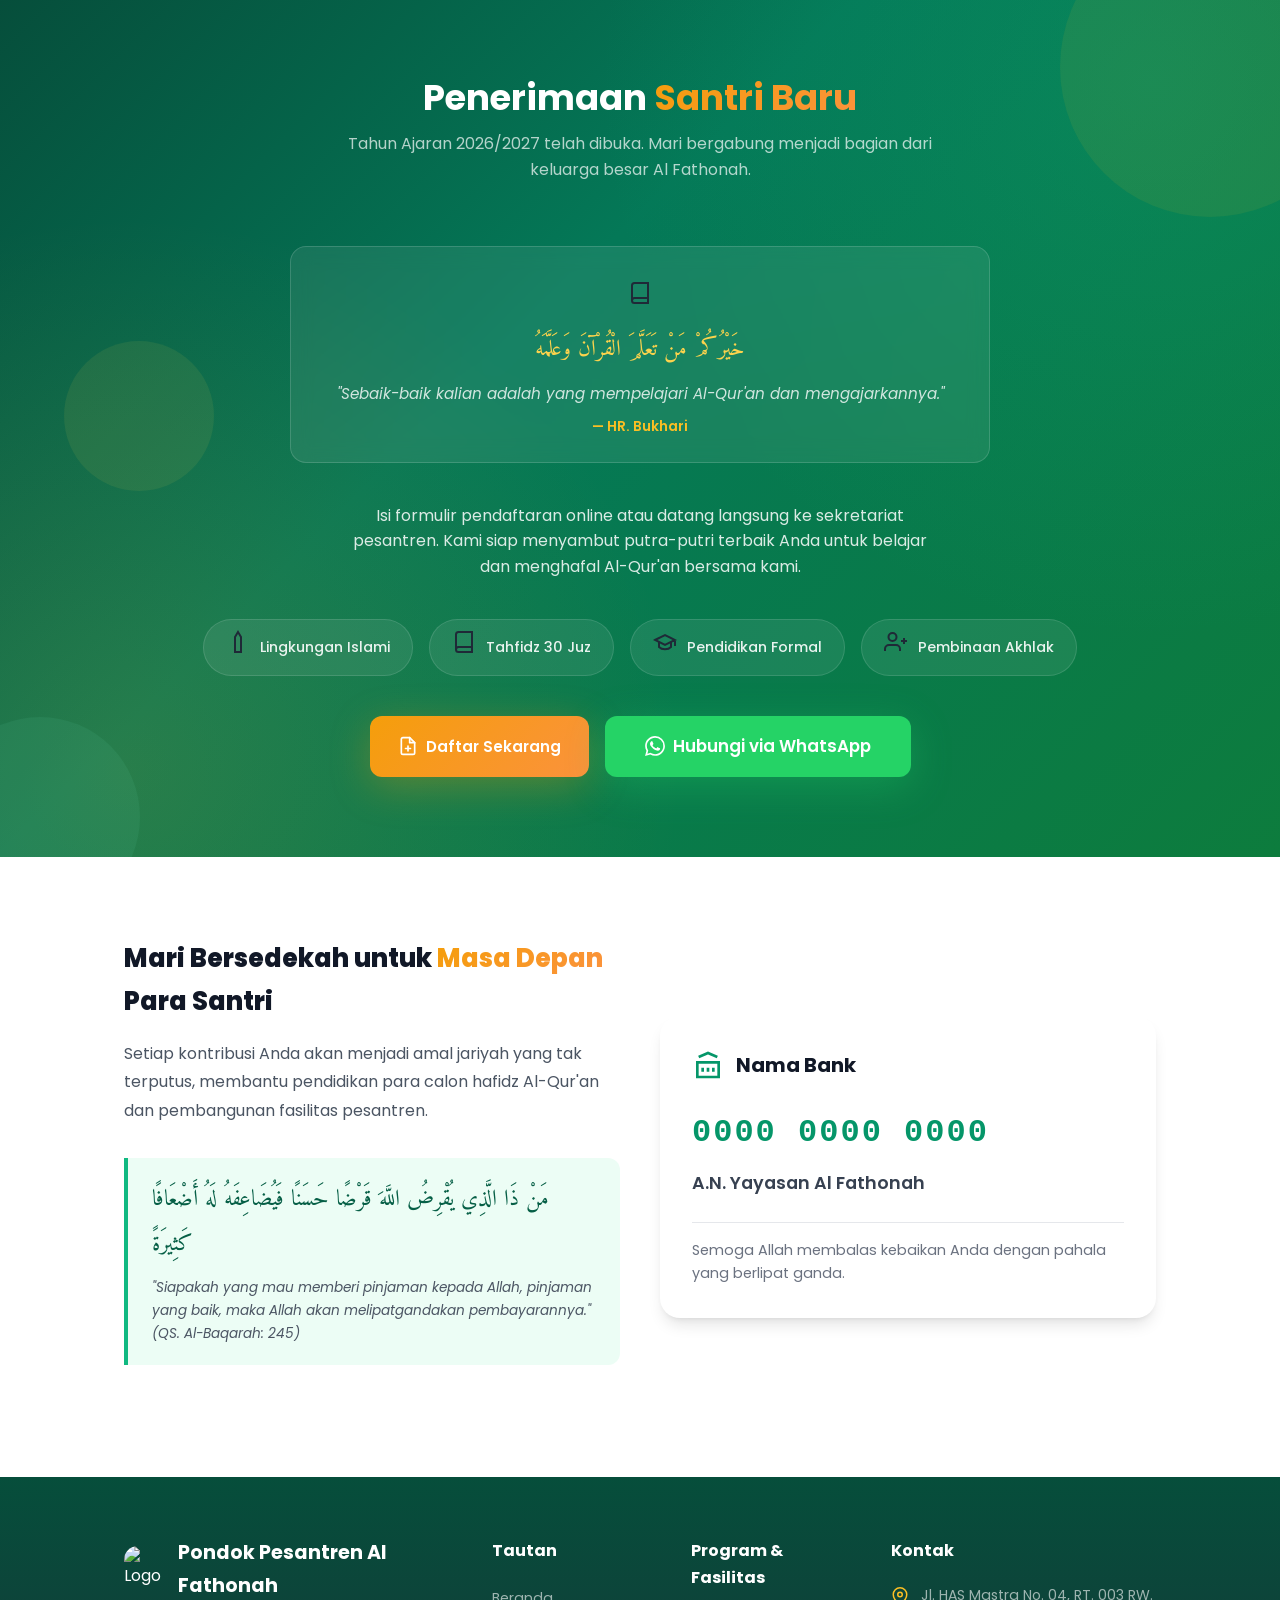
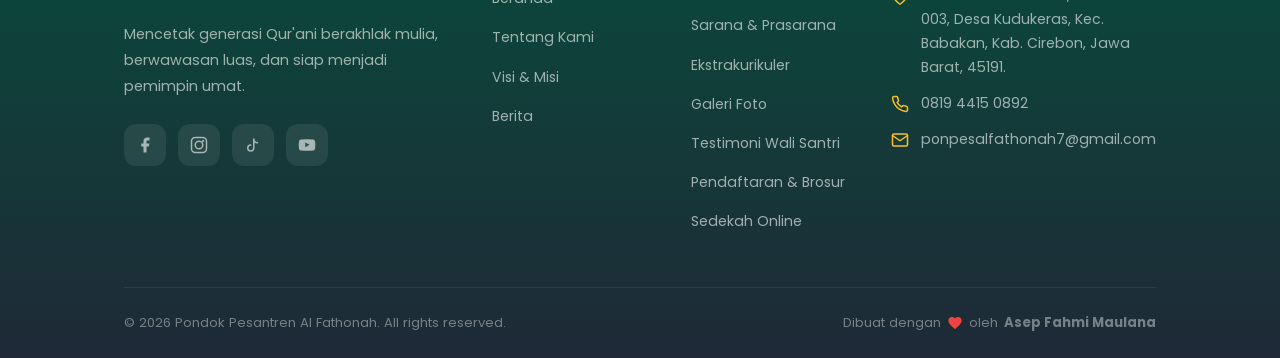
==== commit b0e09bf9: "Update index.html" ====
--- a/index.html
+++ b/index.html
@@ -45,7 +45,7 @@
             Beranda
           </a>
         </li>
-        <li class="nav-dropdown">
+        <li class="nav-dropdown desktop-only">
           <a class="nav-link nav-dropdown-toggle">
             <svg class="nav-link-icon" viewBox="0 0 24 24" fill="none" stroke="currentColor" stroke-width="2" stroke-linecap="round" stroke-linejoin="round"><circle cx="12" cy="12" r="10"/><path d="M12 16v-4M12 8h.01"/></svg>
             Profil
@@ -62,7 +62,19 @@
             </a>
           </div>
         </li>
-        <li class="nav-dropdown">
+        <li class="mobile-only">
+          <a href="#tentang" class="nav-link">
+            <svg class="nav-link-icon" viewBox="0 0 24 24" fill="none" stroke="currentColor" stroke-width="2" stroke-linecap="round" stroke-linejoin="round"><path d="M4 19.5v-15A2.5 2.5 0 0 1 6.5 2H20v20H6.5a2.5 2.5 0 0 1 0-5H20"></path></svg>
+            Profil Pesantren
+          </a>
+        </li>
+        <li class="mobile-only">
+          <a href="#visi-misi" class="nav-link">
+            <svg class="nav-link-icon" viewBox="0 0 24 24" fill="none" stroke="currentColor" stroke-width="2" stroke-linecap="round" stroke-linejoin="round"><circle cx="12" cy="12" r="10"></circle><circle cx="12" cy="12" r="6"></circle><circle cx="12" cy="12" r="2"></circle></svg>
+            Visi & Misi
+          </a>
+        </li>
+        <li class="nav-dropdown desktop-only">
           <a class="nav-link nav-dropdown-toggle">
             <svg class="nav-link-icon" viewBox="0 0 24 24" fill="none" stroke="currentColor" stroke-width="2" stroke-linecap="round" stroke-linejoin="round"><polygon points="12 2 2 7 12 12 22 7 12 2"/><polyline points="2 17 12 22 22 17"/><polyline points="2 12 12 17 22 12"/></svg>
             Fasilitas & Program
@@ -78,6 +90,18 @@
               <span>Ekstrakurikuler</span>
             </a>
           </div>
+        </li>
+        <li class="mobile-only">
+          <a href="#fasilitas" class="nav-link">
+            <svg class="nav-link-icon" viewBox="0 0 24 24" fill="none" stroke="currentColor" stroke-width="2" stroke-linecap="round" stroke-linejoin="round"><path d="M3 21h18"></path><path d="M5 21V5a2 2 0 0 1 2-2h10a2 2 0 0 1 2 2v16"></path></svg>
+            Sarana & Prasarana
+          </a>
+        </li>
+        <li class="mobile-only">
+          <a href="#kegiatan" class="nav-link">
+            <svg class="nav-link-icon" viewBox="0 0 24 24" fill="none" stroke="currentColor" stroke-width="2" stroke-linecap="round" stroke-linejoin="round"><path d="M13 4l-4 6 5 2-4 8"></path></svg>
+            Ekstrakurikuler
+          </a>
         </li>
         <li class="nav-dropdown">
           <a class="nav-link nav-dropdown-toggle">
@@ -149,7 +173,7 @@
     <div class="container">
       <div class="hero-content">
         <div class="hero-badge" id="web_hero_psb_badge"><span class="dot"></span> Penerimaan Santri Baru 2026/2027</div>
-        <h1>Pondok Pesantren <span class="highlight">Al Fathonah</span></h1>
+        <h1>Pondok Pesantren <span class="highlight">Al-Fathonah</span></h1>
         <p class="hero-arabic">بِسْمِ اللَّهِ الرَّحْمَنِ الرَّحِيمِ</p>
         <p>Mencetak generasi Qur'ani yang berakhlak mulia, berwawasan luas, dan siap menjadi pemimpin umat di masa
           depan.</p>
@@ -658,7 +682,7 @@
         <div class="footer-brand">
           <div class="footer-logo">
             <img src="img/logo.png" alt="Logo Al Fathonah" class="footer-logo-img">
-            <div class="footer-logo-text">Pondok Pesantren Al Fathonah</div>
+        <div class="footer-logo-text">Pondok Pesantren Al Fathonah</div>
           </div>
           <p>Mencetak generasi Qur'ani berakhlak mulia, berwawasan luas, dan siap menjadi pemimpin umat.</p>
           <div class="footer-socials">
@@ -673,6 +697,11 @@
                 <rect x="2" y="2" width="20" height="20" rx="5" />
                 <circle cx="12" cy="12" r="5" />
                 <circle cx="17.5" cy="6.5" r="1.5" fill="currentColor" stroke="none" />
+              </svg>
+            </a>
+            <a href="#" class="footer-social-link" id="web_sosmed_tiktok" aria-label="TikTok">
+              <svg width="18" height="18" viewBox="0 0 24 24" fill="none" stroke="currentColor" stroke-width="2" stroke-linecap="round" stroke-linejoin="round">
+                <path d="M9 12a4 4 0 1 0 4 4V4a5 5 0 0 0 5 5"></path>
               </svg>
             </a>
             <a href="#" class="footer-social-link" id="web_sosmed_youtube" aria-label="YouTube">
--- a/styles.css
+++ b/styles.css
@@ -78,6 +78,8 @@
 html {
   scroll-behavior: smooth;
   scroll-padding-top: 72px;
+  overflow-x: hidden;
+  width: 100%;
 }
 
 body {
@@ -85,7 +87,9 @@
   color: var(--gray-800);
   background: var(--white);
   overflow-x: hidden;
+  width: 100%;
   line-height: 1.7;
+  -webkit-font-smoothing: antialiased;
 }
 
 a {
@@ -2562,18 +2566,15 @@
 }
 
 .loader-logo img {
-  width: 80px;
-  height: 80px;
-  animation: pulse 2s infinite;
-}
-
-.loader-spinner {
-  width: 40px;
-  height: 40px;
-  border: 4px solid var(--green-100);
-  border-top-color: var(--green-500);
-  border-radius: 50%;
-  animation: spin 1s linear infinite;
+  width: 90px;
+  height: 90px;
+  animation: pulse-logo 1.5s ease-in-out infinite;
+}
+
+@keyframes pulse-logo {
+  0% { transform: scale(1); opacity: 0.8; }
+  50% { transform: scale(1.15); opacity: 1; }
+  100% { transform: scale(1); opacity: 0.8; }
 }
 
 @keyframes spin {
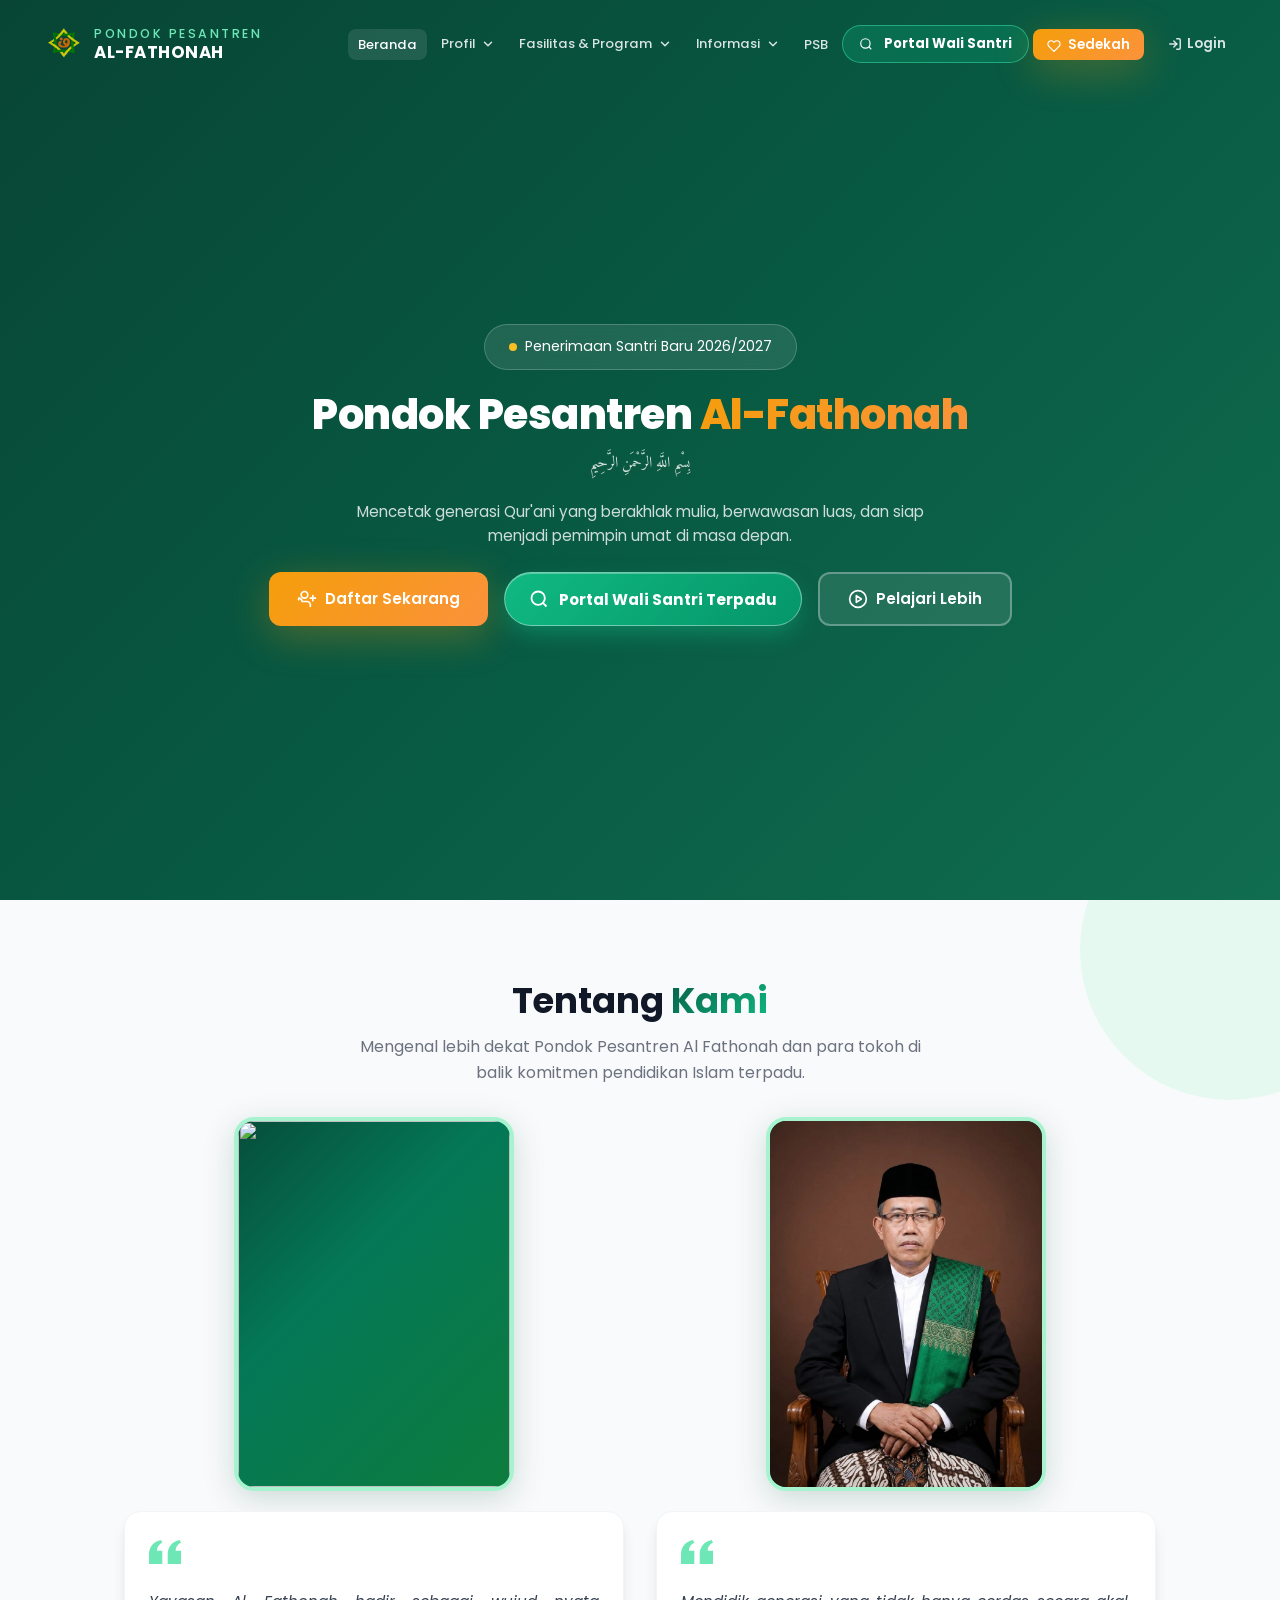
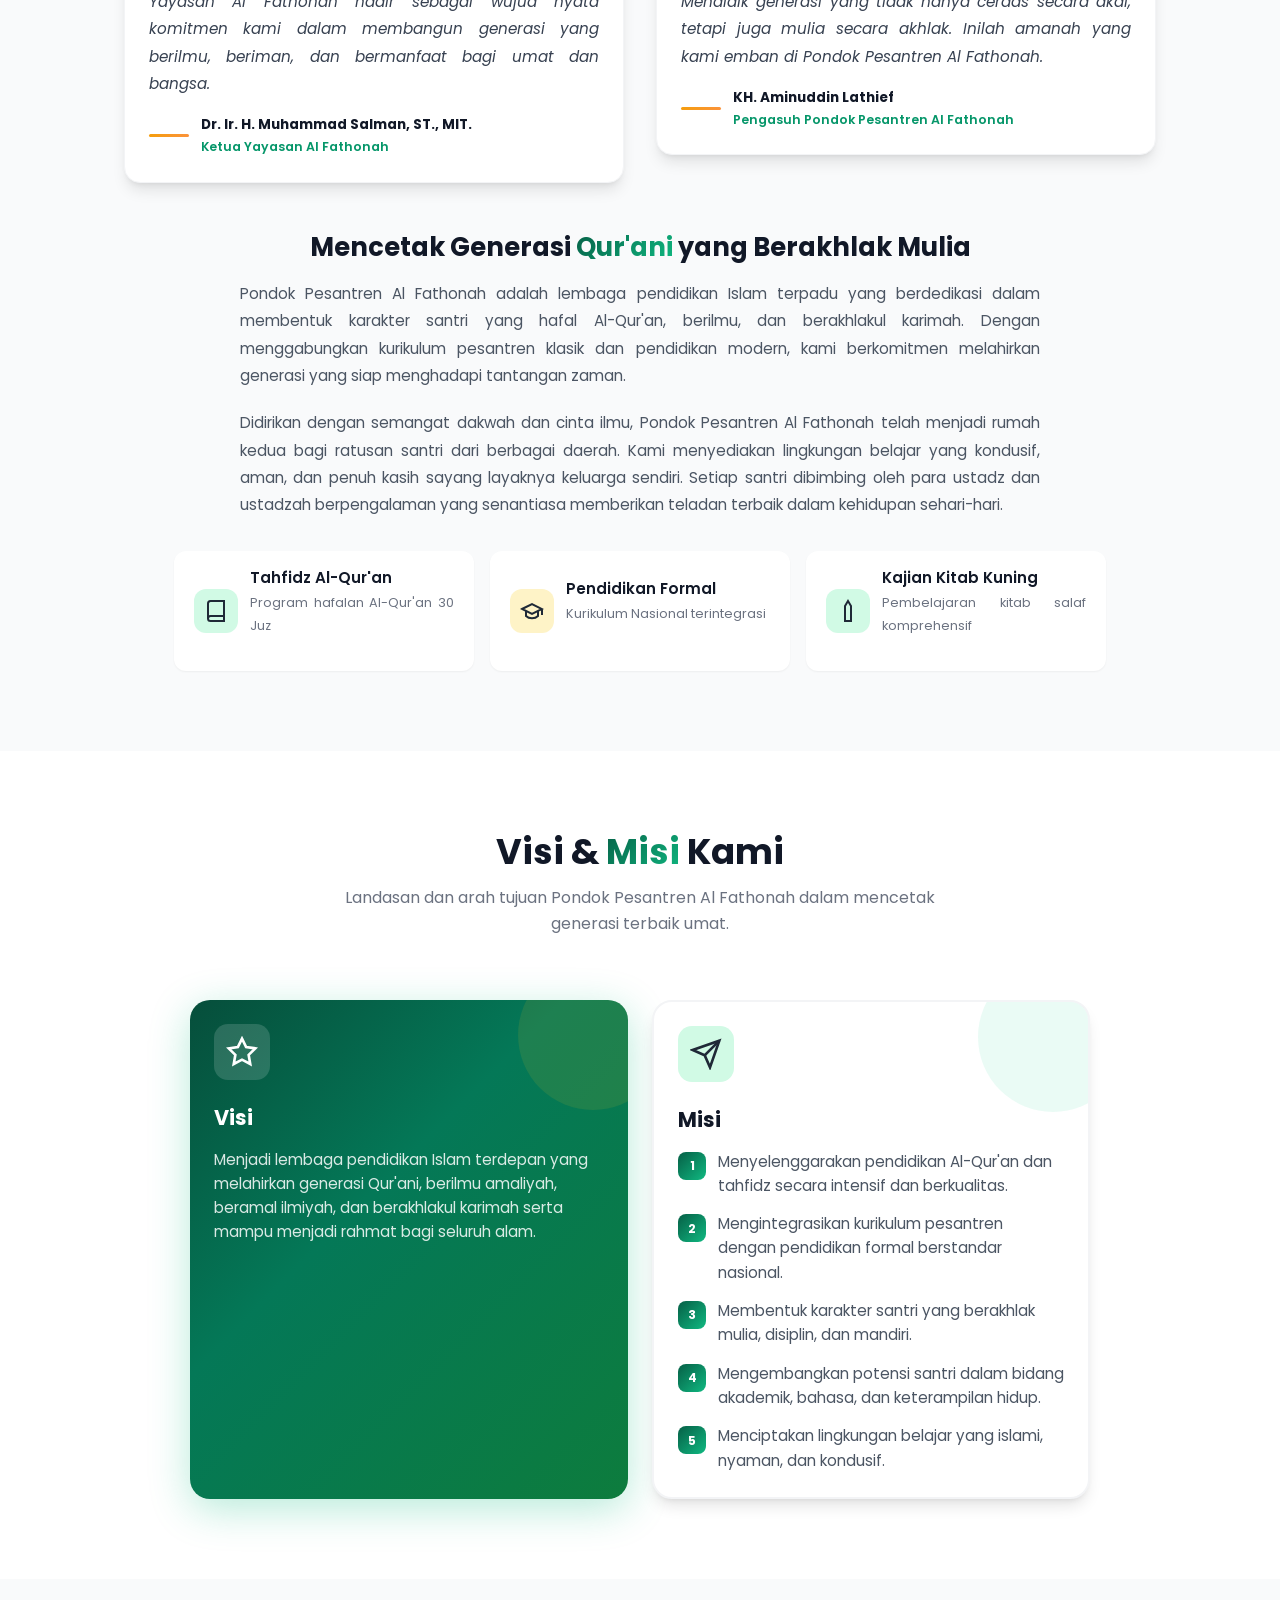
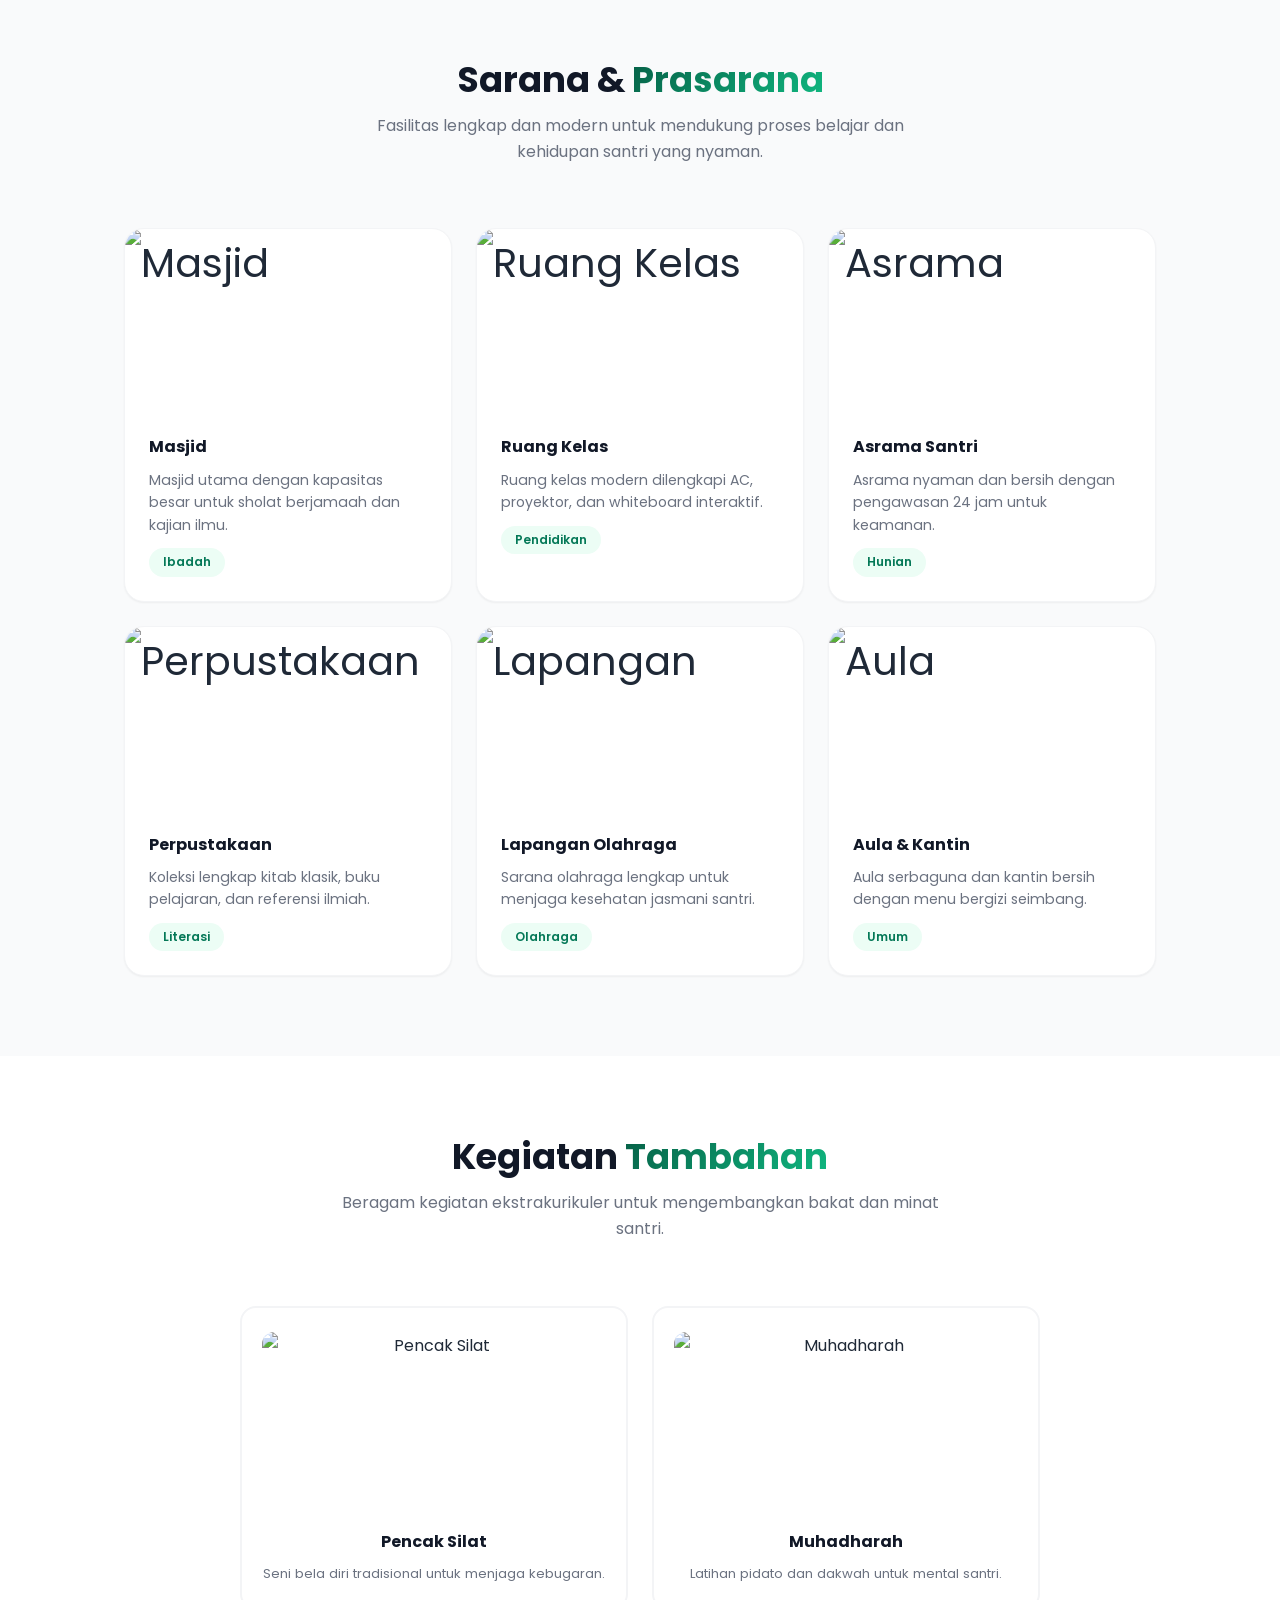
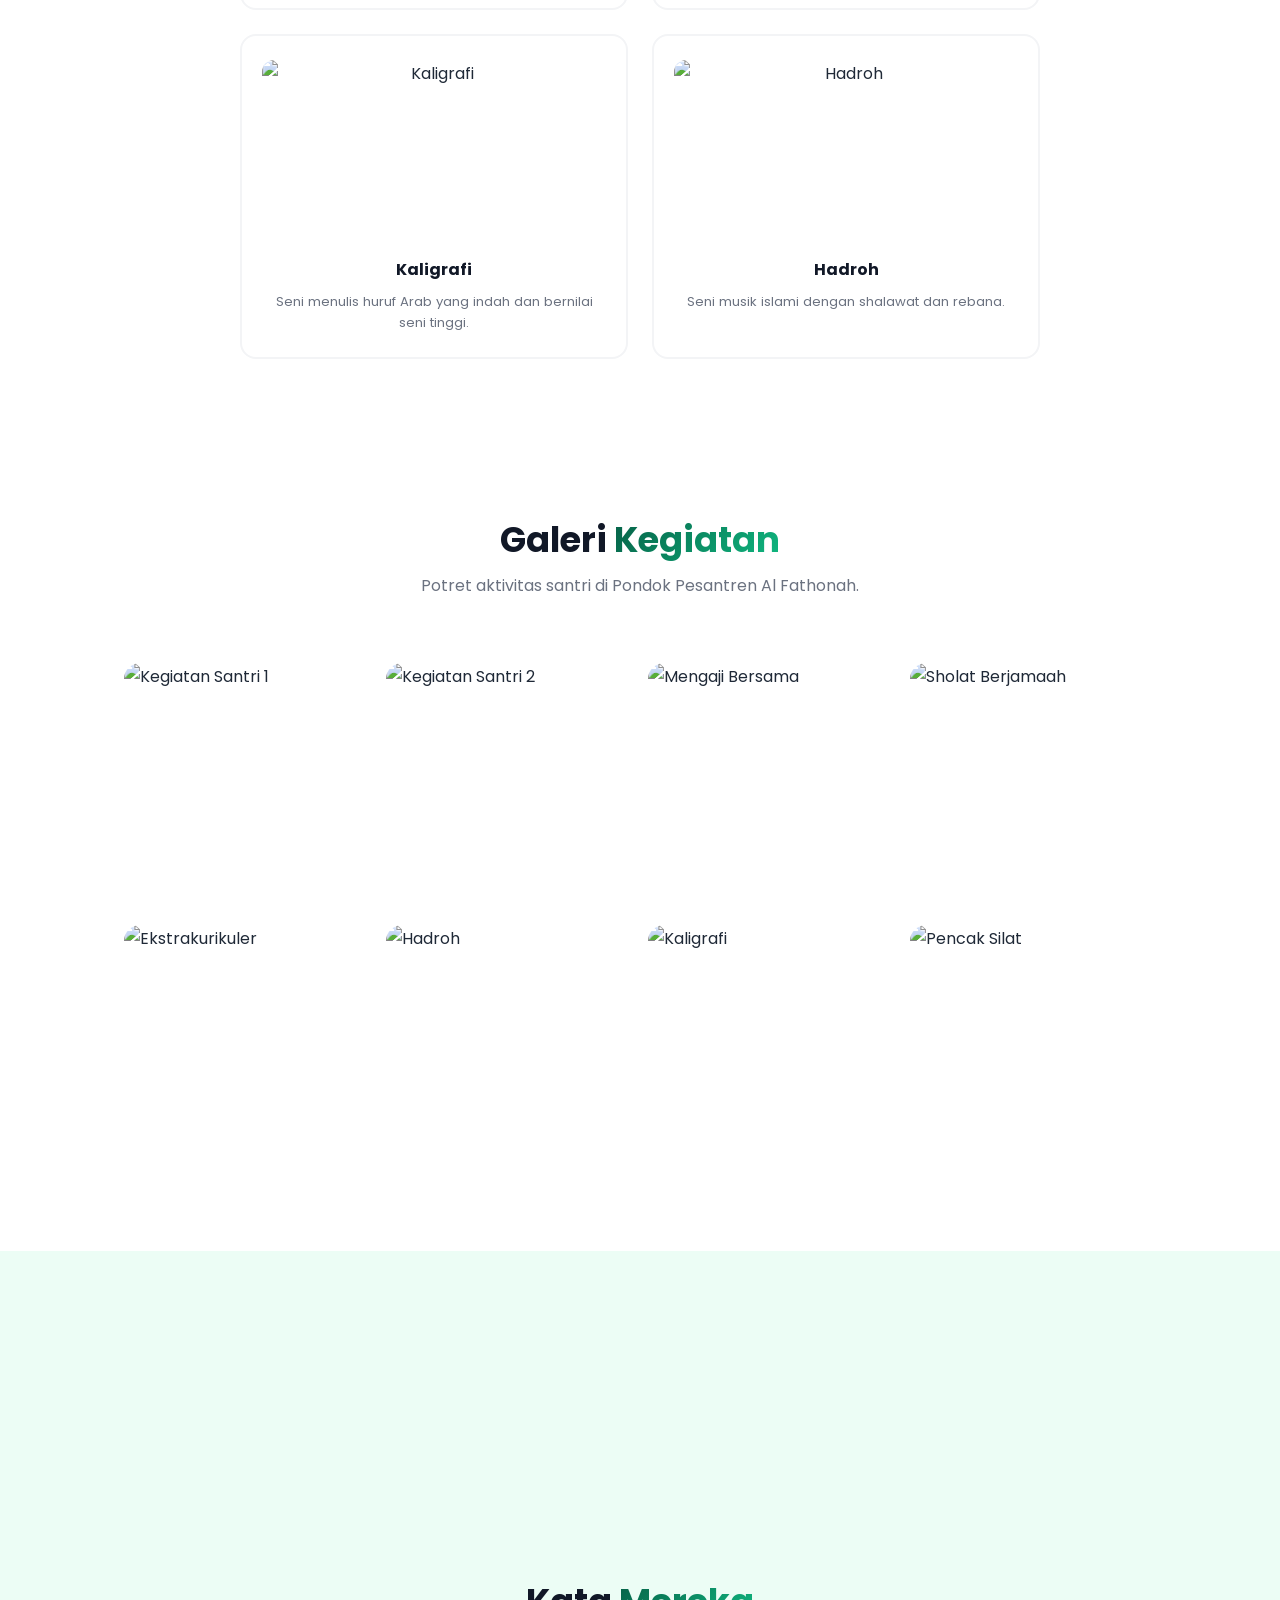
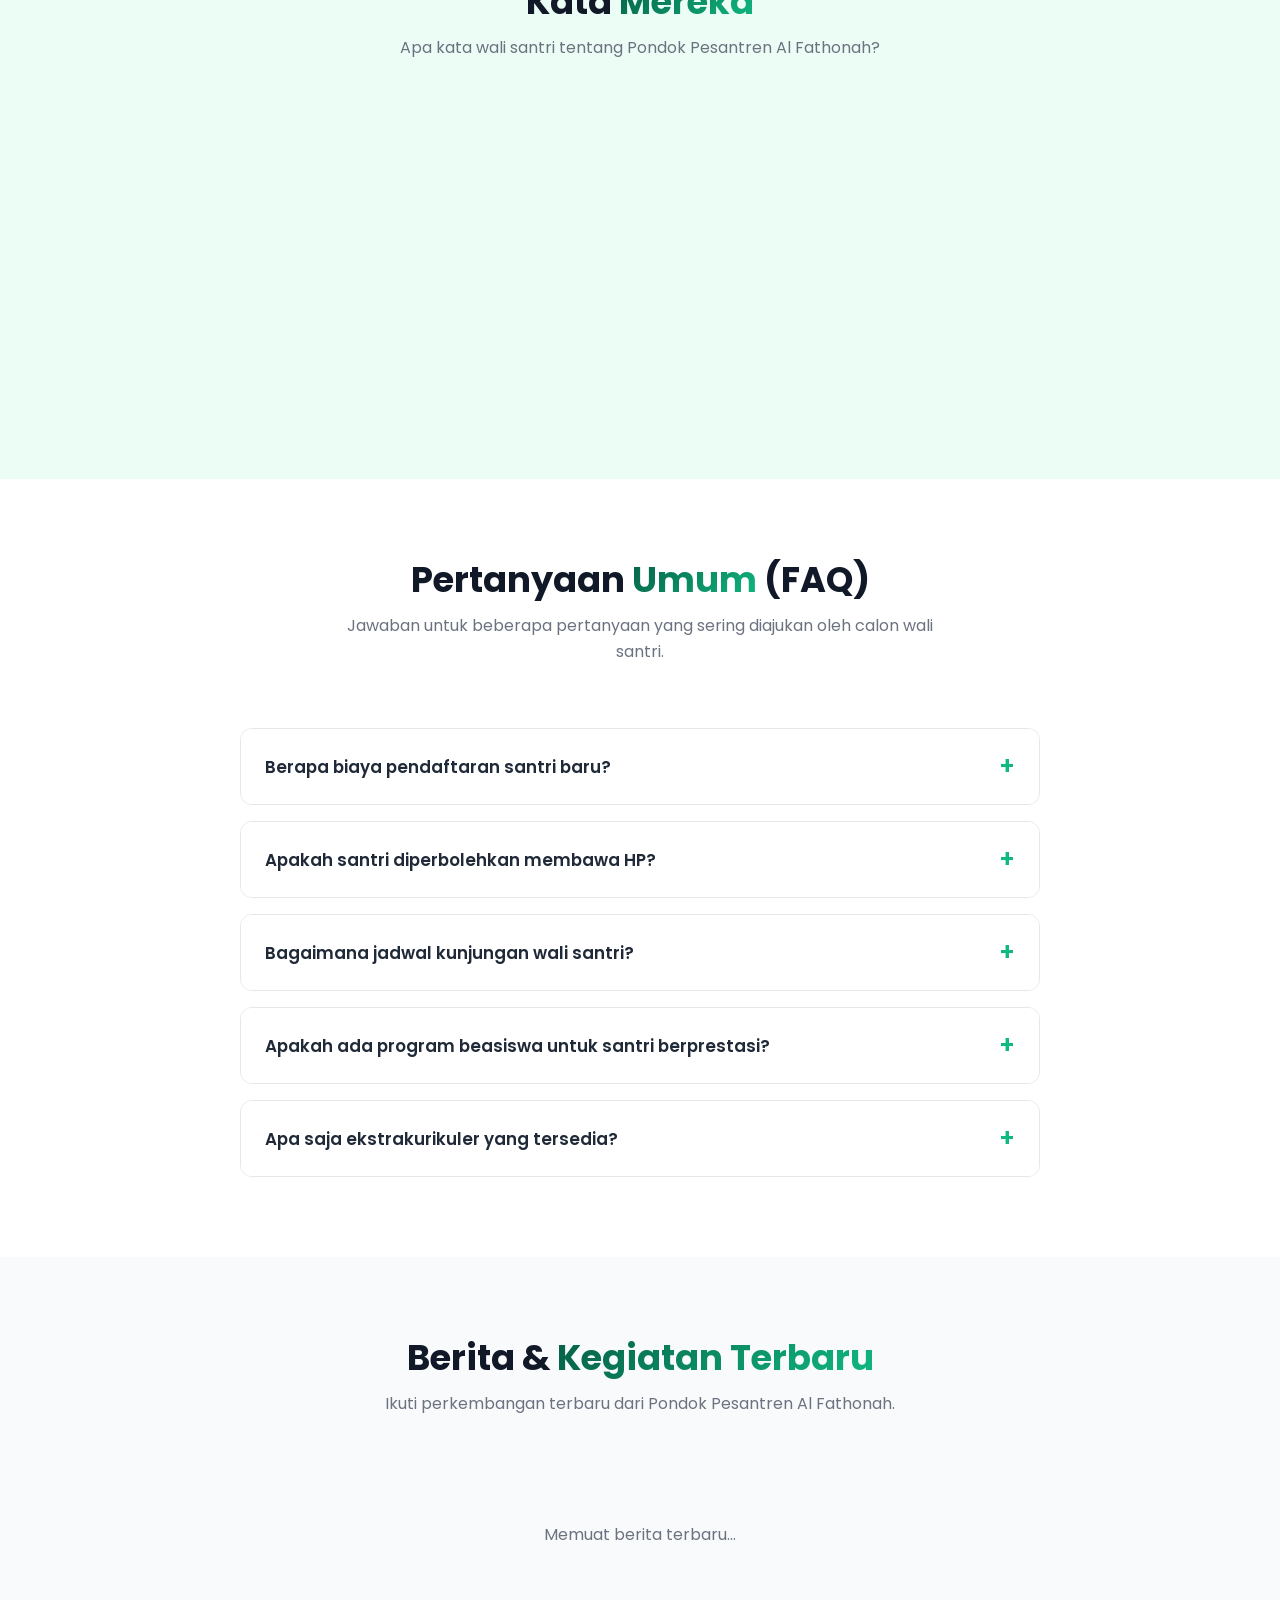
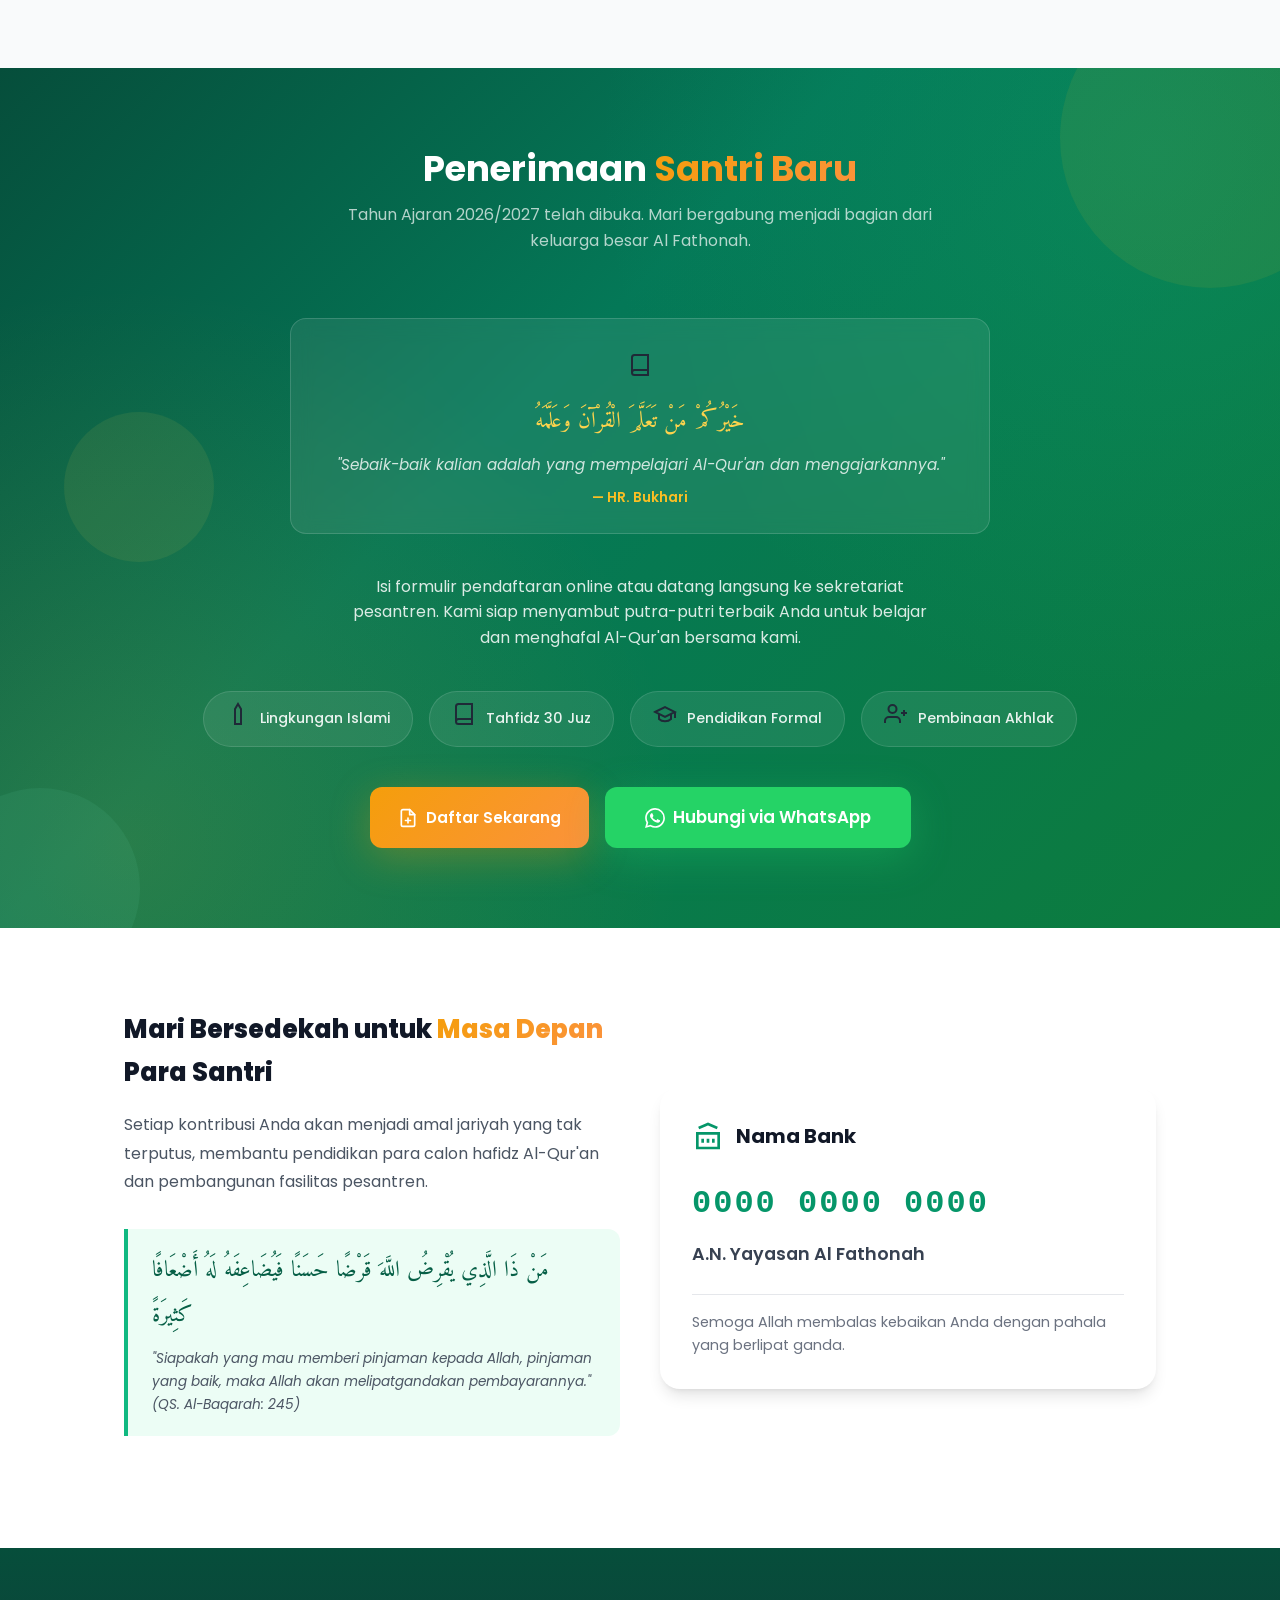
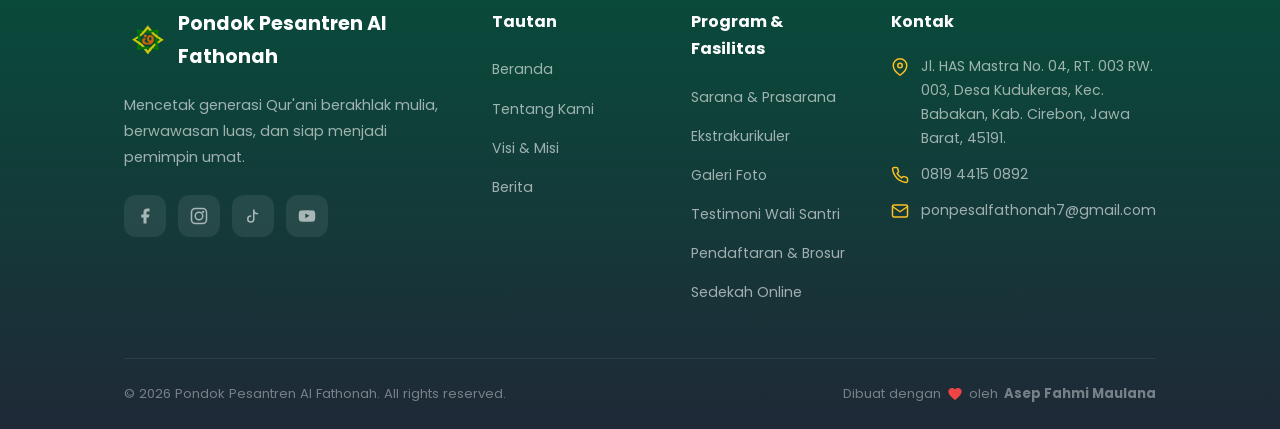
==== commit 90cf4553: "Add files via upload" ====
--- a/index.html
+++ b/index.html
@@ -8,7 +8,22 @@
   <meta name="description"
     content="Pondok Pesantren Al Fathonah - Lembaga pendidikan Islam terpadu yang mencetak generasi Qur'ani berakhlak mulia dengan kurikulum modern dan fasilitas lengkap.">
   <link rel="stylesheet" href="styles.css">
+  <link rel="stylesheet" href="portal-santri.css">
   <link rel="icon" type="image/png" href="img/logo.png">
+  <link rel="manifest" href="manifest.json">
+  <meta name="theme-color" content="#065F46">
+  <meta name="apple-mobile-web-app-capable" content="yes">
+  <meta name="apple-mobile-web-app-status-bar-style" content="black-translucent">
+  <script>
+    // Jika aplikasi dibuka sebagai PWA Android / standalone app, langsung arahkan ke login.html
+    if (window.matchMedia('(display-mode: standalone)').matches || window.navigator.standalone === true) {
+      window.location.replace('login.html');
+    }
+    // Daftarkan service worker
+    if ('serviceWorker' in navigator) {
+      navigator.serviceWorker.register('sw.js').catch(err => console.log('SW reg error:', err));
+    }
+  </script>
 </head>
 
 <body>
@@ -122,12 +137,22 @@
               <div class="dropdown-item-icon"><svg viewBox="0 0 24 24" fill="none" stroke="currentColor" stroke-width="2" width="16" height="16"><circle cx="12" cy="12" r="10"></circle><path d="M9.09 9a3 3 0 0 1 5.83 1c0 2-3 3-3 3"></path><line x1="12" y1="17" x2="12.01" y2="17"></line></svg></div>
               <span>FAQ</span>
             </a>
-          </div>
-        </li>
-        <li>
+            <a href="#berita" class="dropdown-item">
+              <div class="dropdown-item-icon"><svg viewBox="0 0 24 24" fill="none" stroke="currentColor" stroke-width="2" width="16" height="16"><path d="M14 2H6a2 2 0 0 0-2 2v16a2 2 0 0 0 2 2h12a2 2 0 0 0 2-2V8z"/><polyline points="14 2 14 8 20 8"/><line x1="16" y1="13" x2="8" y2="13"/><line x1="16" y1="17" x2="8" y2="17"/></svg></div>
+              <span>Berita Pesantren</span>
+            </a>
+          </div>
+        </li>
+        <li class="mobile-only">
           <a href="#berita" class="nav-link">
             <svg class="nav-link-icon" viewBox="0 0 24 24" fill="none" stroke="currentColor" stroke-width="2" stroke-linecap="round" stroke-linejoin="round"><path d="M14 2H6a2 2 0 0 0-2 2v16a2 2 0 0 0 2 2h12a2 2 0 0 0 2-2V8z"/><polyline points="14 2 14 8 20 8"/><line x1="16" y1="13" x2="8" y2="13"/><line x1="16" y1="17" x2="8" y2="17"/></svg>
             Berita
+          </a>
+        </li>
+        <li class="mobile-only">
+          <a href="javascript:void(0)" class="nav-link" onclick="openPortalSearchModal(); closeMenu();">
+            <svg class="nav-link-icon" viewBox="0 0 24 24" fill="none" stroke="currentColor" stroke-width="2" stroke-linecap="round" stroke-linejoin="round"><circle cx="11" cy="11" r="8"/><line x1="21" y1="21" x2="16.65" y2="16.65"/></svg>
+            Portal Wali Santri
           </a>
         </li>
         <li>
@@ -146,6 +171,7 @@
           <button class="nav-close-btn" onclick="closeMenu()" aria-label="Tutup">Tutup</button>
         </li>
         <!-- Desktop-only items -->
+        <li class="desktop-only"><a href="javascript:void(0)" class="nav-link nav-portal-btn" onclick="openPortalSearchModal()"><svg viewBox="0 0 24 24" fill="none" stroke="currentColor" stroke-width="2" width="14" height="14" style="vertical-align:middle;margin-right:4px;"><circle cx="11" cy="11" r="8"/><line x1="21" y1="21" x2="16.65" y2="16.65"/></svg> Portal Wali Santri</a></li>
         <li class="desktop-only"><a href="#sedekah" class="nav-link nav-cta"><svg viewBox="0 0 24 24" fill="none" stroke="currentColor" stroke-width="2" width="14" height="14" style="vertical-align:middle;margin-right:4px;"><path d="M20.84 4.61a5.5 5.5 0 0 0-7.78 0L12 5.67l-1.06-1.06a5.5 5.5 0 0 0-7.78 7.78l1.06 1.06L12 21.23l7.78-7.78 1.06-1.06a5.5 5.5 0 0 0 0-7.78z"></path></svg> Sedekah</a></li>
         <li class="desktop-only">
           <a href="#" class="nav-link nav-login" onclick="openLoginModal(event)" style="display: inline-flex; align-items: center; gap: 5px; color: rgba(255,255,255,0.85);">
@@ -188,6 +214,13 @@
             </svg>
             Daftar Sekarang
           </a>
+          <button type="button" class="btn btn-portal-wali" onclick="openPortalSearchModal()">
+            <svg viewBox="0 0 24 24" fill="none" stroke="currentColor" stroke-width="2.2" width="18" height="18">
+              <circle cx="11" cy="11" r="8"></circle>
+              <line x1="21" y1="21" x2="16.65" y2="16.65"></line>
+            </svg>
+            Portal Wali Santri Terpadu
+          </button>
           <a href="#tentang" class="btn btn-secondary">
             <svg viewBox="0 0 24 24" fill="none" stroke="currentColor" stroke-width="2" stroke-linecap="round"
               stroke-linejoin="round">
@@ -628,7 +661,7 @@
           </svg>
           Daftar Sekarang
         </button>
-        <a href="https://wa.me/6281234567890?text=Assalamu'alaikum,%20saya%20ingin%20mendaftar%20di%20Pondok%20Pesantren%20Al%20Fathonah"
+        <a href="https://wa.me/6281944150892?text=Assalamu'alaikum,%20saya%20ingin%20mendaftar%20di%20Pondok%20Pesantren%20Al%20Fathonah"
           target="_blank" class="btn btn-wa">
           <svg width="22" height="22" viewBox="0 0 24 24" fill="currentColor">
             <path
@@ -1077,8 +1110,89 @@
     </div>
   </div>
 
+  <!-- MODAL INFORMASI SANTRI (PORTAL WALI SANTRI - VIEW ONLY) -->
+  <div id="portalSantriModal" class="portal-modal-overlay">
+    <div class="portal-modal-container">
+      <!-- Header -->
+      <div class="portal-modal-header">
+        <div class="portal-header-left">
+          <div class="portal-avatar-wrap" id="portalAvatarWrap">
+            <span class="portal-avatar-initials">S</span>
+          </div>
+          <div class="portal-header-meta">
+            <h3 id="portalModalHeaderTitle">Nama Santri</h3>
+            <div class="portal-header-tags" id="portalModalHeaderTags">
+              <span class="portal-meta-tag">NIS: -</span>
+              <span class="portal-meta-tag">Kelas: -</span>
+            </div>
+          </div>
+        </div>
+        <div class="portal-header-actions">
+          <button type="button" class="portal-btn-print" id="portalBtnBackSearch" onclick="openPortalSearchModal()" style="display: none;" title="Kembali ke Pencarian">
+            <svg viewBox="0 0 24 24" fill="none" stroke="currentColor" stroke-width="2" width="16" height="16"><circle cx="11" cy="11" r="8"></circle><line x1="21" y1="21" x2="16.65" y2="16.65"></line></svg>
+            <span>Cari Lain</span>
+          </button>
+          <button type="button" class="portal-btn-print" id="portalBtnPrint" onclick="printPortalStudentInfo()" style="display: none;" title="Cetak Lembar Informasi Santri">
+            <svg viewBox="0 0 24 24" fill="none" stroke="currentColor" stroke-width="2" width="16" height="16"><polyline points="6 9 6 2 18 2 18 9"></polyline><path d="M6 18H4a2 2 0 0 1-2-2v-5a2 2 0 0 1 2-2h16a2 2 0 0 1 2 2v5a2 2 0 0 1-2 2h-2"></path><rect x="6" y="14" width="12" height="8"></rect></svg>
+            <span>Cetak / PDF</span>
+          </button>
+          <button type="button" class="portal-btn-icon-head" onclick="closePortalModal()" title="Tutup Modal" aria-label="Tutup">
+            <svg viewBox="0 0 24 24" fill="none" stroke="currentColor" stroke-width="2.5" width="20" height="20"><line x1="18" y1="6" x2="6" y2="18"></line><line x1="6" y1="6" x2="18" y2="18"></line></svg>
+          </button>
+        </div>
+      </div>
+
+      <!-- Readonly Notice Ribbon -->
+      <div class="portal-readonly-notice">
+        <div class="portal-readonly-notice-text">
+          <svg viewBox="0 0 24 24" fill="none" stroke="currentColor" stroke-width="2" width="16" height="16"><rect x="3" y="11" width="18" height="11" rx="2" ry="2"></rect><path d="M7 11V7a5 5 0 0 1 10 0v4"></path></svg>
+          <span>Mode Hanya Lihat (Khusus Wali Santri) — Terhubung langsung ke data resmi pesantren</span>
+        </div>
+        <span style="font-weight: 600; color: #1E40AF; font-size: 0.78rem;">Al-Fathonah System</span>
+      </div>
+
+      <!-- Segmented Tabs Navigation -->
+      <div style="padding: 16px 28px 0 28px; background: #FFFFFF;">
+        <div class="portal-tabs-nav" id="portalTabsNav">
+          <button type="button" class="portal-tab-btn active" id="portalTabBtnSpp" onclick="switchPortalTab('spp')">
+            <svg viewBox="0 0 24 24" fill="none" stroke="currentColor" stroke-width="2" width="16" height="16"><rect x="2" y="5" width="20" height="14" rx="2"></rect><line x1="2" y1="10" x2="22" y2="10"></line></svg>
+            <span>Status SPP</span>
+          </button>
+          <button type="button" class="portal-tab-btn" id="portalTabBtnJajan" onclick="switchPortalTab('jajan')">
+            <svg viewBox="0 0 24 24" fill="none" stroke="currentColor" stroke-width="2" width="16" height="16"><circle cx="12" cy="12" r="10"></circle><path d="M16 8h-6a2 2 0 1 0 0 4h4a2 2 0 1 1 0 4H8"></path><line x1="12" y1="6" x2="12" y2="18"></line></svg>
+            <span>Saldo Uang Jajan</span>
+          </button>
+          <button type="button" class="portal-tab-btn" id="portalTabBtnHafalan" onclick="switchPortalTab('hafalan')">
+            <svg viewBox="0 0 24 24" fill="none" stroke="currentColor" stroke-width="2" width="16" height="16"><path d="M4 19.5A2.5 2.5 0 0 1 6.5 17H20"></path><path d="M6.5 2H20v20H6.5A2.5 2.5 0 0 1 4 19.5v-15A2.5 2.5 0 0 1 6.5 2z"></path></svg>
+            <span>Setoran Hafalan</span>
+          </button>
+          <button type="button" class="portal-tab-btn" id="portalTabBtnBiodata" onclick="switchPortalTab('biodata')">
+            <svg viewBox="0 0 24 24" fill="none" stroke="currentColor" stroke-width="2" width="16" height="16"><path d="M20 21v-2a4 4 0 0 0-4-4H8a4 4 0 0 0-4 4v2"></path><circle cx="12" cy="7" r="4"></circle></svg>
+            <span>Biodata Santri</span>
+          </button>
+        </div>
+      </div>
+
+      <!-- Modal Body Content -->
+      <div class="portal-modal-body" id="portalModalBodyContent">
+        <!-- Content will be injected dynamically by portal-santri.js -->
+      </div>
+
+      <!-- Modal Footer -->
+      <div class="portal-modal-footer">
+        <div class="portal-footer-note">
+          Jika terdapat ketidaksesuaian data, silakan hubungi bagian administrasi & bendahara Pondok Pesantren Al-Fathonah.
+        </div>
+        <button type="button" class="portal-btn-close-modal" onclick="closePortalModal()">
+          Tutup
+        </button>
+      </div>
+    </div>
+  </div>
+
   <script src="https://cdn.jsdelivr.net/npm/@supabase/supabase-js@2"></script>
   <script src="script.js"></script>
   <script src="fetch-cms.js"></script>
+  <script src="portal-santri.js"></script>
 </body>
 </html>
--- a/styles.css
+++ b/styles.css
@@ -177,10 +177,17 @@
 
 .navbar.scrolled {
   padding: 12px 0;
+  box-shadow: 0 4px 30px rgba(0, 0, 0, 0.15);
+}
+
+.navbar.scrolled::before {
+  content: '';
+  position: absolute;
+  inset: 0;
   background: rgba(6, 78, 59, 0.92);
   backdrop-filter: blur(20px);
   -webkit-backdrop-filter: blur(20px);
-  box-shadow: 0 4px 30px rgba(0, 0, 0, 0.15);
+  z-index: -1;
 }
 
 .navbar .container {
@@ -189,6 +196,7 @@
   justify-content: space-between;
   max-width: 100%;
   padding: 0 40px;
+  overflow: visible;
 }
 
 .nav-logo {
@@ -230,6 +238,9 @@
   font-size: 1.05rem;
   line-height: 1.2;
   letter-spacing: 0.5px;
+  overflow: hidden;
+  text-overflow: ellipsis;
+  white-space: nowrap;
 }
 
 /* Nav Links */
@@ -883,7 +894,8 @@
   background-clip: text;
 }
 
-.about-content-full>p {
+.about-content-full p,
+#web_tentang_teks {
   color: var(--gray-600);
   margin-bottom: 20px;
   line-height: 1.8;
@@ -2899,12 +2911,28 @@
 
   /* Navbar */
   .navbar .container {
-    padding: 0 40px;
+    padding: 0 16px;
+  }
+
+  .nav-logo {
+    flex: 1;
+    min-width: 0;
+    overflow: hidden;
+  }
+
+  .nav-logo-text {
+    min-width: 0;
+    overflow: hidden;
+  }
+
+  .nav-hamburger {
+    flex-shrink: 0;
   }
 
   .nav-logo-img {
-    width: 48px;
-    height: 48px;
+    width: 42px;
+    height: 42px;
+    flex-shrink: 0;
   }
 
   .nav-logo-text .name {
@@ -3115,6 +3143,10 @@
   .hero h1 {
     font-size: 2.8rem;
   }
+  
+  .hero h1 .highlight {
+    display: block;
+  }
 
   .hero p {
     margin: 0 auto 28px;
@@ -4035,3 +4067,13 @@
   display: flex;
   align-items: center;
 }
+
+.mobile-only {
+  display: none !important;
+}
+
+@media (max-width: 1024px) {
+  .mobile-only {
+    display: list-item !important;
+  }
+}
--- a/portal-santri.css
+++ b/portal-santri.css
@@ -0,0 +1,1012 @@
+/* ===== DEDICATED TRIGGER BUTTONS ===== */
+.btn-portal-wali {
+  display: inline-flex;
+  align-items: center;
+  gap: 10px;
+  background: linear-gradient(135deg, #10B981 0%, #059669 100%);
+  color: #FFFFFF !important;
+  font-weight: 700;
+  font-size: 0.95rem;
+  padding: 13px 24px;
+  border-radius: 50px;
+  border: 1.5px solid rgba(255, 255, 255, 0.4);
+  box-shadow: 0 10px 25px -5px rgba(16, 185, 129, 0.5), inset 0 1px 0 rgba(255, 255, 255, 0.3);
+  cursor: pointer;
+  transition: all 0.25s cubic-bezier(0.16, 1, 0.3, 1);
+  text-decoration: none;
+  font-family: inherit;
+}
+
+.btn-portal-wali:hover {
+  background: linear-gradient(135deg, #059669 0%, #047857 100%);
+  transform: translateY(-2px) scale(1.02);
+  box-shadow: 0 14px 30px -5px rgba(16, 185, 129, 0.6);
+}
+
+.btn-portal-wali:active {
+  transform: translateY(0) scale(0.99);
+}
+
+.nav-portal-btn {
+  background: linear-gradient(135deg, rgba(16, 185, 129, 0.25) 0%, rgba(5, 150, 105, 0.35) 100%) !important;
+  border: 1.5px solid rgba(52, 211, 153, 0.6) !important;
+  color: #FFFFFF !important;
+  font-weight: 700 !important;
+  padding: 7px 16px !important;
+  border-radius: 9999px !important;
+  display: inline-flex !important;
+  align-items: center !important;
+  gap: 7px !important;
+  cursor: pointer;
+  transition: all 0.2s ease !important;
+  text-decoration: none;
+}
+
+.nav-portal-btn:hover {
+  background: linear-gradient(135deg, #10B981 0%, #059669 100%) !important;
+  border-color: #34D399 !important;
+  transform: translateY(-1px) !important;
+  box-shadow: 0 4px 14px rgba(16, 185, 129, 0.4) !important;
+}
+
+/* ===== MAIN SEARCH CARD ===== */
+.portal-santri-card {
+  position: relative;
+  z-index: 2;
+  background: #FFFFFF;
+  border-radius: 24px;
+  padding: 40px 36px;
+  box-shadow: 0 20px 45px -10px rgba(6, 95, 70, 0.12), 0 0 0 1px rgba(16, 185, 129, 0.12);
+  border: 1px solid rgba(16, 185, 129, 0.15);
+  max-width: 960px;
+  margin: 0 auto;
+  transition: transform 0.3s ease, box-shadow 0.3s ease;
+}
+
+.portal-santri-card:hover {
+  box-shadow: 0 25px 50px -10px rgba(6, 95, 70, 0.18), 0 0 0 1px rgba(16, 185, 129, 0.25);
+}
+
+/* Header Elements inside Card */
+.portal-badge-pill {
+  display: inline-flex;
+  align-items: center;
+  gap: 8px;
+  padding: 6px 14px;
+  background: rgba(16, 185, 129, 0.12);
+  color: #065F46;
+  border-radius: 9999px;
+  font-size: 0.82rem;
+  font-weight: 700;
+  letter-spacing: 0.4px;
+  text-transform: uppercase;
+  margin-bottom: 14px;
+}
+
+.portal-pulse-dot {
+  width: 8px;
+  height: 8px;
+  border-radius: 50%;
+  background-color: #10B981;
+  box-shadow: 0 0 0 0 rgba(16, 185, 129, 0.7);
+  animation: portalPulse 2s infinite;
+}
+
+@keyframes portalPulse {
+  0% { transform: scale(0.95); box-shadow: 0 0 0 0 rgba(16, 185, 129, 0.7); }
+  70% { transform: scale(1); box-shadow: 0 0 0 8px rgba(16, 185, 129, 0); }
+  100% { transform: scale(0.95); box-shadow: 0 0 0 0 rgba(16, 185, 129, 0); }
+}
+
+.portal-title {
+  font-size: 2rem;
+  font-weight: 800;
+  color: #064E3B;
+  margin: 0 0 10px 0;
+  line-height: 1.25;
+}
+
+.portal-desc {
+  font-size: 1rem;
+  color: #4B5563;
+  margin: 0 0 28px 0;
+  line-height: 1.6;
+  max-width: 780px;
+}
+
+/* ===== FORM CONTROLS ===== */
+.portal-search-form {
+  margin-top: 10px;
+}
+
+.portal-form-grid {
+  display: grid;
+  grid-template-columns: 1.3fr 1fr;
+  gap: 18px;
+  margin-bottom: 20px;
+}
+
+.portal-input-group {
+  display: flex;
+  flex-direction: column;
+  gap: 6px;
+}
+
+.portal-label {
+  display: flex;
+  align-items: center;
+  gap: 6px;
+  font-size: 0.88rem;
+  font-weight: 600;
+  color: #374151;
+}
+
+.portal-label svg {
+  color: #059669;
+}
+
+.portal-input-wrapper {
+  position: relative;
+  display: flex;
+  align-items: center;
+}
+
+.portal-input {
+  width: 100%;
+  padding: 13px 40px 13px 16px;
+  background: #F9FAFB;
+  border: 1.5px solid #D1D5DB;
+  border-radius: 12px;
+  font-size: 0.95rem;
+  font-family: inherit;
+  color: #111827;
+  transition: all 0.25s ease;
+  outline: none;
+  box-sizing: border-box;
+}
+
+.portal-input:focus {
+  background: #FFFFFF;
+  border-color: #059669;
+  box-shadow: 0 0 0 3.5px rgba(16, 185, 129, 0.2);
+}
+
+.portal-toggle-pwd,
+.portal-input-clear {
+  position: absolute;
+  right: 12px;
+  background: none;
+  border: none;
+  cursor: pointer;
+  padding: 4px;
+  color: #6B7280;
+  display: flex;
+  align-items: center;
+  justify-content: center;
+  border-radius: 6px;
+  transition: color 0.2s;
+}
+
+.portal-toggle-pwd:hover,
+.portal-input-clear:hover {
+  color: #111827;
+}
+
+.portal-input-hint {
+  font-size: 0.78rem;
+  color: #6B7280;
+  line-height: 1.4;
+}
+
+.portal-input-hint strong {
+  color: #065F46;
+  background: #ECFDF5;
+  padding: 2px 6px;
+  border-radius: 4px;
+  font-weight: 700;
+  letter-spacing: 0.5px;
+}
+
+/* Button & Action Row */
+.portal-action-row {
+  display: flex;
+  align-items: center;
+  gap: 14px;
+  margin-top: 6px;
+}
+
+.portal-submit-btn {
+  display: inline-flex;
+  align-items: center;
+  justify-content: center;
+  gap: 10px;
+  background: linear-gradient(135deg, #059669 0%, #047857 100%);
+  color: #FFFFFF;
+  border: none;
+  padding: 14px 30px;
+  border-radius: 12px;
+  font-size: 1rem;
+  font-weight: 700;
+  font-family: inherit;
+  cursor: pointer;
+  box-shadow: 0 10px 20px -5px rgba(5, 150, 105, 0.4);
+  transition: all 0.25s ease;
+  min-width: 200px;
+}
+
+.portal-submit-btn:hover {
+  background: linear-gradient(135deg, #047857 0%, #064E3B 100%);
+  transform: translateY(-2px);
+  box-shadow: 0 14px 24px -5px rgba(5, 150, 105, 0.45);
+}
+
+.portal-submit-btn:active {
+  transform: translateY(0);
+}
+
+.portal-submit-btn:disabled {
+  opacity: 0.7;
+  cursor: not-allowed;
+  transform: none;
+}
+
+/* Feature Chips below form */
+.portal-features-chips {
+  display: flex;
+  flex-wrap: wrap;
+  gap: 10px;
+  margin-top: 26px;
+  padding-top: 22px;
+  border-top: 1px dashed #E5E7EB;
+}
+
+.portal-chip {
+  display: inline-flex;
+  align-items: center;
+  gap: 8px;
+  padding: 7px 13px;
+  background: #F3F4F6;
+  color: #374151;
+  border-radius: 8px;
+  font-size: 0.82rem;
+  font-weight: 500;
+  transition: all 0.2s ease;
+}
+
+.portal-chip svg {
+  color: #059669;
+}
+
+.portal-chip:hover {
+  background: #ECFDF5;
+  color: #065F46;
+}
+
+/* ===== MODAL OVERLAY & CONTAINER ===== */
+.portal-modal-overlay {
+  position: fixed;
+  top: 0;
+  left: 0;
+  width: 100%;
+  height: 100%;
+  background: rgba(15, 23, 42, 0.75);
+  backdrop-filter: blur(8px);
+  z-index: 99999;
+  display: none;
+  align-items: center;
+  justify-content: center;
+  padding: 16px;
+  box-sizing: border-box;
+  opacity: 0;
+  transition: opacity 0.3s ease;
+}
+
+.portal-modal-overlay.active {
+  display: flex;
+  opacity: 1;
+}
+
+.portal-modal-container {
+  background: #FFFFFF;
+  border-radius: 22px;
+  width: 100%;
+  max-width: 940px;
+  max-height: 92vh;
+  display: flex;
+  flex-direction: column;
+  box-shadow: 0 25px 60px -15px rgba(0, 0, 0, 0.35);
+  overflow: hidden;
+  transform: scale(0.96) translateY(15px);
+  transition: transform 0.3s cubic-bezier(0.16, 1, 0.3, 1);
+  border: 1px solid rgba(229, 231, 235, 0.8);
+}
+
+.portal-modal-overlay.active .portal-modal-container {
+  transform: scale(1) translateY(0);
+}
+
+/* Modal Header */
+.portal-modal-header {
+  padding: 22px 28px;
+  background: linear-gradient(135deg, #064E3B 0%, #065F46 70%, #047857 100%);
+  color: #FFFFFF;
+  display: flex;
+  align-items: center;
+  justify-content: space-between;
+  gap: 16px;
+  border-bottom: 1px solid rgba(255, 255, 255, 0.1);
+  position: relative;
+}
+
+.portal-header-left {
+  display: flex;
+  align-items: center;
+  gap: 16px;
+}
+
+.portal-avatar-wrap {
+  width: 58px;
+  height: 58px;
+  border-radius: 16px;
+  overflow: hidden;
+  background: #FFFFFF;
+  border: 2px solid rgba(255, 255, 255, 0.3);
+  box-shadow: 0 4px 10px rgba(0, 0, 0, 0.15);
+  display: flex;
+  align-items: center;
+  justify-content: center;
+  flex-shrink: 0;
+}
+
+.portal-avatar-img {
+  width: 100%;
+  height: 100%;
+  object-fit: cover;
+}
+
+.portal-avatar-initials {
+  font-size: 1.3rem;
+  font-weight: 800;
+  color: #065F46;
+  text-transform: uppercase;
+}
+
+.portal-header-meta h3 {
+  margin: 0;
+  font-size: 1.35rem;
+  font-weight: 700;
+  color: #FFFFFF;
+  display: flex;
+  align-items: center;
+  gap: 8px;
+  line-height: 1.3;
+}
+
+.portal-verified-icon {
+  color: #FBBF24;
+}
+
+.portal-header-tags {
+  display: flex;
+  flex-wrap: wrap;
+  gap: 6px;
+  margin-top: 6px;
+}
+
+.portal-meta-tag {
+  display: inline-flex;
+  align-items: center;
+  gap: 4px;
+  background: rgba(255, 255, 255, 0.15);
+  padding: 3px 8px;
+  border-radius: 6px;
+  font-size: 0.78rem;
+  font-weight: 500;
+  color: #E6FFFA;
+}
+
+.portal-header-actions {
+  display: flex;
+  align-items: center;
+  gap: 8px;
+}
+
+.portal-btn-icon-head {
+  background: rgba(255, 255, 255, 0.15);
+  border: none;
+  color: #FFFFFF;
+  width: 38px;
+  height: 38px;
+  border-radius: 10px;
+  display: inline-flex;
+  align-items: center;
+  justify-content: center;
+  cursor: pointer;
+  transition: all 0.2s ease;
+}
+
+.portal-btn-icon-head:hover {
+  background: rgba(255, 255, 255, 0.3);
+  transform: translateY(-1px);
+}
+
+.portal-btn-print {
+  display: inline-flex;
+  align-items: center;
+  gap: 6px;
+  background: rgba(255, 255, 255, 0.2);
+  border: 1px solid rgba(255, 255, 255, 0.25);
+  color: #FFFFFF;
+  padding: 8px 14px;
+  border-radius: 10px;
+  font-size: 0.85rem;
+  font-weight: 600;
+  cursor: pointer;
+  transition: all 0.2s ease;
+  font-family: inherit;
+}
+
+.portal-btn-print:hover {
+  background: #FFFFFF;
+  color: #065F46;
+}
+
+/* Readonly Notice Ribbon */
+.portal-readonly-notice {
+  background: #EFF6FF;
+  border-bottom: 1px solid #DBEAFE;
+  padding: 8px 24px;
+  display: flex;
+  align-items: center;
+  justify-content: space-between;
+  font-size: 0.82rem;
+  color: #1E40AF;
+}
+
+.portal-readonly-notice-text {
+  display: flex;
+  align-items: center;
+  gap: 6px;
+  font-weight: 500;
+}
+
+.portal-readonly-notice-text svg {
+  color: #2563EB;
+}
+
+/* Modal Body */
+.portal-modal-body {
+  padding: 24px 28px;
+  overflow-y: auto;
+  flex: 1;
+}
+
+/* Quick Summary Stat Grid */
+.portal-stats-grid {
+  display: grid;
+  grid-template-columns: repeat(3, 1fr);
+  gap: 16px;
+  margin-bottom: 24px;
+}
+
+.portal-stat-card {
+  background: #F9FAFB;
+  border: 1px solid #E5E7EB;
+  border-radius: 16px;
+  padding: 16px 18px;
+  display: flex;
+  align-items: center;
+  gap: 14px;
+  transition: all 0.2s ease;
+}
+
+.portal-stat-card:hover {
+  background: #FFFFFF;
+  box-shadow: 0 4px 12px rgba(0, 0, 0, 0.05);
+}
+
+.portal-stat-icon {
+  width: 44px;
+  height: 44px;
+  border-radius: 12px;
+  display: flex;
+  align-items: center;
+  justify-content: center;
+  flex-shrink: 0;
+}
+
+.portal-stat-icon.spp {
+  background: #ECFDF5;
+  color: #059669;
+}
+
+.portal-stat-icon.jajan {
+  background: #FEF3C7;
+  color: #D97706;
+}
+
+.portal-stat-icon.hafalan {
+  background: #EDE9FE;
+  color: #7C3AED;
+}
+
+.portal-stat-details {
+  display: flex;
+  flex-direction: column;
+}
+
+.portal-stat-label {
+  font-size: 0.78rem;
+  color: #6B7280;
+  font-weight: 600;
+  text-transform: uppercase;
+  letter-spacing: 0.3px;
+}
+
+.portal-stat-value {
+  font-size: 1.25rem;
+  font-weight: 800;
+  color: #111827;
+  line-height: 1.3;
+}
+
+.portal-stat-sub {
+  font-size: 0.75rem;
+  color: #6B7280;
+  margin-top: 2px;
+}
+
+/* Segmented Tab Navigation */
+.portal-tabs-nav {
+  display: flex;
+  gap: 8px;
+  background: #F3F4F6;
+  padding: 5px;
+  border-radius: 14px;
+  margin-bottom: 20px;
+  overflow-x: auto;
+  scrollbar-width: none;
+}
+
+.portal-tabs-nav::-webkit-scrollbar {
+  display: none;
+}
+
+.portal-tab-btn {
+  flex: 1;
+  display: inline-flex;
+  align-items: center;
+  justify-content: center;
+  gap: 8px;
+  padding: 10px 16px;
+  border: none;
+  background: transparent;
+  color: #4B5563;
+  border-radius: 10px;
+  font-size: 0.88rem;
+  font-weight: 600;
+  font-family: inherit;
+  cursor: pointer;
+  transition: all 0.2s ease;
+  white-space: nowrap;
+}
+
+.portal-tab-btn:hover {
+  color: #111827;
+}
+
+.portal-tab-btn.active {
+  background: #FFFFFF;
+  color: #065F46;
+  font-weight: 700;
+  box-shadow: 0 2px 8px rgba(0, 0, 0, 0.08);
+}
+
+.portal-tab-btn svg {
+  color: inherit;
+}
+
+/* Tab Panels */
+.portal-tab-content {
+  display: none;
+  animation: portalFadeIn 0.25s ease;
+}
+
+.portal-tab-content.active {
+  display: block;
+}
+
+@keyframes portalFadeIn {
+  from { opacity: 0; transform: translateY(6px); }
+  to { opacity: 1; transform: translateY(0); }
+}
+
+/* Tables & Cards inside tabs */
+.portal-table-wrapper {
+  overflow-x: auto;
+  border-radius: 14px;
+  border: 1px solid #E5E7EB;
+  background: #FFFFFF;
+}
+
+.portal-table {
+  width: 100%;
+  border-collapse: collapse;
+  font-size: 0.88rem;
+  text-align: left;
+}
+
+.portal-table th {
+  background: #F9FAFB;
+  padding: 12px 16px;
+  font-weight: 700;
+  color: #374151;
+  border-bottom: 1px solid #E5E7EB;
+  white-space: nowrap;
+}
+
+.portal-table td {
+  padding: 13px 16px;
+  border-bottom: 1px solid #F3F4F6;
+  color: #1F2937;
+  vertical-align: middle;
+}
+
+.portal-table tr:last-child td {
+  border-bottom: none;
+}
+
+.portal-table tr:hover td {
+  background: #F9FAFB;
+}
+
+/* Status Badges */
+.portal-badge {
+  display: inline-flex;
+  align-items: center;
+  gap: 5px;
+  padding: 4px 10px;
+  border-radius: 6px;
+  font-size: 0.76rem;
+  font-weight: 700;
+  white-space: nowrap;
+}
+
+.portal-badge.success {
+  background: #D1FAE5;
+  color: #065F46;
+}
+
+.portal-badge.warning {
+  background: #FEF3C7;
+  color: #92400E;
+}
+
+.portal-badge.danger {
+  background: #FEE2E2;
+  color: #991B1B;
+}
+
+.portal-badge.info {
+  background: #E0E7FF;
+  color: #3730A3;
+}
+
+/* Uang Jajan Highlights */
+.portal-jajan-hero {
+  background: linear-gradient(135deg, #065F46 0%, #047857 100%);
+  color: #FFFFFF;
+  border-radius: 16px;
+  padding: 22px 24px;
+  margin-bottom: 20px;
+  display: flex;
+  align-items: center;
+  justify-content: space-between;
+  flex-wrap: wrap;
+  gap: 16px;
+}
+
+.portal-jajan-main-val {
+  font-size: 2.1rem;
+  font-weight: 800;
+  color: #FFFFFF;
+  line-height: 1.1;
+  margin-top: 4px;
+}
+
+.portal-jajan-sub-stats {
+  display: flex;
+  gap: 20px;
+}
+
+.portal-jajan-sub-box {
+  background: rgba(255, 255, 255, 0.15);
+  padding: 10px 16px;
+  border-radius: 10px;
+  backdrop-filter: blur(4px);
+}
+
+.portal-jajan-sub-box span {
+  display: block;
+  font-size: 0.75rem;
+  opacity: 0.85;
+}
+
+.portal-jajan-sub-box strong {
+  font-size: 1.05rem;
+  font-weight: 700;
+}
+
+/* Hafalan Filter Pills */
+.portal-hafalan-filters {
+  display: flex;
+  gap: 8px;
+  margin-bottom: 14px;
+  flex-wrap: wrap;
+}
+
+.portal-hfilter-btn {
+  background: #F3F4F6;
+  border: 1px solid #E5E7EB;
+  padding: 6px 14px;
+  border-radius: 8px;
+  font-size: 0.82rem;
+  font-weight: 600;
+  cursor: pointer;
+  color: #4B5563;
+  transition: all 0.2s;
+}
+
+.portal-hfilter-btn:hover {
+  background: #E5E7EB;
+  color: #111827;
+}
+
+.portal-hfilter-btn.active {
+  background: #059669;
+  color: #FFFFFF;
+  border-color: #059669;
+}
+
+/* Profile Tab Grid */
+.portal-profile-grid {
+  display: grid;
+  grid-template-columns: repeat(2, 1fr);
+  gap: 14px;
+}
+
+.portal-profile-item {
+  background: #F9FAFB;
+  border: 1px solid #E5E7EB;
+  padding: 12px 16px;
+  border-radius: 12px;
+}
+
+.portal-profile-label {
+  font-size: 0.78rem;
+  color: #6B7280;
+  font-weight: 500;
+  margin-bottom: 3px;
+}
+
+.portal-profile-val {
+  font-size: 0.95rem;
+  font-weight: 600;
+  color: #111827;
+}
+
+/* Student Selection List (When multiple found) */
+.portal-selection-list {
+  display: flex;
+  flex-direction: column;
+  gap: 12px;
+  margin-top: 10px;
+}
+
+.portal-selection-item {
+  display: flex;
+  align-items: center;
+  justify-content: space-between;
+  padding: 16px 20px;
+  background: #F9FAFB;
+  border: 1.5px solid #E5E7EB;
+  border-radius: 14px;
+  cursor: pointer;
+  transition: all 0.2s ease;
+}
+
+.portal-selection-item:hover {
+  background: #ECFDF5;
+  border-color: #10B981;
+  transform: translateX(4px);
+}
+
+.portal-selection-left {
+  display: flex;
+  align-items: center;
+  gap: 14px;
+}
+
+.portal-selection-name {
+  font-size: 1.05rem;
+  font-weight: 700;
+  color: #111827;
+  margin-bottom: 2px;
+}
+
+.portal-selection-sub {
+  font-size: 0.82rem;
+  color: #6B7280;
+}
+
+.portal-selection-btn {
+  display: inline-flex;
+  align-items: center;
+  gap: 6px;
+  background: #059669;
+  color: #FFFFFF;
+  padding: 8px 16px;
+  border-radius: 8px;
+  font-size: 0.85rem;
+  font-weight: 600;
+}
+
+/* Empty State & Alerts */
+.portal-empty-state {
+  text-align: center;
+  padding: 40px 20px;
+  color: #6B7280;
+}
+
+.portal-empty-state svg {
+  color: #9CA3AF;
+  margin-bottom: 12px;
+}
+
+.portal-empty-state h4 {
+  margin: 0 0 6px 0;
+  color: #374151;
+  font-size: 1.1rem;
+}
+
+.portal-alert {
+  padding: 14px 18px;
+  border-radius: 12px;
+  display: flex;
+  align-items: center;
+  gap: 12px;
+  font-size: 0.9rem;
+  margin-bottom: 18px;
+}
+
+.portal-alert.warning {
+  background: #FEF3C7;
+  color: #92400E;
+  border: 1px solid #FCD34D;
+}
+
+.portal-alert.error {
+  background: #FEE2E2;
+  color: #991B1B;
+  border: 1px solid #FCA5A5;
+}
+
+/* Modal Footer */
+.portal-modal-footer {
+  padding: 16px 28px;
+  background: #F9FAFB;
+  border-top: 1px solid #E5E7EB;
+  display: flex;
+  align-items: center;
+  justify-content: space-between;
+}
+
+.portal-footer-note {
+  font-size: 0.8rem;
+  color: #6B7280;
+}
+
+.portal-btn-close-modal {
+  background: #E5E7EB;
+  color: #374151;
+  border: none;
+  padding: 10px 20px;
+  border-radius: 10px;
+  font-weight: 600;
+  font-size: 0.88rem;
+  font-family: inherit;
+  cursor: pointer;
+  transition: all 0.2s;
+}
+
+.portal-btn-close-modal:hover {
+  background: #D1D5DB;
+  color: #111827;
+}
+
+/* ===== PRINT STYLES ===== */
+@media print {
+  body * {
+    visibility: hidden;
+  }
+
+  #portalPrintContainer,
+  #portalPrintContainer * {
+    visibility: visible;
+  }
+
+  #portalPrintContainer {
+    position: absolute;
+    left: 0;
+    top: 0;
+    width: 100%;
+    background: #FFFFFF;
+    color: #000000;
+    padding: 20px;
+    font-family: sans-serif;
+  }
+
+  .no-print {
+    display: none !important;
+  }
+}
+
+/* ===== RESPONSIVE BREAKPOINTS ===== */
+@media (max-width: 768px) {
+  .portal-santri-card {
+    padding: 28px 20px;
+    border-radius: 20px;
+  }
+
+  .portal-title {
+    font-size: 1.55rem;
+  }
+
+  .portal-form-grid {
+    grid-template-columns: 1fr;
+    gap: 14px;
+  }
+
+  .portal-submit-btn {
+    width: 100%;
+  }
+
+  .portal-modal-container {
+    max-height: 96vh;
+    border-radius: 18px;
+  }
+
+  .portal-modal-header {
+    padding: 18px 20px;
+    flex-direction: column;
+    align-items: flex-start;
+  }
+
+  .portal-header-actions {
+    align-self: flex-end;
+    margin-top: -46px;
+  }
+
+  .portal-modal-body {
+    padding: 18px 16px;
+  }
+
+  .portal-stats-grid {
+    grid-template-columns: 1fr;
+    gap: 10px;
+  }
+
+  .portal-jajan-hero {
+    flex-direction: column;
+    align-items: flex-start;
+  }
+
+  .portal-jajan-sub-stats {
+    width: 100%;
+    justify-content: space-between;
+  }
+
+  .portal-profile-grid {
+    grid-template-columns: 1fr;
+  }
+}
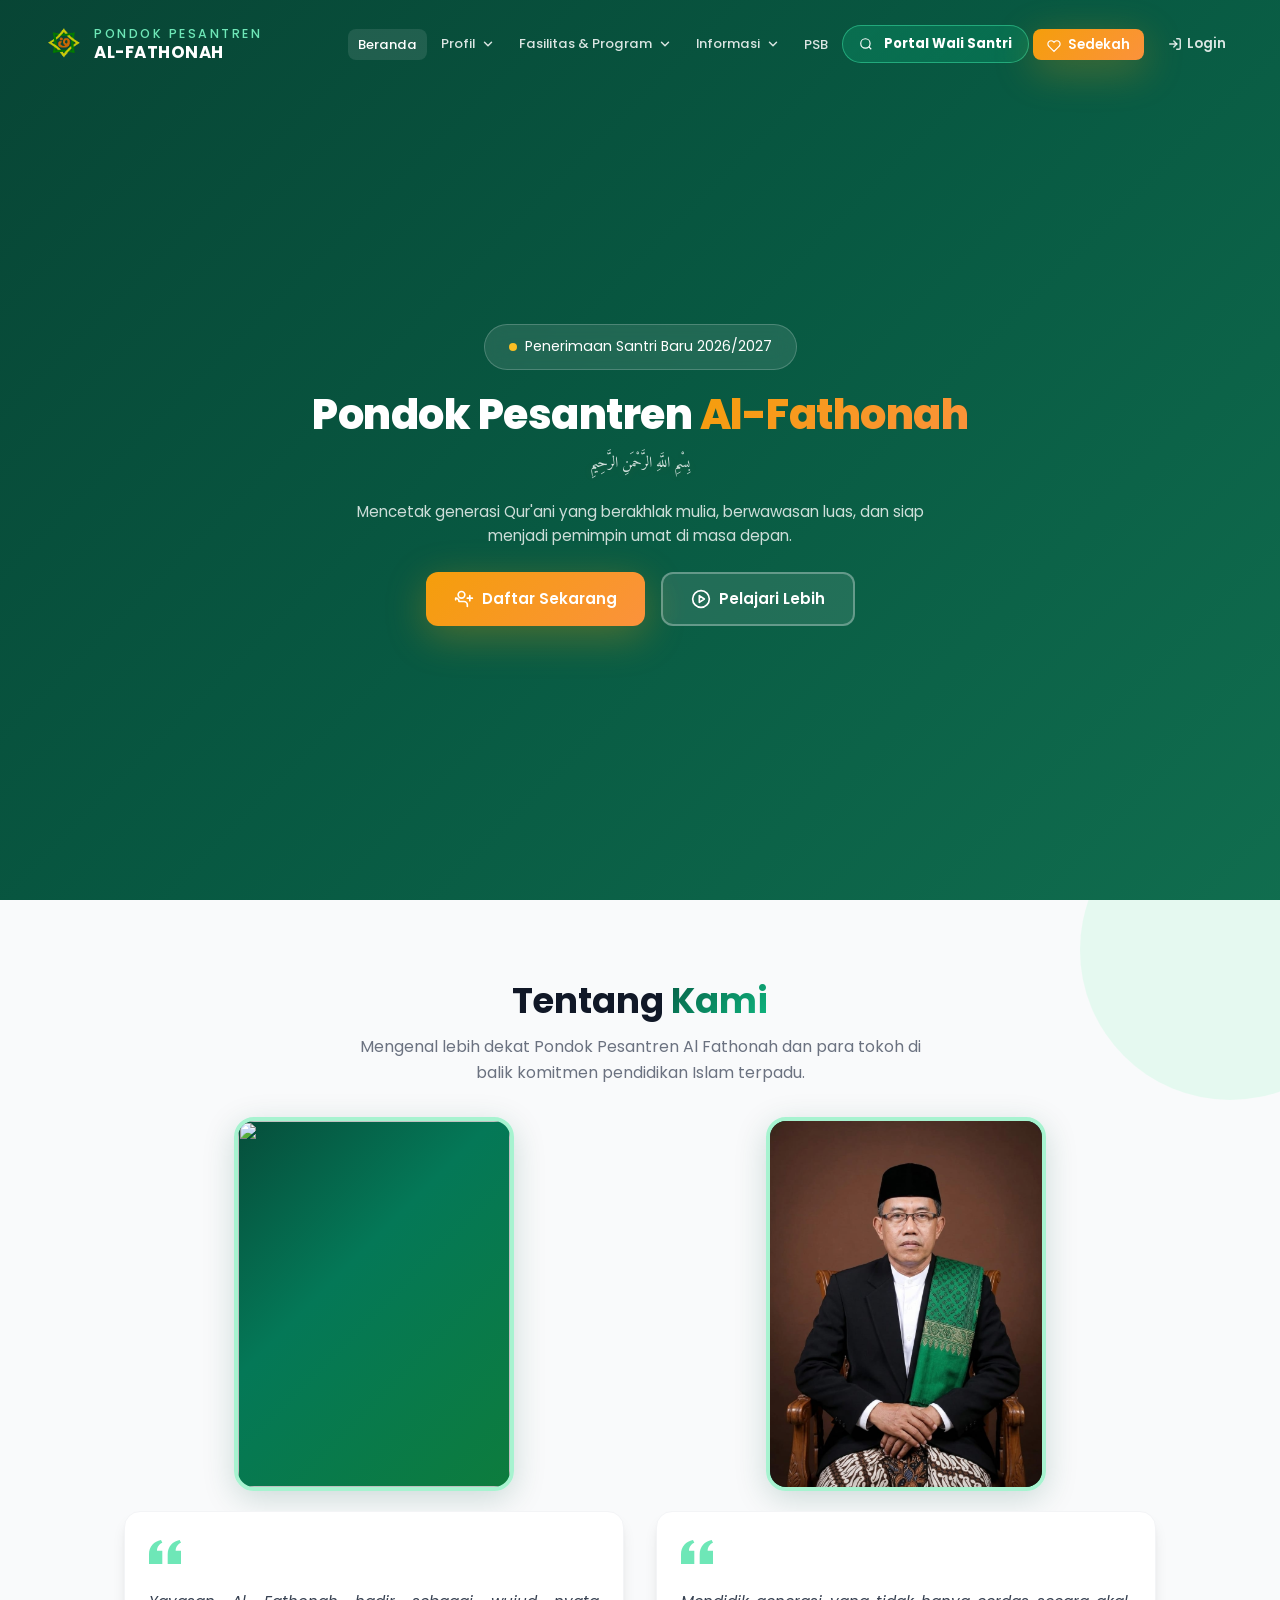
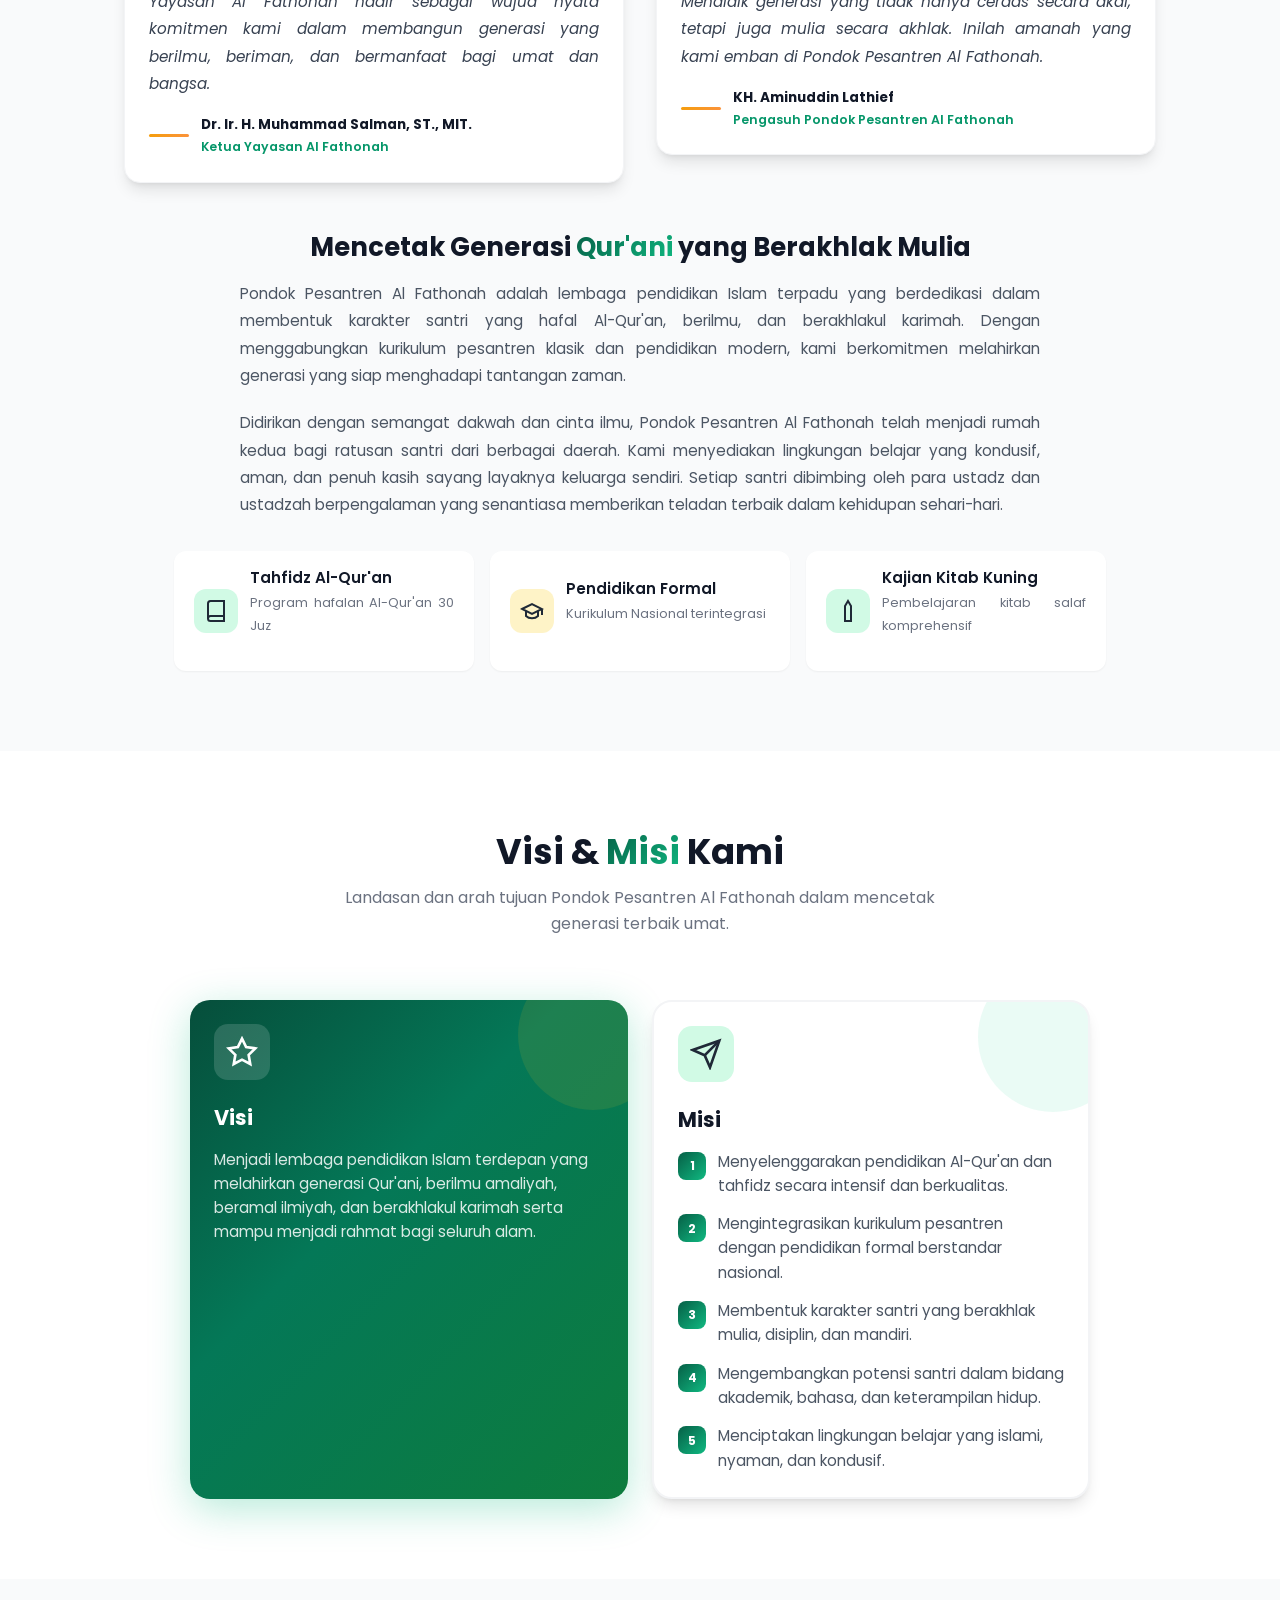
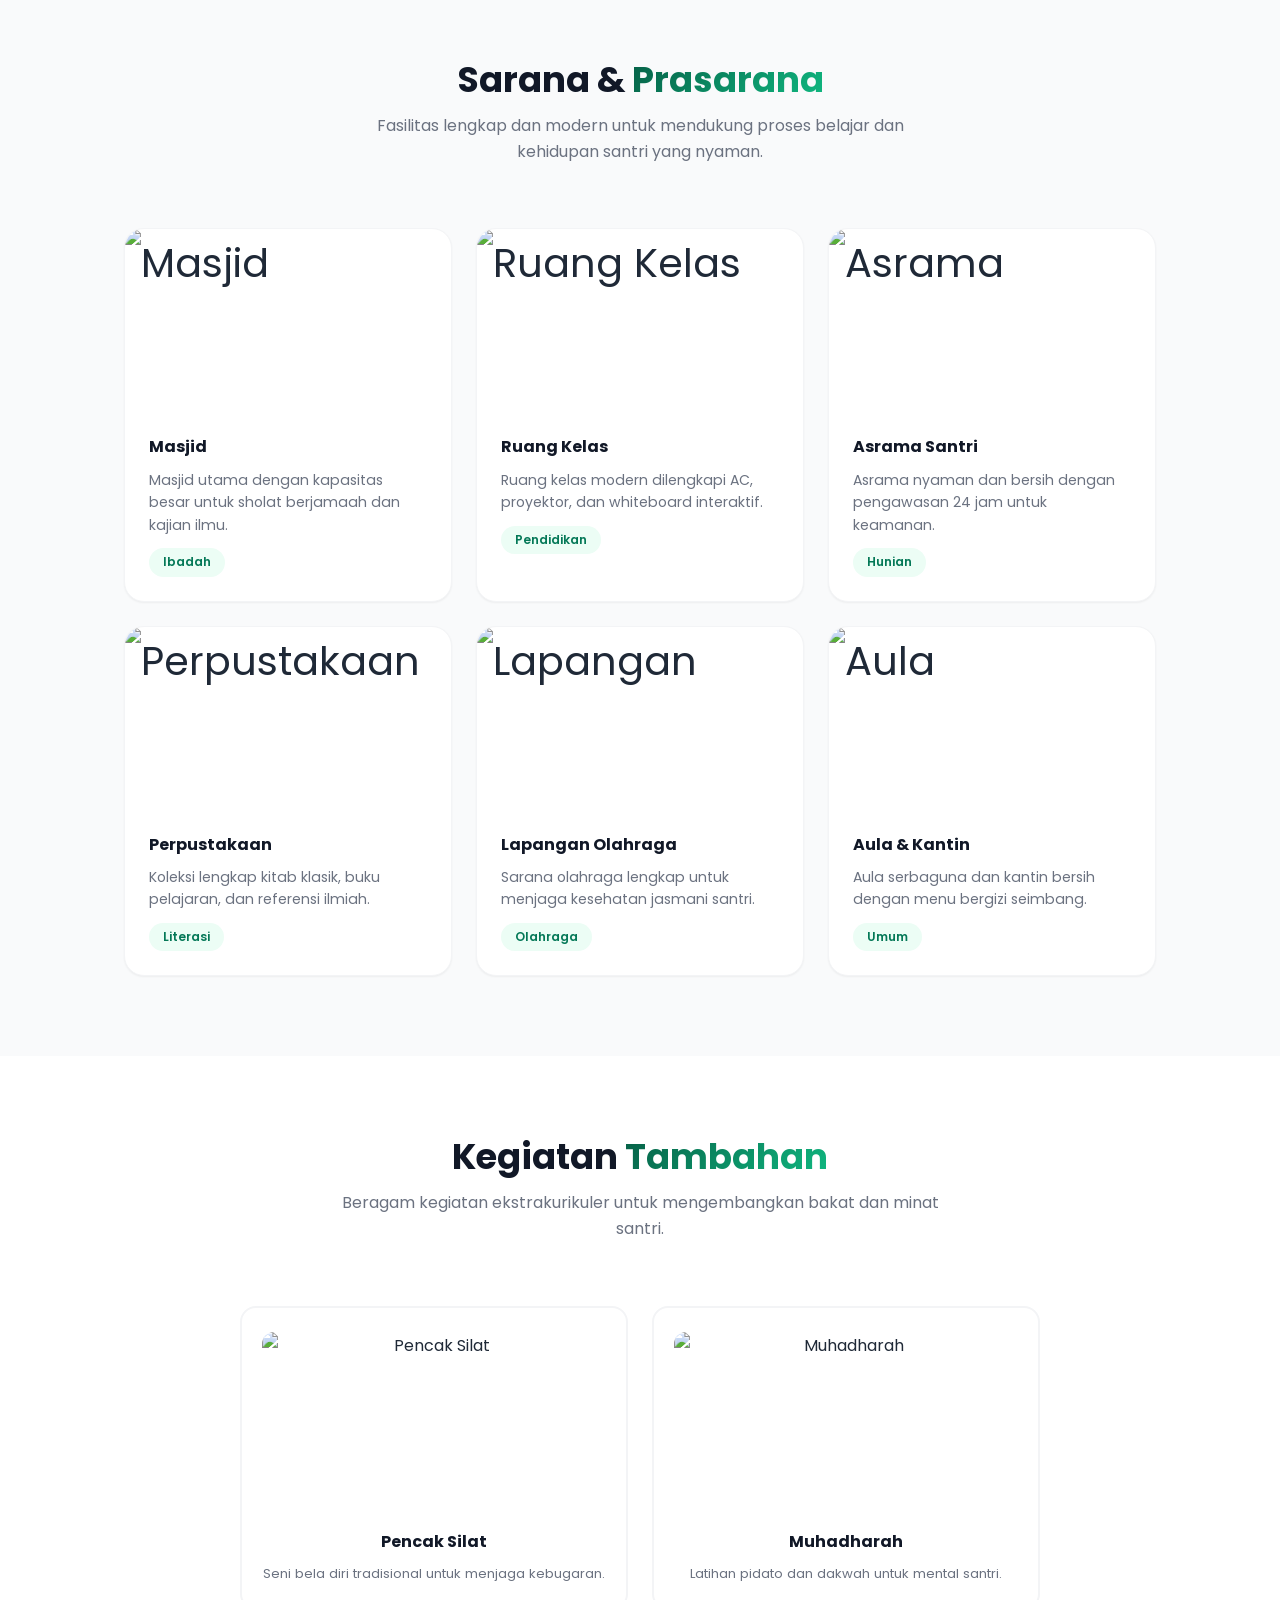
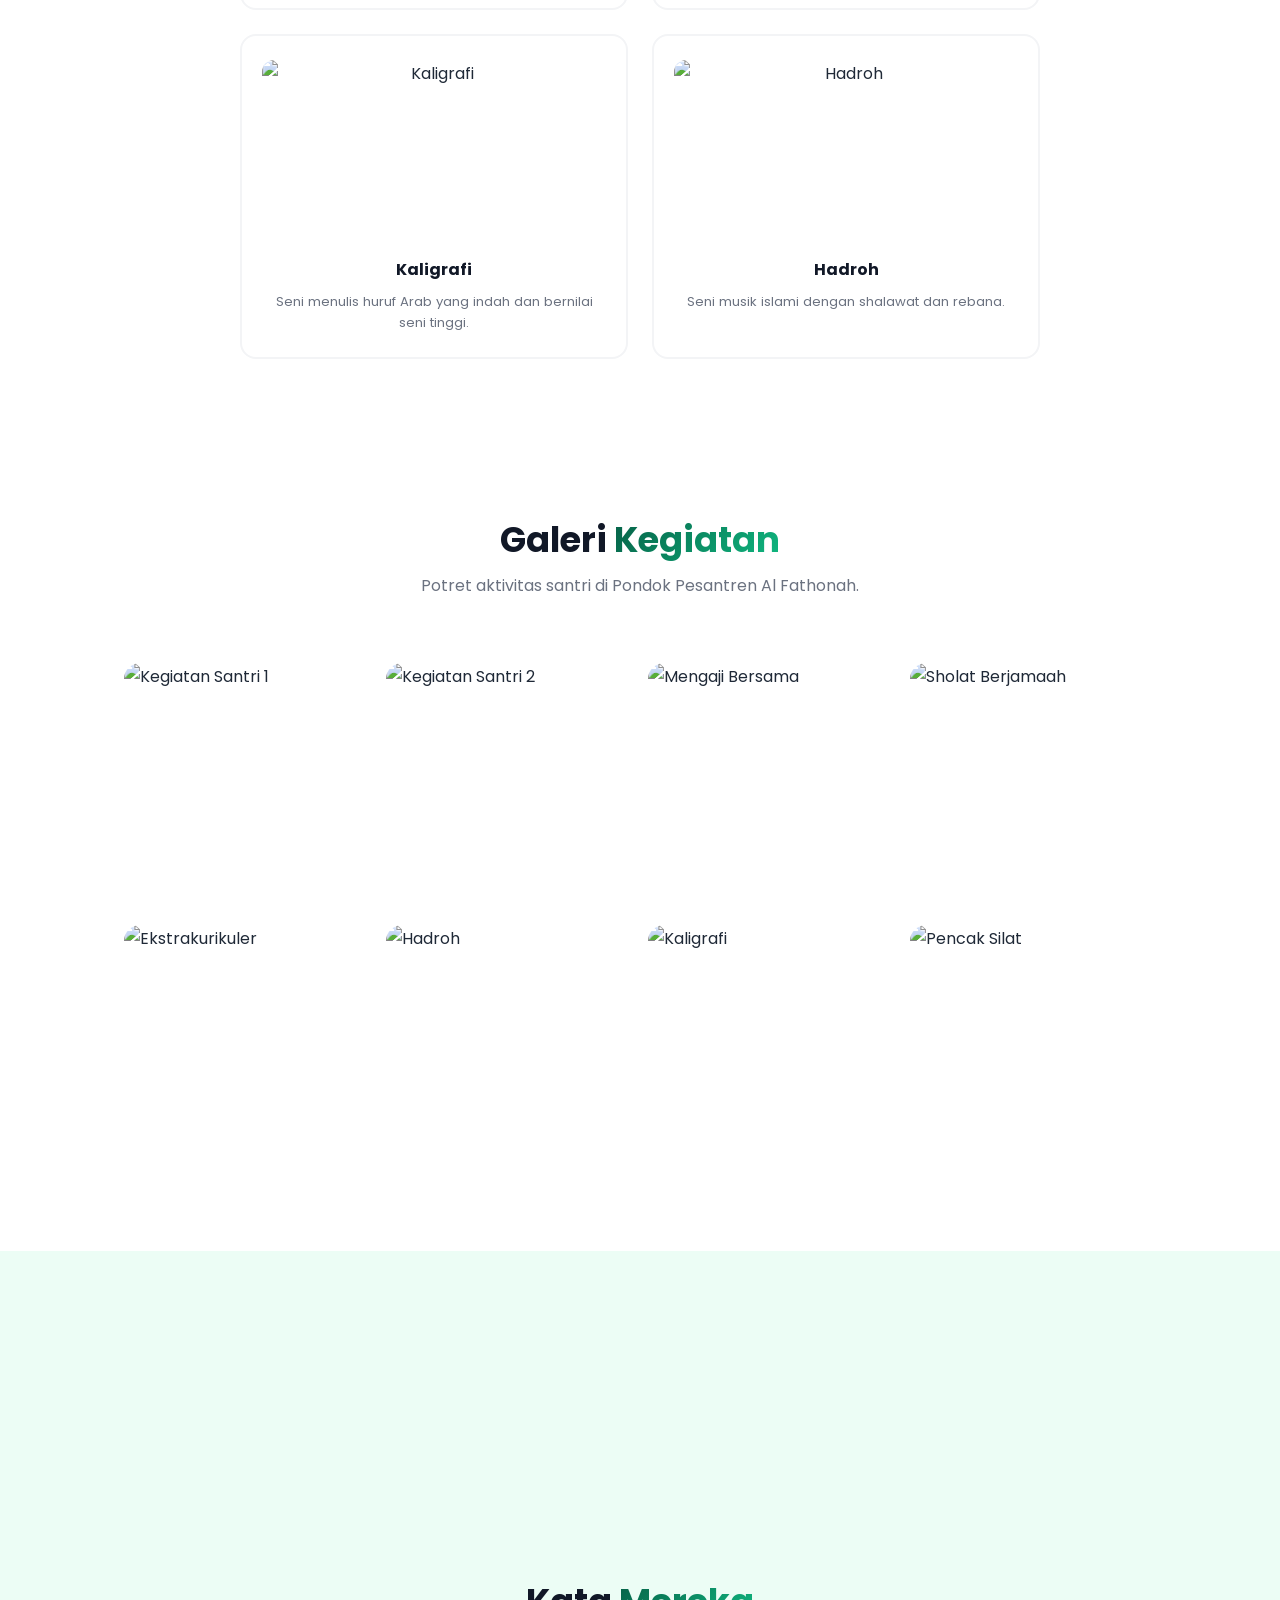
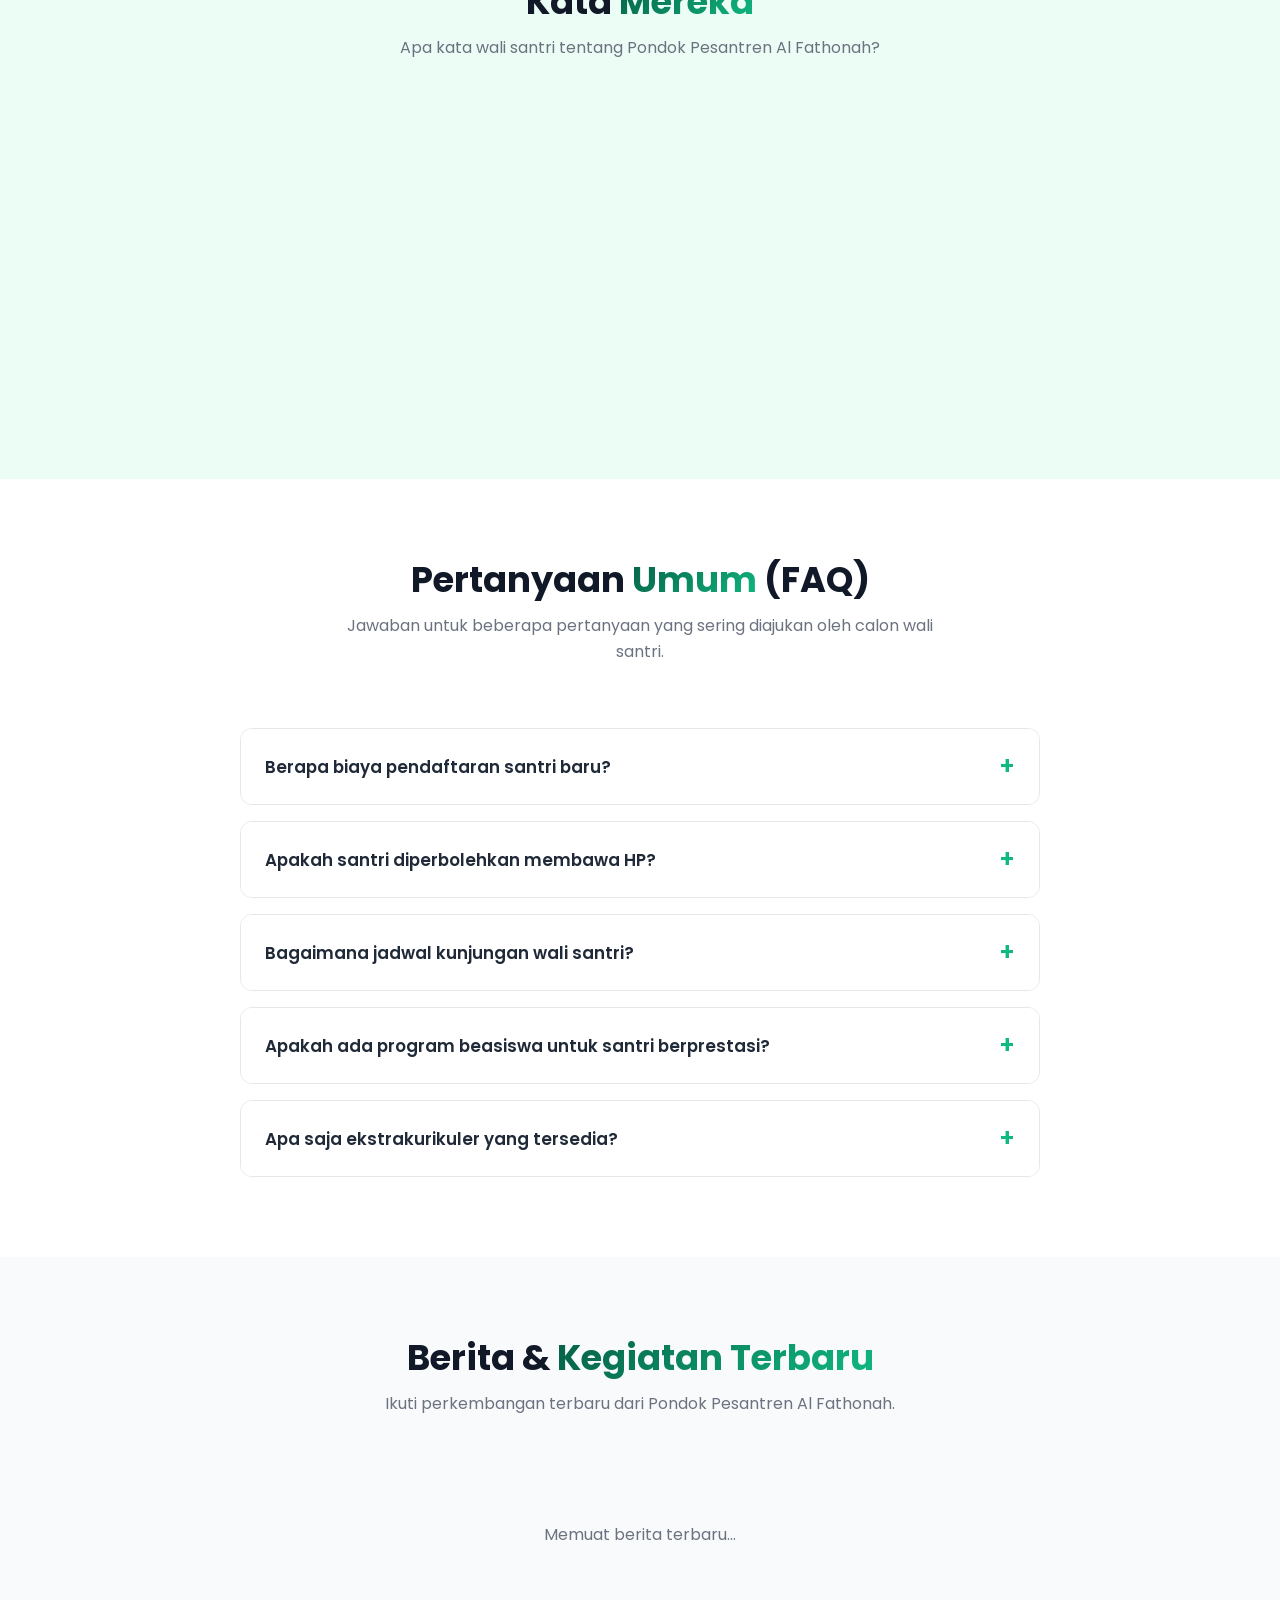
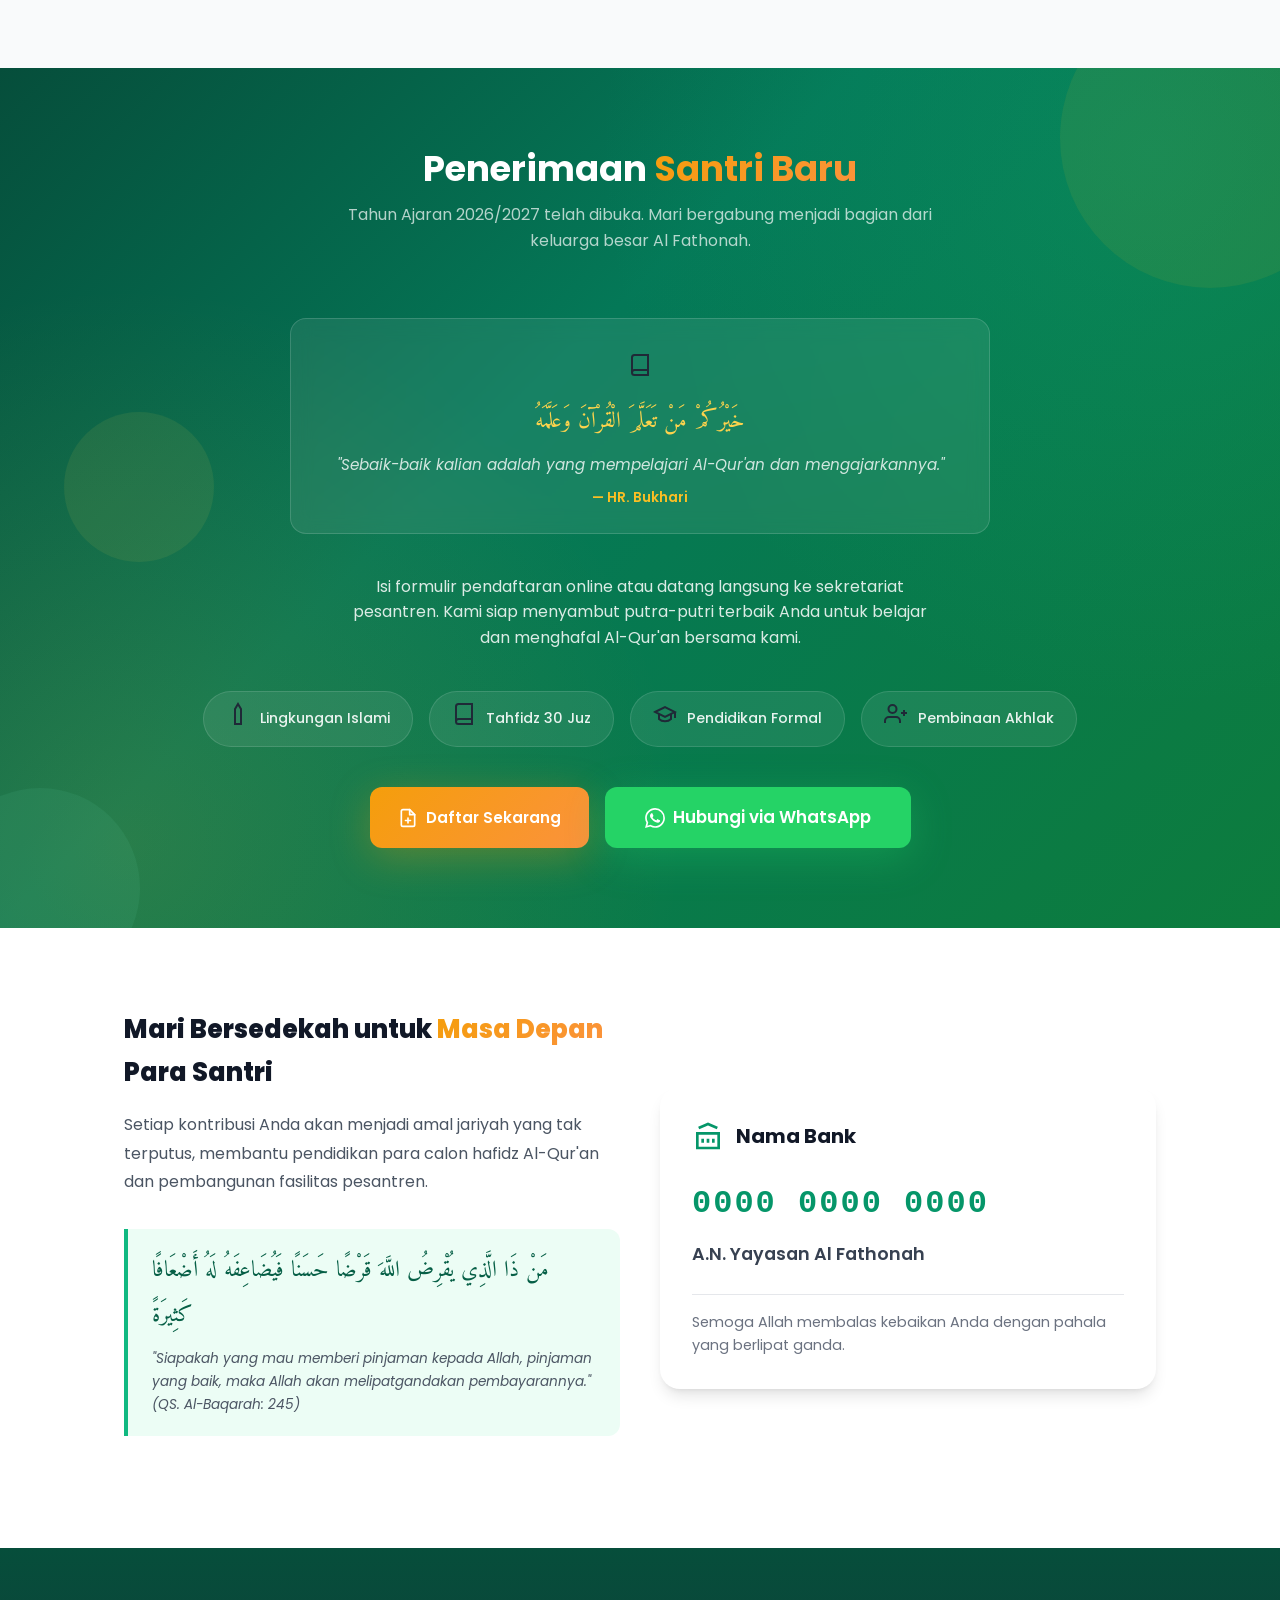
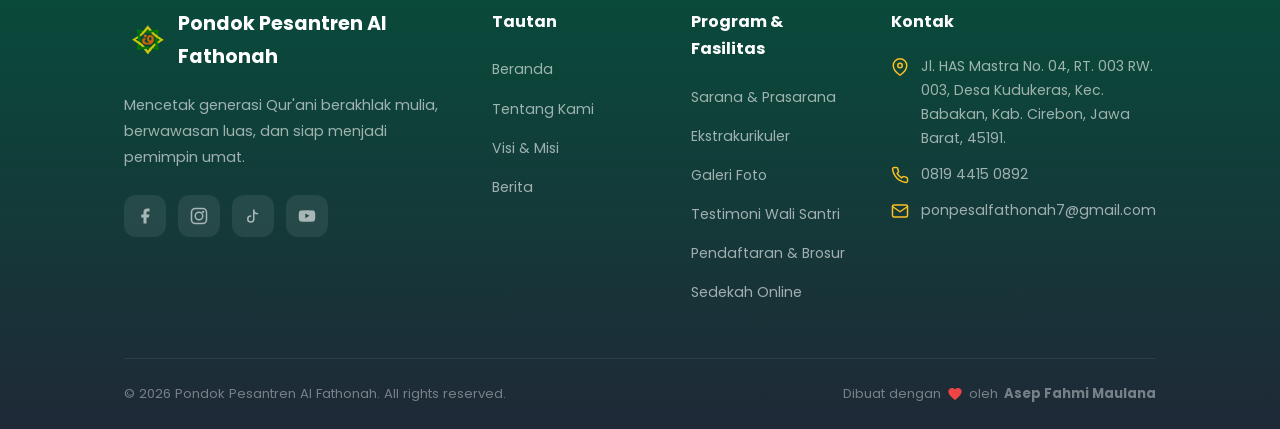
==== commit 02413e26: "Update index.html" ====
--- a/index.html
+++ b/index.html
@@ -161,6 +161,12 @@
             PSB
           </a>
         </li>
+        <li class="mobile-only">
+          <a href="#sedekah" class="nav-link" onclick="closeMenu()">
+            <svg class="nav-link-icon" viewBox="0 0 24 24" fill="none" stroke="currentColor" stroke-width="2" stroke-linecap="round" stroke-linejoin="round"><path d="M20.84 4.61a5.5 5.5 0 0 0-7.78 0L12 5.67l-1.06-1.06a5.5 5.5 0 0 0-7.78 7.78l1.06 1.06L12 21.23l7.78-7.78 1.06-1.06a5.5 5.5 0 0 0 0-7.78z"></path></svg>
+            Sedekah
+          </a>
+        </li>
         <li class="nav-mobile-cta">
           <a href="#" class="nav-link nav-login-mobile" onclick="openLoginModal(event)">
             <svg viewBox="0 0 24 24" fill="none" stroke="currentColor" stroke-width="2.5" stroke-linecap="round" stroke-linejoin="round" width="16" height="16"><path d="M15 3h4a2 2 0 012 2v14a2 2 0 01-2 2h-4"/><polyline points="10 17 15 12 10 7"/><line x1="15" y1="12" x2="3" y2="12"/></svg>
@@ -214,13 +220,6 @@
             </svg>
             Daftar Sekarang
           </a>
-          <button type="button" class="btn btn-portal-wali" onclick="openPortalSearchModal()">
-            <svg viewBox="0 0 24 24" fill="none" stroke="currentColor" stroke-width="2.2" width="18" height="18">
-              <circle cx="11" cy="11" r="8"></circle>
-              <line x1="21" y1="21" x2="16.65" y2="16.65"></line>
-            </svg>
-            Portal Wali Santri Terpadu
-          </button>
           <a href="#tentang" class="btn btn-secondary">
             <svg viewBox="0 0 24 24" fill="none" stroke="currentColor" stroke-width="2" stroke-linecap="round"
               stroke-linejoin="round">
@@ -719,12 +718,12 @@
           </div>
           <p>Mencetak generasi Qur'ani berakhlak mulia, berwawasan luas, dan siap menjadi pemimpin umat.</p>
           <div class="footer-socials">
-            <a href="#" class="footer-social-link" id="web_sosmed_facebook" aria-label="Facebook">
+            <a href="javascript:void(0)" class="footer-social-link" id="web_sosmed_facebook" aria-label="Facebook">
               <svg width="18" height="18" viewBox="0 0 24 24" fill="currentColor">
                 <path d="M18 2h-3a5 5 0 00-5 5v3H7v4h3v8h4v-8h3l1-4h-4V7a1 1 0 011-1h3z" />
               </svg>
             </a>
-            <a href="#" class="footer-social-link" id="web_sosmed_instagram" aria-label="Instagram">
+            <a href="javascript:void(0)" class="footer-social-link" id="web_sosmed_instagram" aria-label="Instagram">
               <svg width="18" height="18" viewBox="0 0 24 24" fill="none" stroke="currentColor" stroke-width="2"
                 stroke-linecap="round" stroke-linejoin="round">
                 <rect x="2" y="2" width="20" height="20" rx="5" />
@@ -732,12 +731,12 @@
                 <circle cx="17.5" cy="6.5" r="1.5" fill="currentColor" stroke="none" />
               </svg>
             </a>
-            <a href="#" class="footer-social-link" id="web_sosmed_tiktok" aria-label="TikTok">
+            <a href="javascript:void(0)" class="footer-social-link" id="web_sosmed_tiktok" aria-label="TikTok">
               <svg width="18" height="18" viewBox="0 0 24 24" fill="none" stroke="currentColor" stroke-width="2" stroke-linecap="round" stroke-linejoin="round">
                 <path d="M9 12a4 4 0 1 0 4 4V4a5 5 0 0 0 5 5"></path>
               </svg>
             </a>
-            <a href="#" class="footer-social-link" id="web_sosmed_youtube" aria-label="YouTube">
+            <a href="javascript:void(0)" class="footer-social-link" id="web_sosmed_youtube" aria-label="YouTube">
               <svg width="18" height="18" viewBox="0 0 24 24" fill="currentColor">
                 <path
                   d="M23 9.71a8.5 8.5 0 00-.91-4.13 2.92 2.92 0 00-1.72-1A78 78 0 0012 4.2a78 78 0 00-8.37.38 2.92 2.92 0 00-1.72 1A8.5 8.5 0 001 9.71a57 57 0 000 4.58 8.5 8.5 0 00.91 4.13 2.92 2.92 0 001.72 1A78 78 0 0012 19.8a78 78 0 008.37-.38 2.92 2.92 0 001.72-1 8.5 8.5 0 00.91-4.13 57 57 0 000-4.58zM9.74 14.85V8.55l5.57 3.15z" />
@@ -1142,17 +1141,8 @@
         </div>
       </div>
 
-      <!-- Readonly Notice Ribbon -->
-      <div class="portal-readonly-notice">
-        <div class="portal-readonly-notice-text">
-          <svg viewBox="0 0 24 24" fill="none" stroke="currentColor" stroke-width="2" width="16" height="16"><rect x="3" y="11" width="18" height="11" rx="2" ry="2"></rect><path d="M7 11V7a5 5 0 0 1 10 0v4"></path></svg>
-          <span>Mode Hanya Lihat (Khusus Wali Santri) — Terhubung langsung ke data resmi pesantren</span>
-        </div>
-        <span style="font-weight: 600; color: #1E40AF; font-size: 0.78rem;">Al-Fathonah System</span>
-      </div>
-
       <!-- Segmented Tabs Navigation -->
-      <div style="padding: 16px 28px 0 28px; background: #FFFFFF;">
+      <div class="portal-tabs-wrapper" id="portalTabsWrapper">
         <div class="portal-tabs-nav" id="portalTabsNav">
           <button type="button" class="portal-tab-btn active" id="portalTabBtnSpp" onclick="switchPortalTab('spp')">
             <svg viewBox="0 0 24 24" fill="none" stroke="currentColor" stroke-width="2" width="16" height="16"><rect x="2" y="5" width="20" height="14" rx="2"></rect><line x1="2" y1="10" x2="22" y2="10"></line></svg>
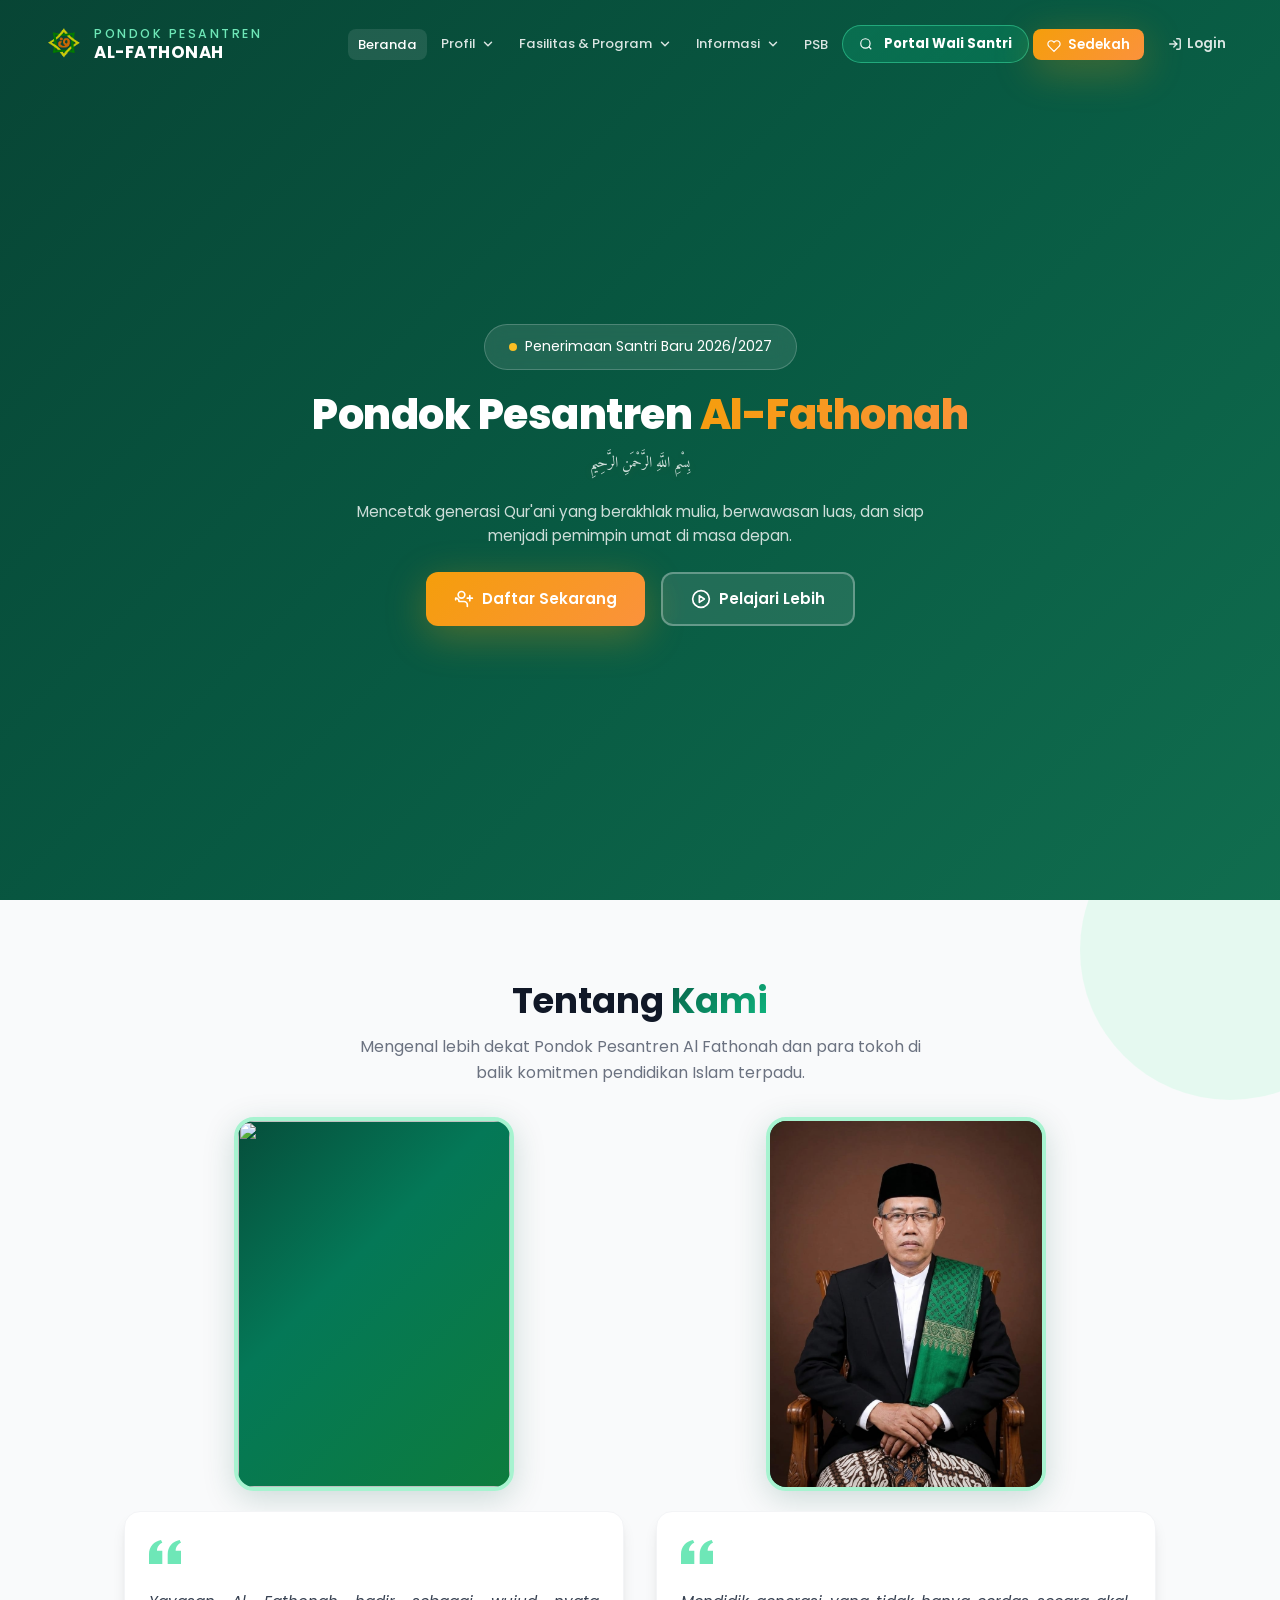
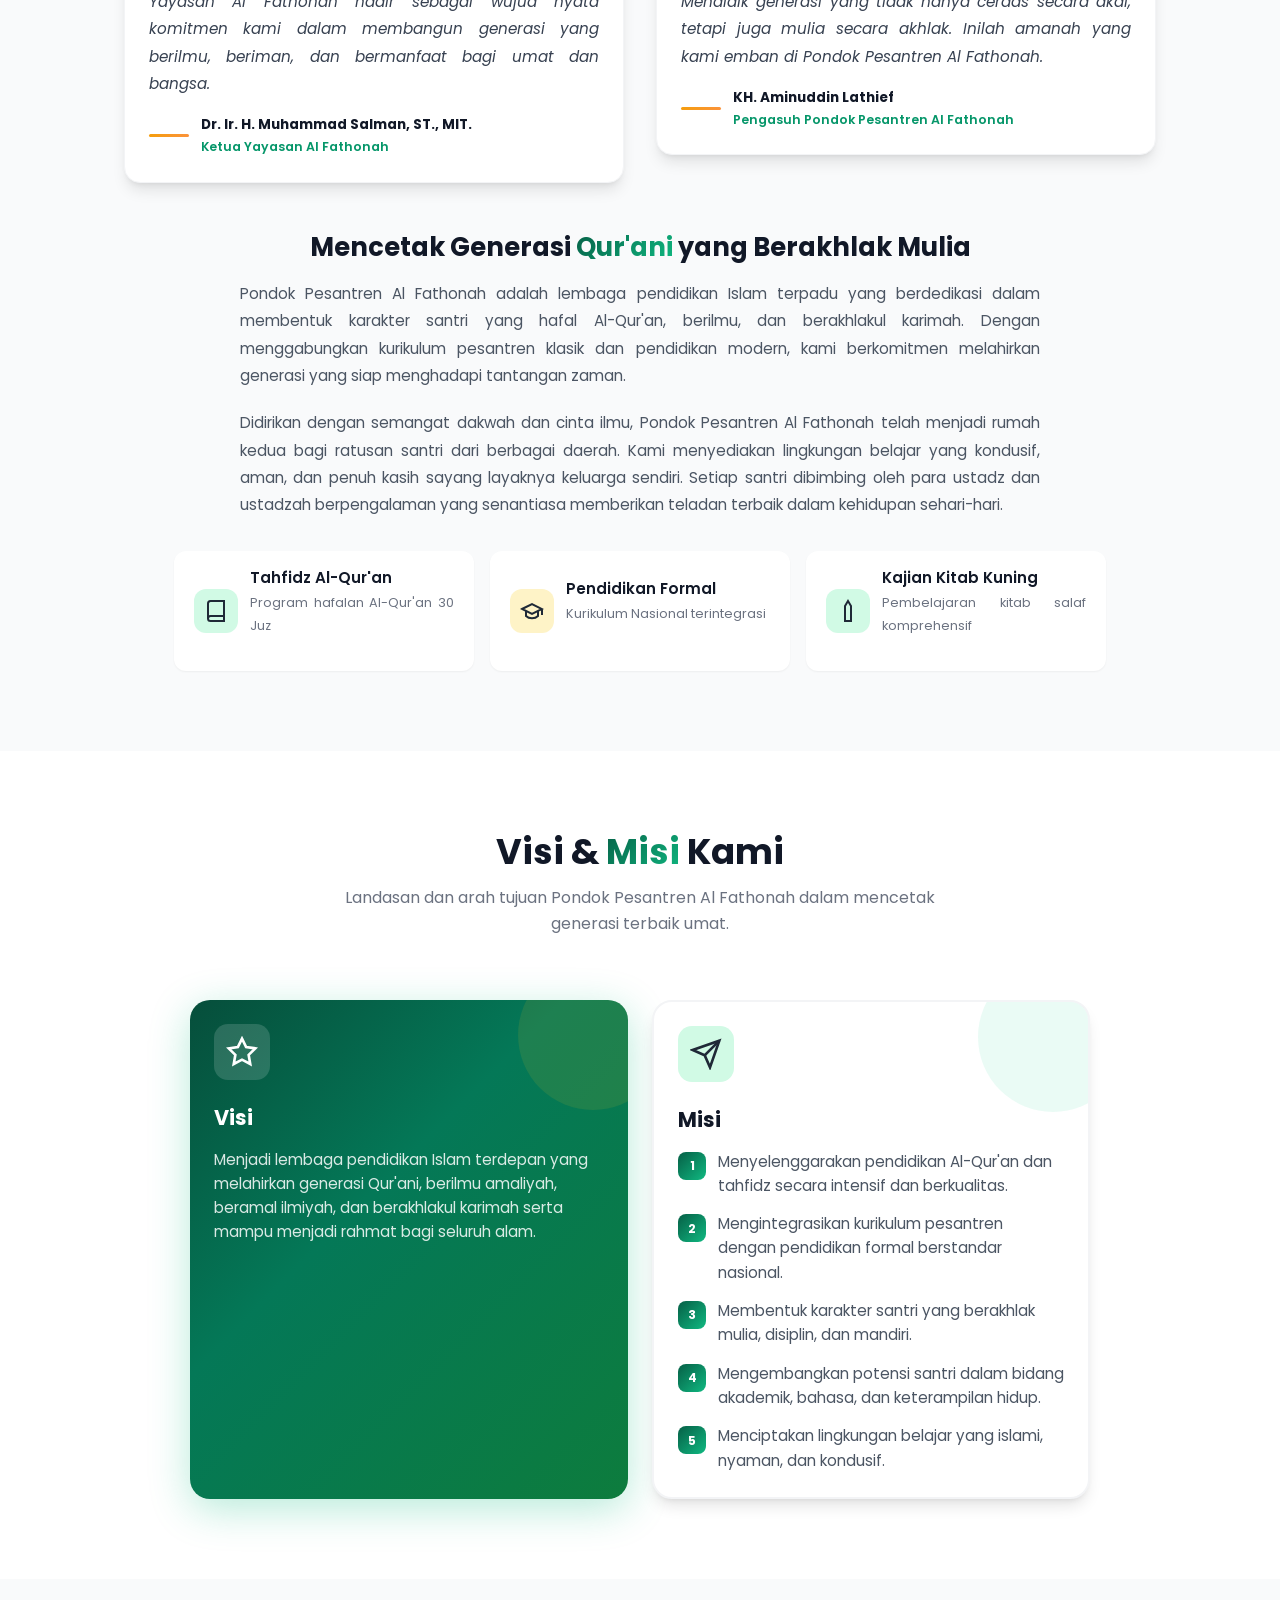
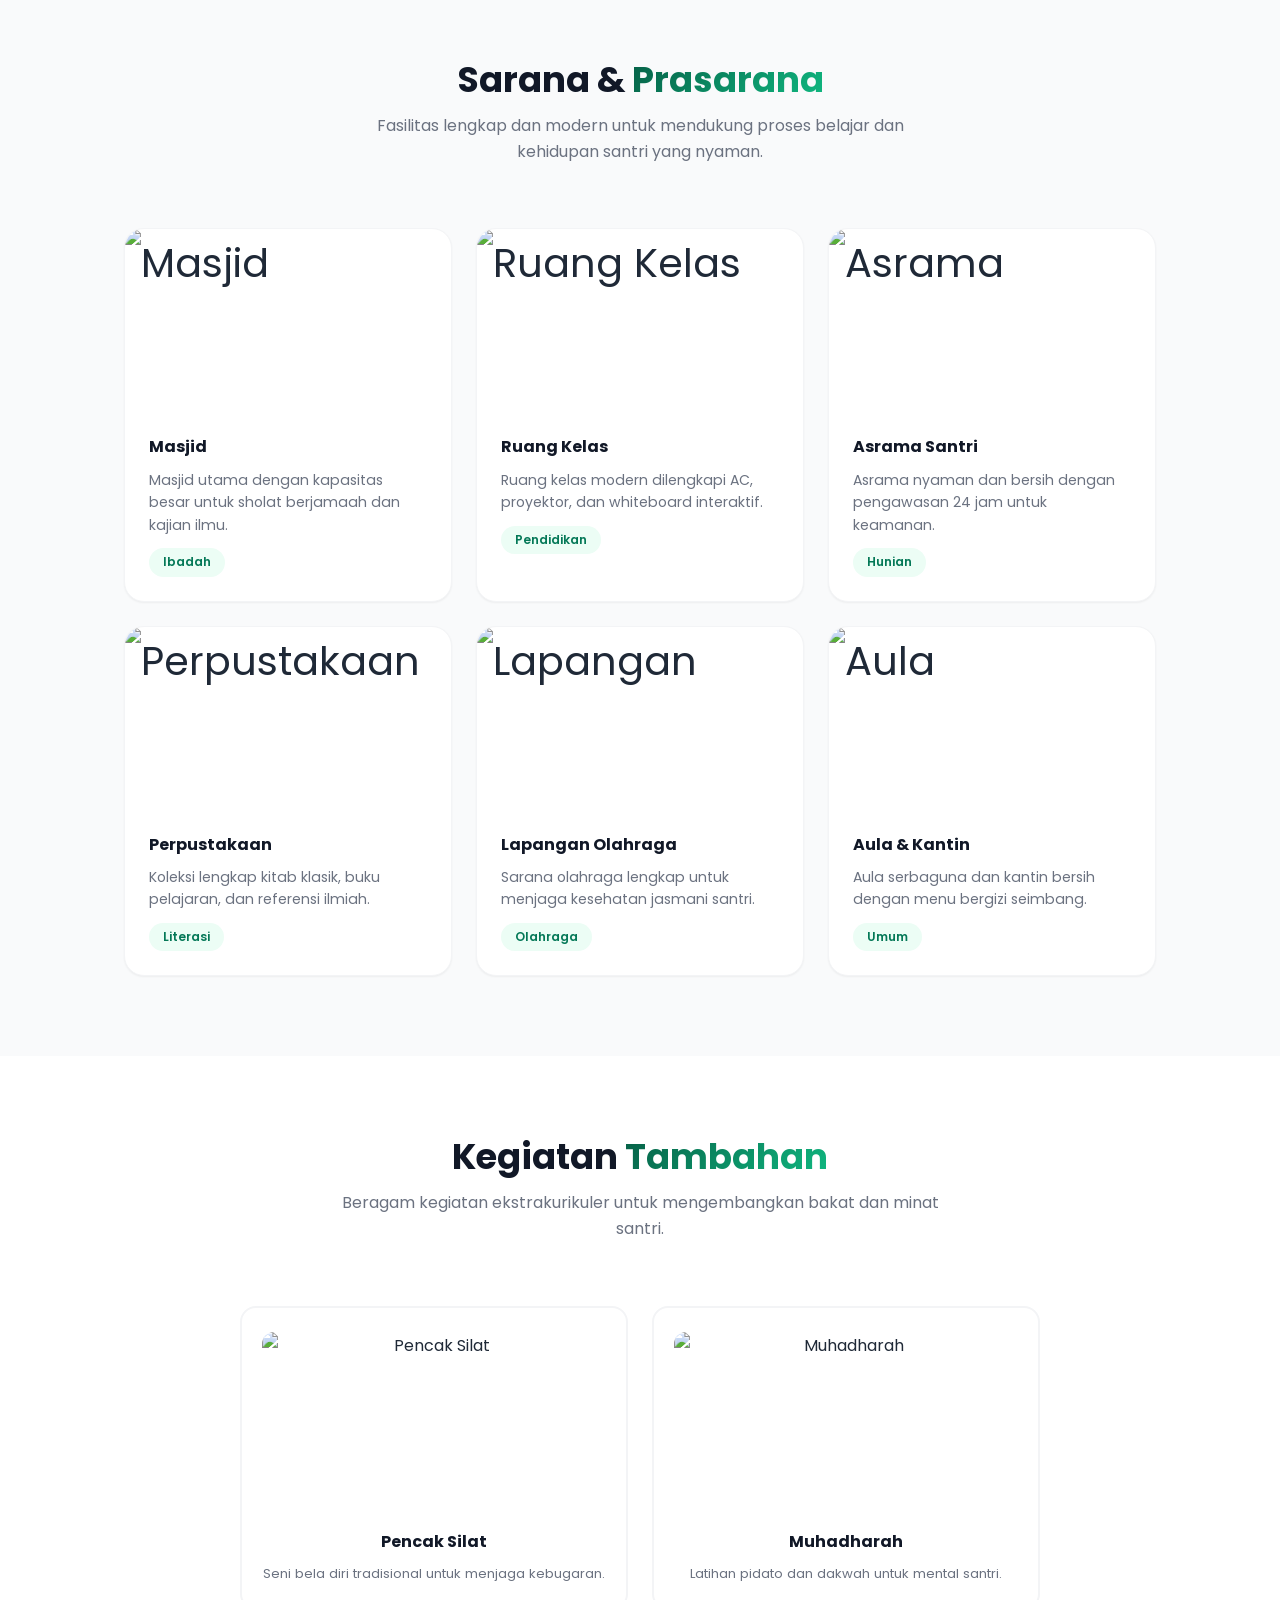
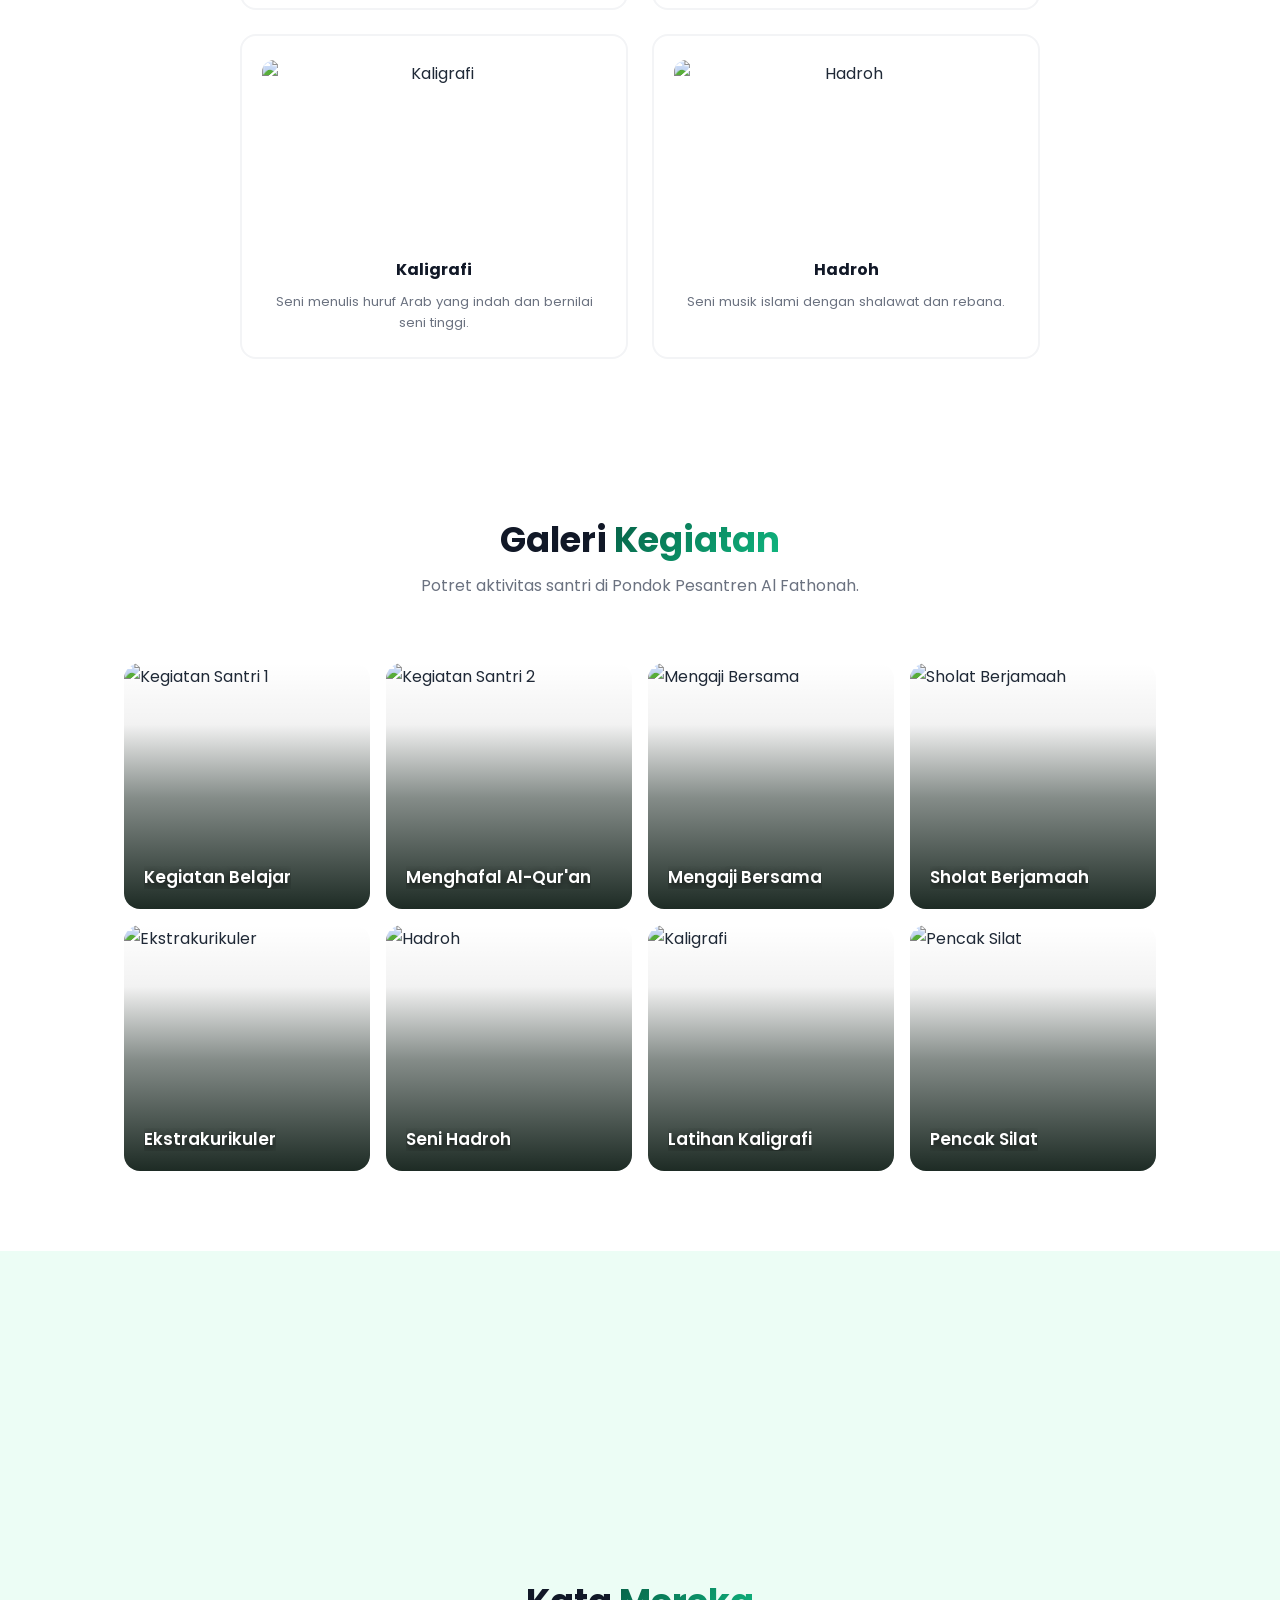
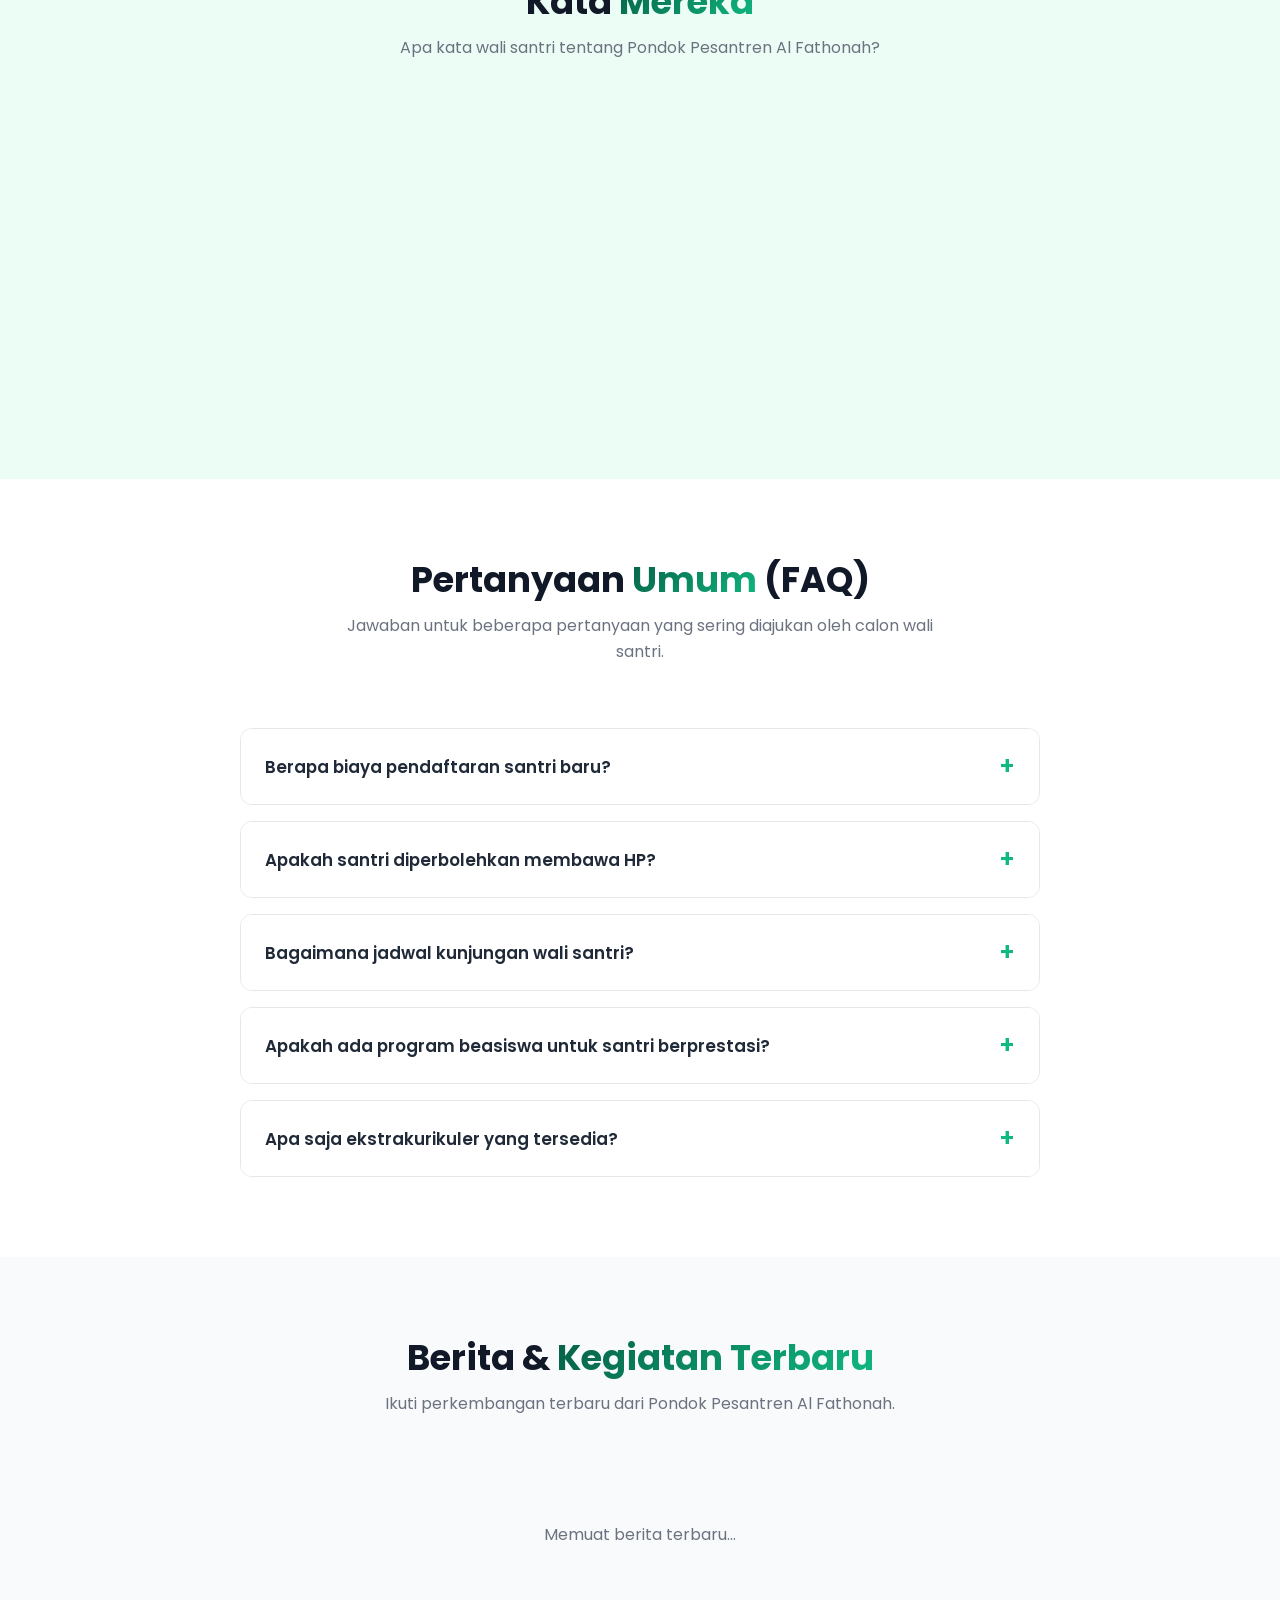
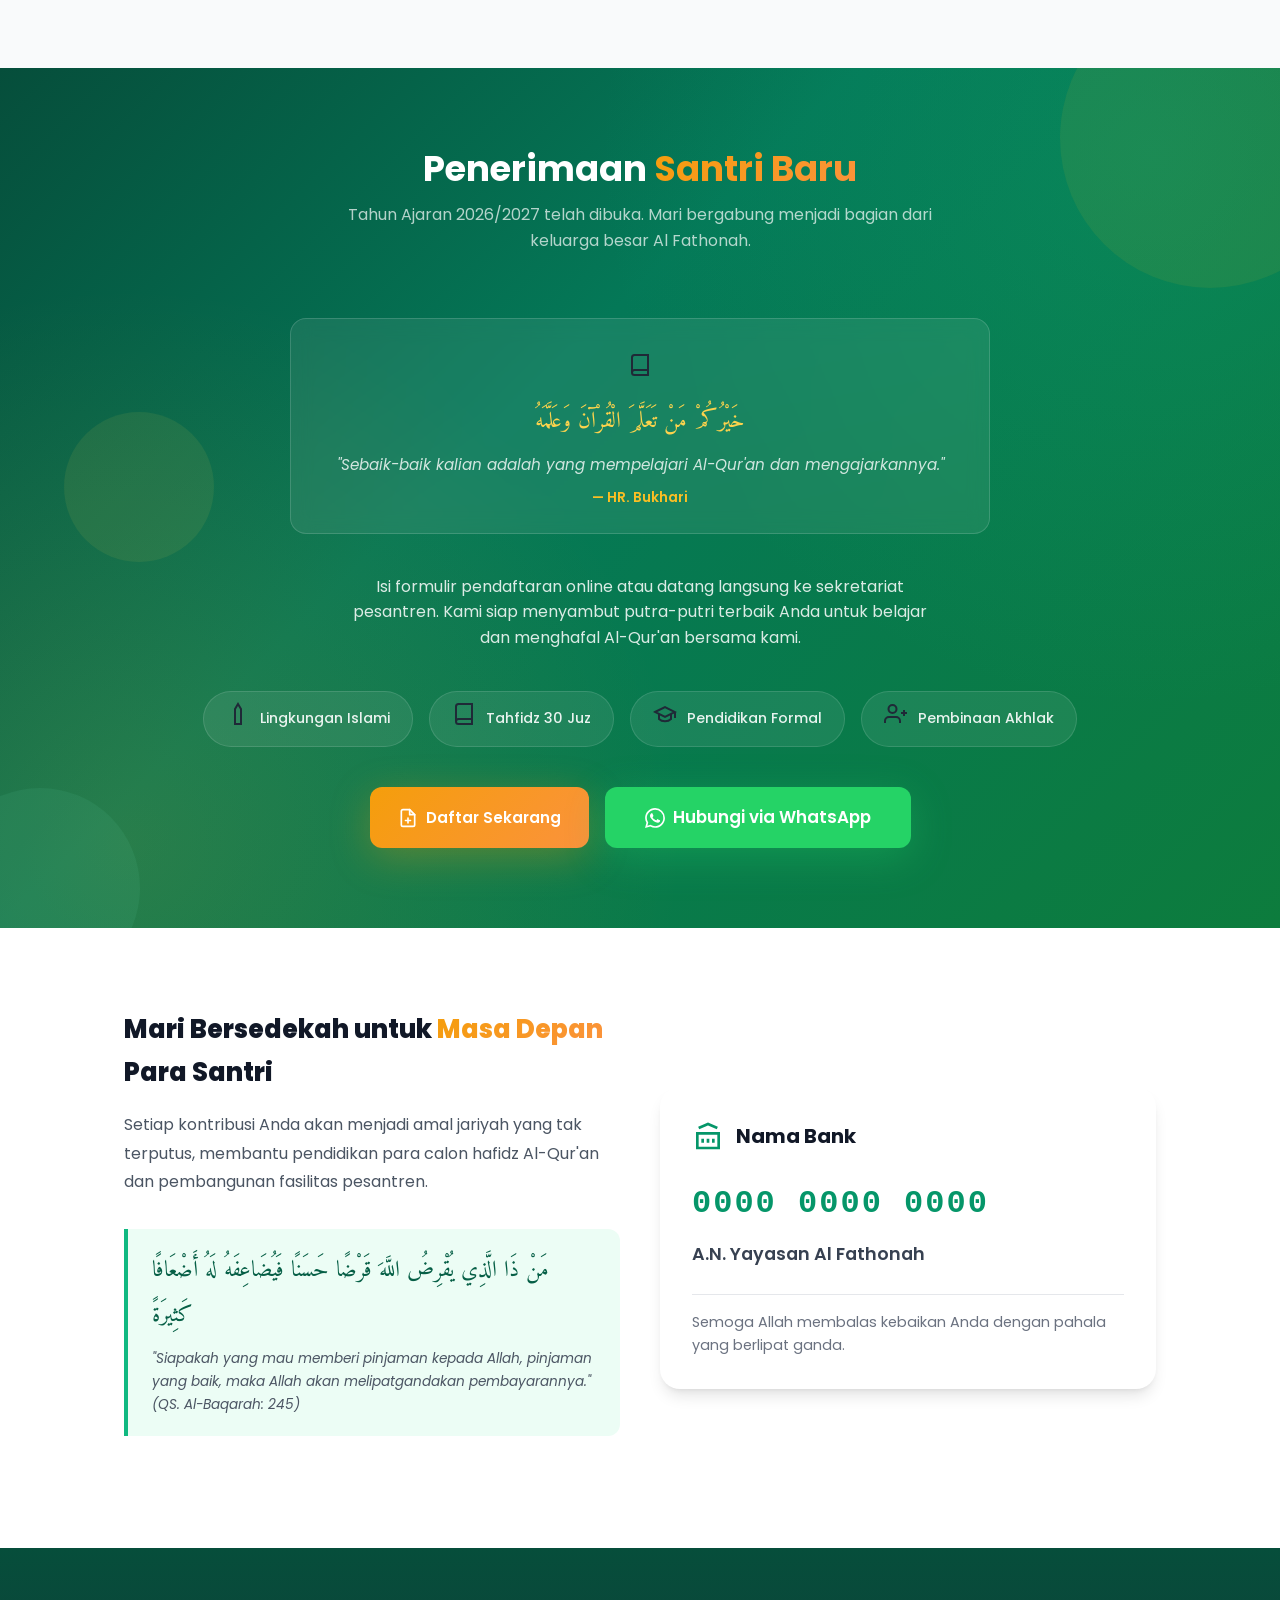
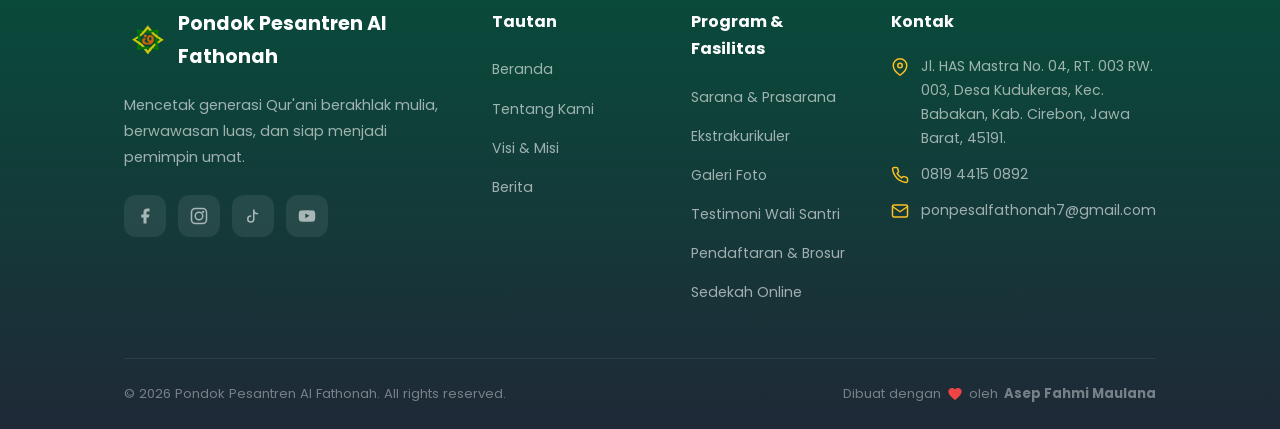
==== commit 4d49e2cc: "Update index.html" ====
--- a/index.html
+++ b/index.html
@@ -16,7 +16,8 @@
   <meta name="apple-mobile-web-app-status-bar-style" content="black-translucent">
   <script>
     // Jika aplikasi dibuka sebagai PWA Android / standalone app, langsung arahkan ke login.html
-    if (window.matchMedia('(display-mode: standalone)').matches || window.navigator.standalone === true) {
+    // Kecuali jika ada parameter ?web=true (dari tombol "Kembali ke Halaman Web Profil")
+    if ((window.matchMedia('(display-mode: standalone)').matches || window.matchMedia('(display-mode: fullscreen)').matches || window.navigator.standalone === true) && !window.location.search.includes('web=true')) {
       window.location.replace('login.html');
     }
     // Daftarkan service worker
--- a/styles.css
+++ b/styles.css
@@ -2641,32 +2641,40 @@
 .galeri-overlay {
   position: absolute;
   inset: 0;
-  background: linear-gradient(to top, rgba(0,0,0,0.8), transparent);
+  background: linear-gradient(to top, rgba(10, 25, 18, 0.92) 0%, rgba(10, 25, 18, 0.5) 45%, rgba(0, 0, 0, 0.05) 75%, transparent 100%);
   display: flex;
   align-items: flex-end;
-  padding: 20px;
-  opacity: 0;
-  transition: opacity 0.3s ease;
+  padding: clamp(14px, 2.5vw, 20px);
+  opacity: 1; /* Selalu terlihat tanpa harus di-hover / diklik */
+  transition: background 0.4s ease;
 }
 
 .galeri-overlay span {
-  color: var(--white);
+  color: #ffffff;
   font-weight: 600;
-  font-size: 1.1rem;
-  transform: translateY(20px);
-  transition: transform 0.3s ease;
+  font-size: clamp(0.92rem, 2vw, 1.05rem);
+  line-height: 1.35;
+  text-shadow: 0 2px 8px rgba(0, 0, 0, 0.85);
+  transform: translateY(0); /* Posisi stabil selalu terlihat */
+  transition: transform 0.3s cubic-bezier(0.16, 1, 0.3, 1), color 0.3s ease;
+  display: -webkit-box;
+  -webkit-line-clamp: 2;
+  line-clamp: 2;
+  -webkit-box-orient: vertical;
+  overflow: hidden;
 }
 
 .galeri-item:hover img {
-  transform: scale(1.1);
+  transform: scale(1.08);
 }
 
 .galeri-item:hover .galeri-overlay {
-  opacity: 1;
+  background: linear-gradient(to top, rgba(16, 94, 65, 0.95) 0%, rgba(10, 40, 25, 0.65) 45%, rgba(0, 0, 0, 0.15) 75%, transparent 100%);
 }
 
 .galeri-item:hover .galeri-overlay span {
-  transform: translateY(0);
+  transform: translateY(-2px);
+  color: #e6fffa;
 }
 
 /* ===== TESTIMONI ===== */
@@ -4067,13 +4075,13 @@
   display: flex;
   align-items: center;
 }
-
-.mobile-only {
-  display: none !important;
-}
-
-@media (max-width: 1024px) {
-  .mobile-only {
-    display: list-item !important;
-  }
-}
+
+.mobile-only {
+  display: none !important;
+}
+
+@media (max-width: 1024px) {
+  .mobile-only {
+    display: list-item !important;
+  }
+}
--- a/portal-santri.css
+++ b/portal-santri.css
@@ -557,6 +557,11 @@
 }
 
 /* Segmented Tab Navigation */
+.portal-tabs-wrapper {
+  padding: 16px 28px 0 28px;
+  background: #FFFFFF;
+}
+
 .portal-tabs-nav {
   display: flex;
   gap: 8px;
@@ -954,7 +959,7 @@
 /* ===== RESPONSIVE BREAKPOINTS ===== */
 @media (max-width: 768px) {
   .portal-santri-card {
-    padding: 28px 20px;
+    padding: 24px 18px;
     border-radius: 20px;
   }
 
@@ -971,42 +976,322 @@
     width: 100%;
   }
 
+  .portal-modal-overlay {
+    padding: 10px 8px;
+    align-items: center;
+  }
+
   .portal-modal-container {
     max-height: 96vh;
     border-radius: 18px;
-  }
-
+    width: 100%;
+  }
+
+  /* Header Mobile */
   .portal-modal-header {
-    padding: 18px 20px;
+    padding: 16px 16px 14px 16px;
     flex-direction: column;
     align-items: flex-start;
-  }
-
+    gap: 12px;
+    position: relative;
+  }
+
+  .portal-header-left {
+    width: 100%;
+    display: flex;
+    align-items: center;
+    gap: 12px;
+    padding-right: 44px; /* Space for absolute close button */
+    box-sizing: border-box;
+  }
+
+  .portal-avatar-wrap {
+    width: 48px;
+    height: 48px;
+    border-radius: 14px;
+    flex-shrink: 0;
+  }
+
+  .portal-avatar-initials {
+    font-size: 1.15rem;
+  }
+
+  .portal-header-meta {
+    flex: 1;
+    min-width: 0;
+  }
+
+  .portal-header-meta h3 {
+    font-size: 1.15rem;
+    line-height: 1.3;
+    display: flex;
+    align-items: center;
+    gap: 6px;
+    word-break: break-word;
+  }
+
+  .portal-header-meta h3 span {
+    display: inline-block;
+  }
+
+  .portal-verified-icon {
+    width: 16px;
+    height: 16px;
+    flex-shrink: 0;
+  }
+
+  .portal-header-tags {
+    display: flex;
+    flex-wrap: wrap;
+    gap: 5px;
+    margin-top: 5px;
+  }
+
+  .portal-meta-tag {
+    font-size: 0.72rem;
+    padding: 2px 7px;
+    border-radius: 5px;
+  }
+
+  /* Header Action Buttons (Cari Lain & Cetak / PDF) */
   .portal-header-actions {
-    align-self: flex-end;
-    margin-top: -46px;
-  }
-
+    width: 100%;
+    display: flex;
+    align-items: center;
+    gap: 8px;
+    margin: 0;
+  }
+
+  .portal-header-actions .portal-btn-print {
+    flex: 1;
+    justify-content: center;
+    padding: 8px 10px;
+    font-size: 0.8rem;
+    border-radius: 9px;
+    white-space: nowrap;
+    gap: 5px;
+  }
+
+  .portal-header-actions .portal-btn-print svg {
+    width: 14px;
+    height: 14px;
+  }
+
+  /* Close Button (X) at Top-Right Corner */
+  .portal-header-actions .portal-btn-icon-head {
+    position: absolute;
+    top: 14px;
+    right: 14px;
+    width: 36px;
+    height: 36px;
+    border-radius: 10px;
+    background: rgba(255, 255, 255, 0.2);
+    margin: 0;
+  }
+
+  /* Notice Ribbon */
+  .portal-readonly-notice {
+    padding: 8px 16px;
+    flex-direction: column;
+    align-items: flex-start;
+    gap: 4px;
+  }
+
+  .portal-readonly-notice-text {
+    font-size: 0.74rem;
+    line-height: 1.35;
+  }
+
+  .portal-readonly-notice > span:last-child {
+    font-size: 0.7rem;
+    color: #1D4ED8;
+  }
+
+  /* Tabs Bar */
+  .portal-tabs-wrapper {
+    padding: 10px 14px 0 14px;
+  }
+
+  .portal-tabs-nav {
+    display: flex;
+    gap: 6px;
+    background: #F3F4F6;
+    padding: 4px;
+    border-radius: 12px;
+    margin-bottom: 12px;
+    overflow-x: auto;
+    -webkit-overflow-scrolling: touch;
+    scrollbar-width: none;
+    justify-content: flex-start;
+  }
+
+  .portal-tabs-nav::-webkit-scrollbar {
+    display: none;
+  }
+
+  .portal-tab-btn {
+    flex: 0 0 auto;
+    padding: 7px 12px;
+    font-size: 0.78rem;
+    gap: 5px;
+    border-radius: 8px;
+  }
+
+  .portal-tab-btn svg {
+    width: 14px;
+    height: 14px;
+  }
+
+  /* Modal Body */
   .portal-modal-body {
-    padding: 18px 16px;
-  }
-
+    padding: 14px 14px 18px 14px;
+  }
+
+  /* Quick Summary Stat Cards */
   .portal-stats-grid {
     grid-template-columns: 1fr;
+    gap: 8px;
+    margin-bottom: 14px;
+  }
+
+  .portal-stat-card {
+    padding: 10px 12px;
+    border-radius: 12px;
     gap: 10px;
   }
 
+  .portal-stat-icon {
+    width: 38px;
+    height: 38px;
+    border-radius: 10px;
+  }
+
+  .portal-stat-icon svg {
+    width: 18px;
+    height: 18px;
+  }
+
+  .portal-stat-label {
+    font-size: 0.7rem;
+  }
+
+  .portal-stat-value {
+    font-size: 1.1rem;
+  }
+
+  .portal-stat-sub {
+    font-size: 0.7rem;
+  }
+
+  /* Uang Jajan Hero */
   .portal-jajan-hero {
-    flex-direction: column;
-    align-items: flex-start;
+    padding: 16px 14px;
+    border-radius: 14px;
+    margin-bottom: 14px;
+    gap: 12px;
+  }
+
+  .portal-jajan-main-val {
+    font-size: 1.6rem;
   }
 
   .portal-jajan-sub-stats {
     width: 100%;
-    justify-content: space-between;
-  }
-
+    display: grid;
+    grid-template-columns: 1fr 1fr;
+    gap: 8px;
+  }
+
+  .portal-jajan-sub-box {
+    padding: 8px 12px;
+    border-radius: 8px;
+  }
+
+  .portal-jajan-sub-box strong {
+    font-size: 0.95rem;
+  }
+
+  /* Hafalan Filters */
+  .portal-hafalan-filters {
+    gap: 6px;
+    margin-bottom: 12px;
+  }
+
+  .portal-hfilter-btn {
+    padding: 5px 10px;
+    font-size: 0.78rem;
+  }
+
+  /* Tables */
+  .portal-table-wrapper {
+    border-radius: 10px;
+  }
+
+  .portal-table th {
+    padding: 9px 12px;
+    font-size: 0.78rem;
+  }
+
+  .portal-table td {
+    padding: 10px 12px;
+    font-size: 0.8rem;
+  }
+
+  /* Biodata */
   .portal-profile-grid {
     grid-template-columns: 1fr;
-  }
-}
+    gap: 8px;
+  }
+
+  .portal-profile-item {
+    padding: 10px 12px;
+    border-radius: 10px;
+  }
+
+  .portal-profile-label {
+    font-size: 0.72rem;
+  }
+
+  .portal-profile-val {
+    font-size: 0.88rem;
+  }
+
+  /* Selection Items */
+  .portal-selection-item {
+    padding: 12px 14px;
+    gap: 8px;
+  }
+
+  .portal-selection-name {
+    font-size: 0.95rem;
+  }
+
+  .portal-selection-sub {
+    font-size: 0.78rem;
+  }
+
+  .portal-selection-btn {
+    padding: 6px 12px;
+    font-size: 0.78rem;
+  }
+
+  /* Modal Footer */
+  .portal-modal-footer {
+    padding: 12px 14px;
+    flex-direction: column-reverse;
+    gap: 10px;
+  }
+
+  .portal-footer-note {
+    font-size: 0.73rem;
+    text-align: center;
+    line-height: 1.35;
+  }
+
+  .portal-btn-close-modal {
+    width: 100%;
+    padding: 10px;
+    font-size: 0.88rem;
+    border-radius: 10px;
+  }
+}
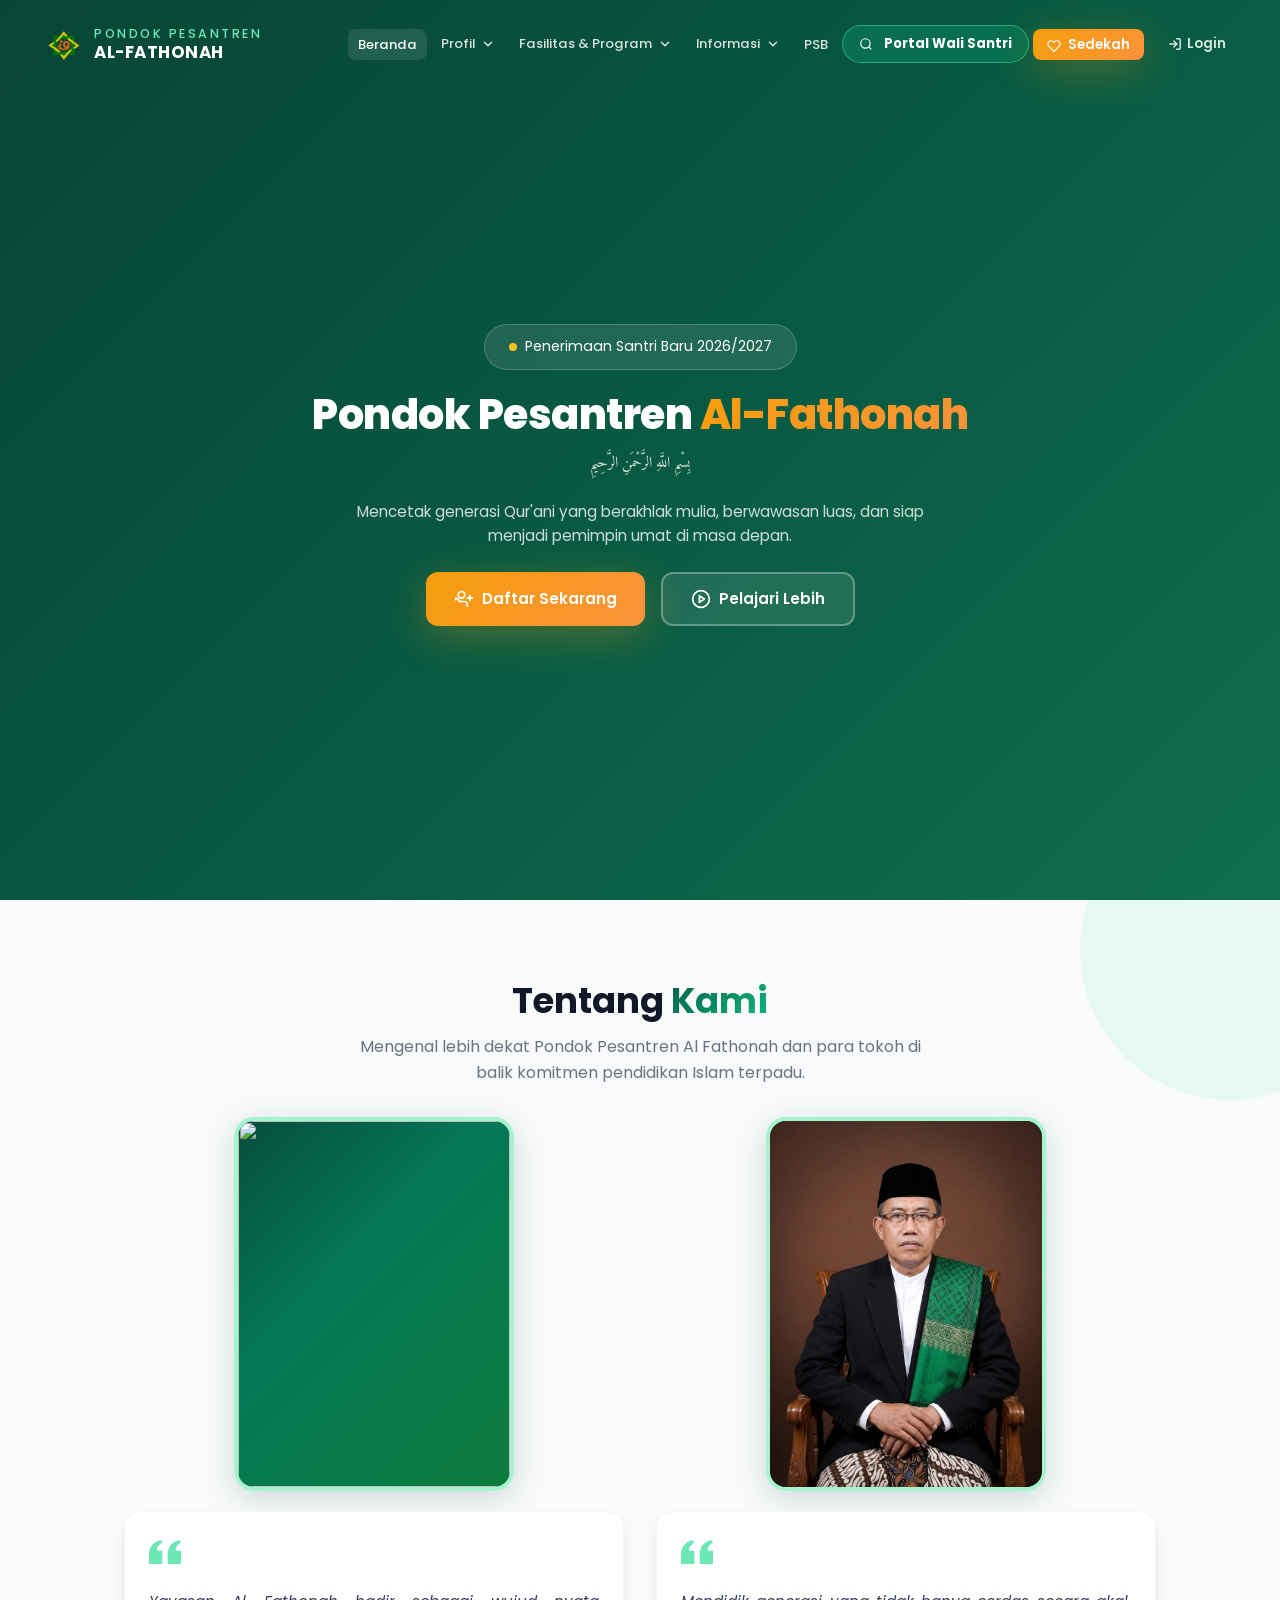
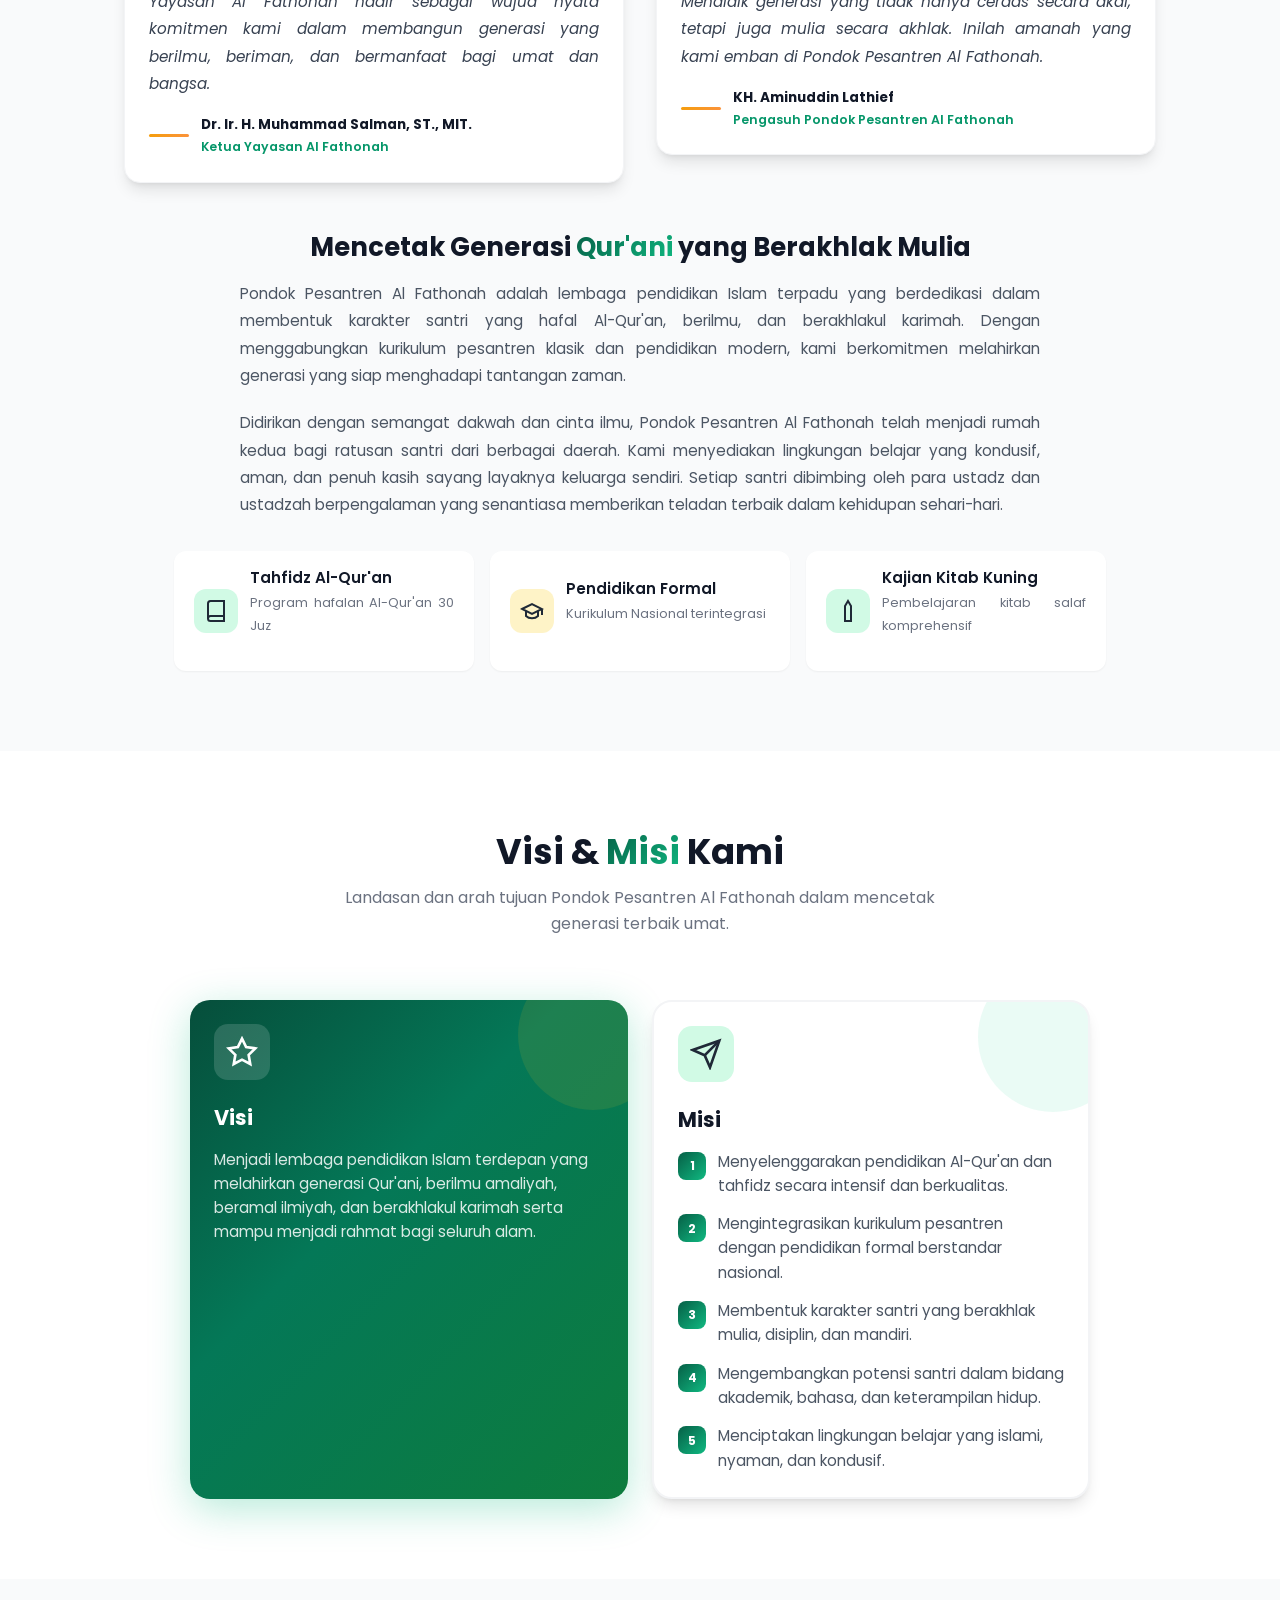
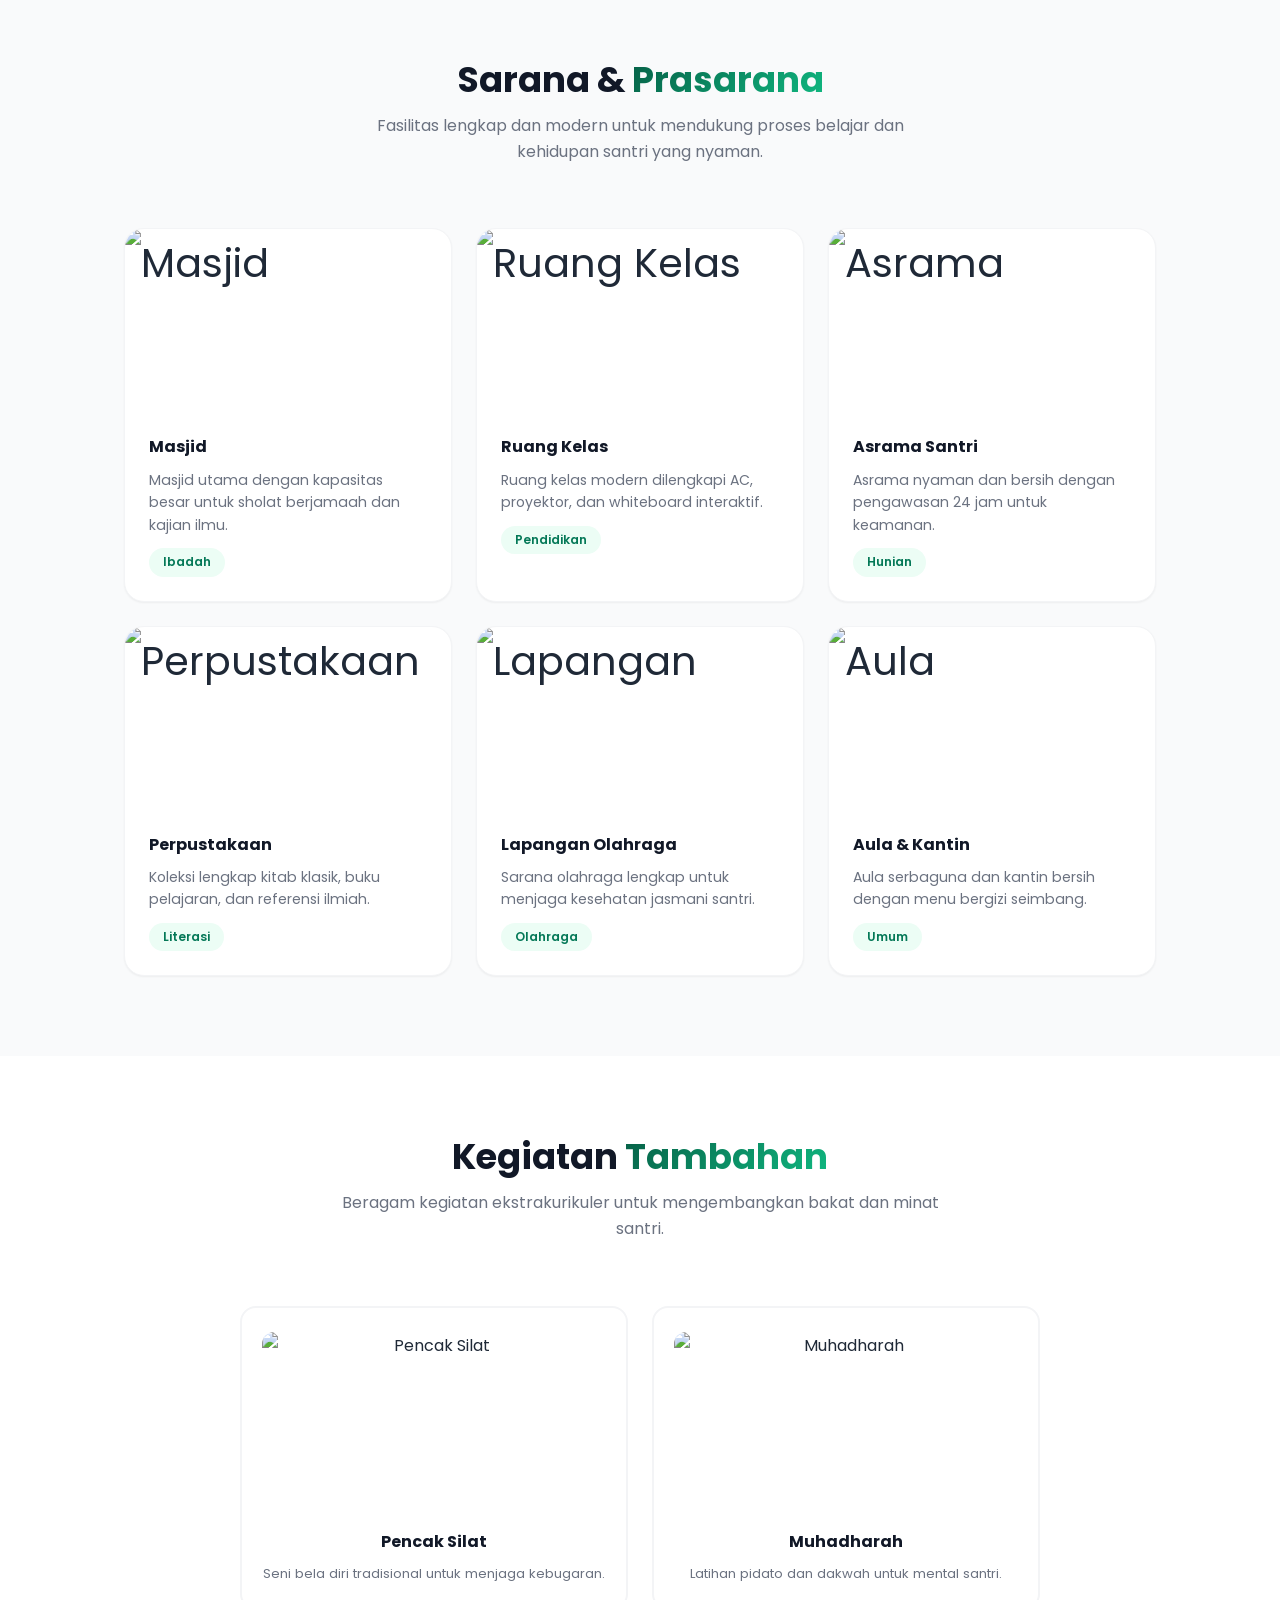
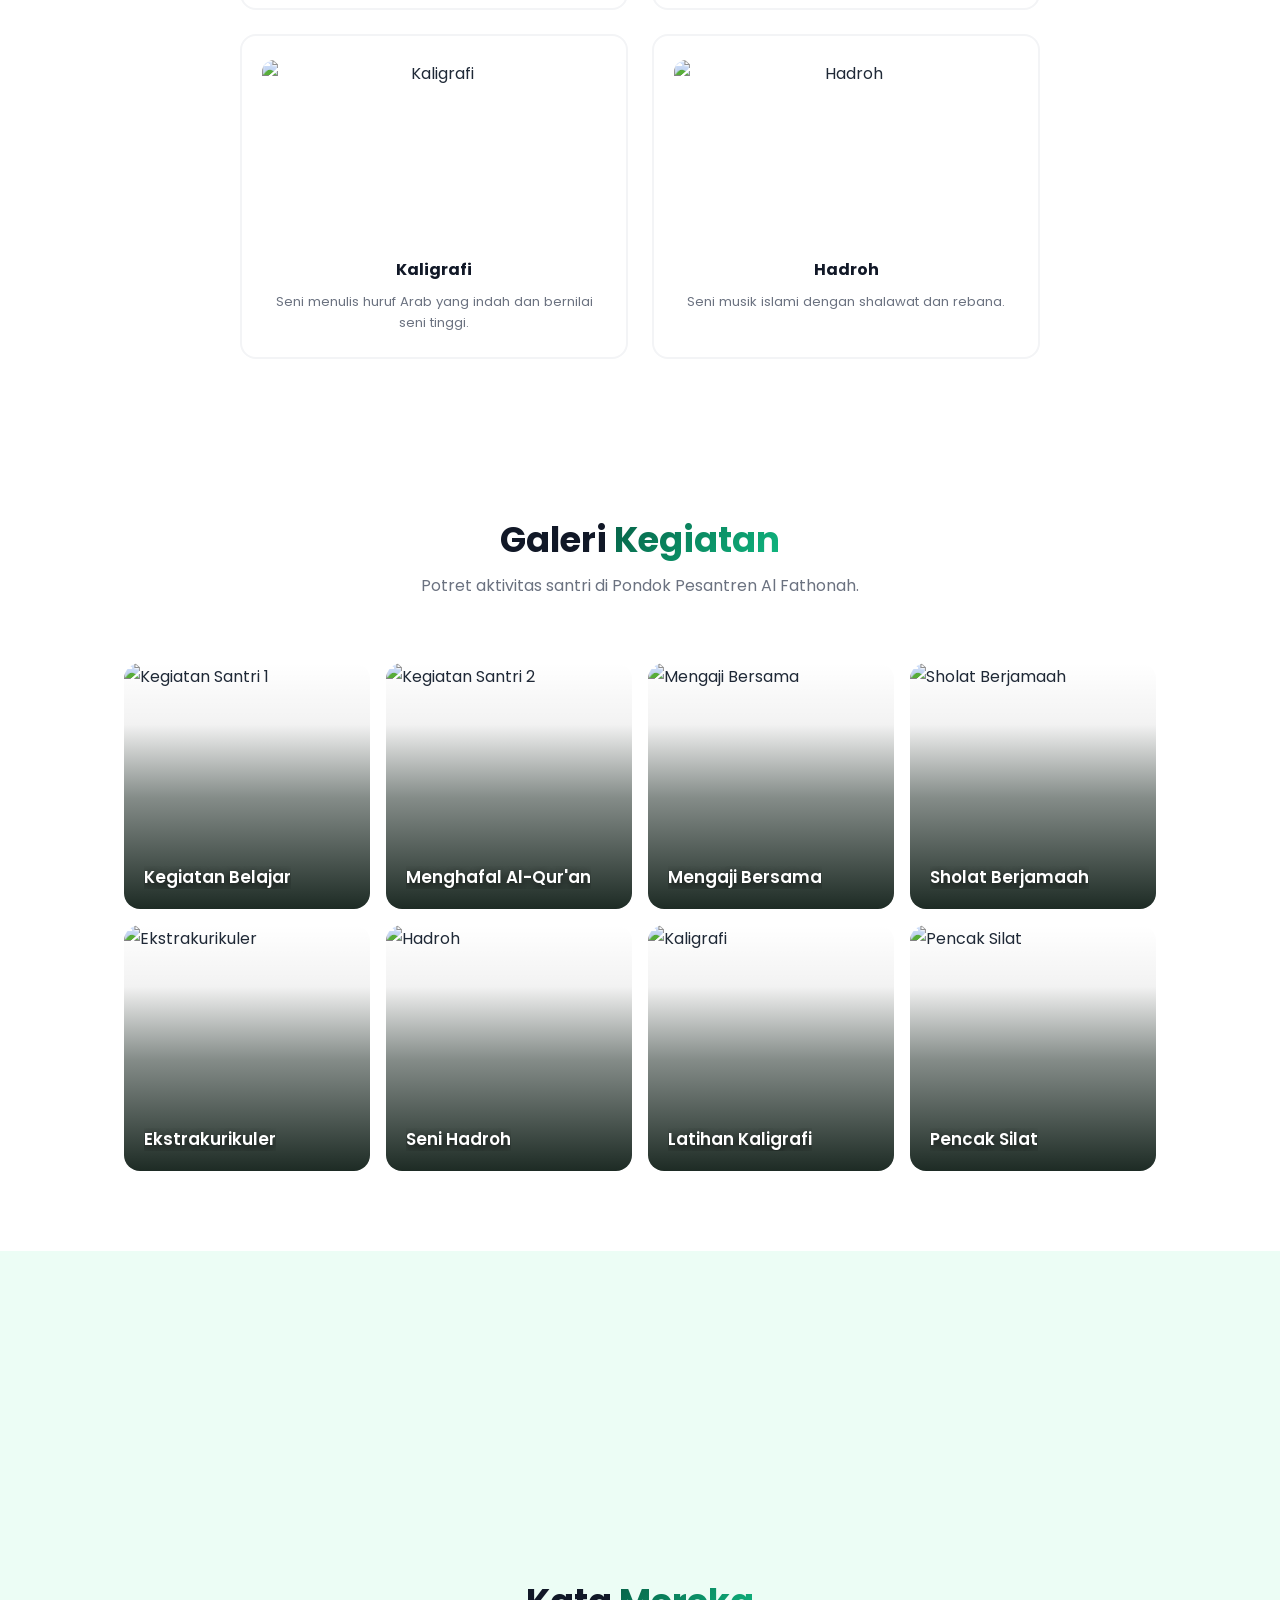
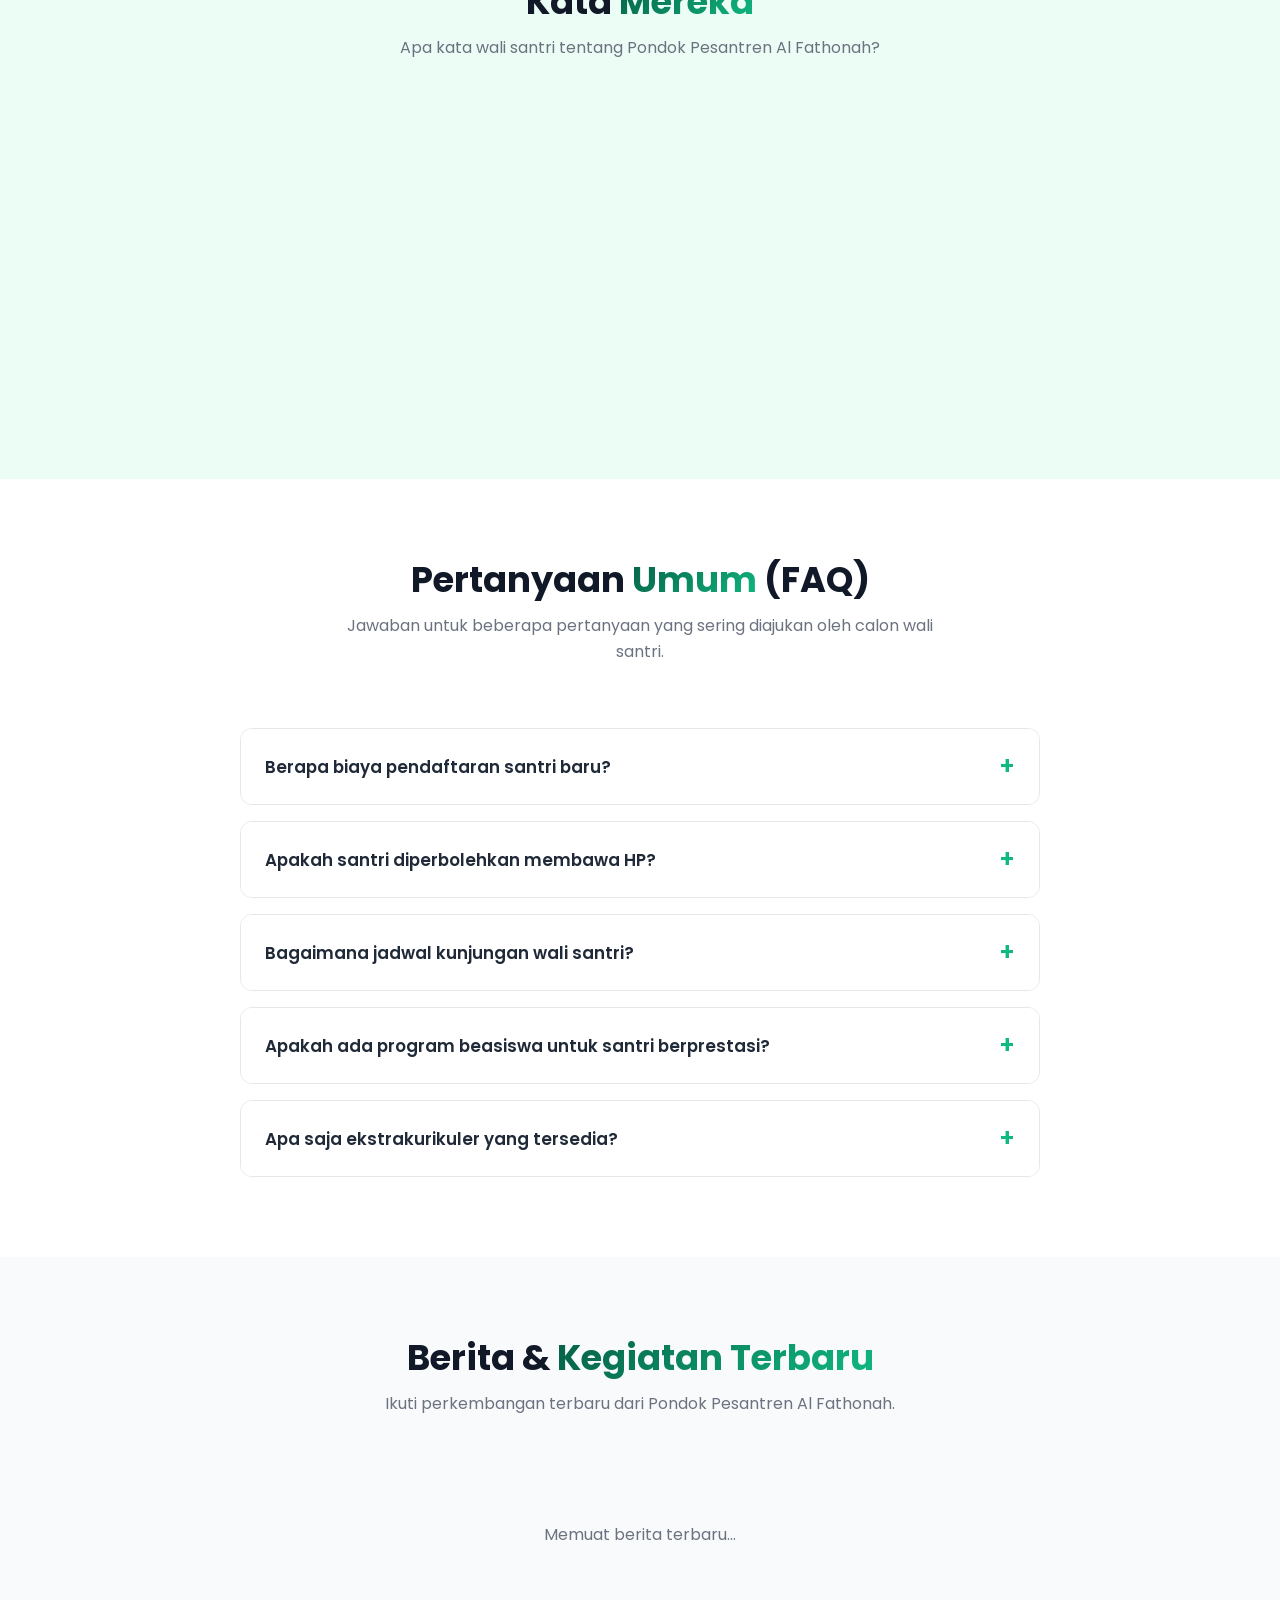
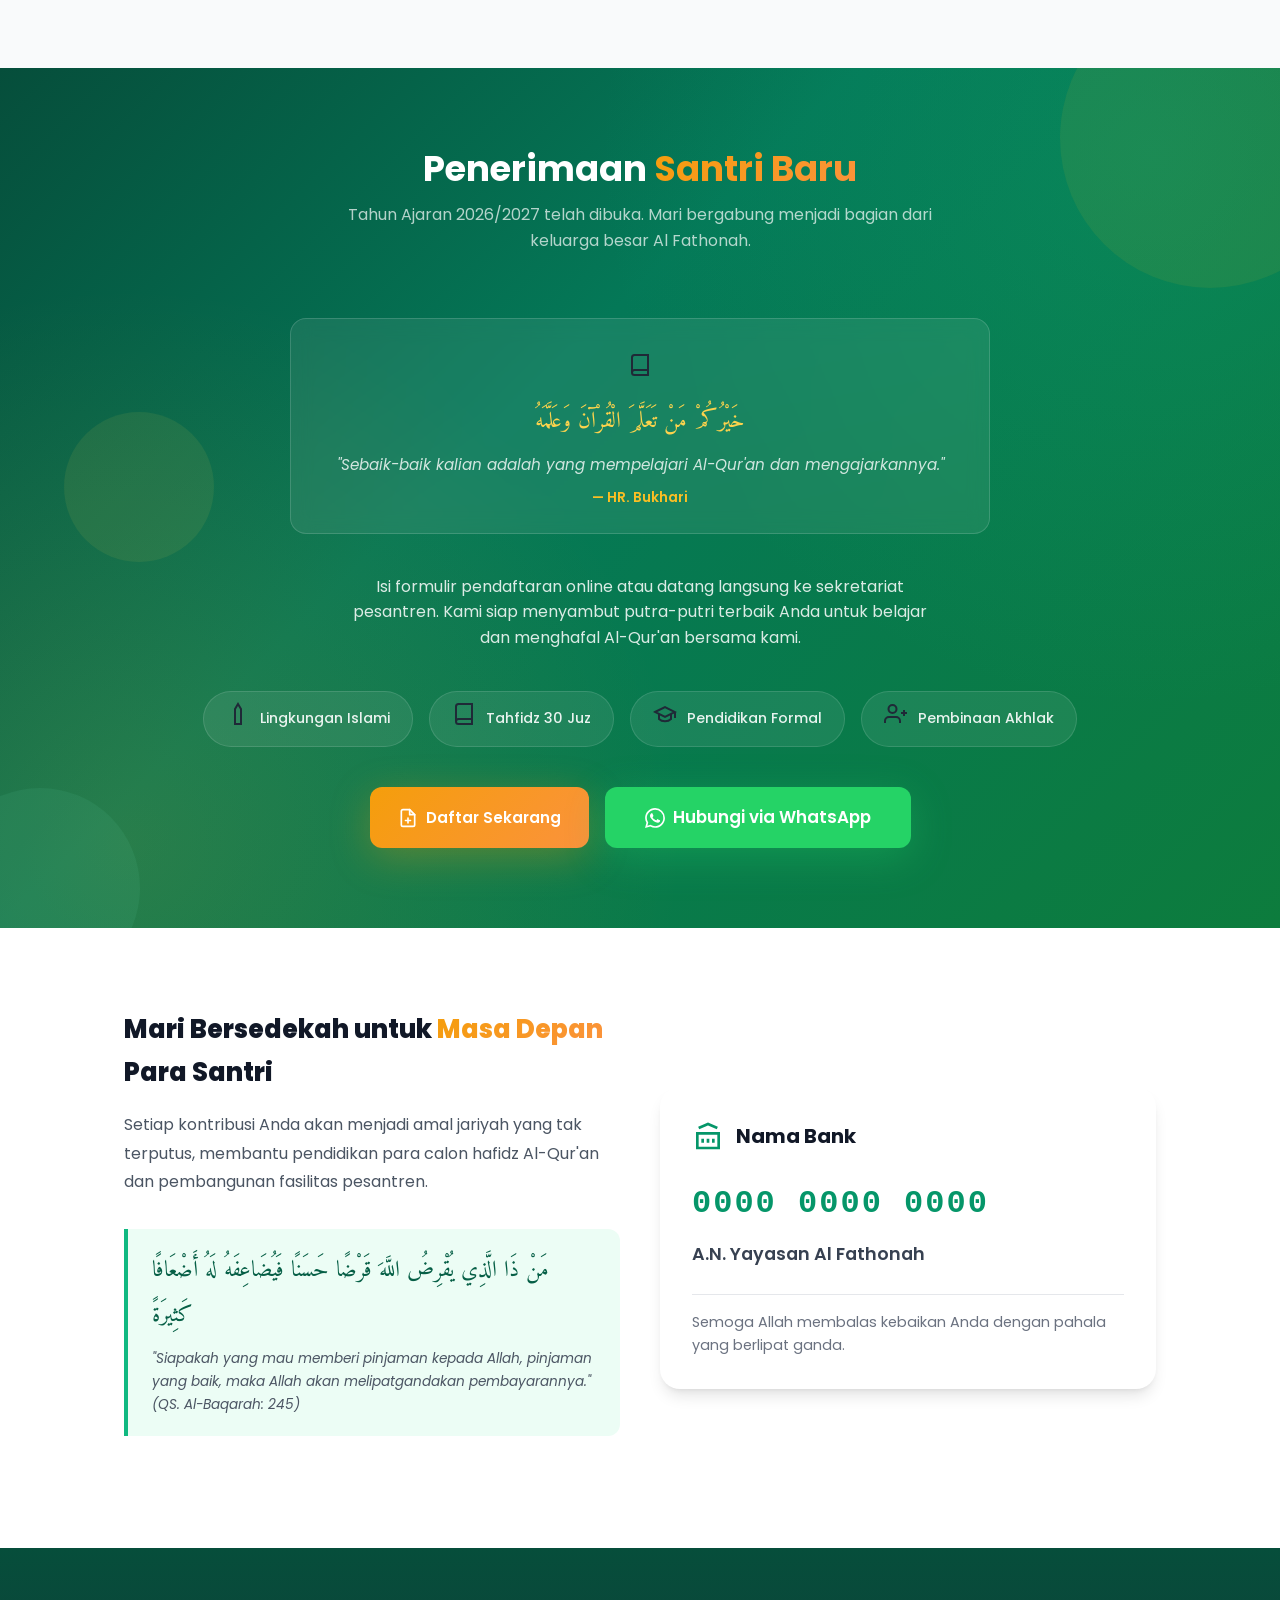
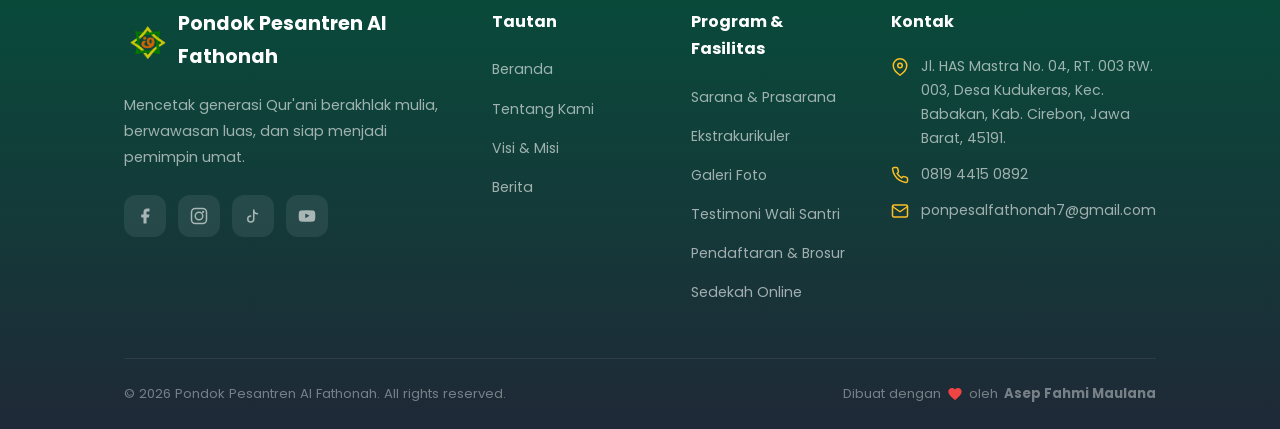
==== commit 780ac810: "Update index.html" ====
--- a/index.html
+++ b/index.html
@@ -15,9 +15,16 @@
   <meta name="apple-mobile-web-app-capable" content="yes">
   <meta name="apple-mobile-web-app-status-bar-style" content="black-translucent">
   <script>
-    // Jika aplikasi dibuka sebagai PWA Android / standalone app, langsung arahkan ke login.html
-    // Kecuali jika ada parameter ?web=true (dari tombol "Kembali ke Halaman Web Profil")
-    if ((window.matchMedia('(display-mode: standalone)').matches || window.matchMedia('(display-mode: fullscreen)').matches || window.navigator.standalone === true) && !window.location.search.includes('web=true')) {
+    // Jika aplikasi dibuka sebagai PWA Android / standalone app, arahkan ke login.html
+    // Kecuali jika user sengaja kembali ke halaman web profil (via tombol 'Kembali ke Web Profil')
+    const urlParams = new URLSearchParams(window.location.search);
+    if (urlParams.has('web')) {
+      sessionStorage.setItem('allowLanding', 'true');
+    }
+    const isPWA = window.matchMedia('(display-mode: standalone)').matches || 
+                  window.matchMedia('(display-mode: fullscreen)').matches || 
+                  window.navigator.standalone === true;
+    if (isPWA && sessionStorage.getItem('allowLanding') !== 'true') {
       window.location.replace('login.html');
     }
     // Daftarkan service worker
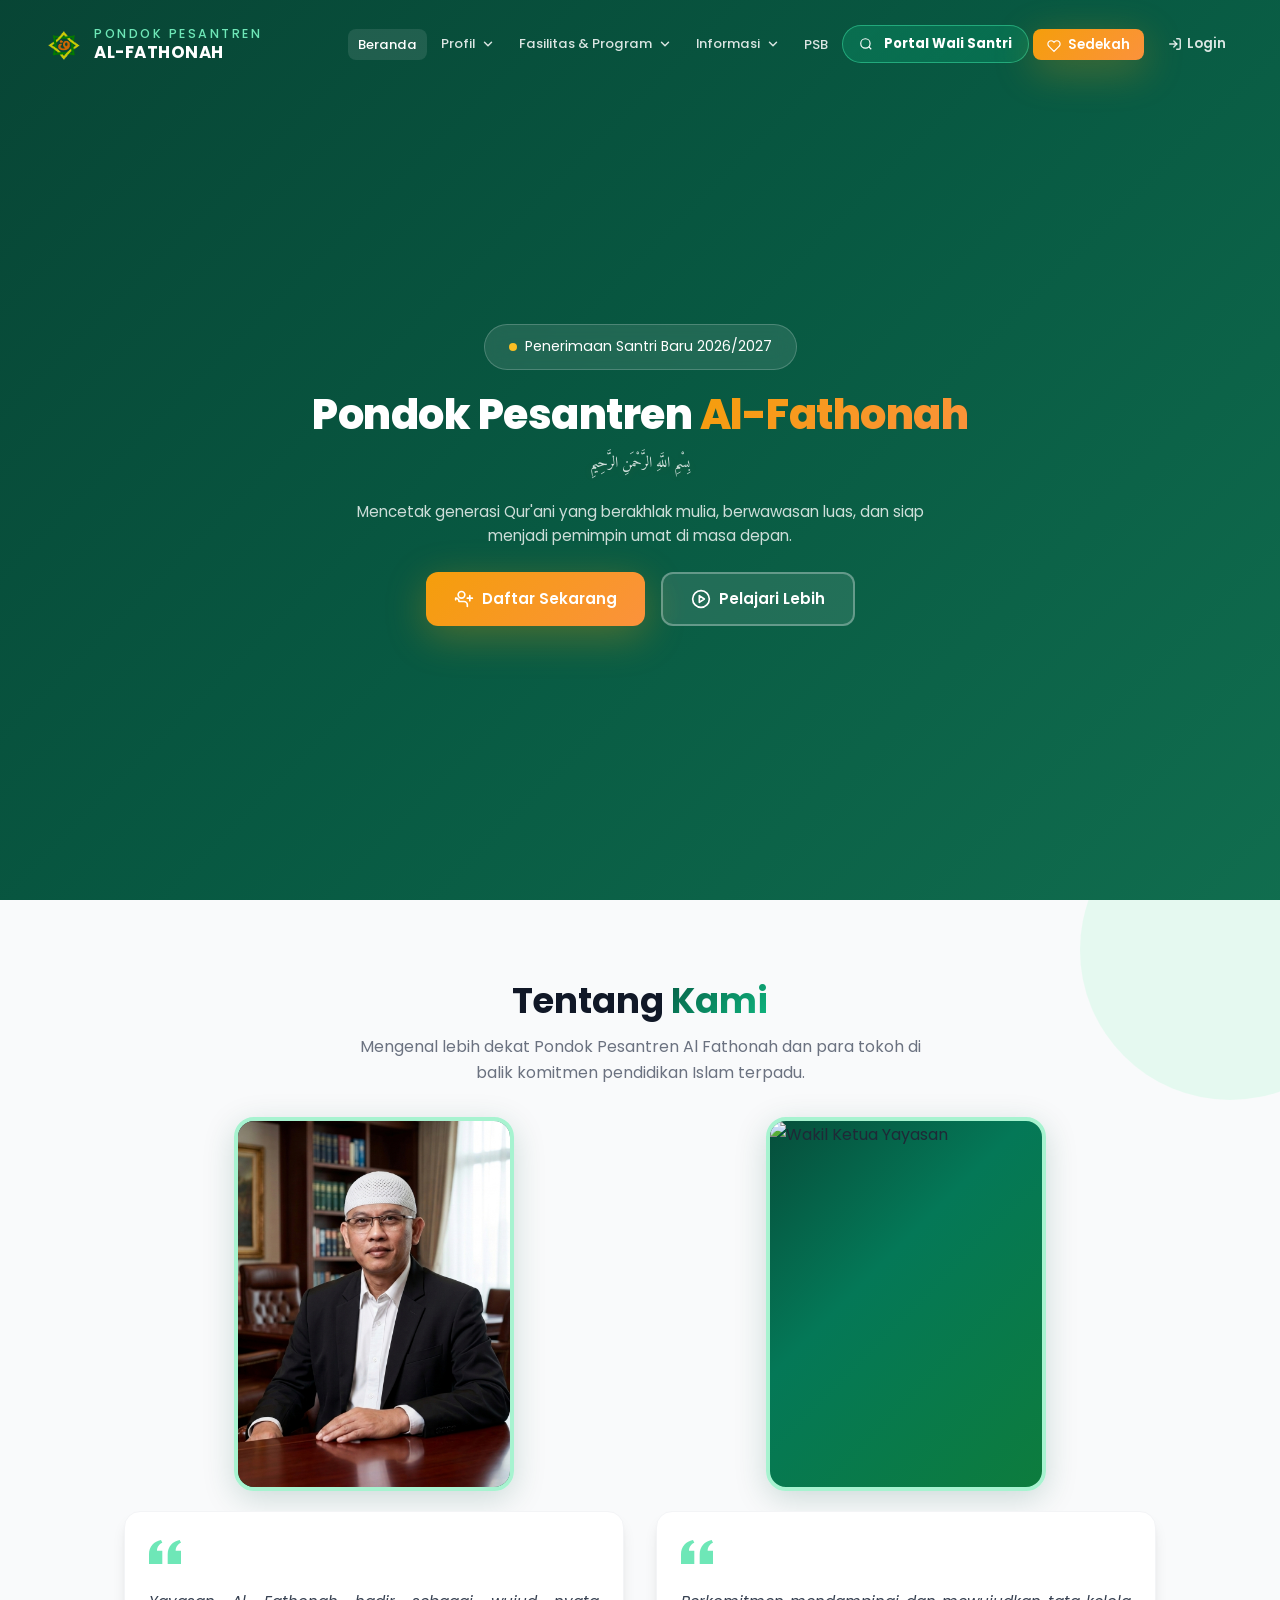
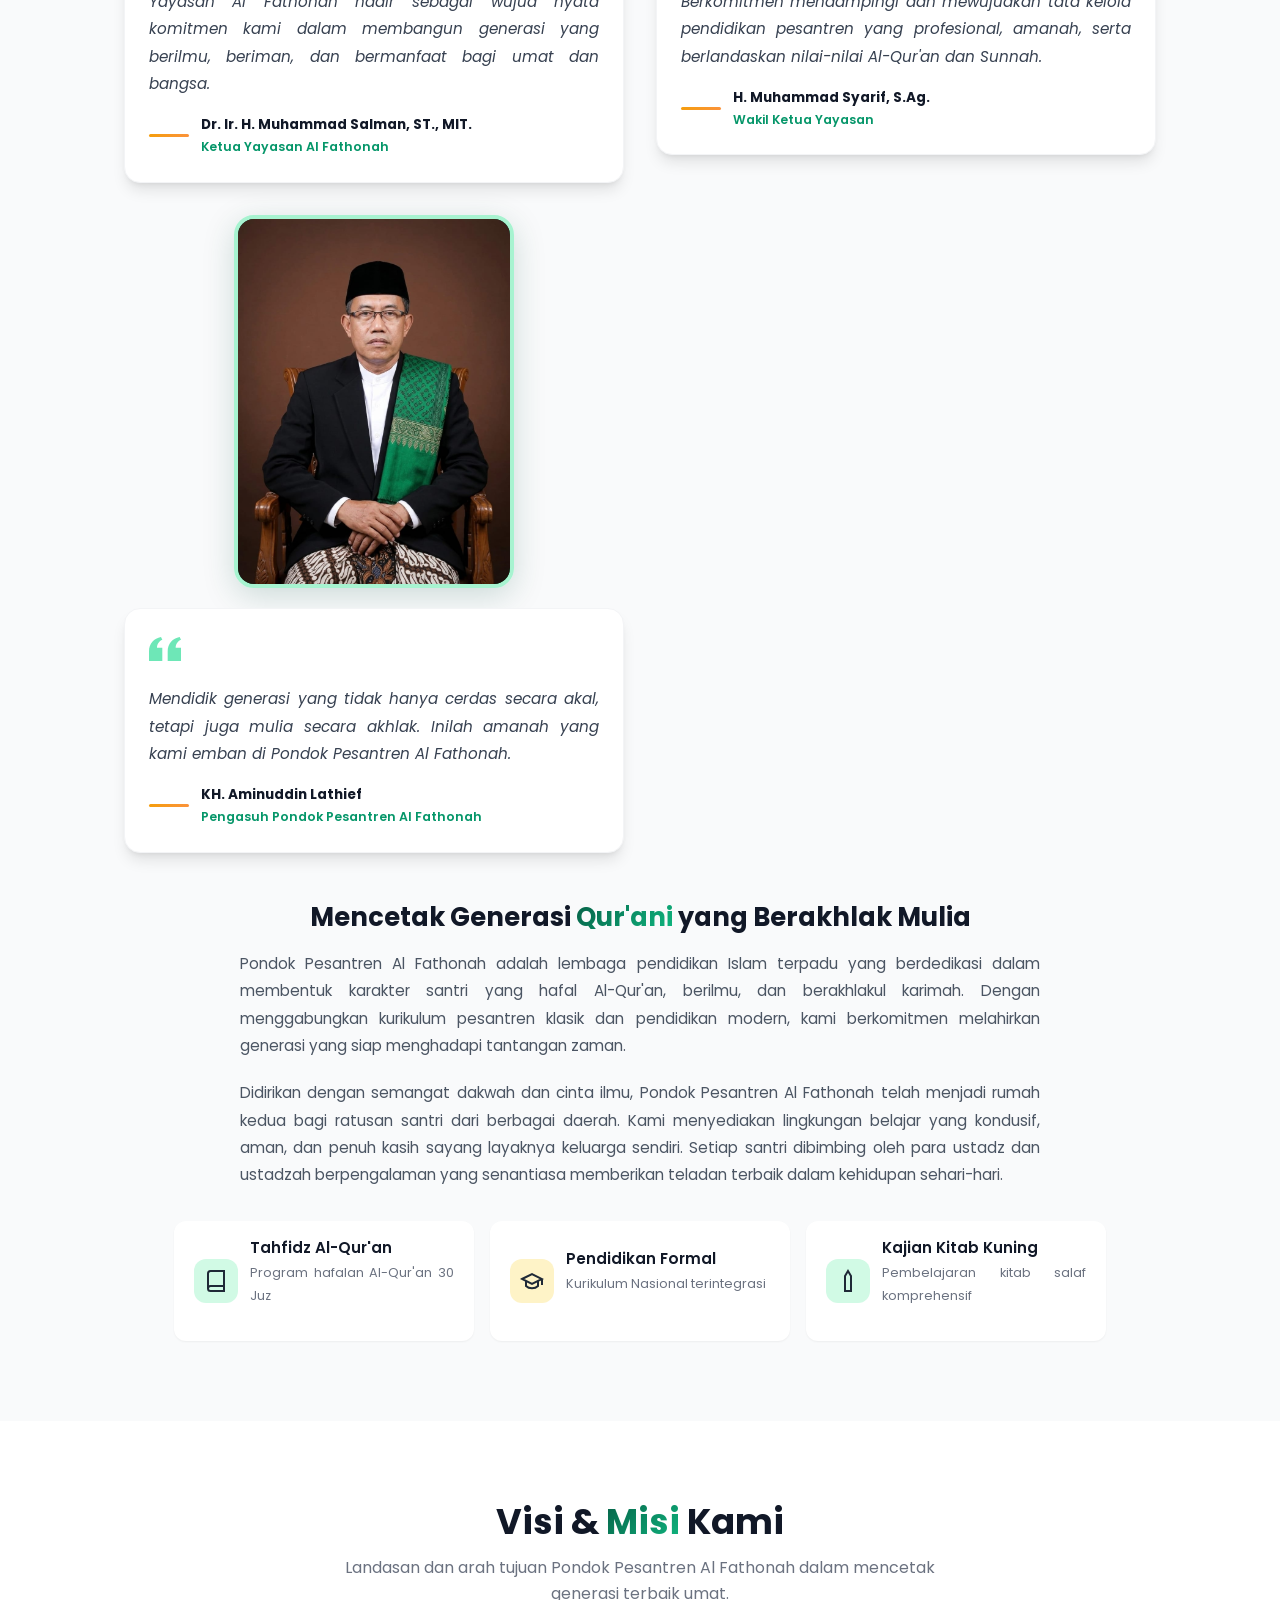
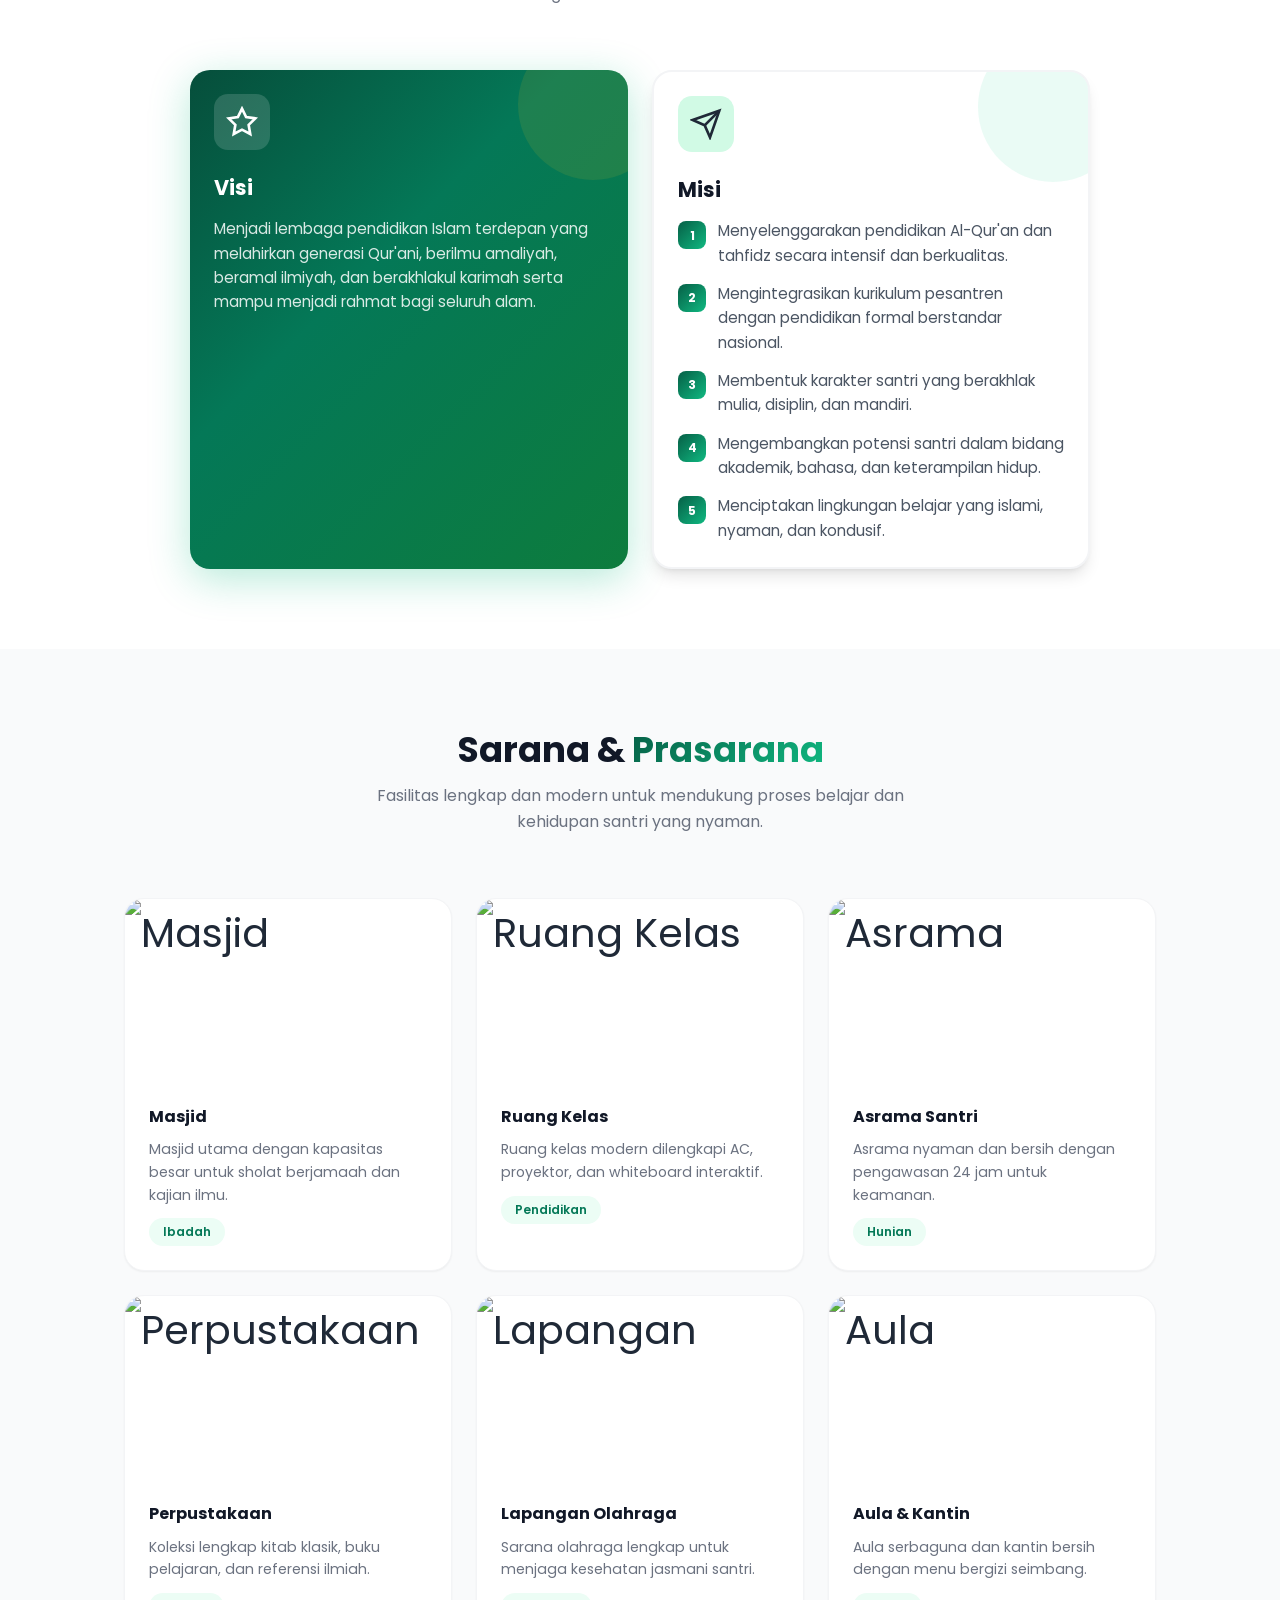
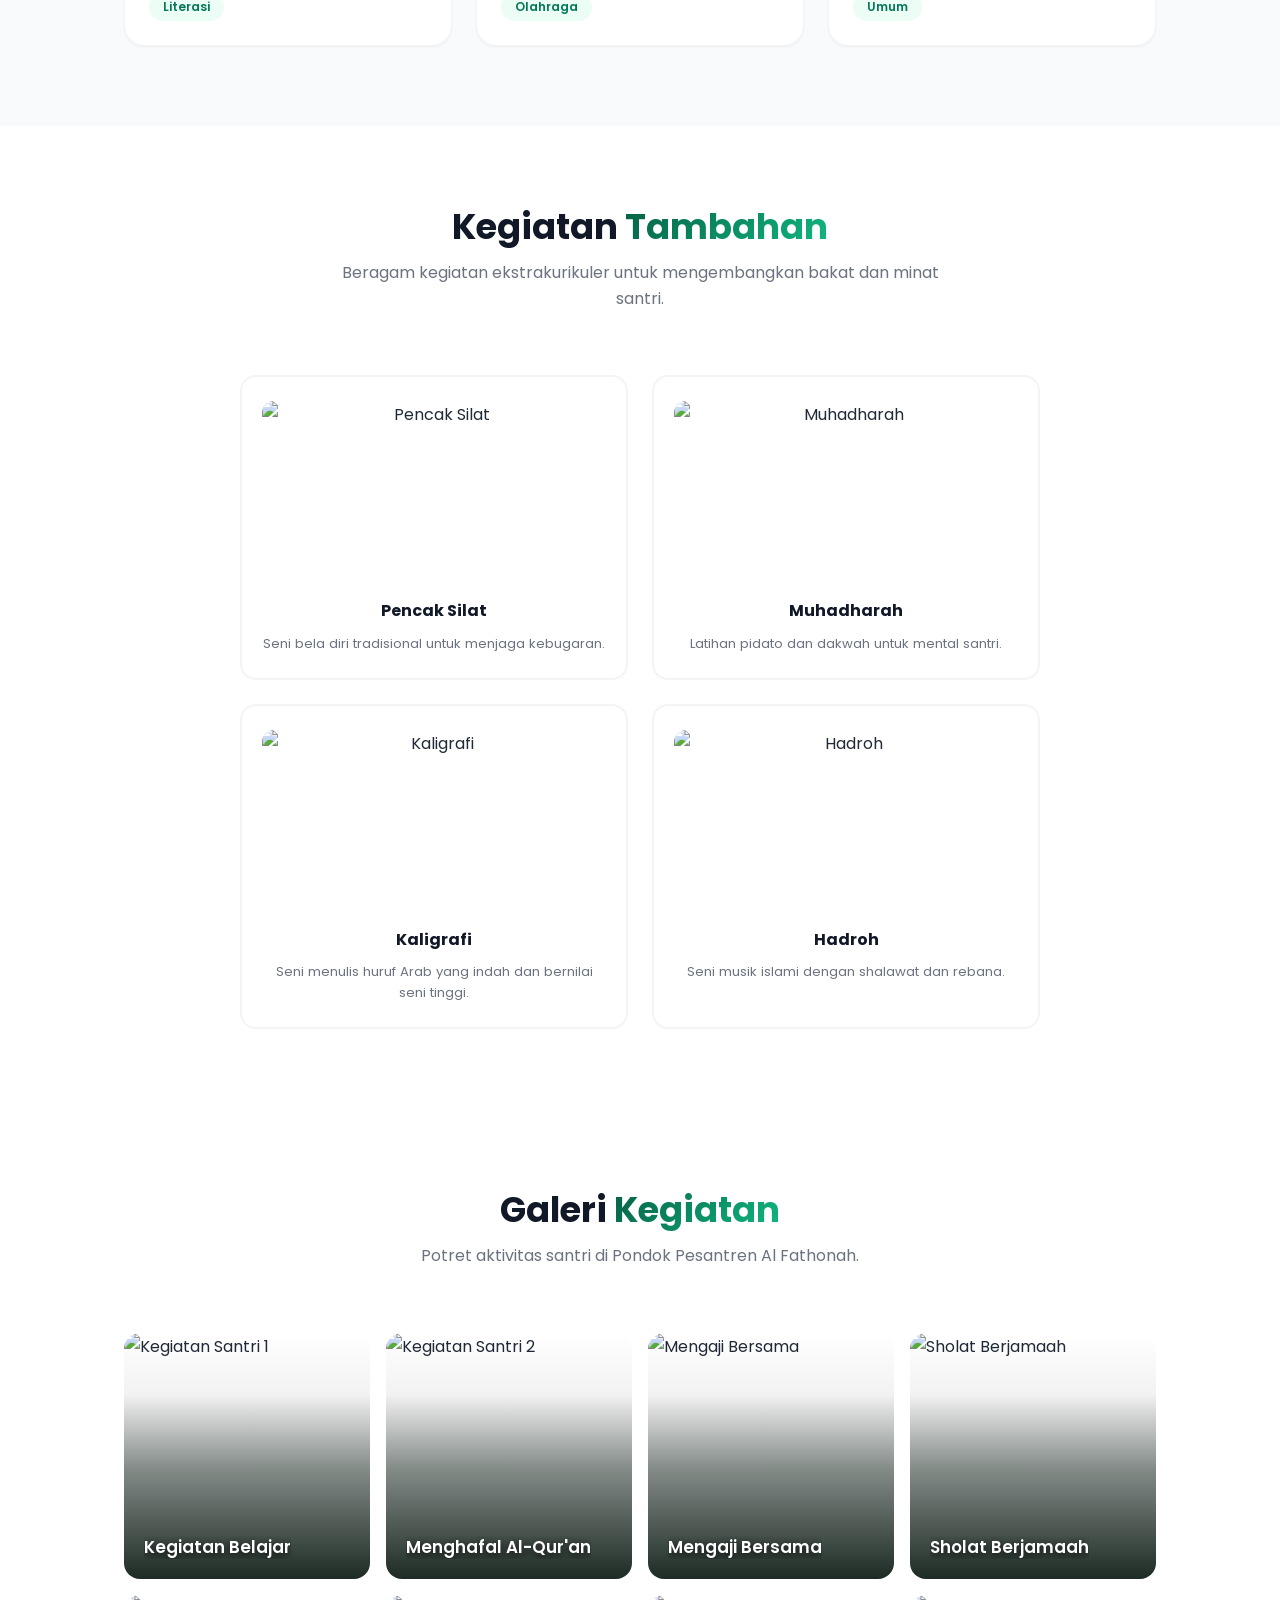
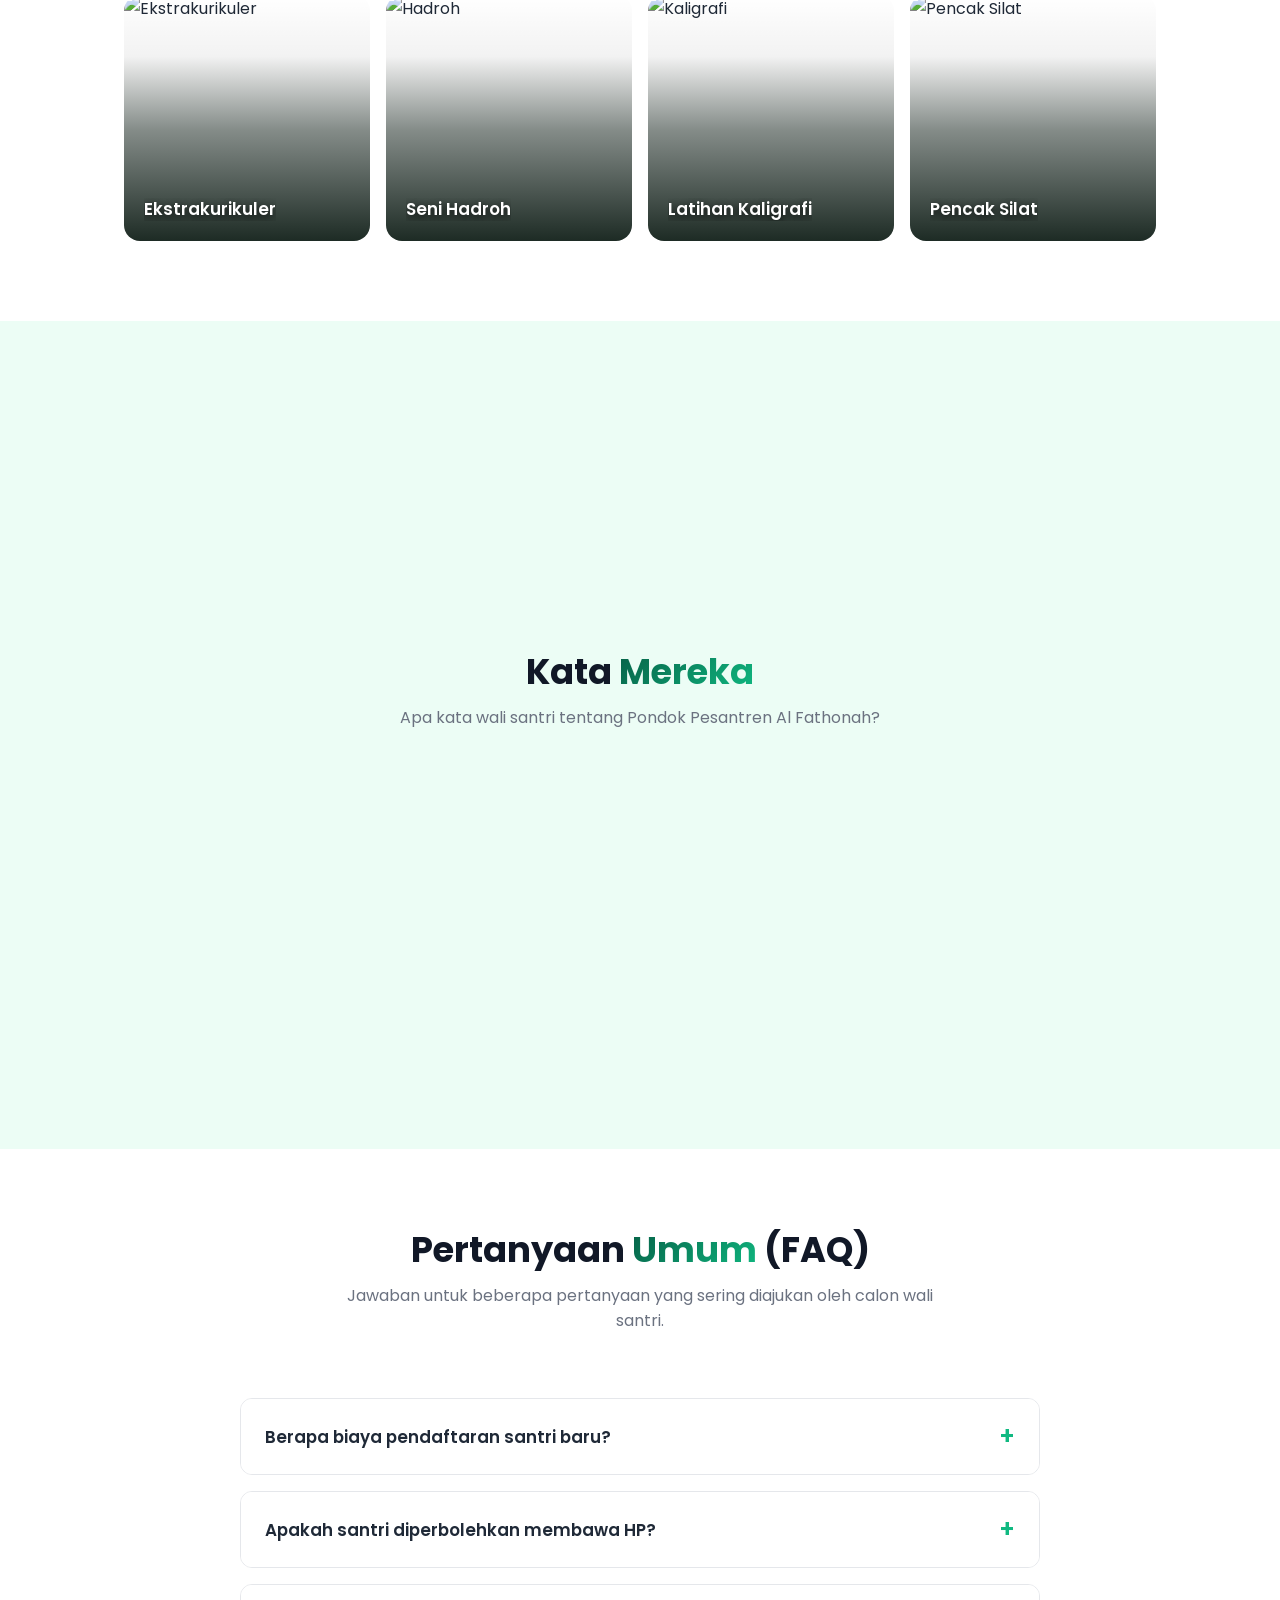
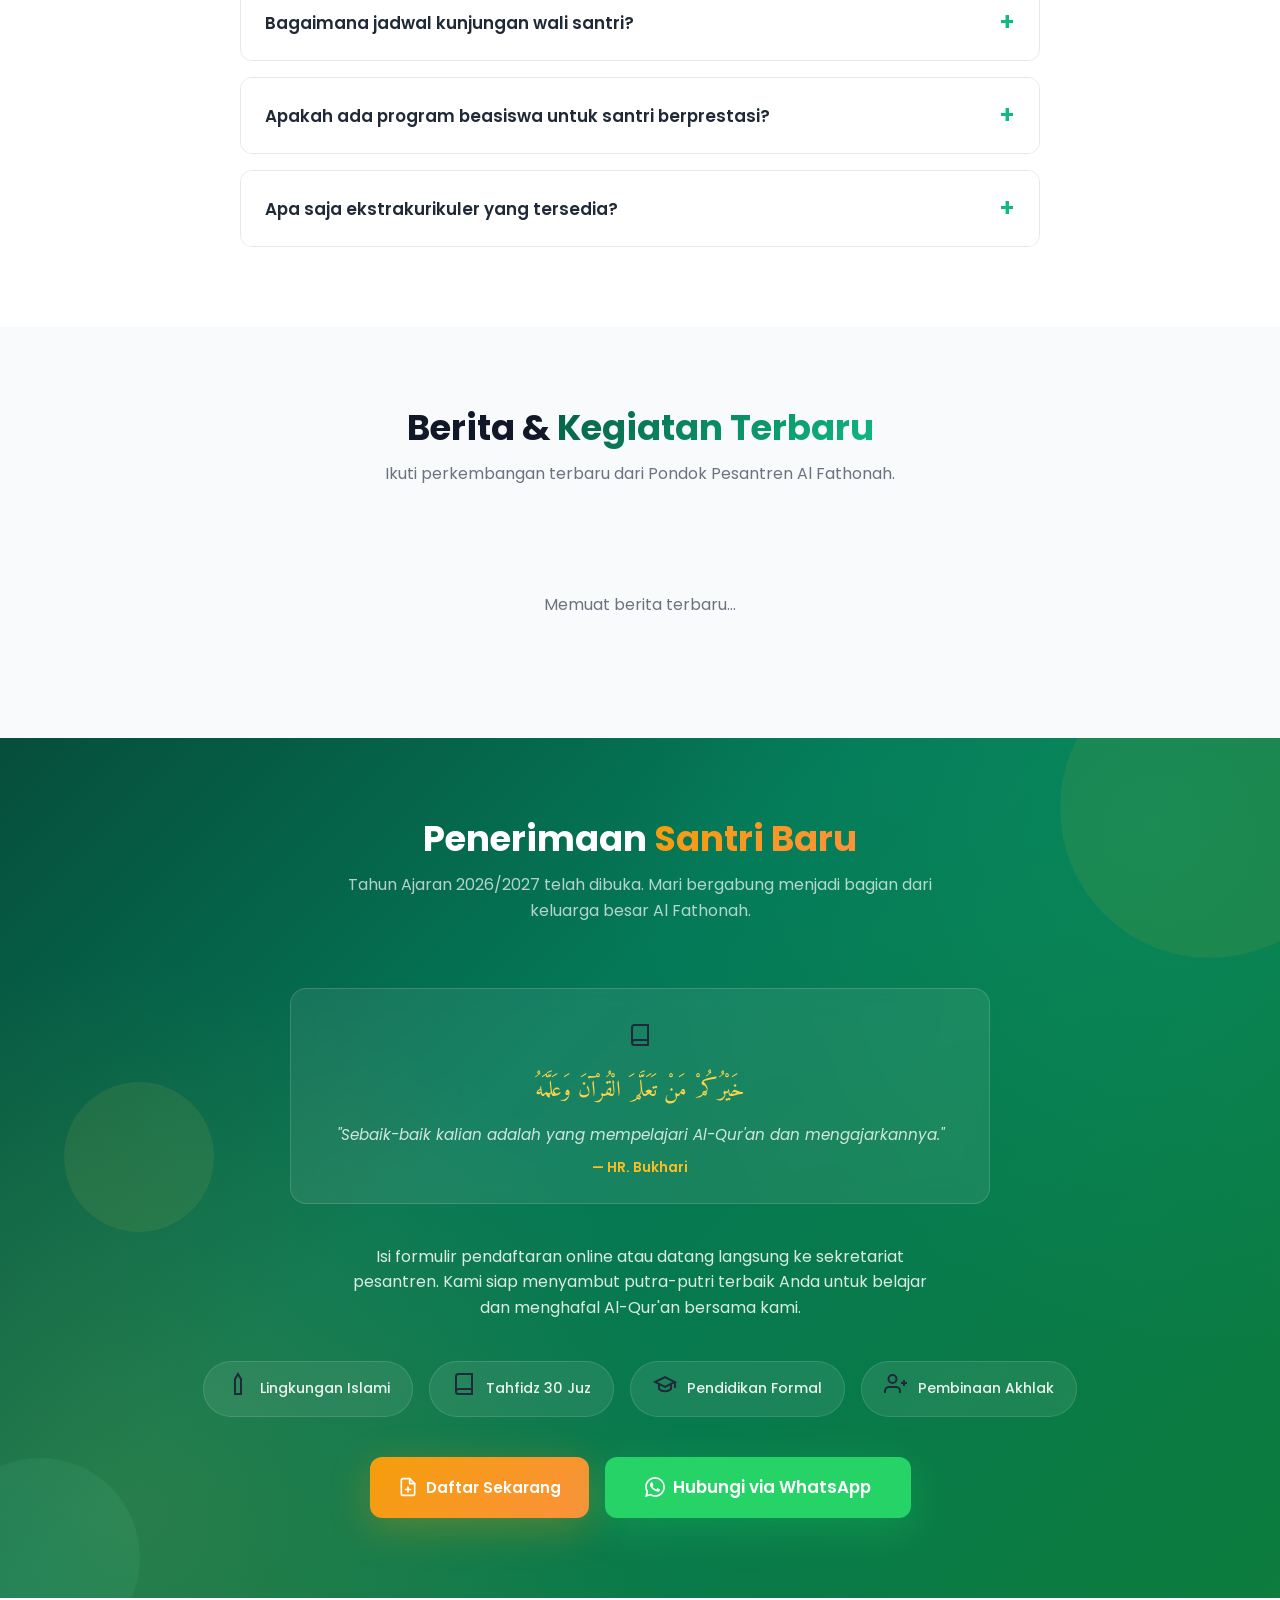
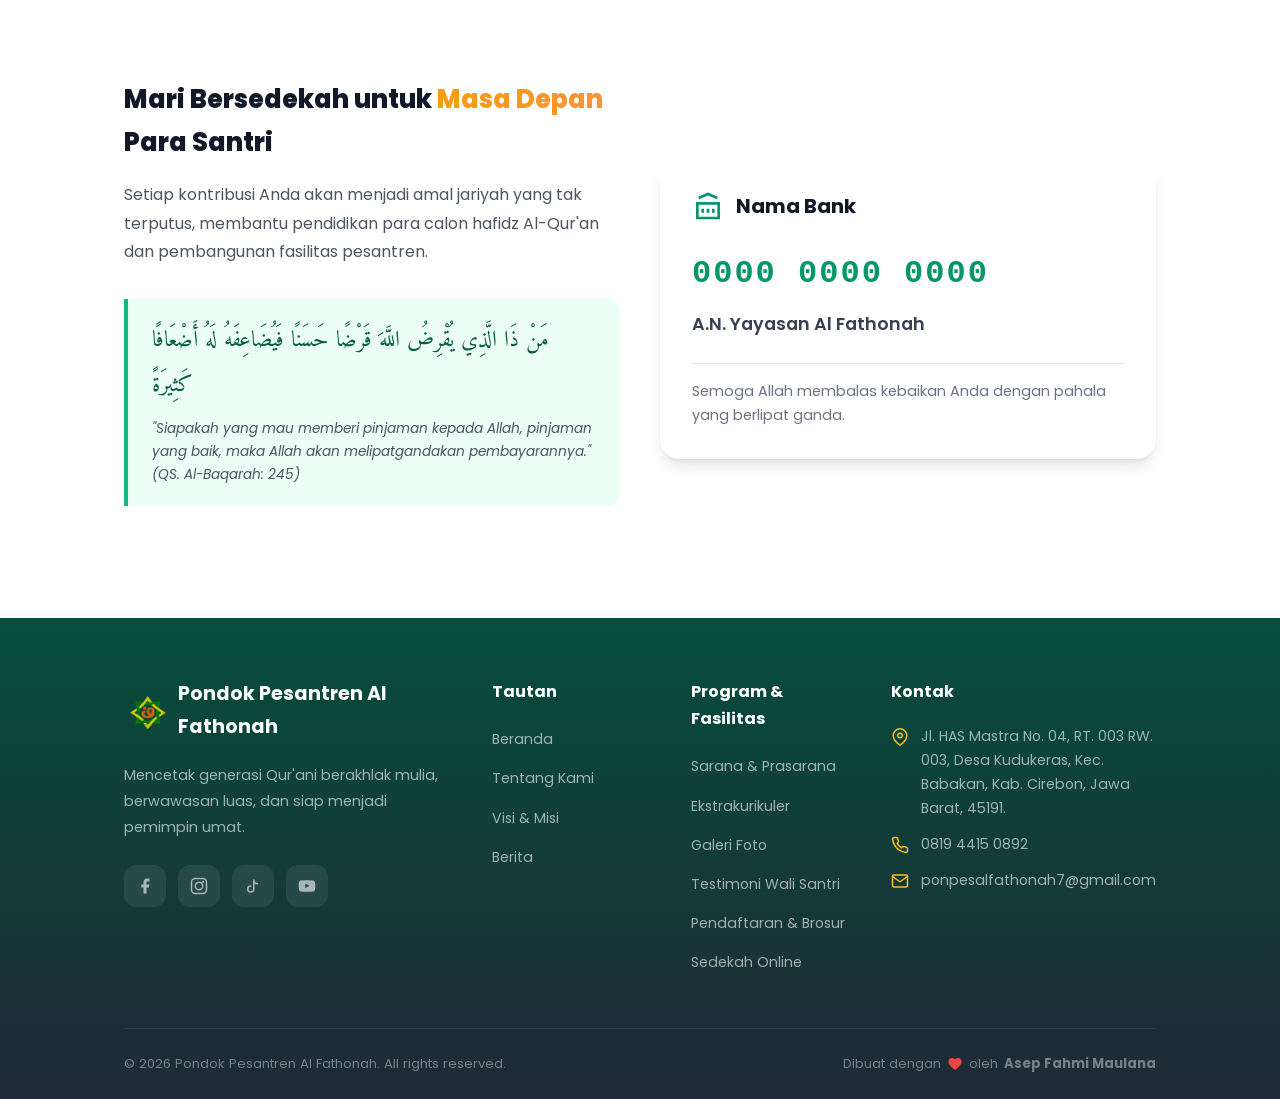
==== commit 5fba4caf: "Update index.html" ====
--- a/index.html
+++ b/index.html
@@ -152,12 +152,6 @@
           </div>
         </li>
         <li class="mobile-only">
-          <a href="#berita" class="nav-link">
-            <svg class="nav-link-icon" viewBox="0 0 24 24" fill="none" stroke="currentColor" stroke-width="2" stroke-linecap="round" stroke-linejoin="round"><path d="M14 2H6a2 2 0 0 0-2 2v16a2 2 0 0 0 2 2h12a2 2 0 0 0 2-2V8z"/><polyline points="14 2 14 8 20 8"/><line x1="16" y1="13" x2="8" y2="13"/><line x1="16" y1="17" x2="8" y2="17"/></svg>
-            Berita
-          </a>
-        </li>
-        <li class="mobile-only">
           <a href="javascript:void(0)" class="nav-link" onclick="openPortalSearchModal(); closeMenu();">
             <svg class="nav-link-icon" viewBox="0 0 24 24" fill="none" stroke="currentColor" stroke-width="2" stroke-linecap="round" stroke-linejoin="round"><circle cx="11" cy="11" r="8"/><line x1="21" y1="21" x2="16.65" y2="16.65"/></svg>
             Portal Wali Santri
@@ -249,12 +243,12 @@
         <p class="section-subtitle">Mengenal lebih dekat Pondok Pesantren Al Fathonah dan para tokoh di balik komitmen pendidikan Islam terpadu.</p>
       </div>
 
-      <!-- Baris Atas: 2 Tokoh Sambutan -->
+      <!-- Baris Atas: 3 Tokoh Sambutan (Ketua Yayasan, Wakil Ketua, Pengasuh) -->
       <div class="about-tokoh-grid reveal">
-        <!-- Ketua Yayasan -->
+        <!-- 1. Ketua Yayasan -->
         <div class="tokoh-card">
           <div class="tokoh-photo-frame">
-            <img src="img/ketua-yayasan-duduk.png" alt="" class="tokoh-photo" id="web_ketua_foto">
+            <img src="img/ketua-yayasan.jpeg" alt="Ketua Yayasan" class="tokoh-photo" id="web_ketua_foto">
           </div>
           <div class="tokoh-sambutan">
             <div class="sambutan-quote">
@@ -273,7 +267,29 @@
           </div>
         </div>
 
-        <!-- Pengasuh Ponpes -->
+        <!-- 2. Wakil Ketua Yayasan -->
+        <div class="tokoh-card">
+          <div class="tokoh-photo-frame">
+            <img src="img/wakil_ketua.jpeg" alt="Wakil Ketua Yayasan" class="tokoh-photo" id="web_wakil_ketua_foto">
+          </div>
+          <div class="tokoh-sambutan">
+            <div class="sambutan-quote">
+              <svg class="quote-icon" viewBox="0 0 24 24" fill="currentColor" width="24" height="24">
+                <path d="M14.017 21v-7.391c0-5.704 3.731-9.57 8.983-10.609l.995 2.151c-2.432.917-3.995 3.638-3.995 5.849h4v10h-9.983zm-14.017 0v-7.391c0-5.704 3.748-9.57 9-10.609l.996 2.151c-2.433.917-3.996 3.638-3.996 5.849h3.983v10h-9.983z" />
+              </svg>
+              <p class="sambutan-text" id="web_wakil_ketua_sambutan">Berkomitmen mendampingi dan mewujudkan tata kelola pendidikan pesantren yang profesional, amanah, serta berlandaskan nilai-nilai Al-Qur'an dan Sunnah.</p>
+              <div class="sambutan-author">
+                <div class="sambutan-line"></div>
+                <div>
+                  <p class="sambutan-name" id="web_wakil_ketua_nama">H. Muhammad Syarif, S.Ag.</p>
+                  <p class="sambutan-title" id="web_wakil_ketua_jabatan">Wakil Ketua Yayasan</p>
+                </div>
+              </div>
+            </div>
+          </div>
+        </div>
+
+        <!-- 3. Pengasuh Ponpes -->
         <div class="tokoh-card">
           <div class="tokoh-photo-frame">
             <img src="img/pengasuh.jpeg" alt="KH. Aminuddin Lathief" class="tokoh-photo" id="web_pengasuh_foto">
